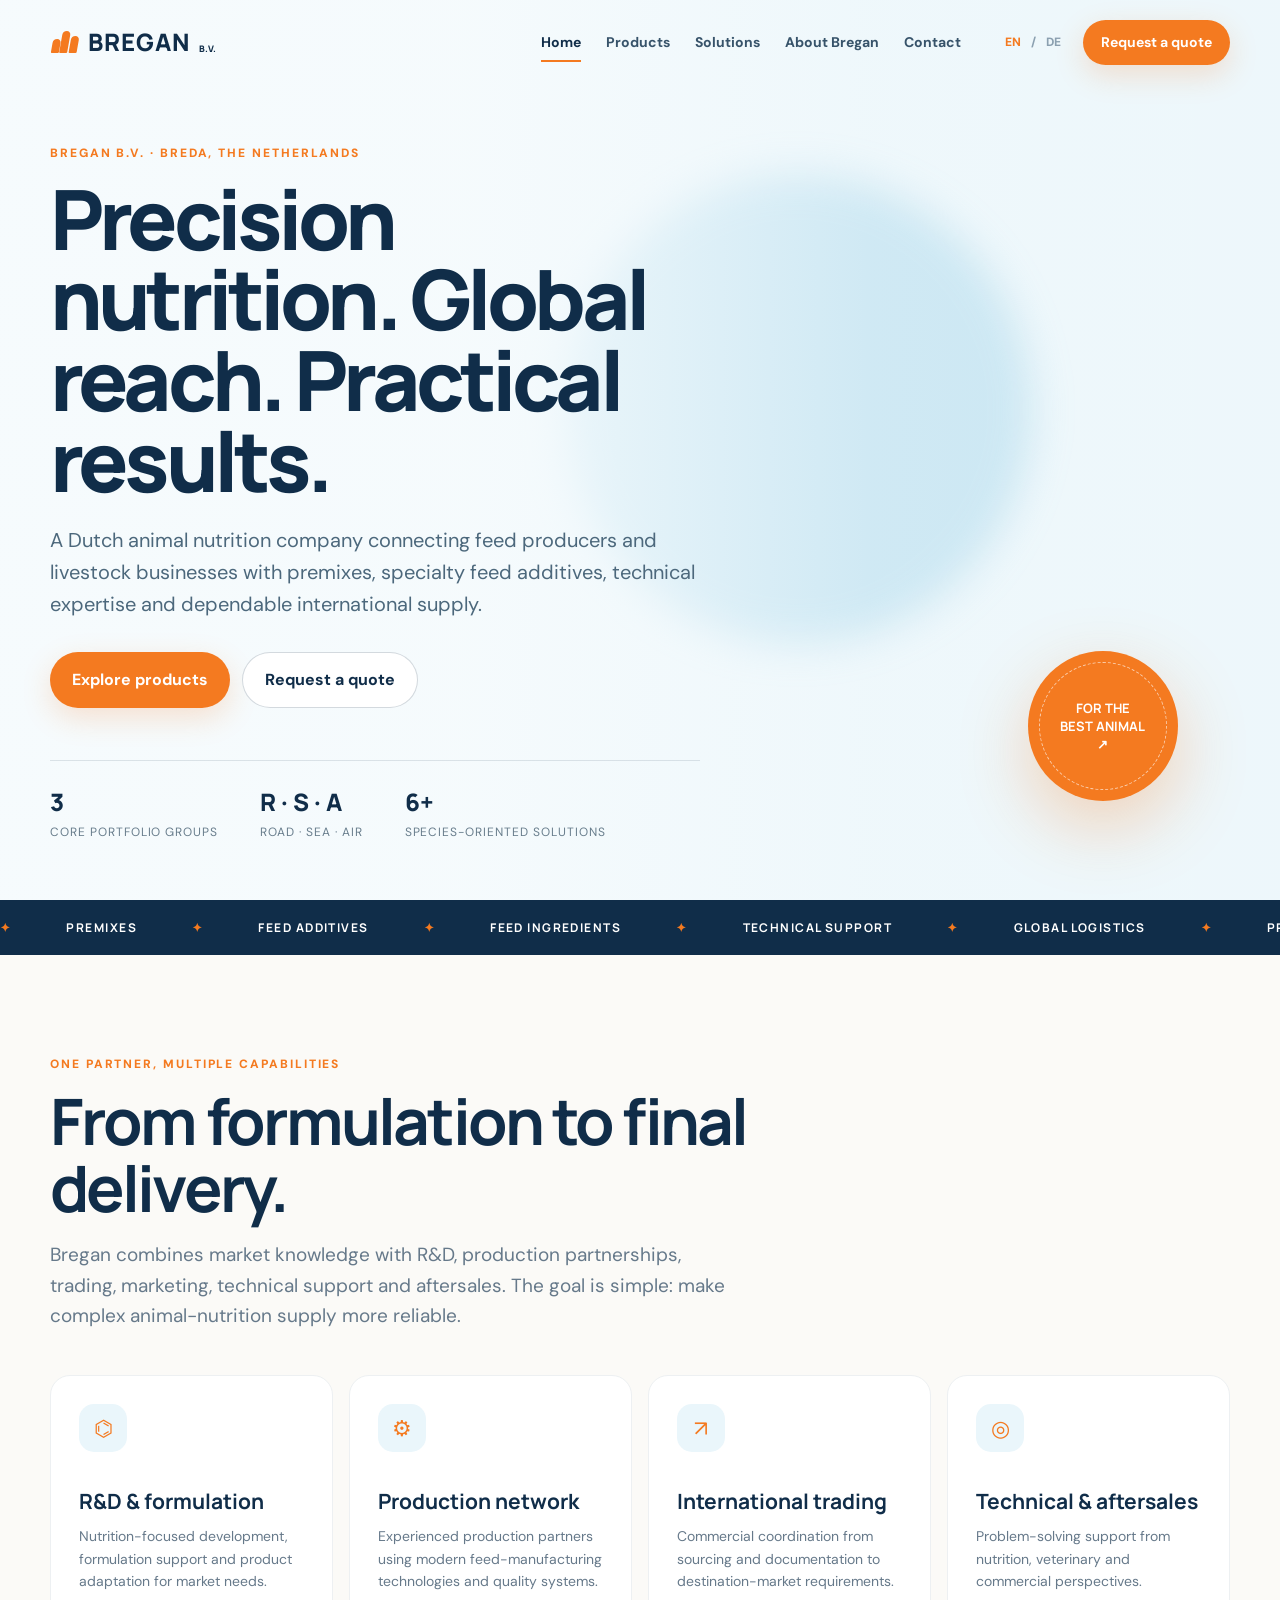
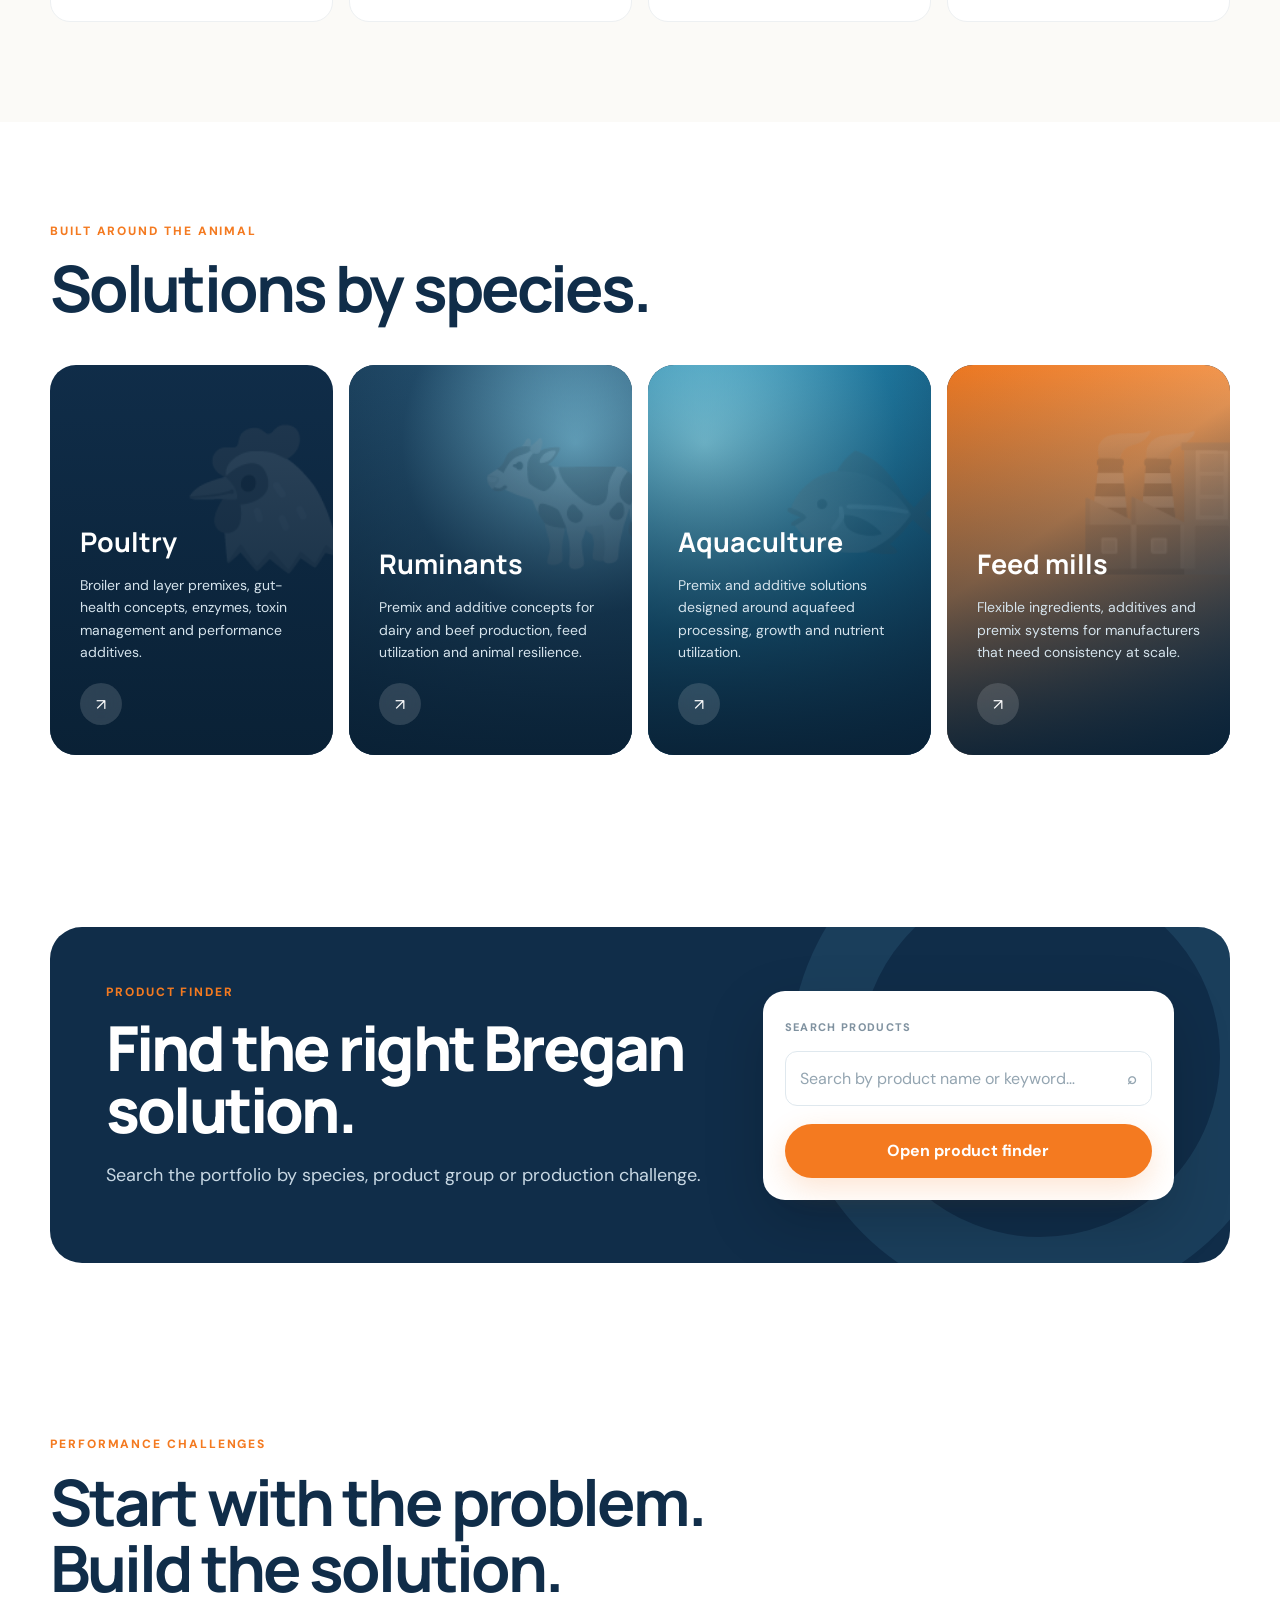
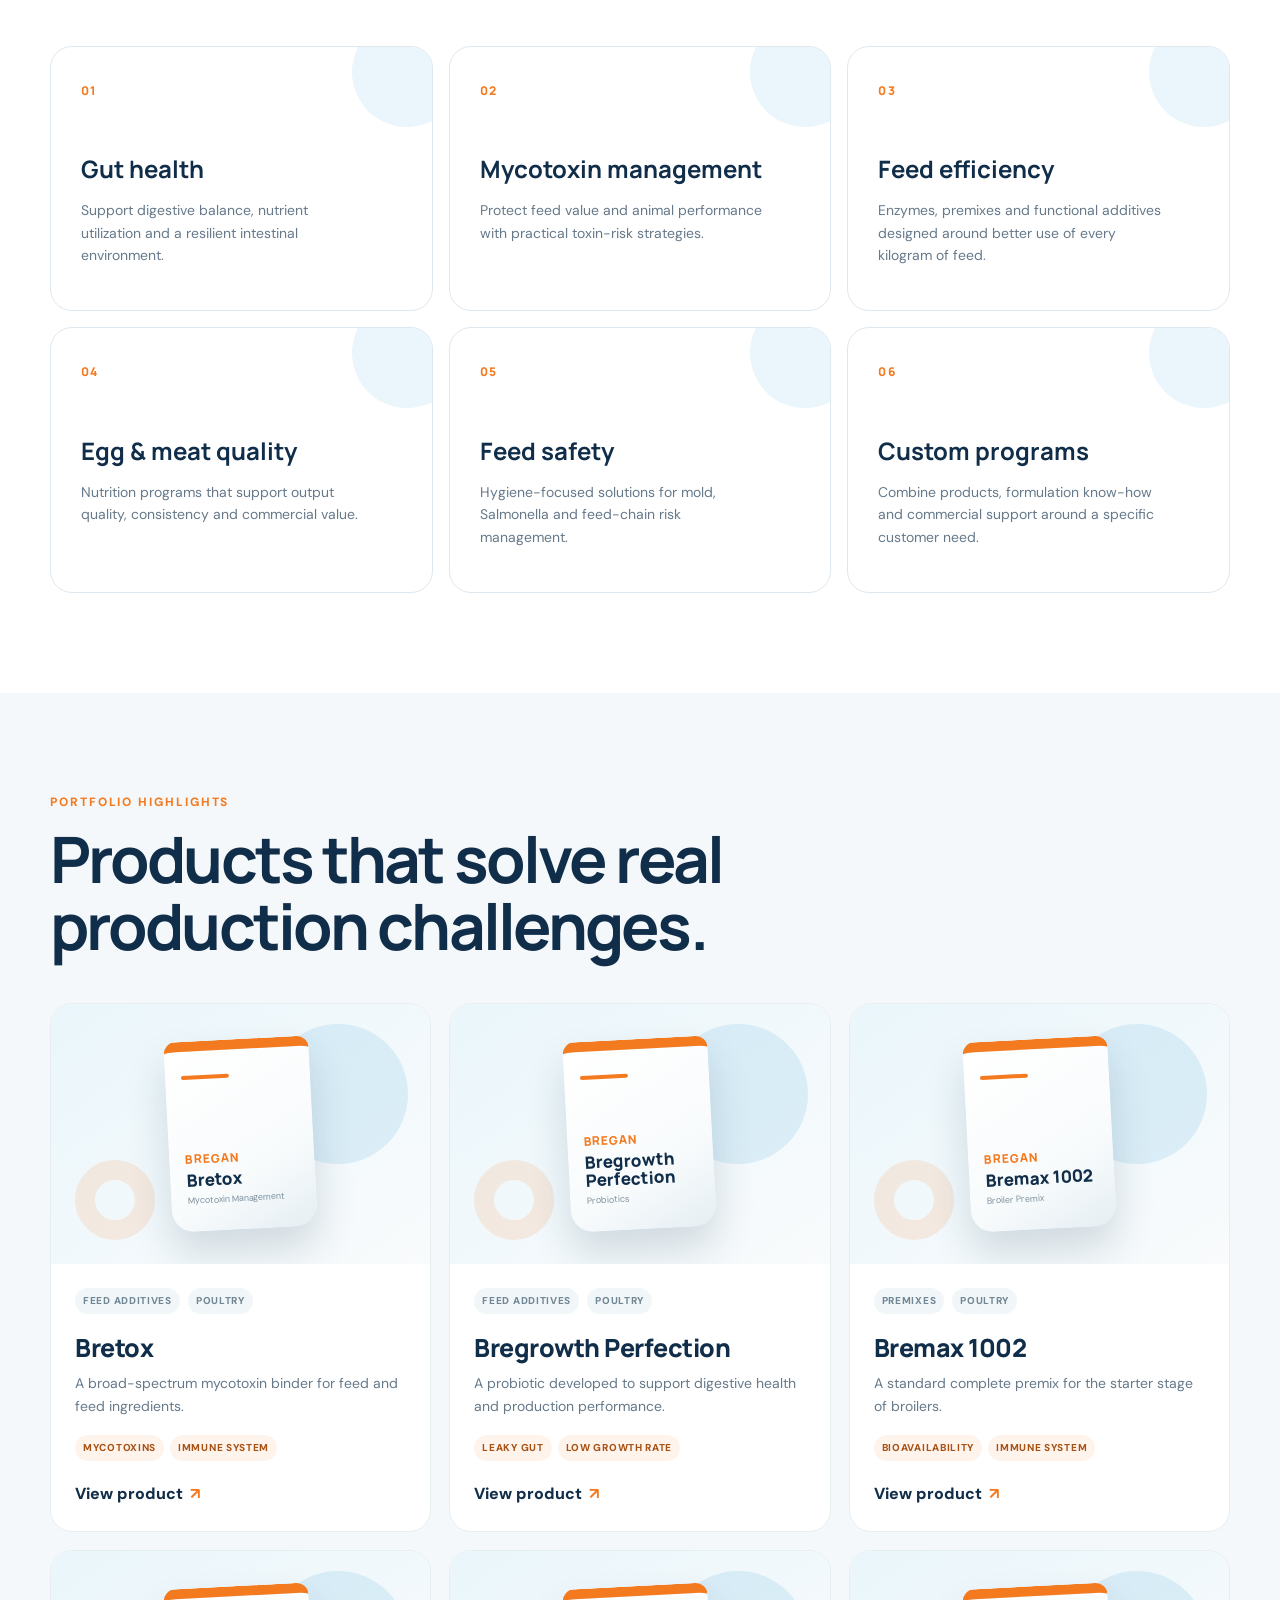
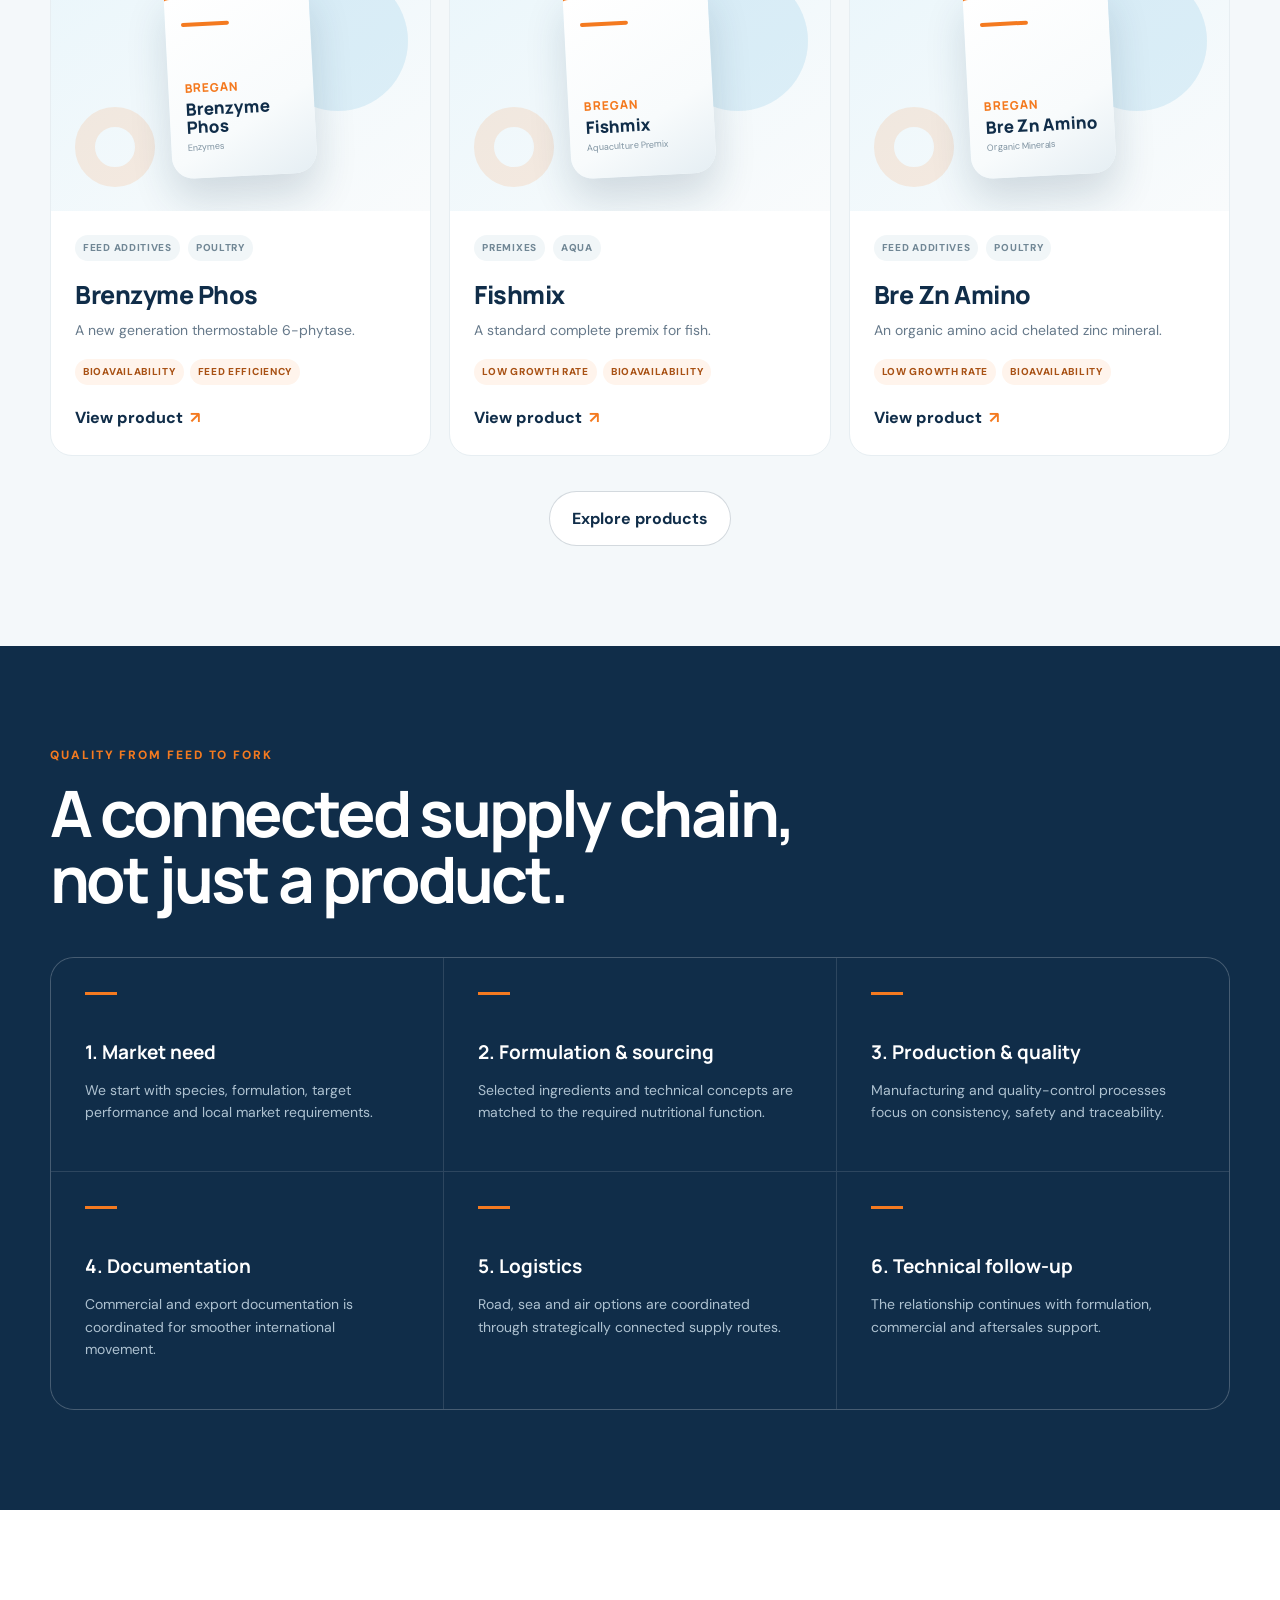
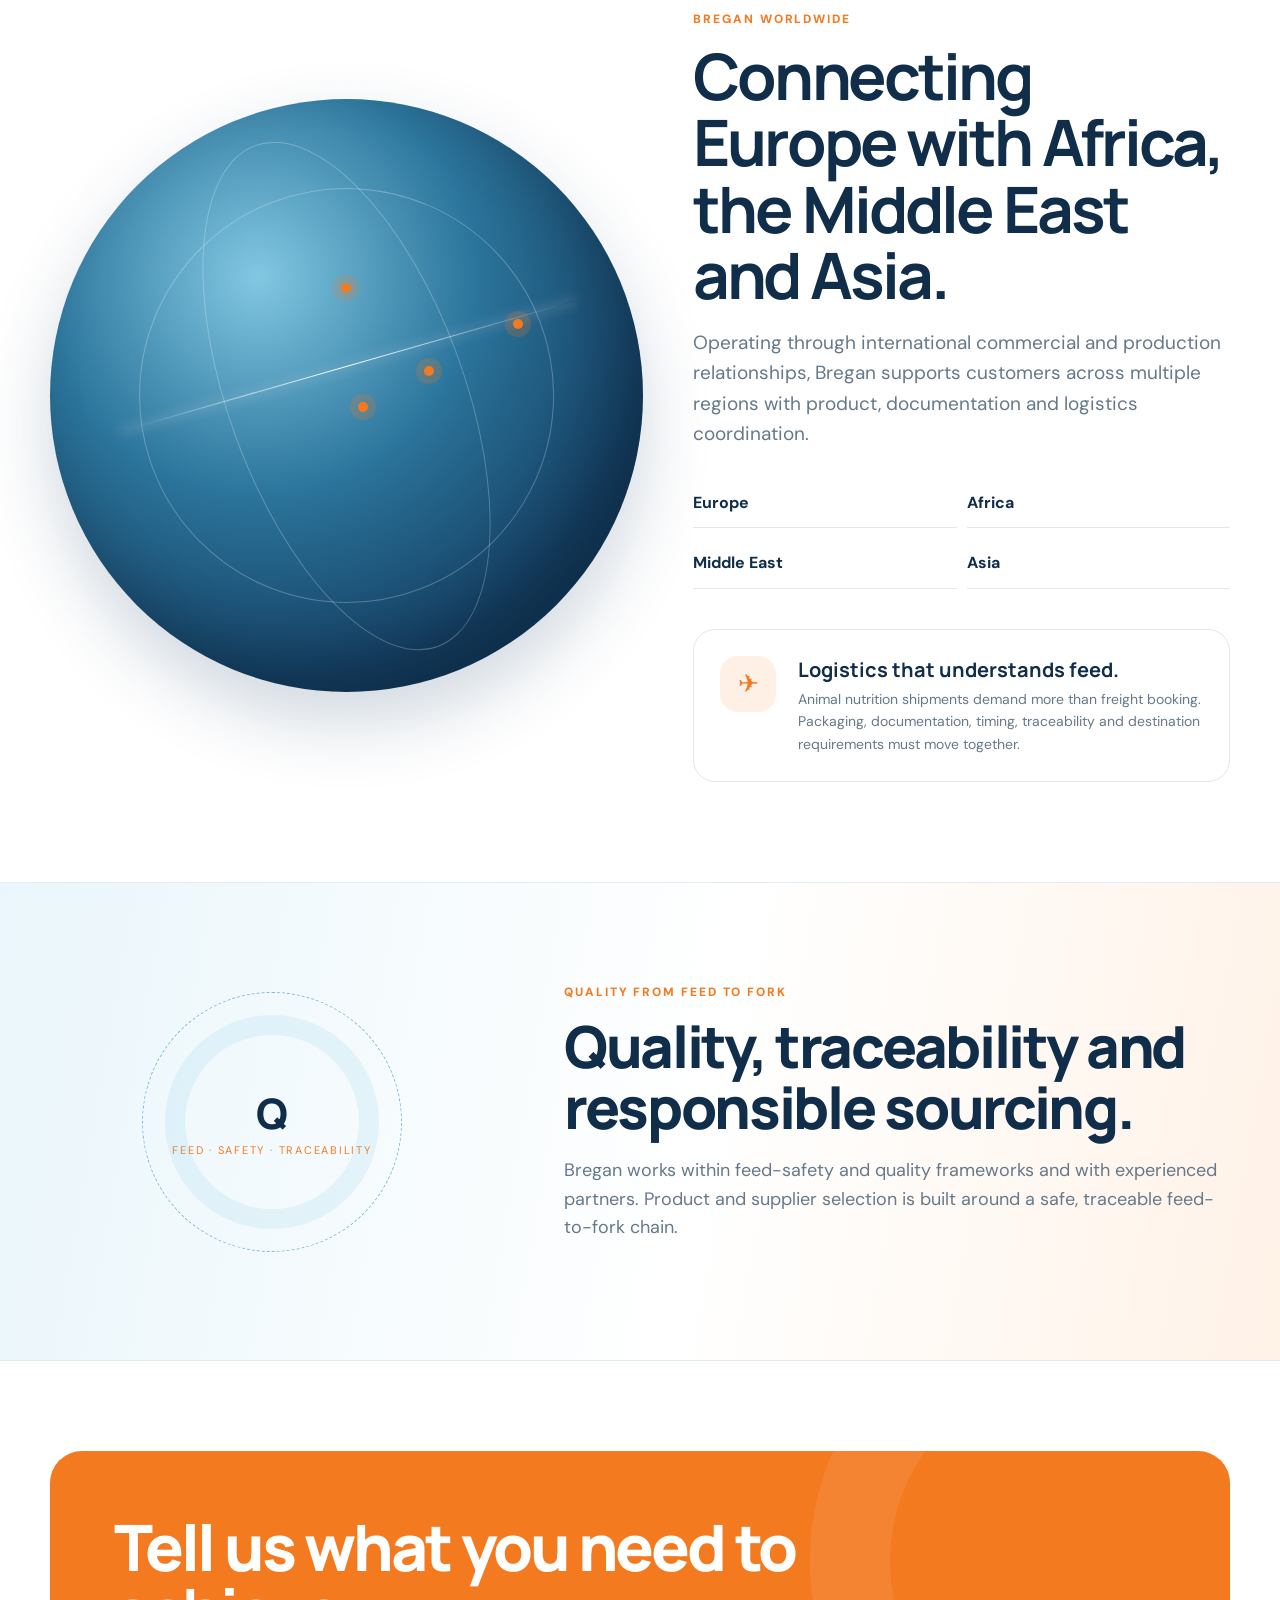
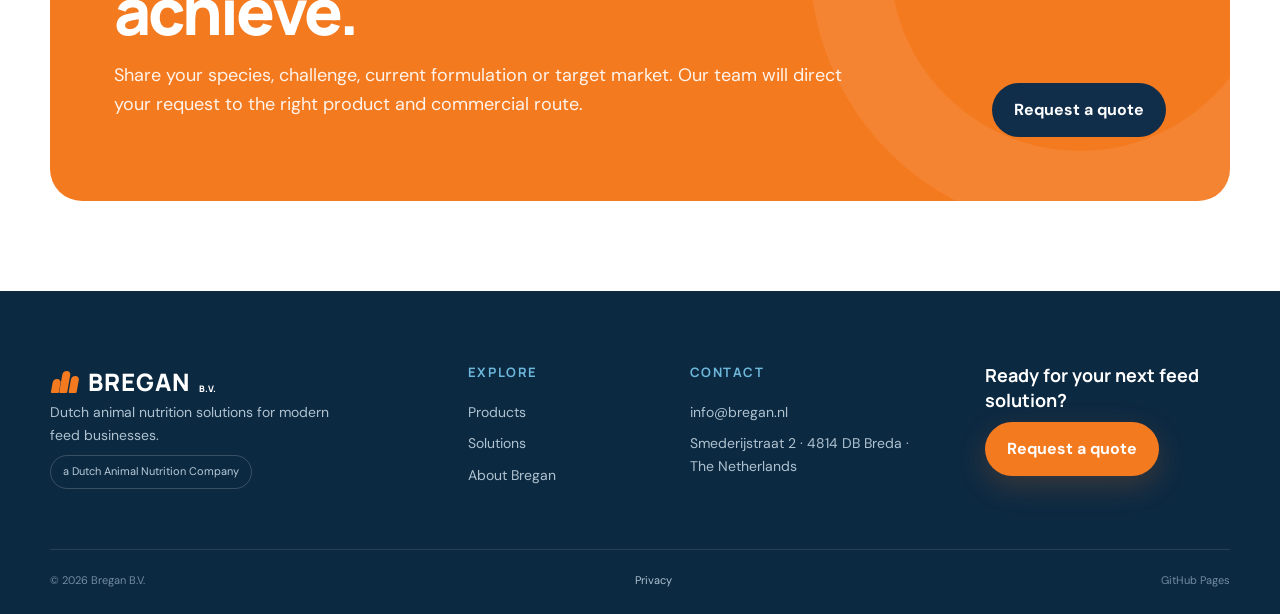
==== index.html @ de94af96 "Add rich Bregan homepage" ====
<!doctype html><html lang="en"><head><meta charset="utf-8"><meta name="viewport" content="width=device-width,initial-scale=1"><meta name="description" content="Bregan B.V. — Dutch animal nutrition company for premixes, feed additives and global feed solutions."><meta name="theme-color" content="#102d49"><title>Bregan B.V. | Dutch Animal Nutrition</title><link rel="stylesheet" href="assets/css/styles.css"></head><body data-page="home"><div id="site-header"></div><main><section class="hero"><div class="hero-bg"></div><div class="container hero-content"><div class="hero-copy reveal in-view"><div class="eyebrow" data-i18n="hero_eyebrow"></div><h1 data-i18n="hero_title"></h1><p data-i18n="hero_body"></p><div class="hero-actions"><a class="btn btn-orange" href="products.html" data-i18n="explore_products"></a><button class="btn btn-ghost" data-open-quote data-i18n="quote"></button></div><div class="hero-stats"><div class="hero-stat"><strong>3</strong><span data-i18n="stat_portfolio"></span></div><div class="hero-stat"><strong>R · S · A</strong><span data-i18n="stat_routes"></span></div><div class="hero-stat"><strong>6+</strong><span data-i18n="stat_species"></span></div></div></div></div><div class="floating-badge">FOR THE<br>BEST ANIMAL<br>↗</div></section><div class="logo-ribbon"><div class="ribbon-track"><span>Premixes</span><span>Feed additives</span><span>Feed ingredients</span><span>Technical support</span><span>Global logistics</span><span>Premixes</span><span>Feed additives</span><span>Feed ingredients</span><span>Technical support</span><span>Global logistics</span></div></div><section class="section expertise"><div class="container"><div class="section-heading reveal"><div class="eyebrow" data-i18n="expertise_kicker"></div><h2 data-i18n="expertise_title"></h2><p data-i18n="expertise_body"></p></div><div class="cap-grid"><article class="cap-card reveal"><div class="cap-icon">⌬</div><h3 data-i18n="cap_rd"></h3><p data-i18n="cap_rd_text"></p></article><article class="cap-card reveal"><div class="cap-icon">⚙</div><h3 data-i18n="cap_prod"></h3><p data-i18n="cap_prod_text"></p></article><article class="cap-card reveal"><div class="cap-icon">↗</div><h3 data-i18n="cap_trade"></h3><p data-i18n="cap_trade_text"></p></article><article class="cap-card reveal"><div class="cap-icon">◎</div><h3 data-i18n="cap_after"></h3><p data-i18n="cap_after_text"></p></article></div></div></section><section class="section"><div class="container"><div class="section-heading reveal"><div class="eyebrow" data-i18n="species_kicker"></div><h2 data-i18n="species_title"></h2></div><div class="species-grid"><a class="species-card poultry reveal" href="products.html?species=Poultry"><span class="species-art">🐔</span><div><h3 data-i18n="poultry"></h3><p data-i18n="poultry_text"></p><span class="arrow-round">↗</span></div></a><a class="species-card ruminant reveal" href="products.html?species=Ruminants"><span class="species-art">🐄</span><div><h3 data-i18n="ruminants"></h3><p data-i18n="ruminants_text"></p><span class="arrow-round">↗</span></div></a><a class="species-card aqua reveal" href="products.html?species=Aqua"><span class="species-art">🐟</span><div><h3 data-i18n="aqua"></h3><p data-i18n="aqua_text"></p><span class="arrow-round">↗</span></div></a><a class="species-card feedmills reveal" href="solutions.html"><span class="species-art">🏭</span><div><h3 data-i18n="feedmills"></h3><p data-i18n="feedmills_text"></p><span class="arrow-round">↗</span></div></a></div></div></section><section class="section-tight"><div class="container"><div class="finder-banner reveal"><div><div class="eyebrow" data-i18n="finder_kicker"></div><h2 data-i18n="finder_title"></h2><p data-i18n="finder_body"></p></div><div class="finder-control"><label data-i18n="search_label"></label><div class="fake-input"><span data-i18n="search_placeholder"></span><b>⌕</b></div><a class="btn btn-orange btn-wide" href="products.html" data-i18n="finder_button"></a></div></div></div></section><section class="section"><div class="container"><div class="section-heading reveal"><div class="eyebrow" data-i18n="solutions_kicker"></div><h2 data-i18n="solutions_title"></h2></div><div class="solution-grid"><article class="solution-card reveal"><span class="num">01</span><h3 data-i18n="sol_gut"></h3><p data-i18n="sol_gut_text"></p></article><article class="solution-card reveal"><span class="num">02</span><h3 data-i18n="sol_toxin"></h3><p data-i18n="sol_toxin_text"></p></article><article class="solution-card reveal"><span class="num">03</span><h3 data-i18n="sol_efficiency"></h3><p data-i18n="sol_efficiency_text"></p></article><article class="solution-card reveal"><span class="num">04</span><h3 data-i18n="sol_quality"></h3><p data-i18n="sol_quality_text"></p></article><article class="solution-card reveal"><span class="num">05</span><h3 data-i18n="sol_safety"></h3><p data-i18n="sol_safety_text"></p></article><article class="solution-card reveal"><span class="num">06</span><h3 data-i18n="sol_custom"></h3><p data-i18n="sol_custom_text"></p></article></div></div></section><section class="section products-section"><div class="container"><div class="section-heading reveal"><div class="eyebrow" data-i18n="featured_kicker"></div><h2 data-i18n="featured_title"></h2></div><div class="product-grid" id="featuredProducts"></div><div style="text-align:center;margin-top:35px"><a class="btn btn-ghost" href="products.html" data-i18n="explore_products"></a></div></div></section><section class="section process"><div class="container"><div class="section-heading reveal"><div class="eyebrow" data-i18n="process_kicker"></div><h2 data-i18n="process_title"></h2></div><div class="process-grid"><article class="process-step reveal"><h3 data-i18n="step1"></h3><p data-i18n="step1_text"></p></article><article class="process-step reveal"><h3 data-i18n="step2"></h3><p data-i18n="step2_text"></p></article><article class="process-step reveal"><h3 data-i18n="step3"></h3><p data-i18n="step3_text"></p></article><article class="process-step reveal"><h3 data-i18n="step4"></h3><p data-i18n="step4_text"></p></article><article class="process-step reveal"><h3 data-i18n="step5"></h3><p data-i18n="step5_text"></p></article><article class="process-step reveal"><h3 data-i18n="step6"></h3><p data-i18n="step6_text"></p></article></div></div></section><section class="section"><div class="container worldwide-grid"><div class="globe reveal"><span class="route"></span><span class="dot eu"></span><span class="dot af"></span><span class="dot me"></span><span class="dot as"></span></div><div class="reveal"><div class="eyebrow" data-i18n="worldwide_kicker"></div><h2 class="display-title" data-i18n="worldwide_title"></h2><p class="lead" data-i18n="worldwide_body"></p><div class="region-list"><div>Europe</div><div>Africa</div><div>Middle East</div><div>Asia</div></div><div class="logistics-card"><div class="logistics-icon">✈</div><div><h3 data-i18n="logistics_title"></h3><p data-i18n="logistics_body"></p></div></div></div></div></section><section class="section quality-band"><div class="container quality-grid"><div class="quality-seal reveal"><strong>Q</strong><span>Feed · Safety · Traceability</span></div><div class="quality-copy reveal"><div class="eyebrow">QUALITY FROM FEED TO FORK</div><h2 data-i18n="quality_title"></h2><p data-i18n="quality_body"></p></div></div></section><section class="cta"><div class="container"><div class="cta-box reveal"><div><h2 data-i18n="cta_title"></h2><p data-i18n="cta_body"></p></div><button class="btn btn-navy" data-open-quote data-i18n="quote"></button></div></div></section></main><div id="site-footer"></div><script src="assets/js/data.js"></script><script src="assets/js/site.js"></script></body></html>
---- assets/css/styles.css ----
@import url('https://fonts.googleapis.com/css2?family=DM+Sans:wght@400;500;600;700&family=Manrope:wght@400;500;600;700;800&display=swap');

:root{--orange:#f47a20;--orange2:#ff9b4a;--navy:#102d49;--navy2:#183f63;--blue:#66b7dc;--ice:#eaf6fb;--ink:#173047;--muted:#66798a;--line:#dfe8ee;--cream:#fbfaf7;--white:#fff;--shadow:0 22px 65px rgba(21,52,75,.13);--radius:24px;--container:1180px}
*{box-sizing:border-box}html{scroll-behavior:smooth}body{margin:0;background:var(--white);color:var(--ink);font-family:'DM Sans',Arial,sans-serif;line-height:1.6;-webkit-font-smoothing:antialiased}body.modal-open,body.menu-open{overflow:hidden}a{color:inherit;text-decoration:none}button,input,select,textarea{font:inherit}button{cursor:pointer}img{max-width:100%;display:block}.container{width:min(var(--container),calc(100% - 48px));margin:auto}.section{padding:100px 0}.section-tight{padding:72px 0}.eyebrow{font-size:12px;letter-spacing:.16em;font-weight:800;text-transform:uppercase;color:var(--orange);margin-bottom:14px}.section-heading{max-width:760px;margin-bottom:44px}.section-heading h2,.display-title{font-family:'Manrope',sans-serif;font-size:clamp(38px,5vw,66px);line-height:1.04;letter-spacing:-.045em;margin:0 0 18px;color:var(--navy)}.section-heading p,.lead{font-size:19px;color:var(--muted);max-width:680px}.btn{border:0;border-radius:999px;padding:14px 22px;font-weight:700;display:inline-flex;align-items:center;justify-content:center;gap:9px;transition:.25s ease}.btn-sm{padding:11px 18px;font-size:14px}.btn-orange{background:var(--orange);color:#fff;box-shadow:0 10px 30px rgba(244,122,32,.2)}.btn-orange:hover{background:#e66c12;transform:translateY(-2px)}.btn-navy{background:var(--navy);color:#fff}.btn-ghost{background:#fff;color:var(--navy);border:1px solid rgba(16,45,73,.18)}.btn-ghost:hover{border-color:var(--orange);color:var(--orange)}.btn-wide{width:100%}.text-link{display:inline-flex;align-items:center;gap:7px;font-weight:800;color:var(--navy);margin-top:auto}.text-link b{color:var(--orange);transition:.2s}.text-link:hover b{transform:translate(3px,-3px)}
.scroll-progress{height:3px;position:fixed;top:0;left:0;z-index:1000;background:var(--orange);width:0}.site-header{height:86px;position:fixed;top:0;left:0;right:0;z-index:900;display:flex;align-items:center;gap:40px;padding:0 max(30px,calc((100vw - var(--container))/2));transition:.25s;border-bottom:1px solid transparent}.site-header.scrolled{height:74px;background:rgba(255,255,255,.94);backdrop-filter:blur(18px);border-color:rgba(15,45,73,.08);box-shadow:0 8px 30px rgba(16,45,73,.05)}.brand{display:flex;align-items:center;gap:8px;min-width:154px;color:var(--navy);font-family:'Manrope';font-weight:800}.brand-word{font-size:24px;letter-spacing:.05em}.brand small{font-size:9px;align-self:flex-start;margin-top:19px}.brand-mark{width:30px;height:26px;position:relative;display:inline-block}.brand-mark span{position:absolute;width:8px;background:var(--orange);border-radius:8px 8px 2px 2px;bottom:2px;transform:skew(-10deg)}.brand-mark span:nth-child(1){height:14px;left:2px}.brand-mark span:nth-child(2){height:22px;left:11px}.brand-mark span:nth-child(3){height:17px;left:20px}.desktop-nav{display:flex;gap:25px;align-items:center;margin-left:auto}.desktop-nav a{font-size:14px;font-weight:700;color:#37536a;position:relative}.desktop-nav a:after{content:'';position:absolute;left:0;right:100%;bottom:-8px;height:2px;background:var(--orange);transition:.2s}.desktop-nav a:hover:after,.desktop-nav a.is-active:after{right:0}.desktop-nav a.is-active{color:var(--navy)}.header-actions{display:flex;align-items:center;gap:18px}.lang-switch{display:flex;gap:6px;align-items:center;font-size:12px;font-weight:800;color:#8ba0b0}.lang-switch button{border:0;background:transparent;padding:4px;color:#8ba0b0;font-weight:800}.lang-switch button.active{color:var(--orange)}.menu-toggle{display:none;width:42px;height:42px;border:0;border-radius:50%;background:var(--navy);position:relative}.menu-toggle span{position:absolute;left:12px;width:18px;height:2px;background:#fff;transition:.25s}.menu-toggle span:first-child{top:16px}.menu-toggle span:last-child{top:23px}.menu-toggle.open span:first-child{top:20px;transform:rotate(45deg)}.menu-toggle.open span:last-child{top:20px;transform:rotate(-45deg)}.mobile-panel{display:none;position:fixed;inset:0;background:var(--navy);z-index:850;padding:120px 28px 40px;opacity:0;pointer-events:none;transition:.25s}.mobile-panel.open{opacity:1;pointer-events:auto}.mobile-panel nav{display:grid;gap:10px}.mobile-panel a{font:700 34px/1.2 'Manrope';color:#fff;padding:10px 0}.mobile-panel .btn{margin-top:22px;font-size:16px}
.hero{min-height:760px;height:100vh;max-height:920px;display:grid;align-items:center;position:relative;overflow:hidden;background:#edf7fb}.hero:after{content:'';position:absolute;inset:0;background:linear-gradient(90deg,rgba(246,251,253,.98) 0%,rgba(246,251,253,.92) 36%,rgba(246,251,253,.18) 68%,rgba(246,251,253,.03) 100%);z-index:1}.hero-bg{position:absolute;inset:0;background-image:url('https://bregan.nl/application/files/9516/2148/0554/nutrition-h-1.jpg');background-size:cover;background-position:center 55%;transform:scale(1.02)}.hero-bg:before{content:'';position:absolute;width:460px;height:460px;border-radius:50%;background:rgba(102,183,220,.28);filter:blur(20px);right:20%;top:20%}.hero-content{position:relative;z-index:2;padding-top:88px}.hero-copy{max-width:670px}.hero h1{font:800 clamp(50px,6.5vw,88px)/.97 'Manrope';letter-spacing:-.058em;color:var(--navy);margin:0 0 24px}.hero p{font-size:20px;max-width:650px;color:#4c687c}.hero-actions{display:flex;gap:12px;flex-wrap:wrap;margin-top:32px}.hero-stats{display:flex;gap:42px;margin-top:52px;border-top:1px solid rgba(16,45,73,.12);padding-top:24px;max-width:650px}.hero-stat strong{font:800 24px 'Manrope';color:var(--navy);display:block}.hero-stat span{font-size:12px;color:#687d8c;text-transform:uppercase;letter-spacing:.08em}.floating-badge{position:absolute;right:8%;bottom:11%;z-index:3;width:150px;height:150px;border-radius:50%;background:var(--orange);color:#fff;display:grid;place-content:center;text-align:center;font:700 13px/1.4 'Manrope';box-shadow:0 25px 70px rgba(244,122,32,.3);animation:float 5s ease-in-out infinite}.floating-badge:before{content:'';position:absolute;inset:11px;border:1px dashed rgba(255,255,255,.6);border-radius:50%}@keyframes float{50%{transform:translateY(-14px) rotate(3deg)}}
.logo-ribbon{background:var(--navy);color:#fff;overflow:hidden}.ribbon-track{display:flex;gap:55px;white-space:nowrap;padding:19px 0;font:700 12px 'Manrope';letter-spacing:.12em;text-transform:uppercase;animation:marquee 24s linear infinite}.ribbon-track span:before{content:'✦';color:var(--orange);margin-right:55px}@keyframes marquee{to{transform:translateX(-50%)}}
.expertise{background:var(--cream)}.cap-grid{display:grid;grid-template-columns:repeat(4,1fr);gap:16px}.cap-card{background:#fff;padding:28px;border:1px solid #edf0f2;border-radius:20px;min-height:245px;transition:.25s}.cap-card:hover{transform:translateY(-6px);box-shadow:var(--shadow);border-color:transparent}.cap-icon{width:48px;height:48px;border-radius:15px;background:var(--ice);display:grid;place-items:center;color:var(--orange);font-size:22px;margin-bottom:35px}.cap-card h3{font:700 21px 'Manrope';margin:0 0 10px;color:var(--navy)}.cap-card p{margin:0;color:var(--muted);font-size:14px}
.species-grid{display:grid;grid-template-columns:repeat(4,1fr);gap:16px}.species-card{min-height:390px;border-radius:26px;padding:30px;position:relative;overflow:hidden;color:#fff;display:flex;flex-direction:column;justify-content:flex-end;background:var(--navy)}.species-card:before{content:'';position:absolute;inset:0;background:var(--bg);background-size:cover;background-position:center;transition:.45s}.species-card:after{content:'';position:absolute;inset:0;background:linear-gradient(180deg,rgba(9,32,52,.03),rgba(9,32,52,.92))}.species-card:hover:before{transform:scale(1.06)}.species-card>div{position:relative;z-index:2}.species-card h3{font:700 27px 'Manrope';margin:0 0 8px}.species-card p{font-size:14px;color:#d5e3ec}.species-card .arrow-round{width:42px;height:42px;border-radius:50%;display:grid;place-items:center;background:rgba(255,255,255,.14);backdrop-filter:blur(8px);margin-top:20px}.species-card.poultry{--bg:linear-gradient(180deg,rgba(16,45,73,.05),rgba(16,45,73,.2)),url('https://bregan.nl/application/files/4416/2148/0555/nutrition-h-2.jpg')}.species-card.ruminant{--bg:radial-gradient(circle at 80% 20%,#75bad5 0,#224c6a 45%,#112f4a 100%)}.species-card.aqua{--bg:radial-gradient(circle at 20% 20%,#84d4e8 0,#1f789f 50%,#0b3859 100%)}.species-card.feedmills{--bg:linear-gradient(145deg,#f47a20,#fca057 40%,#153b5b 100%)}.species-art{position:absolute!important;right:-20px;top:20px;font-size:140px;opacity:.16;filter:grayscale(1)}
.finder-banner{background:var(--navy);border-radius:32px;padding:56px;display:grid;grid-template-columns:1.2fr .8fr;align-items:center;gap:40px;color:#fff;position:relative;overflow:hidden}.finder-banner:after{content:'';position:absolute;width:360px;height:360px;border-radius:50%;border:70px solid rgba(102,183,220,.12);right:-60px;top:-120px}.finder-banner h2{color:#fff;font:800 clamp(38px,5vw,62px)/1 'Manrope';letter-spacing:-.045em;margin:0 0 20px}.finder-banner p{color:#c8d8e4;font-size:18px}.finder-control{position:relative;z-index:2;background:#fff;border-radius:22px;padding:22px;box-shadow:0 22px 60px rgba(0,0,0,.18)}.finder-control label{font-size:11px;text-transform:uppercase;letter-spacing:.12em;color:#8092a0;font-weight:800}.finder-control .fake-input{margin:12px 0 18px;border:1px solid var(--line);border-radius:12px;padding:14px;color:#94a5b1;display:flex;justify-content:space-between}
.solution-grid{display:grid;grid-template-columns:repeat(3,1fr);gap:16px}.solution-card{border:1px solid var(--line);border-radius:22px;padding:30px;position:relative;overflow:hidden;min-height:260px;background:#fff;transition:.25s}.solution-card:hover{border-color:var(--orange);transform:translateY(-4px)}.solution-card:before{content:'';position:absolute;width:110px;height:110px;border-radius:50%;background:var(--ice);right:-30px;top:-30px}.solution-card .num{font:800 12px 'Manrope';color:var(--orange);letter-spacing:.1em}.solution-card h3{font:700 24px 'Manrope';color:var(--navy);margin:50px 0 8px}.solution-card p{font-size:14px;color:var(--muted);max-width:290px}
.products-section{background:#f4f8fa}.product-grid{display:grid;grid-template-columns:repeat(3,1fr);gap:18px}.product-card{background:#fff;border-radius:22px;overflow:hidden;border:1px solid #e7eef2;display:flex;flex-direction:column;min-width:0;transition:.25s}.product-card:hover{transform:translateY(-7px);box-shadow:var(--shadow);border-color:transparent}.product-visual{height:260px;background:linear-gradient(145deg,#eaf6fb,#f9fbfc);display:grid;place-items:center;position:relative;overflow:hidden}.product-visual.has-image img{width:80%;height:80%;object-fit:contain;position:absolute;z-index:3}.product-visual.has-image .bag-mock{opacity:0}.bag-mock{width:145px;height:190px;background:linear-gradient(150deg,#fff 0,#f8fbfc 65%,#e5eef3 100%);border-radius:12px 12px 22px 22px;box-shadow:0 22px 40px rgba(19,53,80,.16);padding:24px 16px;display:flex;flex-direction:column;justify-content:flex-end;position:relative;z-index:2;transform:rotate(-3deg);border-top:10px solid var(--orange)}.bag-mock:before{content:'';height:4px;width:48px;border-radius:4px;background:var(--orange);position:absolute;top:24px;left:16px}.bag-mock span{font:800 12px 'Manrope';letter-spacing:.08em;color:var(--orange)}.bag-mock strong{font:800 17px/1.05 'Manrope';color:var(--navy);margin:4px 0}.bag-mock small{font-size:9px;color:#7e92a0}.orb{position:absolute;border-radius:50%}.orb-a{width:140px;height:140px;background:rgba(102,183,220,.18);right:22px;top:20px}.orb-b{width:80px;height:80px;border:20px solid rgba(244,122,32,.13);left:24px;bottom:24px}.product-card-body{padding:24px;display:flex;flex-direction:column;flex:1}.product-meta{display:flex;gap:8px;flex-wrap:wrap}.product-meta span,.product-tags span{font-size:10px;text-transform:uppercase;letter-spacing:.07em;font-weight:800;color:#718795;background:#f1f6f8;padding:5px 8px;border-radius:999px}.product-card h3{font:800 25px 'Manrope';letter-spacing:-.02em;color:var(--navy);margin:16px 0 7px}.product-card p{color:var(--muted);font-size:14px;margin:0 0 18px}.product-tags{display:flex;gap:6px;flex-wrap:wrap;margin-bottom:20px}.product-tags span{background:#fff4ec;color:#a85114}
.process{background:var(--navy);color:#fff}.process .section-heading h2{color:#fff}.process .section-heading p{color:#b9cbd7}.process-grid{display:grid;grid-template-columns:repeat(3,1fr);gap:1px;background:rgba(255,255,255,.12);border:1px solid rgba(255,255,255,.12);border-radius:24px;overflow:hidden}.process-step{padding:34px;background:var(--navy);min-height:205px}.process-step h3{font:700 19px 'Manrope';margin:0 0 10px}.process-step p{font-size:14px;color:#aec2d1}.process-step:before{content:'';display:block;width:32px;height:3px;background:var(--orange);margin-bottom:44px}
.worldwide-grid{display:grid;grid-template-columns:1.05fr .95fr;gap:50px;align-items:center}.globe{aspect-ratio:1;border-radius:50%;background:radial-gradient(circle at 35% 30%,#82c8e3 0,#2c759c 38%,#143e62 72%,#0d2c48 100%);position:relative;overflow:hidden;box-shadow:inset -30px -30px 60px rgba(0,0,0,.2),0 30px 70px rgba(20,62,98,.2)}.globe:before,.globe:after{content:'';position:absolute;inset:15%;border:1px solid rgba(255,255,255,.25);border-radius:50%;transform:rotate(24deg)}.globe:after{inset:5% 30%;transform:rotate(-20deg)}.globe .route{position:absolute;height:1px;background:linear-gradient(90deg,transparent,#fff,transparent);width:80%;left:10%;top:45%;transform:rotate(-16deg);box-shadow:0 0 12px #fff}.globe .dot{position:absolute;width:10px;height:10px;background:var(--orange);border-radius:50%;box-shadow:0 0 0 8px rgba(244,122,32,.2)}.dot.eu{left:49%;top:31%}.dot.af{left:52%;top:51%}.dot.me{left:63%;top:45%}.dot.as{left:78%;top:37%}.region-list{display:grid;grid-template-columns:repeat(2,1fr);gap:10px;margin-top:28px}.region-list div{padding:12px 0;border-bottom:1px solid var(--line);font-weight:700;color:var(--navy)}.logistics-card{margin-top:40px;border:1px solid var(--line);border-radius:22px;padding:26px;display:grid;grid-template-columns:auto 1fr;gap:22px}.logistics-icon{width:56px;height:56px;border-radius:18px;background:#fff0e5;color:var(--orange);display:grid;place-items:center;font-size:25px}.logistics-card h3{font:700 20px 'Manrope';margin:0 0 5px;color:var(--navy)}.logistics-card p{margin:0;color:var(--muted);font-size:14px}
.quality-band{background:linear-gradient(100deg,#eaf6fb,#fff 55%,#fff2e7);border-block:1px solid #e1edf2}.quality-grid{display:grid;grid-template-columns:.8fr 1.2fr;gap:70px;align-items:center}.quality-seal{width:260px;height:260px;border-radius:50%;border:1px dashed #7eb9d4;display:grid;place-content:center;text-align:center;margin:auto;position:relative}.quality-seal:before{content:'';position:absolute;inset:22px;border-radius:50%;border:20px solid rgba(102,183,220,.13)}.quality-seal strong{font:800 42px 'Manrope';color:var(--navy)}.quality-seal span{font-size:11px;letter-spacing:.16em;text-transform:uppercase;color:var(--orange)}.quality-copy h2{font:800 clamp(36px,5vw,58px)/1.05 'Manrope';letter-spacing:-.04em;color:var(--navy);margin:0 0 18px}.quality-copy p{font-size:18px;color:var(--muted)}
.cta{padding:90px 0}.cta-box{background:var(--orange);border-radius:32px;padding:64px;display:grid;grid-template-columns:1fr auto;gap:40px;align-items:end;color:#fff;position:relative;overflow:hidden}.cta-box:after{content:'';position:absolute;width:380px;height:380px;border:80px solid rgba(255,255,255,.08);border-radius:50%;right:-120px;top:-160px}.cta-box h2{font:800 clamp(42px,5vw,66px)/1 'Manrope';letter-spacing:-.045em;margin:0 0 16px;max-width:800px}.cta-box p{font-size:18px;max-width:740px;color:#fff4eb}.cta-box .btn{position:relative;z-index:2}
.page-hero{padding:170px 0 85px;background:linear-gradient(115deg,#eaf6fb,#fff 64%);position:relative;overflow:hidden}.page-hero:after{content:'';position:absolute;width:460px;height:460px;border:90px solid rgba(244,122,32,.06);border-radius:50%;right:-120px;top:-120px}.page-hero h1{font:800 clamp(52px,7vw,86px)/.98 'Manrope';letter-spacing:-.055em;color:var(--navy);margin:0 0 20px}.page-hero p{font-size:20px;color:var(--muted);max-width:740px}.filter-wrap{padding:36px 0;background:#fff;position:sticky;top:74px;z-index:100;border-bottom:1px solid var(--line)}.filters{display:grid;grid-template-columns:2fr repeat(3,1fr) auto;gap:12px;align-items:end}.filter label{font-size:11px;text-transform:uppercase;letter-spacing:.1em;font-weight:800;color:#7d909d;display:block;margin-bottom:6px}.filter input,.filter select{width:100%;height:48px;border:1px solid var(--line);border-radius:12px;padding:0 14px;background:#fff;color:var(--ink);outline:0}.filter input:focus,.filter select:focus{border-color:var(--blue);box-shadow:0 0 0 3px rgba(102,183,220,.12)}.filters .btn{height:48px}.product-count{font-size:13px;color:var(--muted);margin-bottom:20px}.empty-state{grid-column:1/-1;padding:70px;text-align:center;border:1px dashed var(--line);border-radius:20px;color:var(--muted)}
.product-detail-hero{padding:160px 0 80px;display:grid;grid-template-columns:1.1fr .9fr;gap:70px;align-items:center}.detail-copy h1{font:800 clamp(52px,7vw,82px)/.98 'Manrope';letter-spacing:-.055em;color:var(--navy);margin:12px 0 20px}.detail-copy>p:not(.lead){font-size:17px;color:var(--muted)}.back-link{font-size:13px;font-weight:800;color:#738896;display:inline-block;margin-bottom:42px}.detail-visual .product-visual{height:530px;border-radius:30px}.detail-visual .bag-mock{transform:scale(1.45) rotate(-3deg)}.detail-specs{background:#f5f8fa;padding:42px 0}.specs-grid{display:grid;grid-template-columns:repeat(3,1fr);gap:1px;background:var(--line)}.spec{background:#f5f8fa;padding:22px}.spec span{display:block;font-size:10px;letter-spacing:.1em;text-transform:uppercase;color:#7c909e;font-weight:800}.spec strong{font:700 16px 'Manrope';color:var(--navy)}.two-col-detail{display:grid;grid-template-columns:1fr 1fr;gap:70px;align-items:start}.two-col-detail h2{font:800 42px/1.05 'Manrope';letter-spacing:-.04em;color:var(--navy)}.check-list{list-style:none;padding:0;margin:28px 0}.check-list li{display:flex;gap:13px;padding:13px 0;border-bottom:1px solid var(--line)}.check-list li span{color:var(--orange);font-weight:800}.composition-card{background:var(--navy);color:#fff;border-radius:26px;padding:42px}.composition-card>span{color:var(--orange);font-size:11px;text-transform:uppercase;letter-spacing:.12em;font-weight:800}.composition-card p{font:600 23px/1.45 'Manrope';margin:18px 0 30px}.composition-card small{color:#a9c0d0}
.story-grid{display:grid;grid-template-columns:.9fr 1.1fr;gap:80px;align-items:center}.story-art{min-height:500px;border-radius:30px;background:linear-gradient(155deg,var(--navy),#2d769b 65%,#86cbe3);position:relative;overflow:hidden}.story-art:before{content:'BREGAN';position:absolute;color:rgba(255,255,255,.08);font:800 110px 'Manrope';transform:rotate(-90deg);left:-110px;top:190px}.story-art .factory{position:absolute;right:10%;bottom:12%;font-size:180px;opacity:.22}.story-art .story-label{position:absolute;left:32px;bottom:32px;color:#fff;max-width:260px}.story-art .story-label strong{display:block;font:800 28px 'Manrope'}.story-copy h2{font:800 clamp(40px,5vw,62px)/1 'Manrope';letter-spacing:-.045em;color:var(--navy);margin:0 0 22px}.story-copy p{font-size:17px;color:var(--muted)}.values-grid{display:grid;grid-template-columns:repeat(4,1fr);gap:14px}.value-card{border:1px solid var(--line);border-radius:22px;padding:28px}.value-card b{font-size:30px;color:var(--orange)}.value-card h3{font:700 20px 'Manrope';color:var(--navy);margin:32px 0 9px}.value-card p{font-size:14px;color:var(--muted)}
.contact-layout{display:grid;grid-template-columns:.75fr 1.25fr;gap:70px}.contact-info{position:sticky;top:120px;align-self:start}.contact-info h2{font:800 40px/1.05 'Manrope';letter-spacing:-.04em;color:var(--navy)}.contact-details{margin-top:35px}.contact-details div{padding:18px 0;border-bottom:1px solid var(--line)}.contact-details small{display:block;color:#8da0ad;text-transform:uppercase;letter-spacing:.1em;font-weight:800}.contact-details a,.contact-details strong{font:700 17px 'Manrope';color:var(--navy)}.form-panel{background:#f6f9fa;border-radius:28px;padding:42px}.form-note{font-size:13px;color:#748995;background:#eaf3f7;border-radius:14px;padding:14px 16px;margin-bottom:24px}.form-grid{display:grid;grid-template-columns:1fr 1fr;gap:16px}.inquiry-form label>span{display:block;font-size:12px;font-weight:700;color:#5f7484;margin-bottom:7px}.inquiry-form input,.inquiry-form textarea{width:100%;border:1px solid #dbe6ec;border-radius:12px;background:#fff;padding:13px 14px;outline:0}.inquiry-form input:focus,.inquiry-form textarea:focus{border-color:var(--blue);box-shadow:0 0 0 3px rgba(102,183,220,.12)}.form-full{grid-column:1/-1}.check-row{display:flex!important;gap:10px;align-items:flex-start;margin:18px 0}.check-row input{width:auto!important;margin-top:4px}.check-row span{margin:0!important;font-weight:400!important;font-size:12px!important}.form-error{color:#c23b2a;font-size:12px;min-height:18px}.mail-fallback{position:fixed;z-index:1200;right:24px;bottom:24px;width:min(460px,calc(100% - 48px));background:#fff;border-radius:20px;box-shadow:0 24px 80px rgba(12,34,52,.3);padding:26px;transform:translateY(140%);transition:.3s}.mail-fallback.show{transform:translateY(0)}.mail-fallback h3{font:800 22px 'Manrope';color:var(--navy);margin:0 0 7px}.mail-fallback p{font-size:13px;color:var(--muted)}.mail-fallback textarea{width:100%;height:150px;border:1px solid var(--line);border-radius:10px;padding:10px;font-size:11px;margin:12px 0}.mail-to{font-weight:800;color:var(--orange)}.mail-close{position:absolute;right:13px;top:12px;border:0;background:transparent;font-size:24px;color:#79909f}
.modal{position:fixed;inset:0;z-index:1100;display:grid;place-items:center;opacity:0;pointer-events:none;transition:.25s;padding:20px}.modal.open{opacity:1;pointer-events:auto}.modal-backdrop{position:absolute;inset:0;background:rgba(7,27,43,.68);backdrop-filter:blur(8px)}.modal-card{position:relative;background:#fff;border-radius:28px;padding:42px;width:min(720px,100%);max-height:calc(100vh - 40px);overflow:auto;transform:translateY(18px);transition:.25s}.modal.open .modal-card{transform:none}.modal-card h2{font:800 40px 'Manrope';letter-spacing:-.04em;color:var(--navy);margin:0}.modal-card>p{color:var(--muted)}.modal-close{position:absolute;right:18px;top:16px;width:38px;height:38px;border:0;border-radius:50%;background:#eef4f7;font-size:23px;color:var(--navy)}
.site-footer{background:#0c2942;color:#fff;padding:72px 0 24px}.footer-grid{display:grid;grid-template-columns:1.5fr .7fr 1fr 1fr;gap:50px}.brand-footer{color:#fff}.footer-brand p{color:#adc1cf;max-width:300px}.footer-chip{display:inline-block;border:1px solid rgba(255,255,255,.18);border-radius:999px;padding:7px 12px;color:#b9cbd7;font-size:11px}.site-footer h4{font:700 13px 'Manrope';text-transform:uppercase;letter-spacing:.12em;color:#6eb8db;margin:0 0 20px}.site-footer a,.site-footer p{display:block;color:#afc2cf;font-size:14px;margin:0 0 9px}.site-footer a:hover{color:#fff}.footer-cta p{color:#fff;font:700 18px/1.4 'Manrope'}.footer-bottom{border-top:1px solid rgba(255,255,255,.1);margin-top:54px;padding-top:22px;display:flex;gap:24px;justify-content:space-between;color:#718ca0;font-size:11px}.footer-bottom a{margin:0;font-size:11px}
.reveal{opacity:0;transform:translateY(24px);transition:opacity .65s ease,transform .65s ease}.reveal.in-view{opacity:1;transform:none}.reveal:nth-child(2){transition-delay:.07s}.reveal:nth-child(3){transition-delay:.14s}.reveal:nth-child(4){transition-delay:.21s}
@media(max-width:1020px){.desktop-nav,.desktop-quote{display:none}.menu-toggle,.mobile-panel{display:block}.site-header{padding:0 24px}.header-actions{margin-left:auto}.cap-grid,.species-grid,.values-grid{grid-template-columns:repeat(2,1fr)}.product-grid{grid-template-columns:repeat(2,1fr)}.solution-grid{grid-template-columns:repeat(2,1fr)}.finder-banner,.worldwide-grid,.quality-grid,.story-grid,.contact-layout,.product-detail-hero,.two-col-detail{grid-template-columns:1fr}.process-grid{grid-template-columns:repeat(2,1fr)}.filters{grid-template-columns:1fr 1fr 1fr}.filter:first-child{grid-column:1/-1}.filters .btn{align-self:end}.floating-badge{display:none}.hero-bg{background-position:60% center}.hero:after{background:linear-gradient(90deg,rgba(246,251,253,.98),rgba(246,251,253,.9) 56%,rgba(246,251,253,.3))}.cta-box{grid-template-columns:1fr}.contact-info{position:relative;top:auto}.footer-grid{grid-template-columns:1fr 1fr}.detail-visual{grid-row:1}.detail-visual .product-visual{height:400px}.product-detail-hero{padding-top:130px}.specs-grid{grid-template-columns:repeat(2,1fr)}}
@media(max-width:680px){.container{width:min(100% - 28px,var(--container))}.section{padding:70px 0}.site-header{height:70px;padding:0 14px}.site-header.scrolled{height:66px}.brand-word{font-size:20px}.brand{min-width:130px}.brand-mark{transform:scale(.9)}.lang-switch{gap:3px}.hero{height:auto;min-height:760px}.hero-content{padding-top:110px;padding-bottom:70px}.hero h1{font-size:50px}.hero p{font-size:17px}.hero-stats{gap:18px;display:grid;grid-template-columns:repeat(3,1fr)}.hero-stat strong{font-size:18px}.hero-stat span{font-size:9px}.cap-grid,.species-grid,.solution-grid,.product-grid,.values-grid,.process-grid{grid-template-columns:1fr}.species-card{min-height:340px}.finder-banner{padding:32px 24px}.section-heading h2,.display-title{font-size:42px}.cta-box{padding:38px 26px}.cta-box h2{font-size:42px}.quality-seal{width:220px;height:220px}.filters{grid-template-columns:1fr}.filter:first-child{grid-column:auto}.filter-wrap{position:relative;top:auto;padding:24px 0}.page-hero{padding:125px 0 60px}.page-hero h1{font-size:52px}.form-grid{grid-template-columns:1fr}.form-full{grid-column:auto}.form-panel{padding:26px 18px}.modal-card{padding:34px 20px}.footer-grid{grid-template-columns:1fr}.footer-bottom{flex-direction:column;gap:7px}.specs-grid{grid-template-columns:1fr}.detail-copy h1{font-size:52px}.detail-visual .product-visual{height:330px}.detail-visual .bag-mock{transform:scale(1.2) rotate(-3deg)}.story-art{min-height:390px}.region-list{grid-template-columns:1fr}.ribbon-track{gap:34px}.ribbon-track span:before{margin-right:34px}}
@media(prefers-reduced-motion:reduce){*{scroll-behavior:auto!important;animation:none!important;transition:none!important}.reveal{opacity:1;transform:none}}
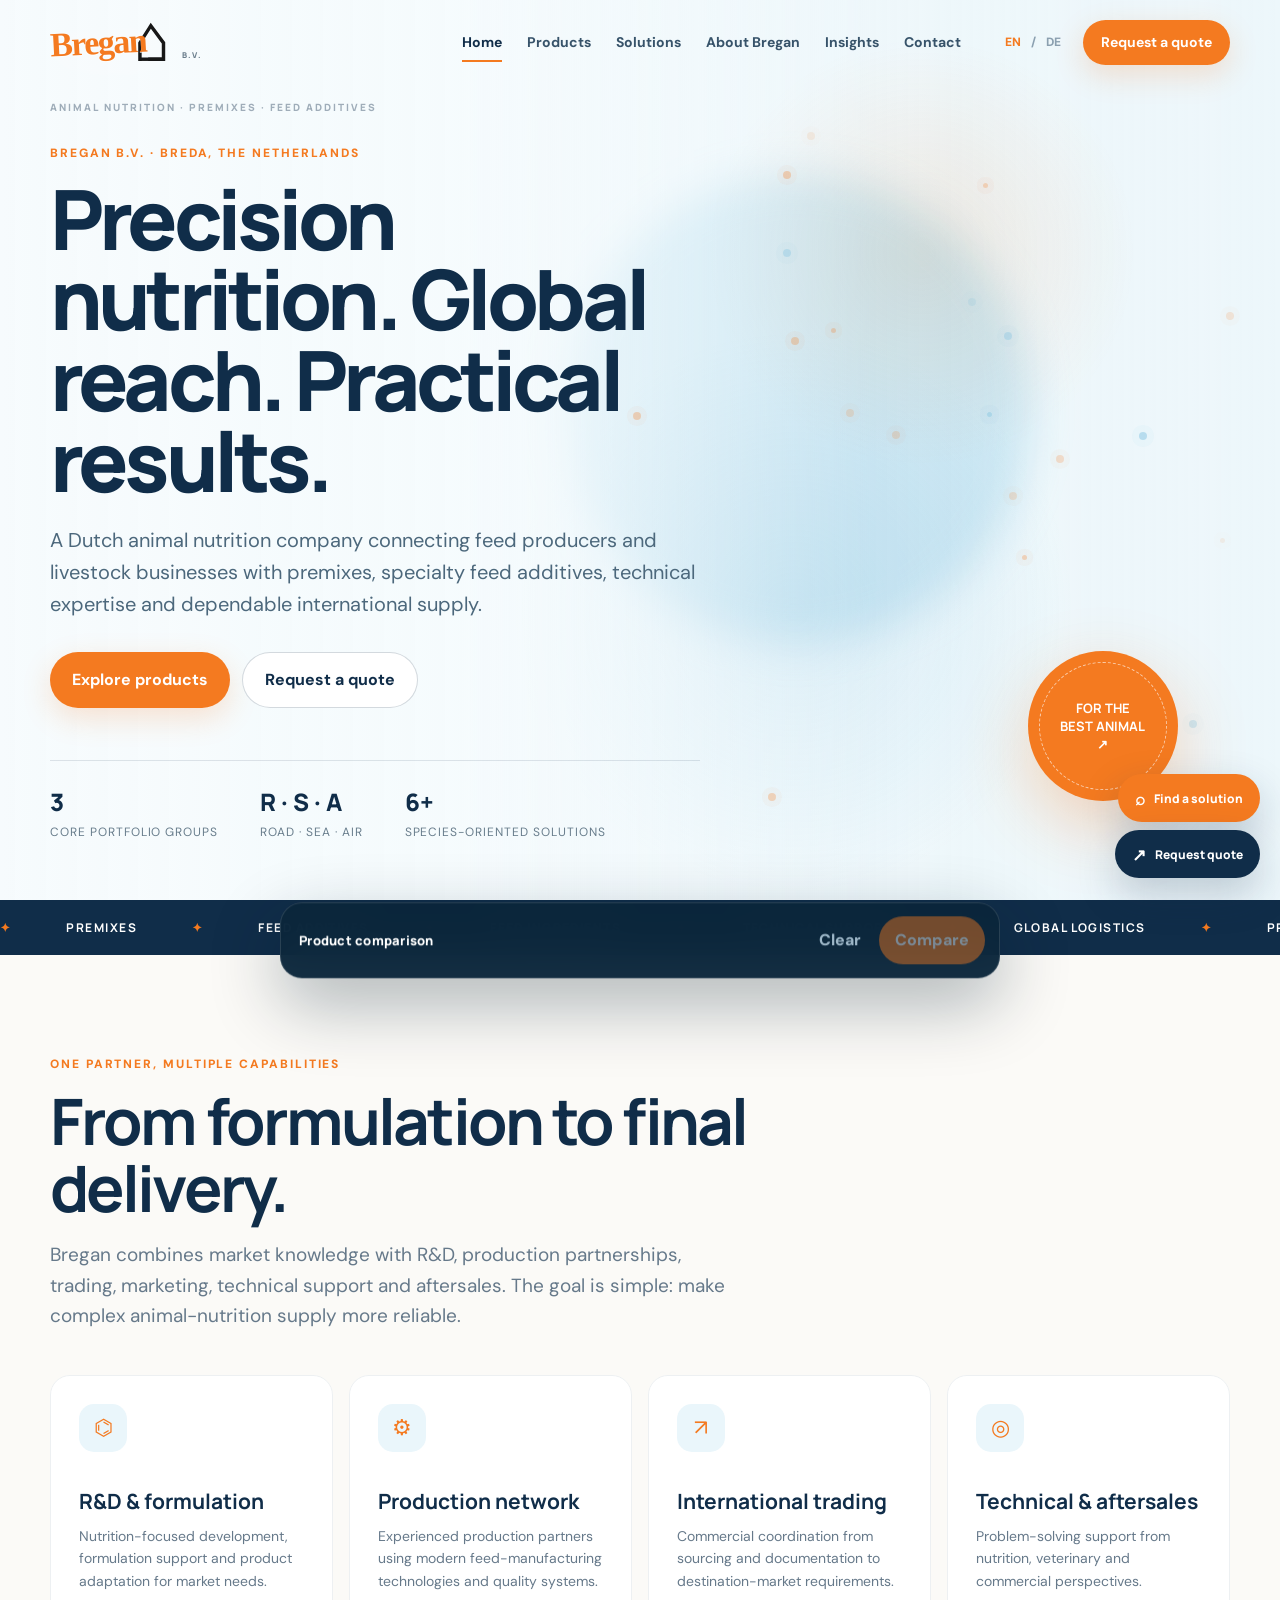
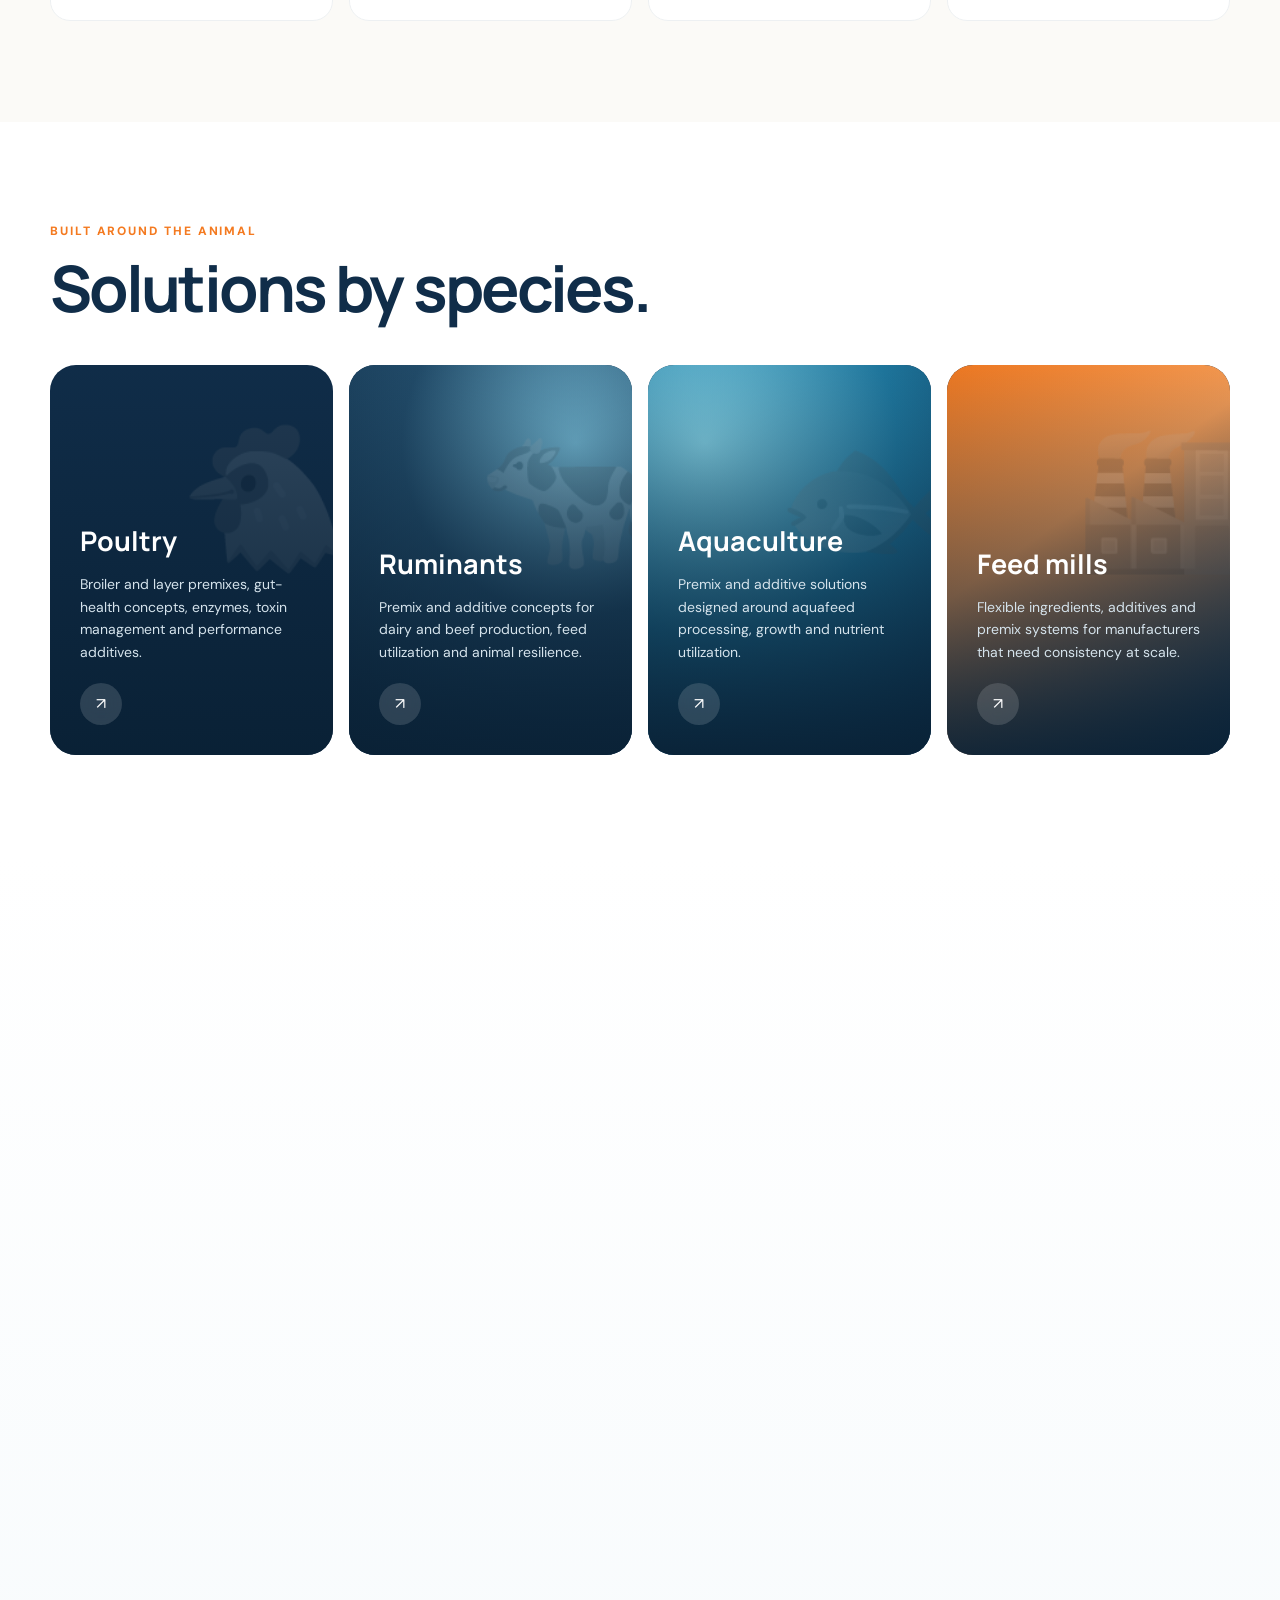
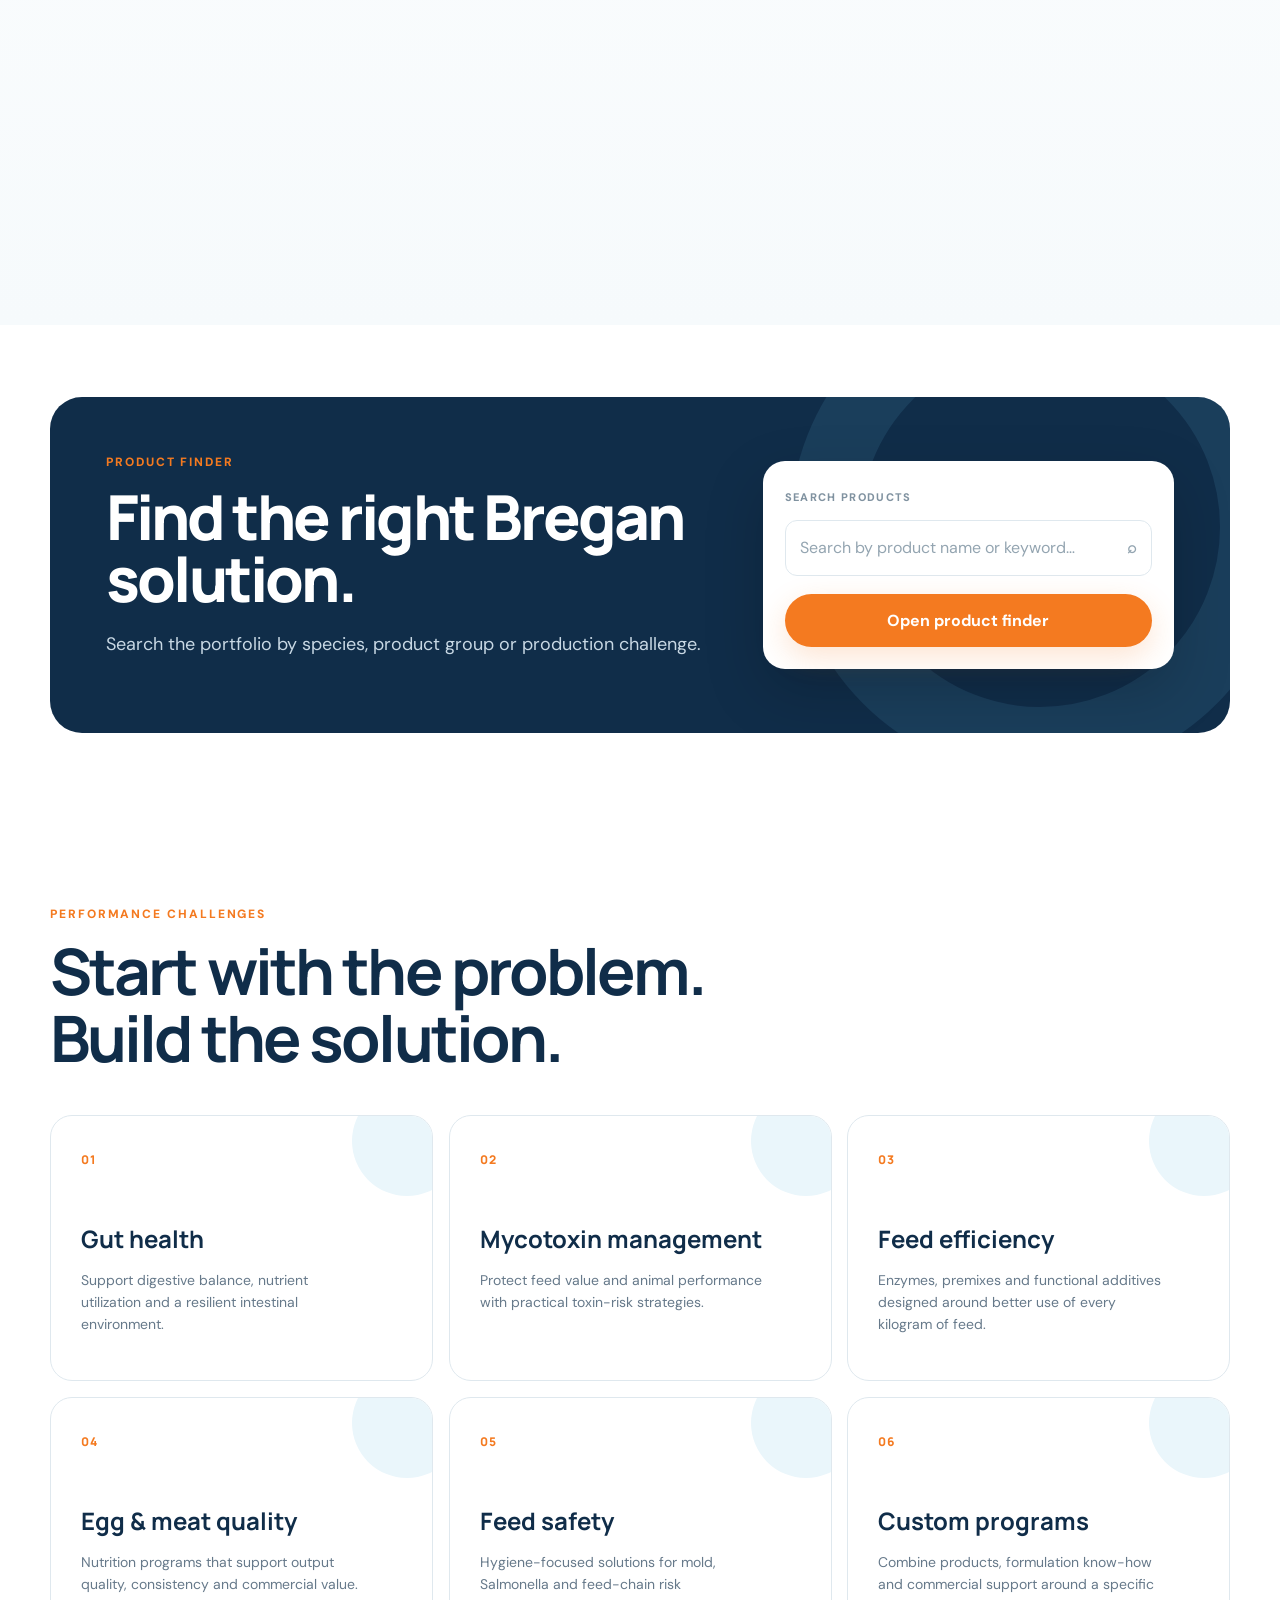
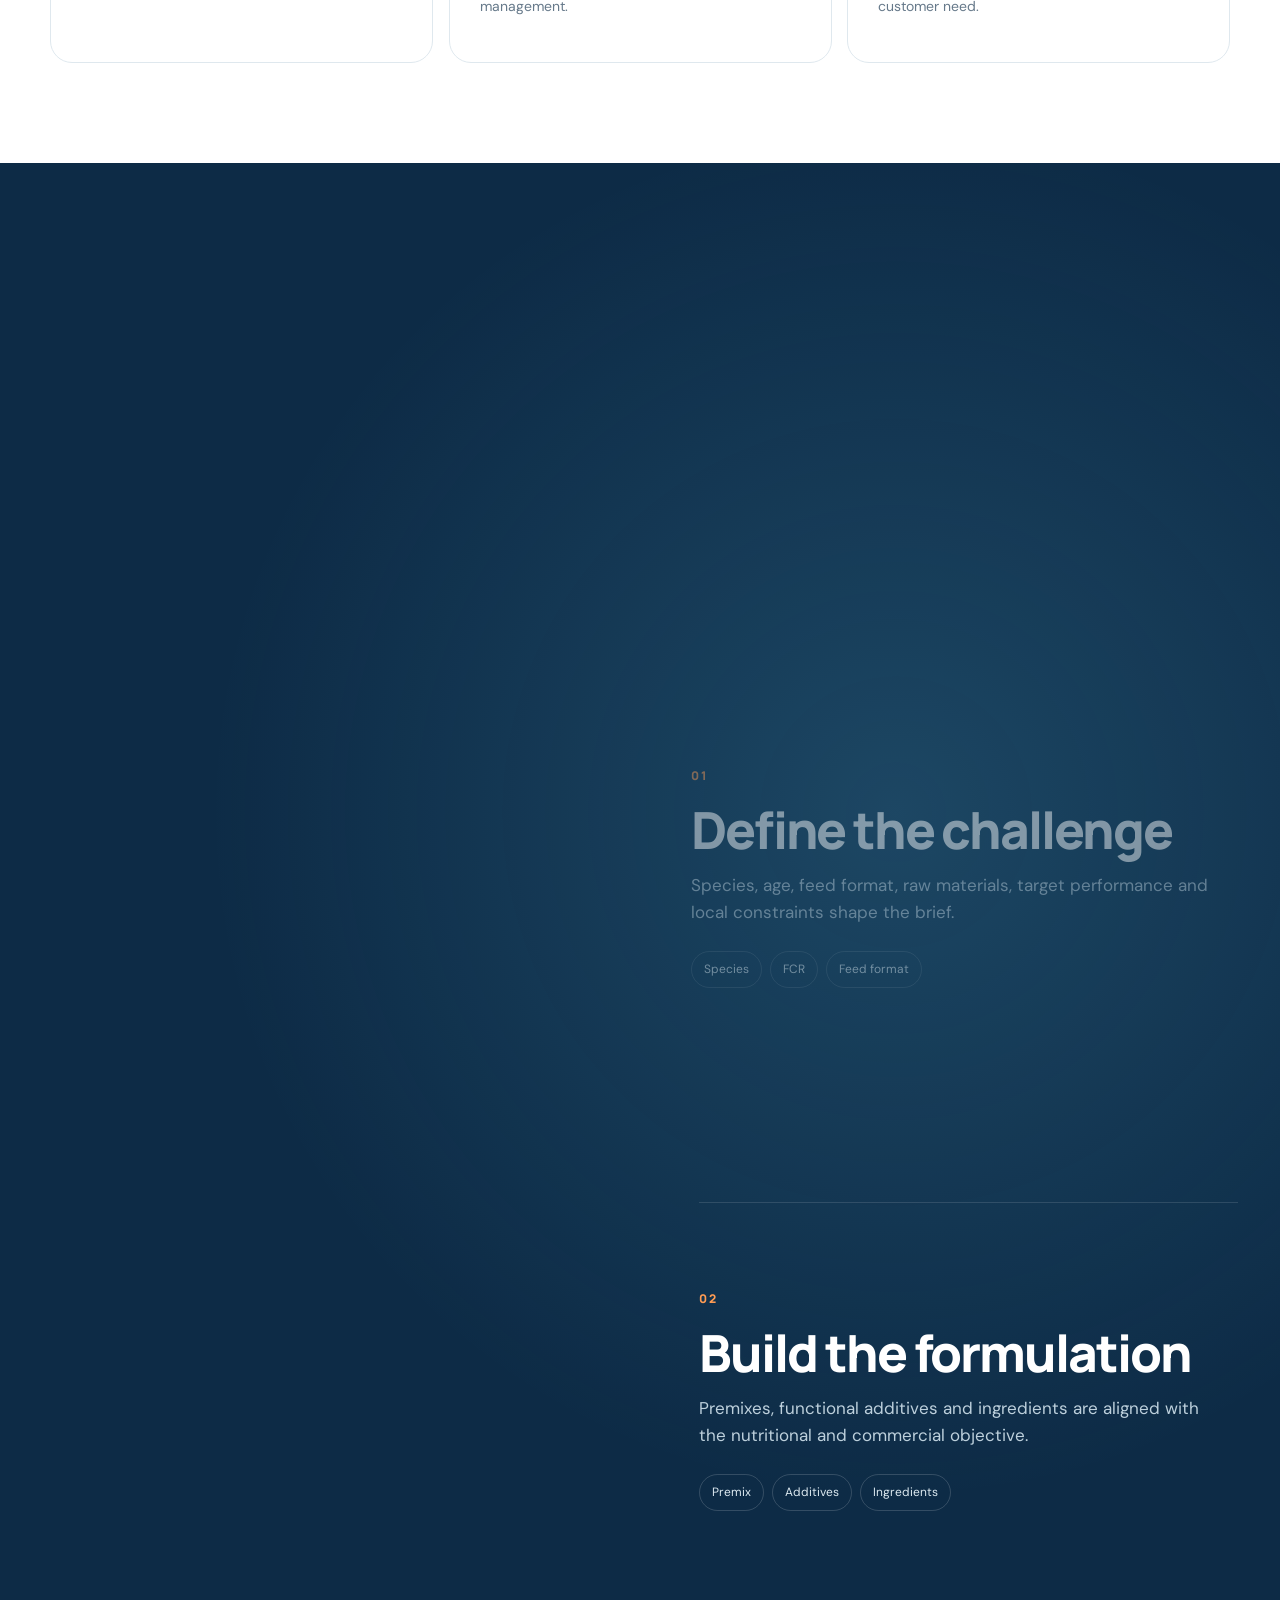
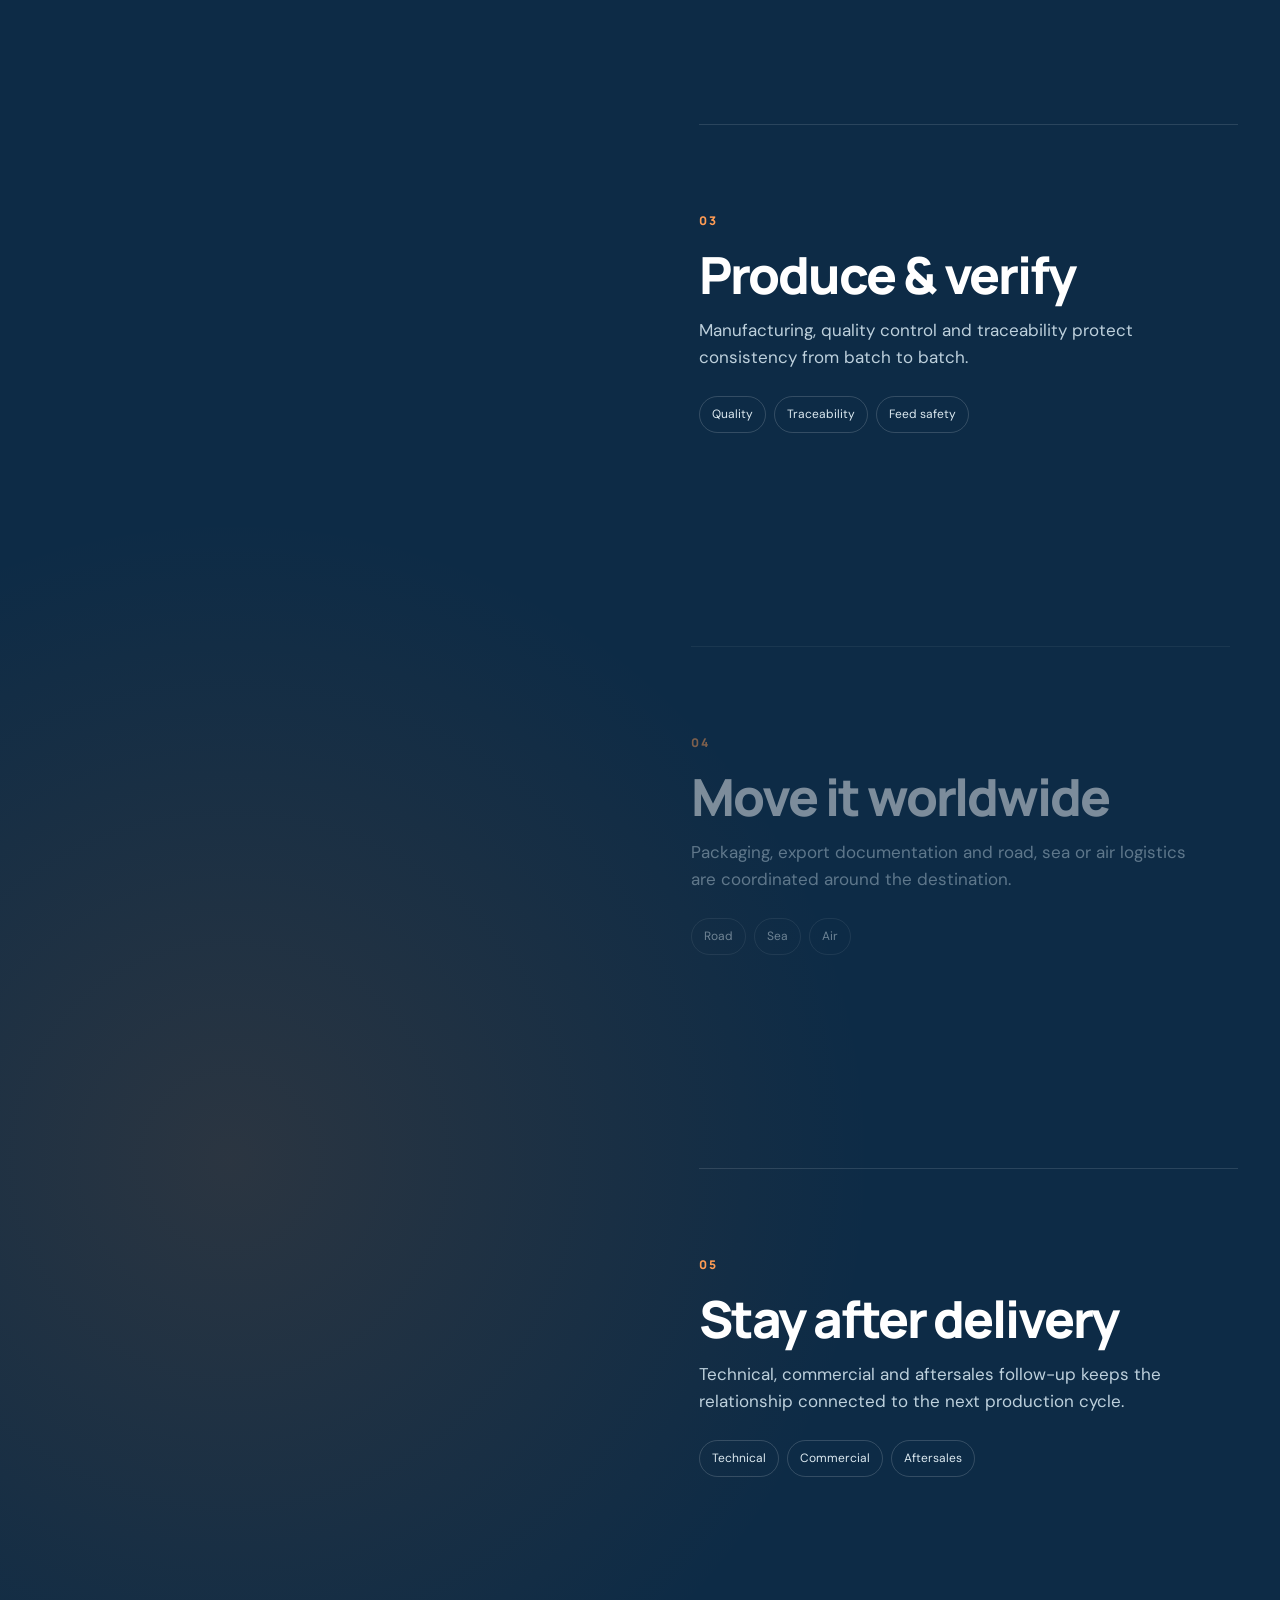
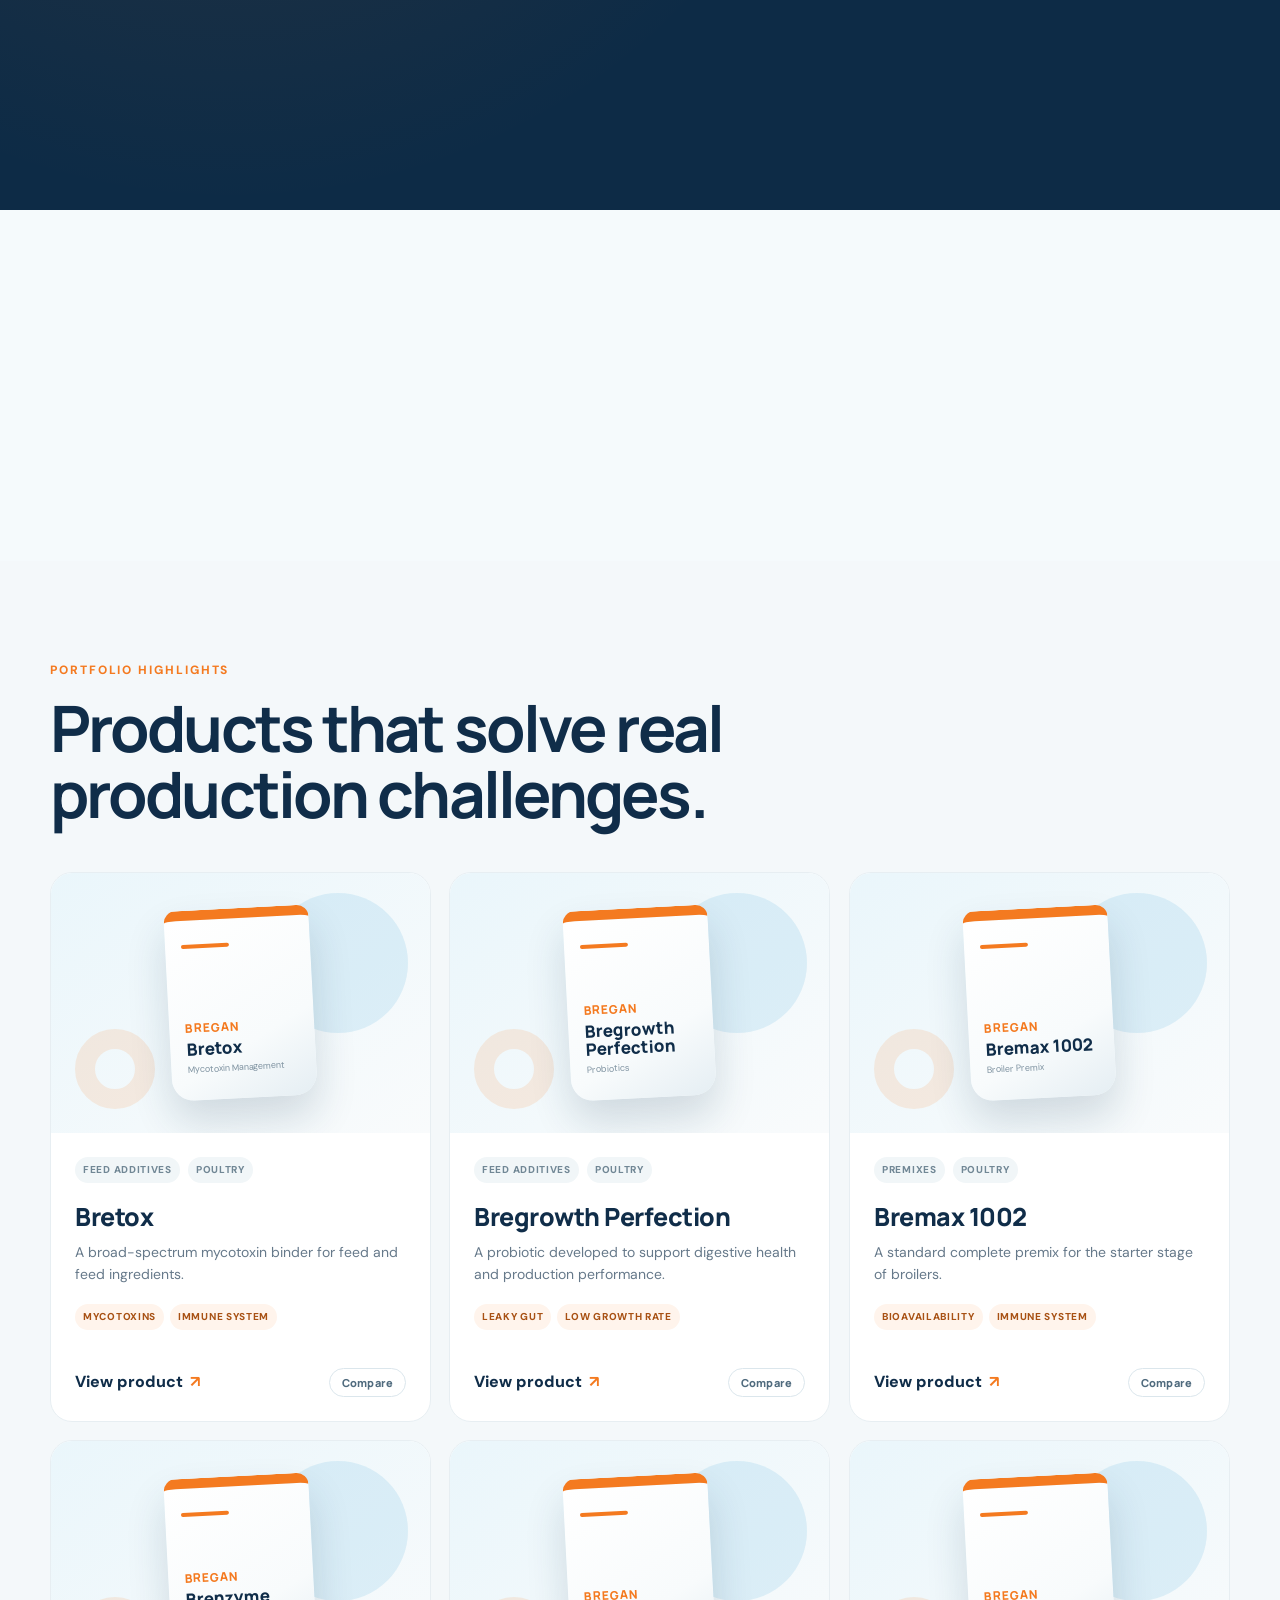
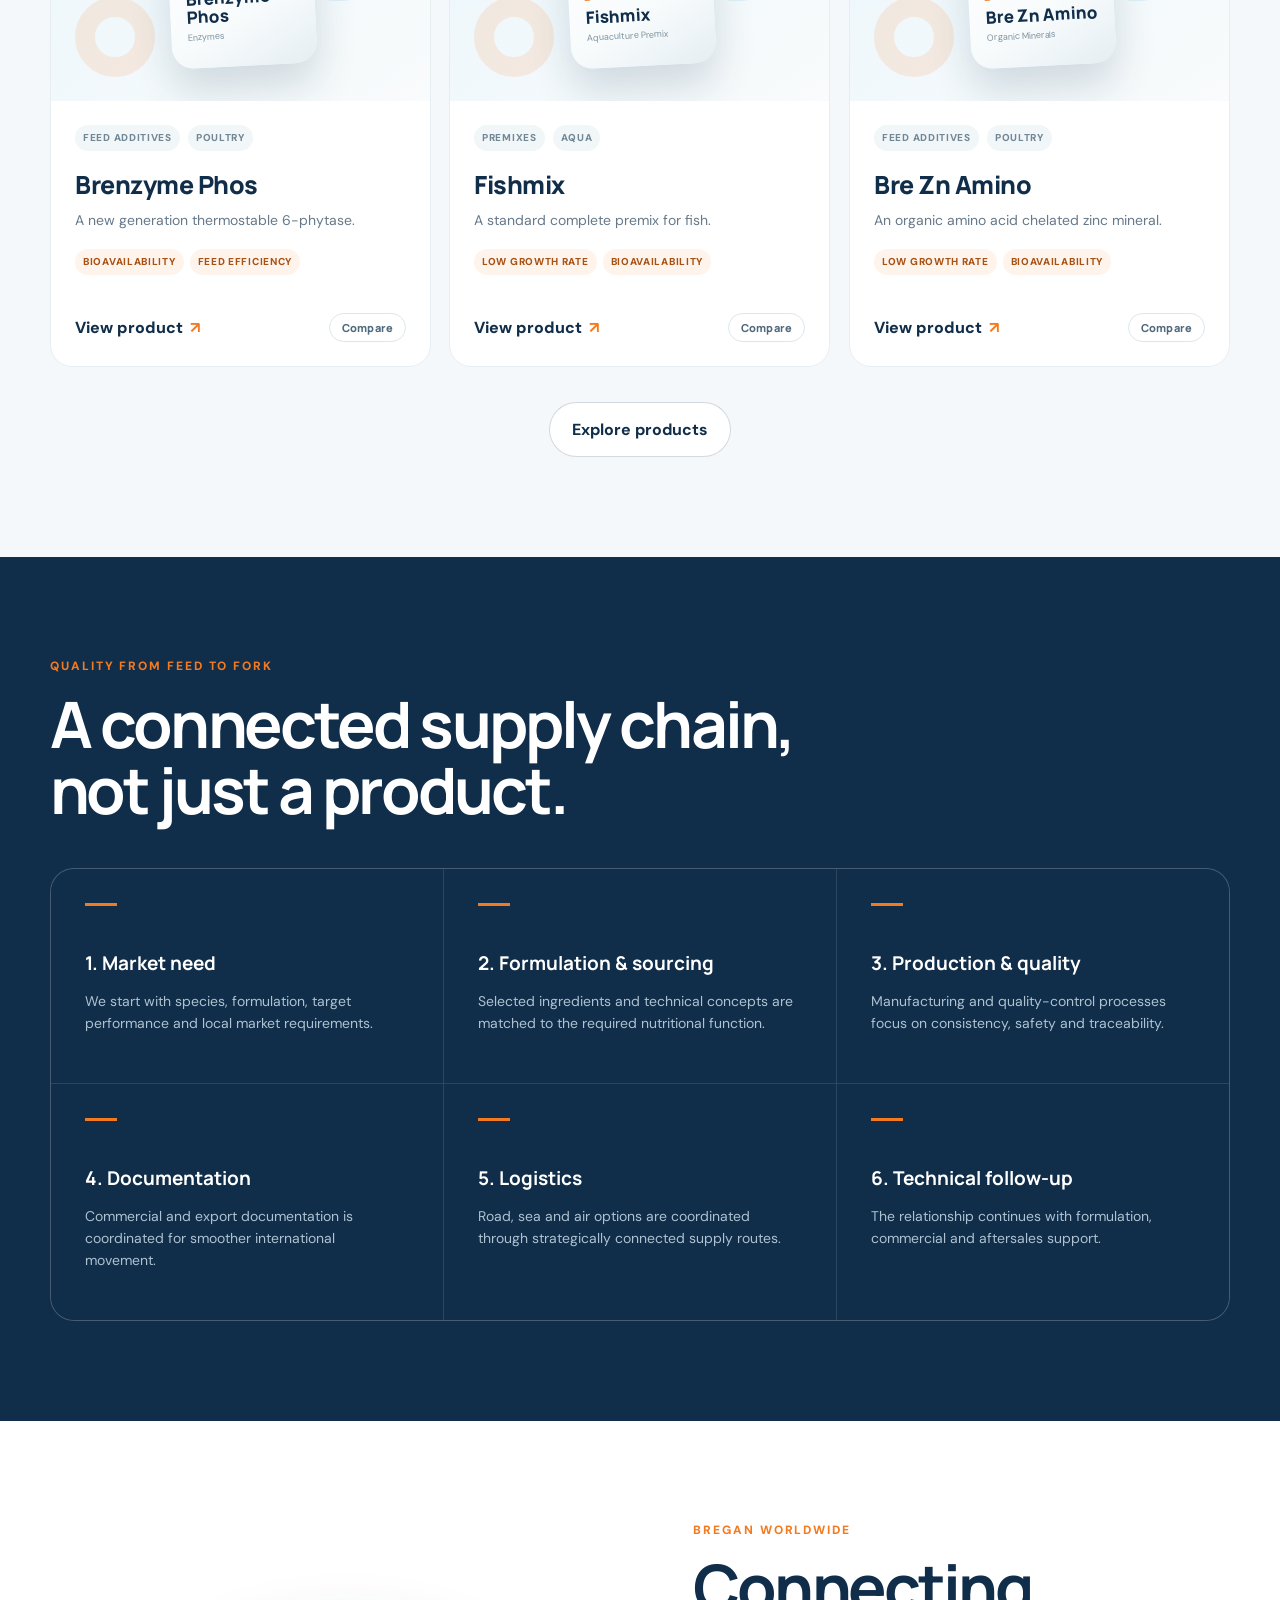
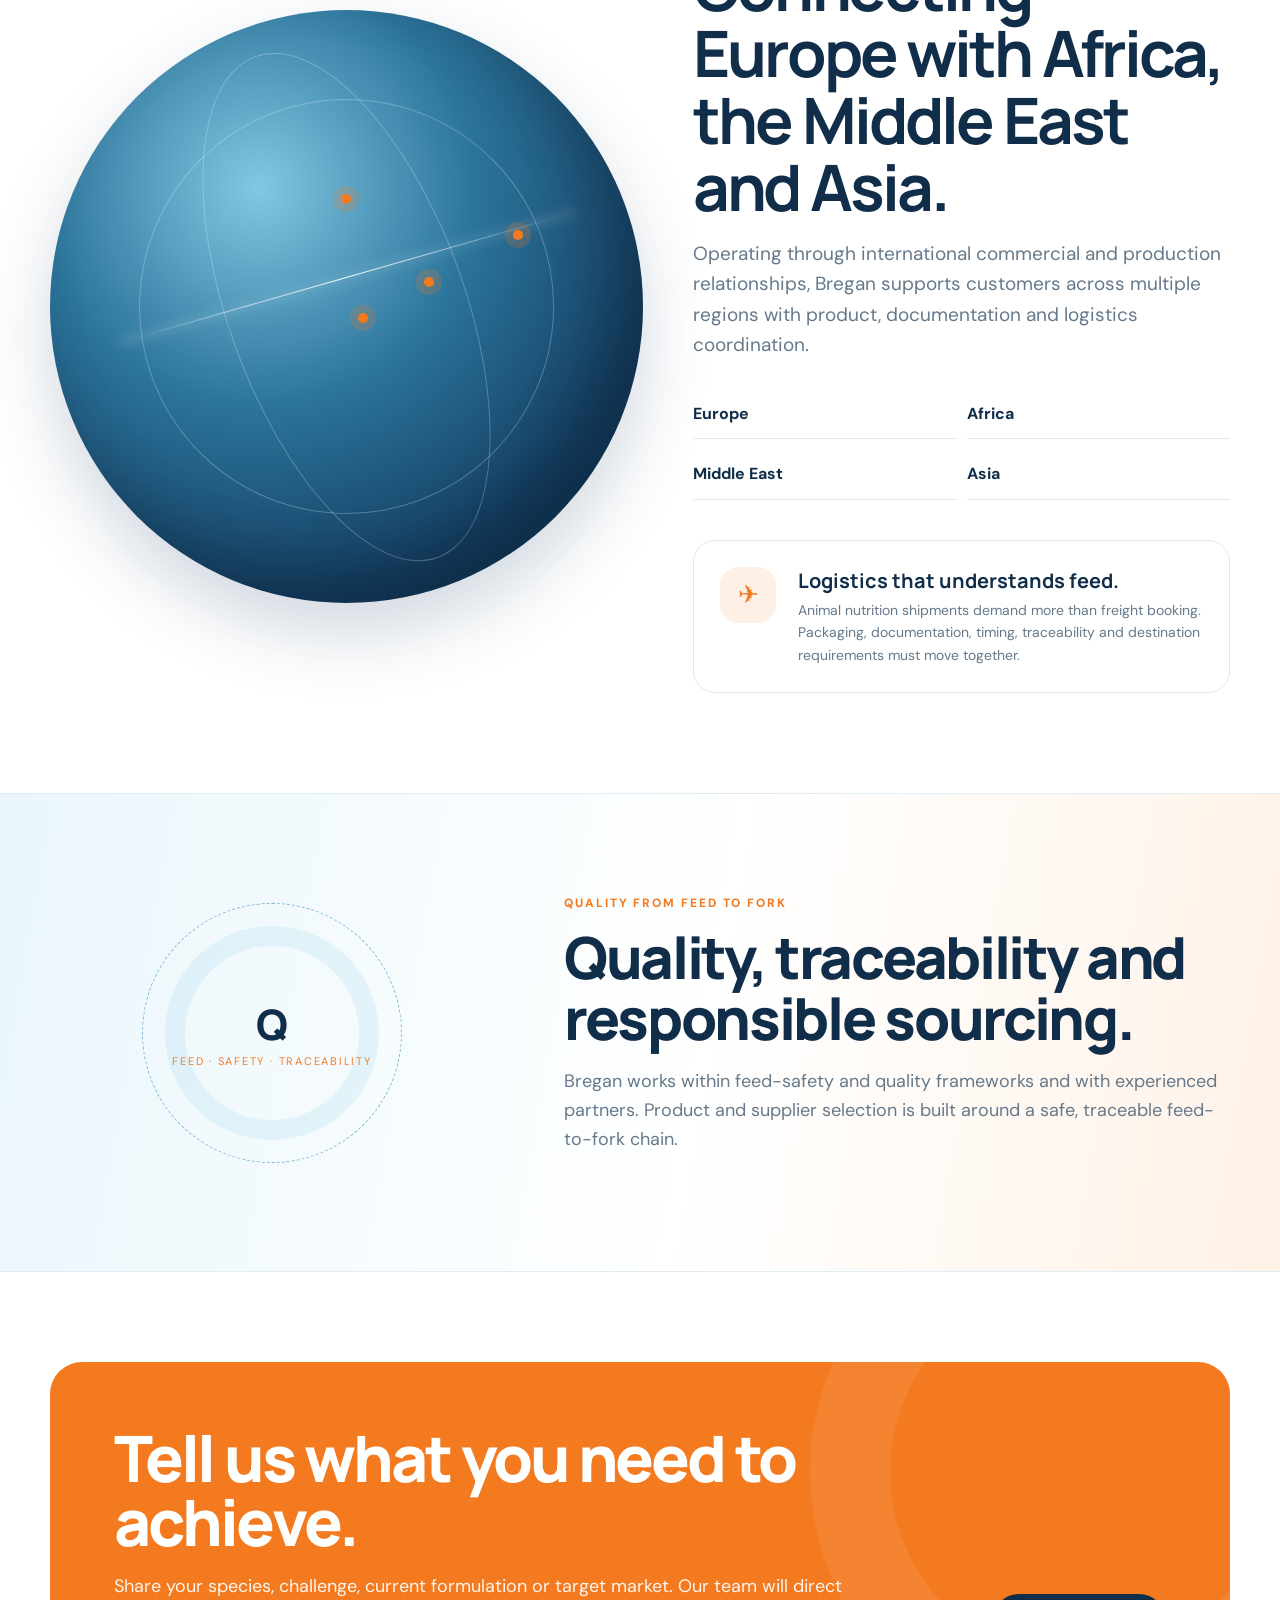
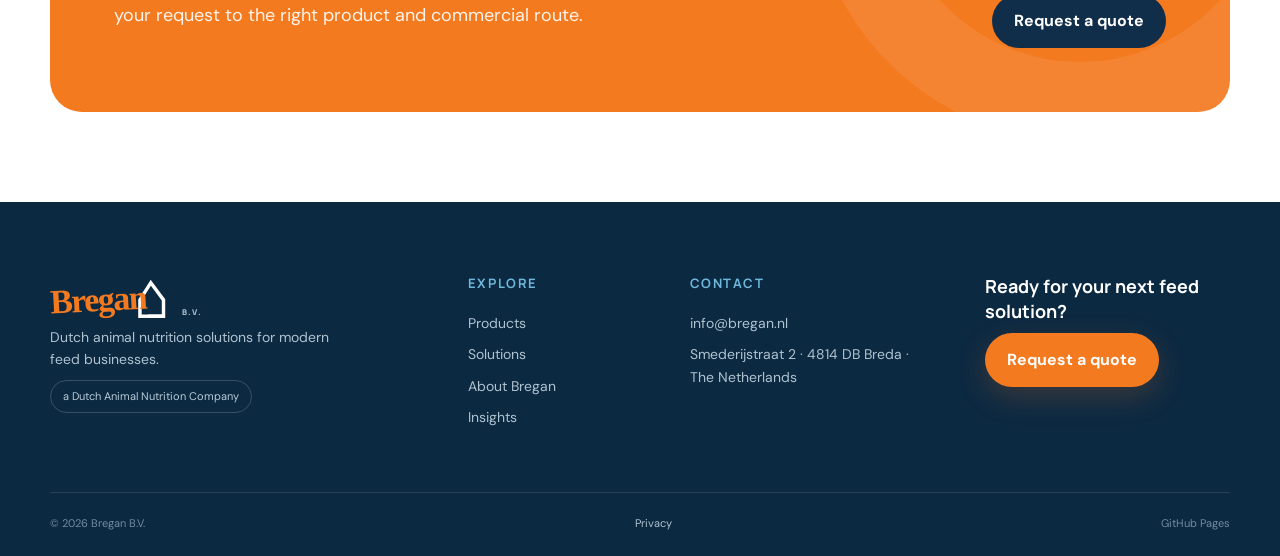
==== commit a4cbcb45: "Add Bregan favicon across site" ====
--- a/index.html
+++ b/index.html
@@ -1 +1 @@
-<!doctype html><html lang="en"><head><meta charset="utf-8"><meta name="viewport" content="width=device-width,initial-scale=1"><meta name="description" content="Bregan B.V. — Dutch animal nutrition company for premixes, feed additives and global feed solutions."><meta name="theme-color" content="#102d49"><title>Bregan B.V. | Dutch Animal Nutrition</title><link rel="stylesheet" href="assets/css/styles.css"></head><body data-page="home"><div id="site-header"></div><main><section class="hero"><div class="hero-bg"></div><div class="container hero-content"><div class="hero-copy reveal in-view"><div class="eyebrow" data-i18n="hero_eyebrow"></div><h1 data-i18n="hero_title"></h1><p data-i18n="hero_body"></p><div class="hero-actions"><a class="btn btn-orange" href="products.html" data-i18n="explore_products"></a><button class="btn btn-ghost" data-open-quote data-i18n="quote"></button></div><div class="hero-stats"><div class="hero-stat"><strong>3</strong><span data-i18n="stat_portfolio"></span></div><div class="hero-stat"><strong>R · S · A</strong><span data-i18n="stat_routes"></span></div><div class="hero-stat"><strong>6+</strong><span data-i18n="stat_species"></span></div></div></div></div><div class="floating-badge">FOR THE<br>BEST ANIMAL<br>↗</div></section><div class="logo-ribbon"><div class="ribbon-track"><span>Premixes</span><span>Feed additives</span><span>Feed ingredients</span><span>Technical support</span><span>Global logistics</span><span>Premixes</span><span>Feed additives</span><span>Feed ingredients</span><span>Technical support</span><span>Global logistics</span></div></div><section class="section expertise"><div class="container"><div class="section-heading reveal"><div class="eyebrow" data-i18n="expertise_kicker"></div><h2 data-i18n="expertise_title"></h2><p data-i18n="expertise_body"></p></div><div class="cap-grid"><article class="cap-card reveal"><div class="cap-icon">⌬</div><h3 data-i18n="cap_rd"></h3><p data-i18n="cap_rd_text"></p></article><article class="cap-card reveal"><div class="cap-icon">⚙</div><h3 data-i18n="cap_prod"></h3><p data-i18n="cap_prod_text"></p></article><article class="cap-card reveal"><div class="cap-icon">↗</div><h3 data-i18n="cap_trade"></h3><p data-i18n="cap_trade_text"></p></article><article class="cap-card reveal"><div class="cap-icon">◎</div><h3 data-i18n="cap_after"></h3><p data-i18n="cap_after_text"></p></article></div></div></section><section class="section"><div class="container"><div class="section-heading reveal"><div class="eyebrow" data-i18n="species_kicker"></div><h2 data-i18n="species_title"></h2></div><div class="species-grid"><a class="species-card poultry reveal" href="products.html?species=Poultry"><span class="species-art">🐔</span><div><h3 data-i18n="poultry"></h3><p data-i18n="poultry_text"></p><span class="arrow-round">↗</span></div></a><a class="species-card ruminant reveal" href="products.html?species=Ruminants"><span class="species-art">🐄</span><div><h3 data-i18n="ruminants"></h3><p data-i18n="ruminants_text"></p><span class="arrow-round">↗</span></div></a><a class="species-card aqua reveal" href="products.html?species=Aqua"><span class="species-art">🐟</span><div><h3 data-i18n="aqua"></h3><p data-i18n="aqua_text"></p><span class="arrow-round">↗</span></div></a><a class="species-card feedmills reveal" href="solutions.html"><span class="species-art">🏭</span><div><h3 data-i18n="feedmills"></h3><p data-i18n="feedmills_text"></p><span class="arrow-round">↗</span></div></a></div></div></section><section class="section-tight"><div class="container"><div class="finder-banner reveal"><div><div class="eyebrow" data-i18n="finder_kicker"></div><h2 data-i18n="finder_title"></h2><p data-i18n="finder_body"></p></div><div class="finder-control"><label data-i18n="search_label"></label><div class="fake-input"><span data-i18n="search_placeholder"></span><b>⌕</b></div><a class="btn btn-orange btn-wide" href="products.html" data-i18n="finder_button"></a></div></div></div></section><section class="section"><div class="container"><div class="section-heading reveal"><div class="eyebrow" data-i18n="solutions_kicker"></div><h2 data-i18n="solutions_title"></h2></div><div class="solution-grid"><article class="solution-card reveal"><span class="num">01</span><h3 data-i18n="sol_gut"></h3><p data-i18n="sol_gut_text"></p></article><article class="solution-card reveal"><span class="num">02</span><h3 data-i18n="sol_toxin"></h3><p data-i18n="sol_toxin_text"></p></article><article class="solution-card reveal"><span class="num">03</span><h3 data-i18n="sol_efficiency"></h3><p data-i18n="sol_efficiency_text"></p></article><article class="solution-card reveal"><span class="num">04</span><h3 data-i18n="sol_quality"></h3><p data-i18n="sol_quality_text"></p></article><article class="solution-card reveal"><span class="num">05</span><h3 data-i18n="sol_safety"></h3><p data-i18n="sol_safety_text"></p></article><article class="solution-card reveal"><span class="num">06</span><h3 data-i18n="sol_custom"></h3><p data-i18n="sol_custom_text"></p></article></div></div></section><section class="section products-section"><div class="container"><div class="section-heading reveal"><div class="eyebrow" data-i18n="featured_kicker"></div><h2 data-i18n="featured_title"></h2></div><div class="product-grid" id="featuredProducts"></div><div style="text-align:center;margin-top:35px"><a class="btn btn-ghost" href="products.html" data-i18n="explore_products"></a></div></div></section><section class="section process"><div class="container"><div class="section-heading reveal"><div class="eyebrow" data-i18n="process_kicker"></div><h2 data-i18n="process_title"></h2></div><div class="process-grid"><article class="process-step reveal"><h3 data-i18n="step1"></h3><p data-i18n="step1_text"></p></article><article class="process-step reveal"><h3 data-i18n="step2"></h3><p data-i18n="step2_text"></p></article><article class="process-step reveal"><h3 data-i18n="step3"></h3><p data-i18n="step3_text"></p></article><article class="process-step reveal"><h3 data-i18n="step4"></h3><p data-i18n="step4_text"></p></article><article class="process-step reveal"><h3 data-i18n="step5"></h3><p data-i18n="step5_text"></p></article><article class="process-step reveal"><h3 data-i18n="step6"></h3><p data-i18n="step6_text"></p></article></div></div></section><section class="section"><div class="container worldwide-grid"><div class="globe reveal"><span class="route"></span><span class="dot eu"></span><span class="dot af"></span><span class="dot me"></span><span class="dot as"></span></div><div class="reveal"><div class="eyebrow" data-i18n="worldwide_kicker"></div><h2 class="display-title" data-i18n="worldwide_title"></h2><p class="lead" data-i18n="worldwide_body"></p><div class="region-list"><div>Europe</div><div>Africa</div><div>Middle East</div><div>Asia</div></div><div class="logistics-card"><div class="logistics-icon">✈</div><div><h3 data-i18n="logistics_title"></h3><p data-i18n="logistics_body"></p></div></div></div></div></section><section class="section quality-band"><div class="container quality-grid"><div class="quality-seal reveal"><strong>Q</strong><span>Feed · Safety · Traceability</span></div><div class="quality-copy reveal"><div class="eyebrow">QUALITY FROM FEED TO FORK</div><h2 data-i18n="quality_title"></h2><p data-i18n="quality_body"></p></div></div></section><section class="cta"><div class="container"><div class="cta-box reveal"><div><h2 data-i18n="cta_title"></h2><p data-i18n="cta_body"></p></div><button class="btn btn-navy" data-open-quote data-i18n="quote"></button></div></div></section></main><div id="site-footer"></div><script src="assets/js/data.js"></script><script src="assets/js/site.js"></script></body></html>+<!doctype html><html lang="en"><head><meta charset="utf-8"><meta name="viewport" content="width=device-width,initial-scale=1"><meta name="description" content="Bregan B.V. — Dutch animal nutrition company for premixes, feed additives and global feed solutions."><meta name="theme-color" content="#102d49"><title>Bregan B.V. | Dutch Animal Nutrition</title><link rel="icon" href="assets/favicon.svg" type="image/svg+xml"><link rel="stylesheet" href="assets/css/styles.css"></head><body data-page="home"><div id="site-header"></div><main><section class="hero"><div class="hero-bg"></div><div class="container hero-content"><div class="hero-copy reveal in-view"><div class="eyebrow" data-i18n="hero_eyebrow"></div><h1 data-i18n="hero_title"></h1><p data-i18n="hero_body"></p><div class="hero-actions"><a class="btn btn-orange" href="products.html" data-i18n="explore_products"></a><button class="btn btn-ghost" data-open-quote data-i18n="quote"></button></div><div class="hero-stats"><div class="hero-stat"><strong>3</strong><span data-i18n="stat_portfolio"></span></div><div class="hero-stat"><strong>R · S · A</strong><span data-i18n="stat_routes"></span></div><div class="hero-stat"><strong>6+</strong><span data-i18n="stat_species"></span></div></div></div></div><div class="floating-badge">FOR THE<br>BEST ANIMAL<br>↗</div></section><div class="logo-ribbon"><div class="ribbon-track"><span>Premixes</span><span>Feed additives</span><span>Feed ingredients</span><span>Technical support</span><span>Global logistics</span><span>Premixes</span><span>Feed additives</span><span>Feed ingredients</span><span>Technical support</span><span>Global logistics</span></div></div><section class="section expertise"><div class="container"><div class="section-heading reveal"><div class="eyebrow" data-i18n="expertise_kicker"></div><h2 data-i18n="expertise_title"></h2><p data-i18n="expertise_body"></p></div><div class="cap-grid"><article class="cap-card reveal"><div class="cap-icon">⌬</div><h3 data-i18n="cap_rd"></h3><p data-i18n="cap_rd_text"></p></article><article class="cap-card reveal"><div class="cap-icon">⚙</div><h3 data-i18n="cap_prod"></h3><p data-i18n="cap_prod_text"></p></article><article class="cap-card reveal"><div class="cap-icon">↗</div><h3 data-i18n="cap_trade"></h3><p data-i18n="cap_trade_text"></p></article><article class="cap-card reveal"><div class="cap-icon">◎</div><h3 data-i18n="cap_after"></h3><p data-i18n="cap_after_text"></p></article></div></div></section><section class="section"><div class="container"><div class="section-heading reveal"><div class="eyebrow" data-i18n="species_kicker"></div><h2 data-i18n="species_title"></h2></div><div class="species-grid"><a class="species-card poultry reveal" href="products.html?species=Poultry"><span class="species-art">🐔</span><div><h3 data-i18n="poultry"></h3><p data-i18n="poultry_text"></p><span class="arrow-round">↗</span></div></a><a class="species-card ruminant reveal" href="products.html?species=Ruminants"><span class="species-art">🐄</span><div><h3 data-i18n="ruminants"></h3><p data-i18n="ruminants_text"></p><span class="arrow-round">↗</span></div></a><a class="species-card aqua reveal" href="products.html?species=Aqua"><span class="species-art">🐟</span><div><h3 data-i18n="aqua"></h3><p data-i18n="aqua_text"></p><span class="arrow-round">↗</span></div></a><a class="species-card feedmills reveal" href="solutions.html"><span class="species-art">🏭</span><div><h3 data-i18n="feedmills"></h3><p data-i18n="feedmills_text"></p><span class="arrow-round">↗</span></div></a></div></div></section><section class="section-tight"><div class="container"><div class="finder-banner reveal"><div><div class="eyebrow" data-i18n="finder_kicker"></div><h2 data-i18n="finder_title"></h2><p data-i18n="finder_body"></p></div><div class="finder-control"><label data-i18n="search_label"></label><div class="fake-input"><span data-i18n="search_placeholder"></span><b>⌕</b></div><a class="btn btn-orange btn-wide" href="products.html" data-i18n="finder_button"></a></div></div></div></section><section class="section"><div class="container"><div class="section-heading reveal"><div class="eyebrow" data-i18n="solutions_kicker"></div><h2 data-i18n="solutions_title"></h2></div><div class="solution-grid"><article class="solution-card reveal"><span class="num">01</span><h3 data-i18n="sol_gut"></h3><p data-i18n="sol_gut_text"></p></article><article class="solution-card reveal"><span class="num">02</span><h3 data-i18n="sol_toxin"></h3><p data-i18n="sol_toxin_text"></p></article><article class="solution-card reveal"><span class="num">03</span><h3 data-i18n="sol_efficiency"></h3><p data-i18n="sol_efficiency_text"></p></article><article class="solution-card reveal"><span class="num">04</span><h3 data-i18n="sol_quality"></h3><p data-i18n="sol_quality_text"></p></article><article class="solution-card reveal"><span class="num">05</span><h3 data-i18n="sol_safety"></h3><p data-i18n="sol_safety_text"></p></article><article class="solution-card reveal"><span class="num">06</span><h3 data-i18n="sol_custom"></h3><p data-i18n="sol_custom_text"></p></article></div></div></section><section class="section products-section"><div class="container"><div class="section-heading reveal"><div class="eyebrow" data-i18n="featured_kicker"></div><h2 data-i18n="featured_title"></h2></div><div class="product-grid" id="featuredProducts"></div><div style="text-align:center;margin-top:35px"><a class="btn btn-ghost" href="products.html" data-i18n="explore_products"></a></div></div></section><section class="section process"><div class="container"><div class="section-heading reveal"><div class="eyebrow" data-i18n="process_kicker"></div><h2 data-i18n="process_title"></h2></div><div class="process-grid"><article class="process-step reveal"><h3 data-i18n="step1"></h3><p data-i18n="step1_text"></p></article><article class="process-step reveal"><h3 data-i18n="step2"></h3><p data-i18n="step2_text"></p></article><article class="process-step reveal"><h3 data-i18n="step3"></h3><p data-i18n="step3_text"></p></article><article class="process-step reveal"><h3 data-i18n="step4"></h3><p data-i18n="step4_text"></p></article><article class="process-step reveal"><h3 data-i18n="step5"></h3><p data-i18n="step5_text"></p></article><article class="process-step reveal"><h3 data-i18n="step6"></h3><p data-i18n="step6_text"></p></article></div></div></section><section class="section"><div class="container worldwide-grid"><div class="globe reveal"><span class="route"></span><span class="dot eu"></span><span class="dot af"></span><span class="dot me"></span><span class="dot as"></span></div><div class="reveal"><div class="eyebrow" data-i18n="worldwide_kicker"></div><h2 class="display-title" data-i18n="worldwide_title"></h2><p class="lead" data-i18n="worldwide_body"></p><div class="region-list"><div>Europe</div><div>Africa</div><div>Middle East</div><div>Asia</div></div><div class="logistics-card"><div class="logistics-icon">✈</div><div><h3 data-i18n="logistics_title"></h3><p data-i18n="logistics_body"></p></div></div></div></div></section><section class="section quality-band"><div class="container quality-grid"><div class="quality-seal reveal"><strong>Q</strong><span>Feed · Safety · Traceability</span></div><div class="quality-copy reveal"><div class="eyebrow">QUALITY FROM FEED TO FORK</div><h2 data-i18n="quality_title"></h2><p data-i18n="quality_body"></p></div></div></section><section class="cta"><div class="container"><div class="cta-box reveal"><div><h2 data-i18n="cta_title"></h2><p data-i18n="cta_body"></p></div><button class="btn btn-navy" data-open-quote data-i18n="quote"></button></div></div></section></main><div id="site-footer"></div><script src="assets/js/data.js"></script><script src="assets/js/site.js"></script></body></html>
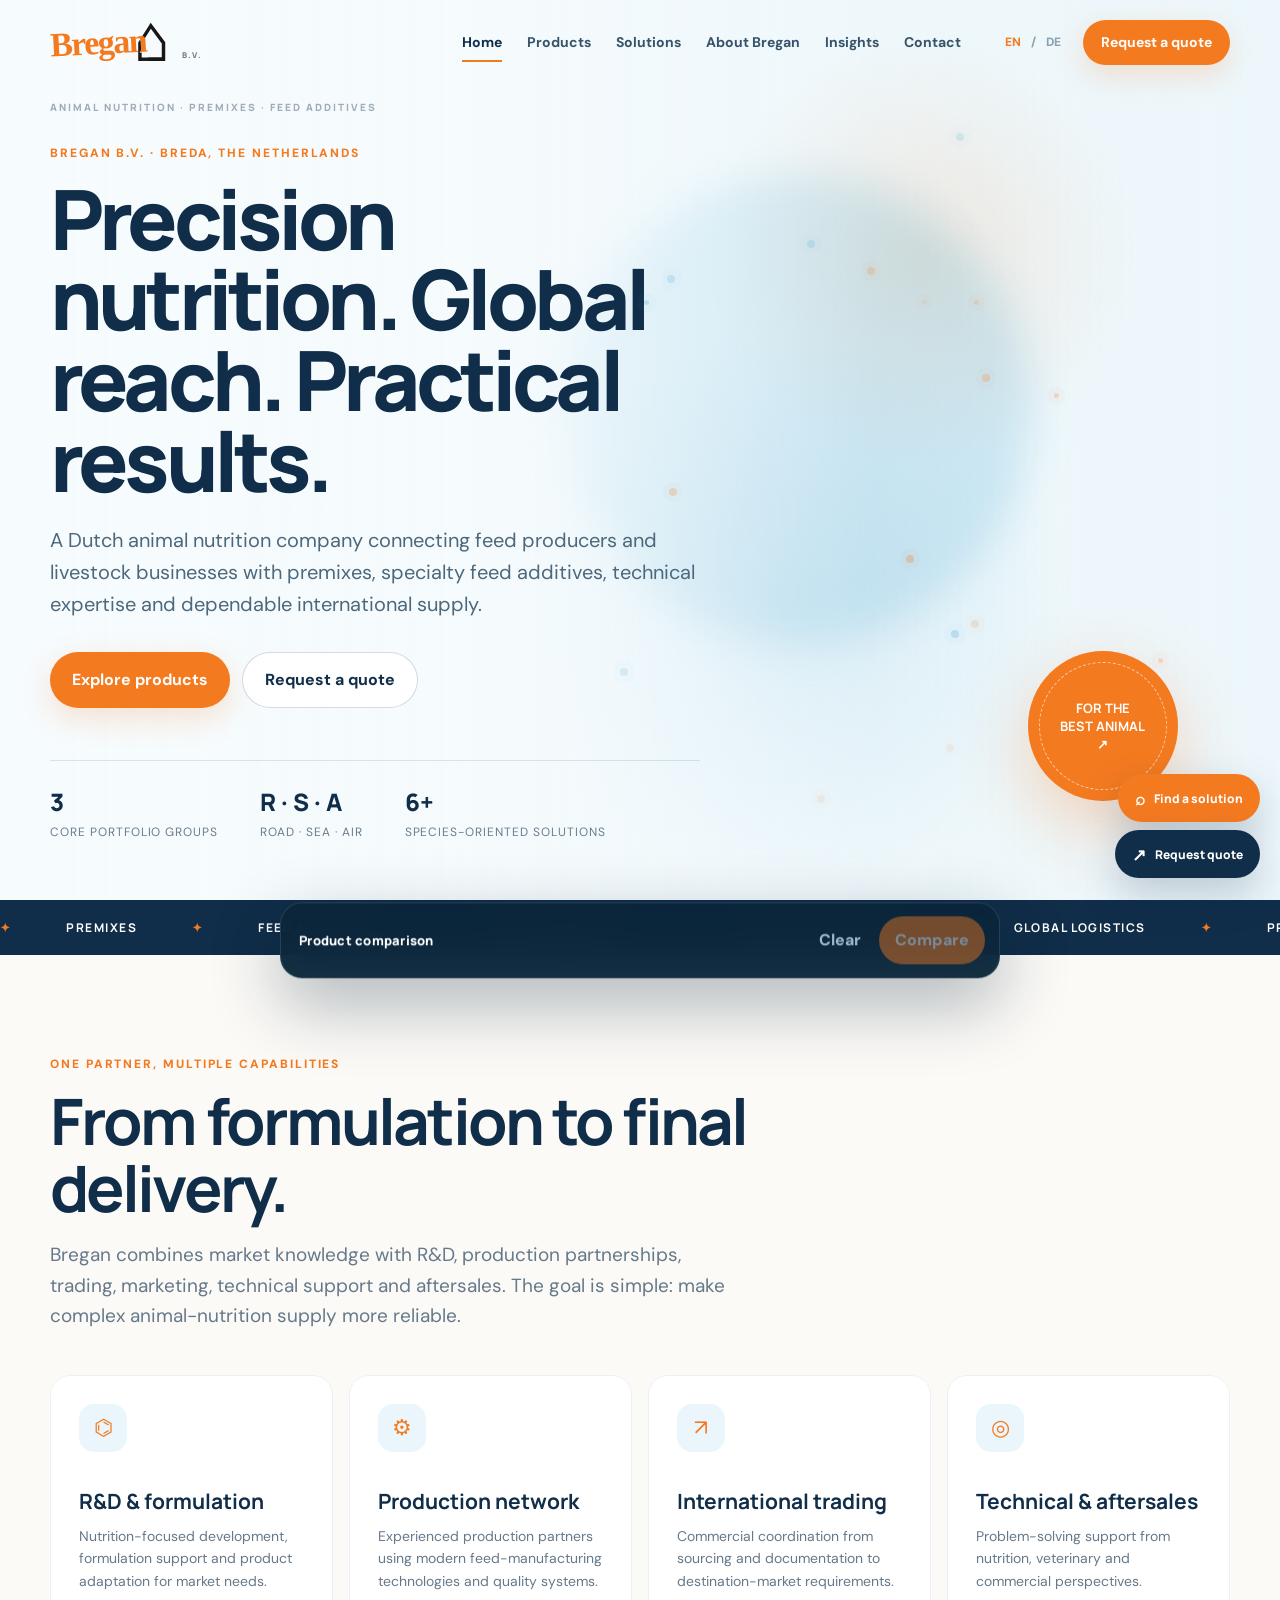
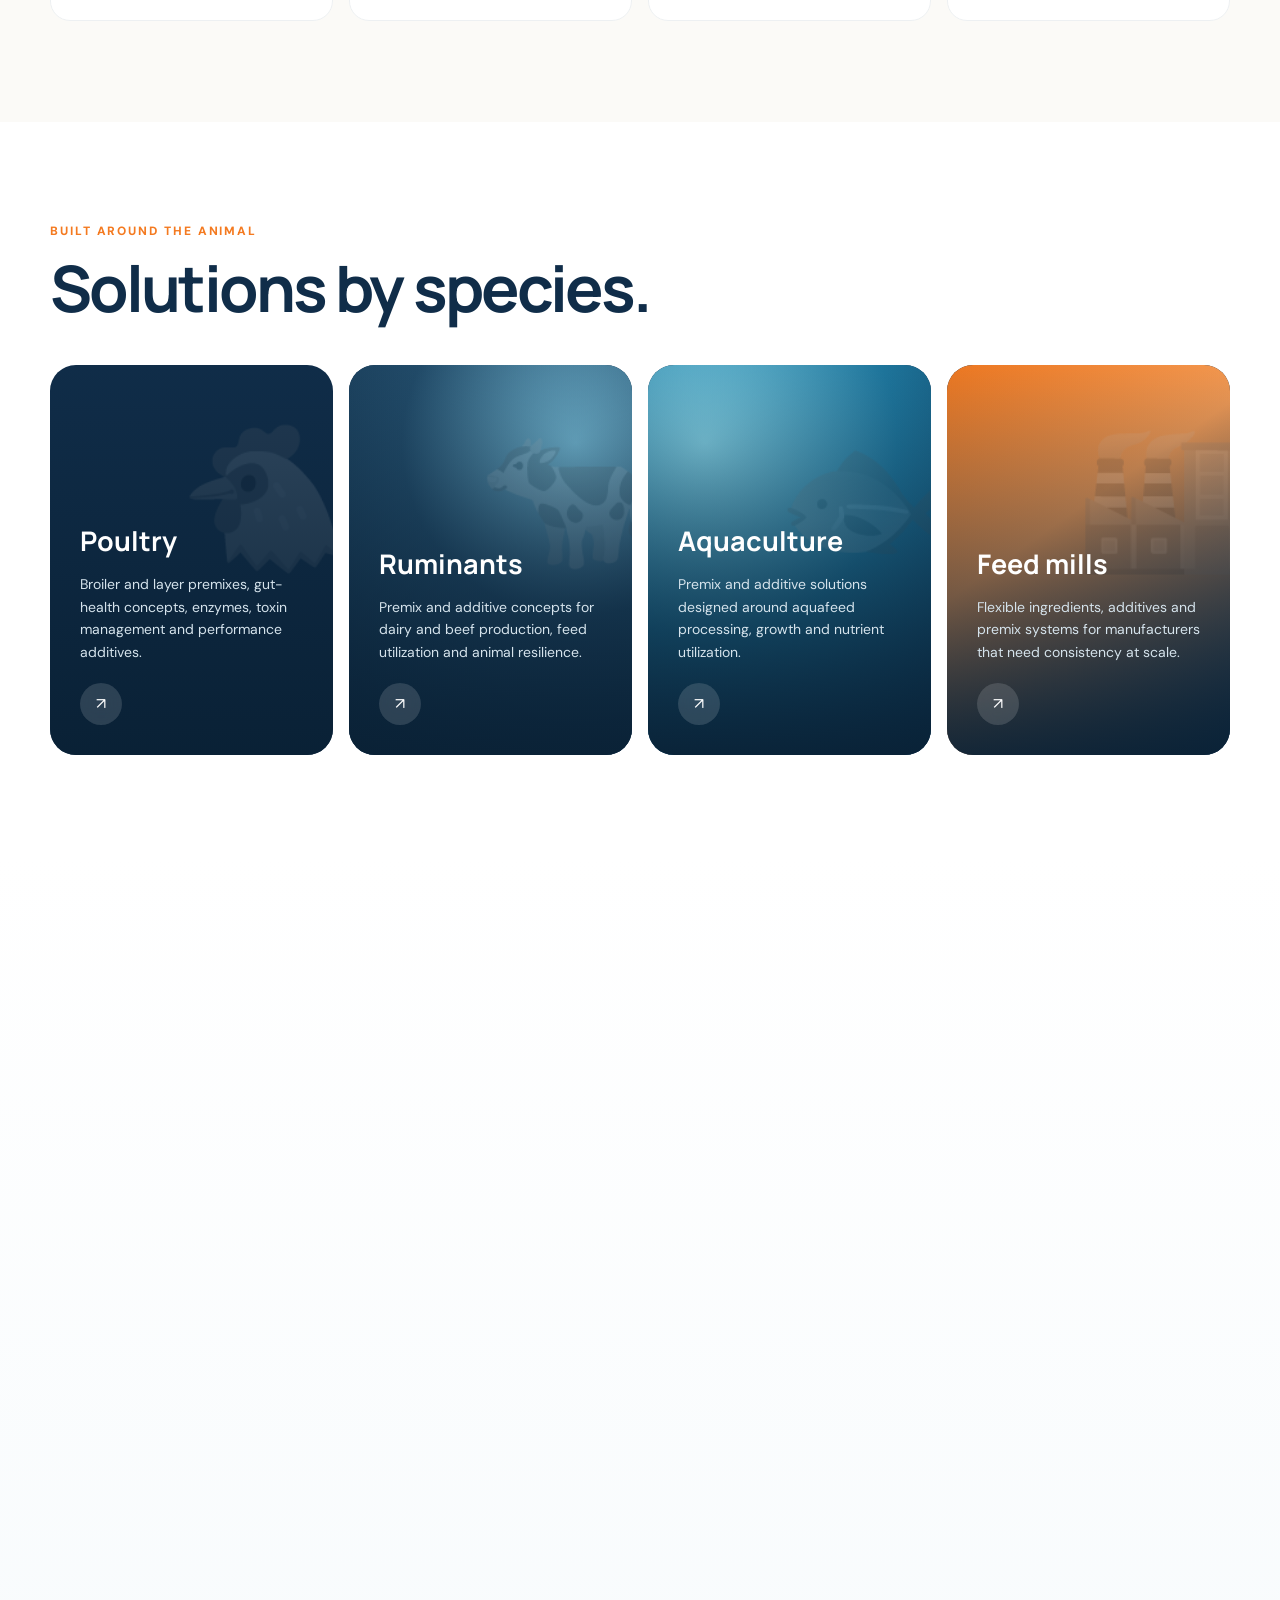
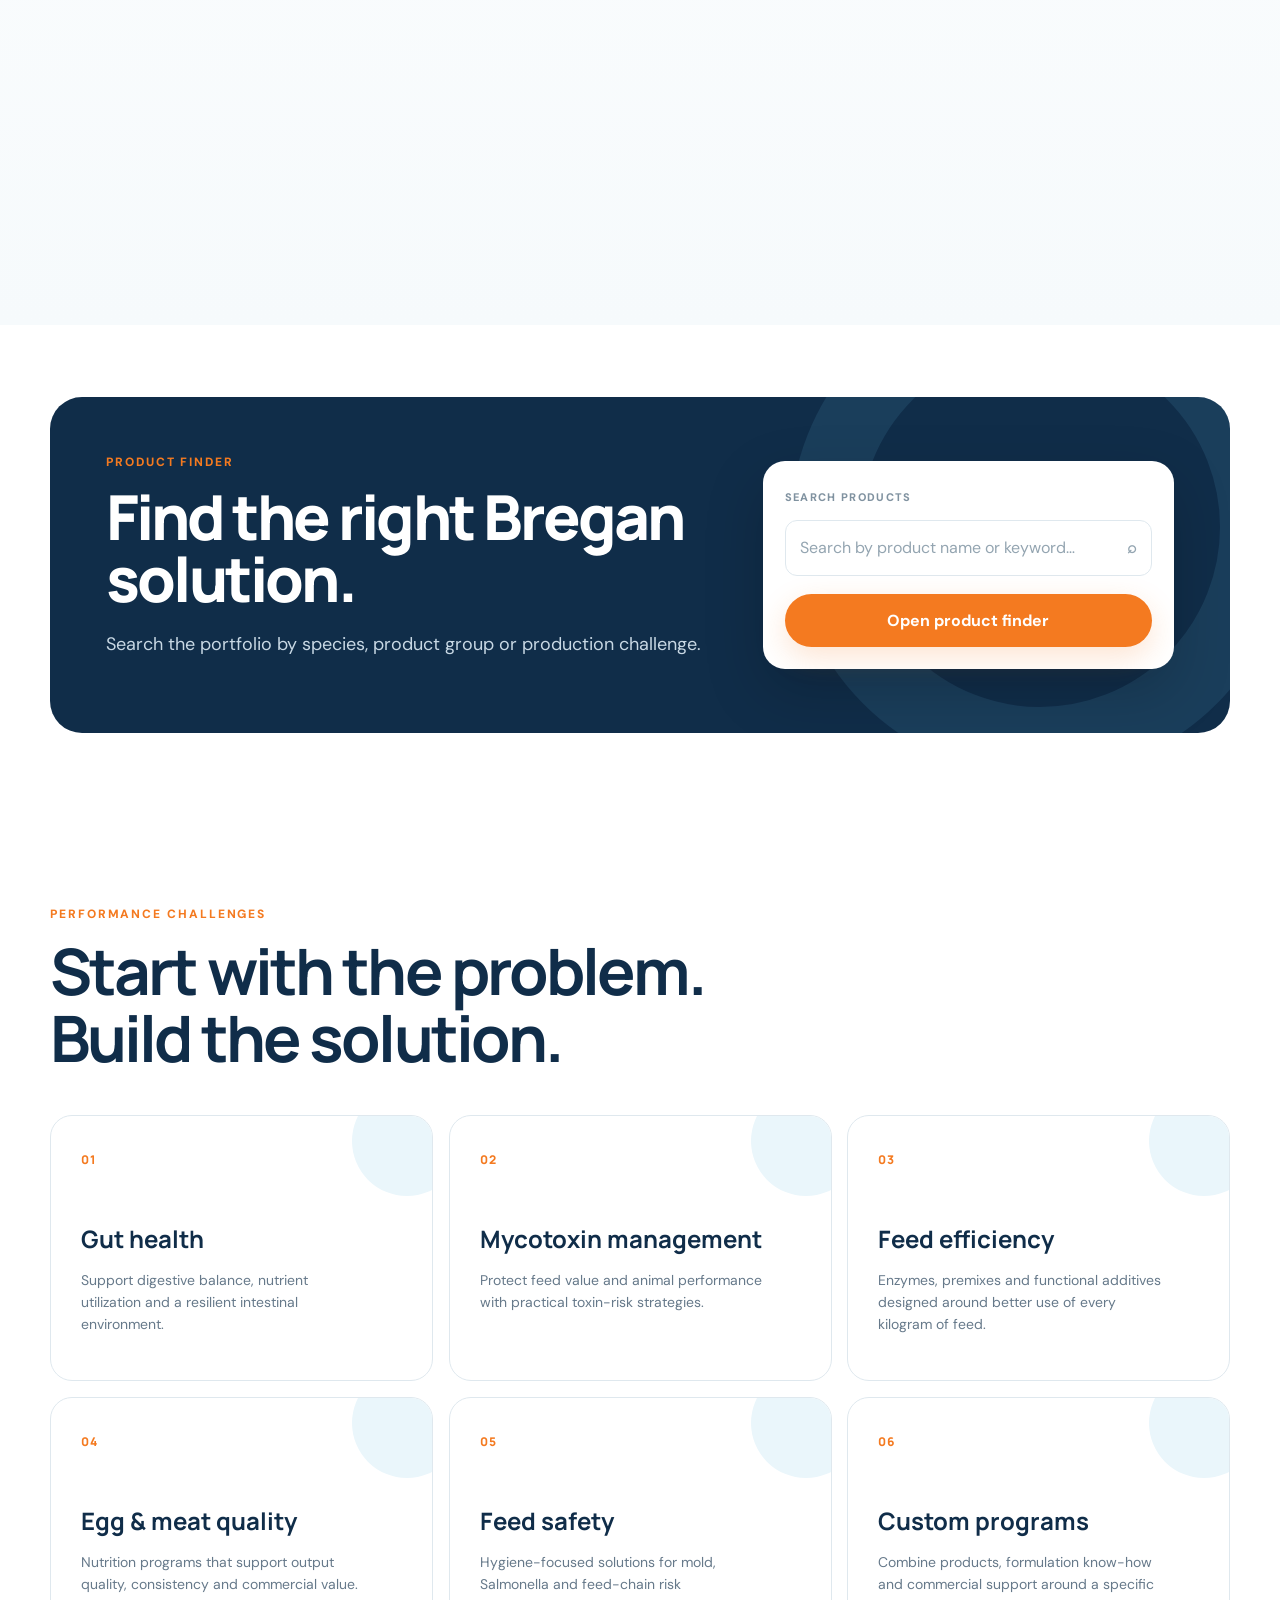
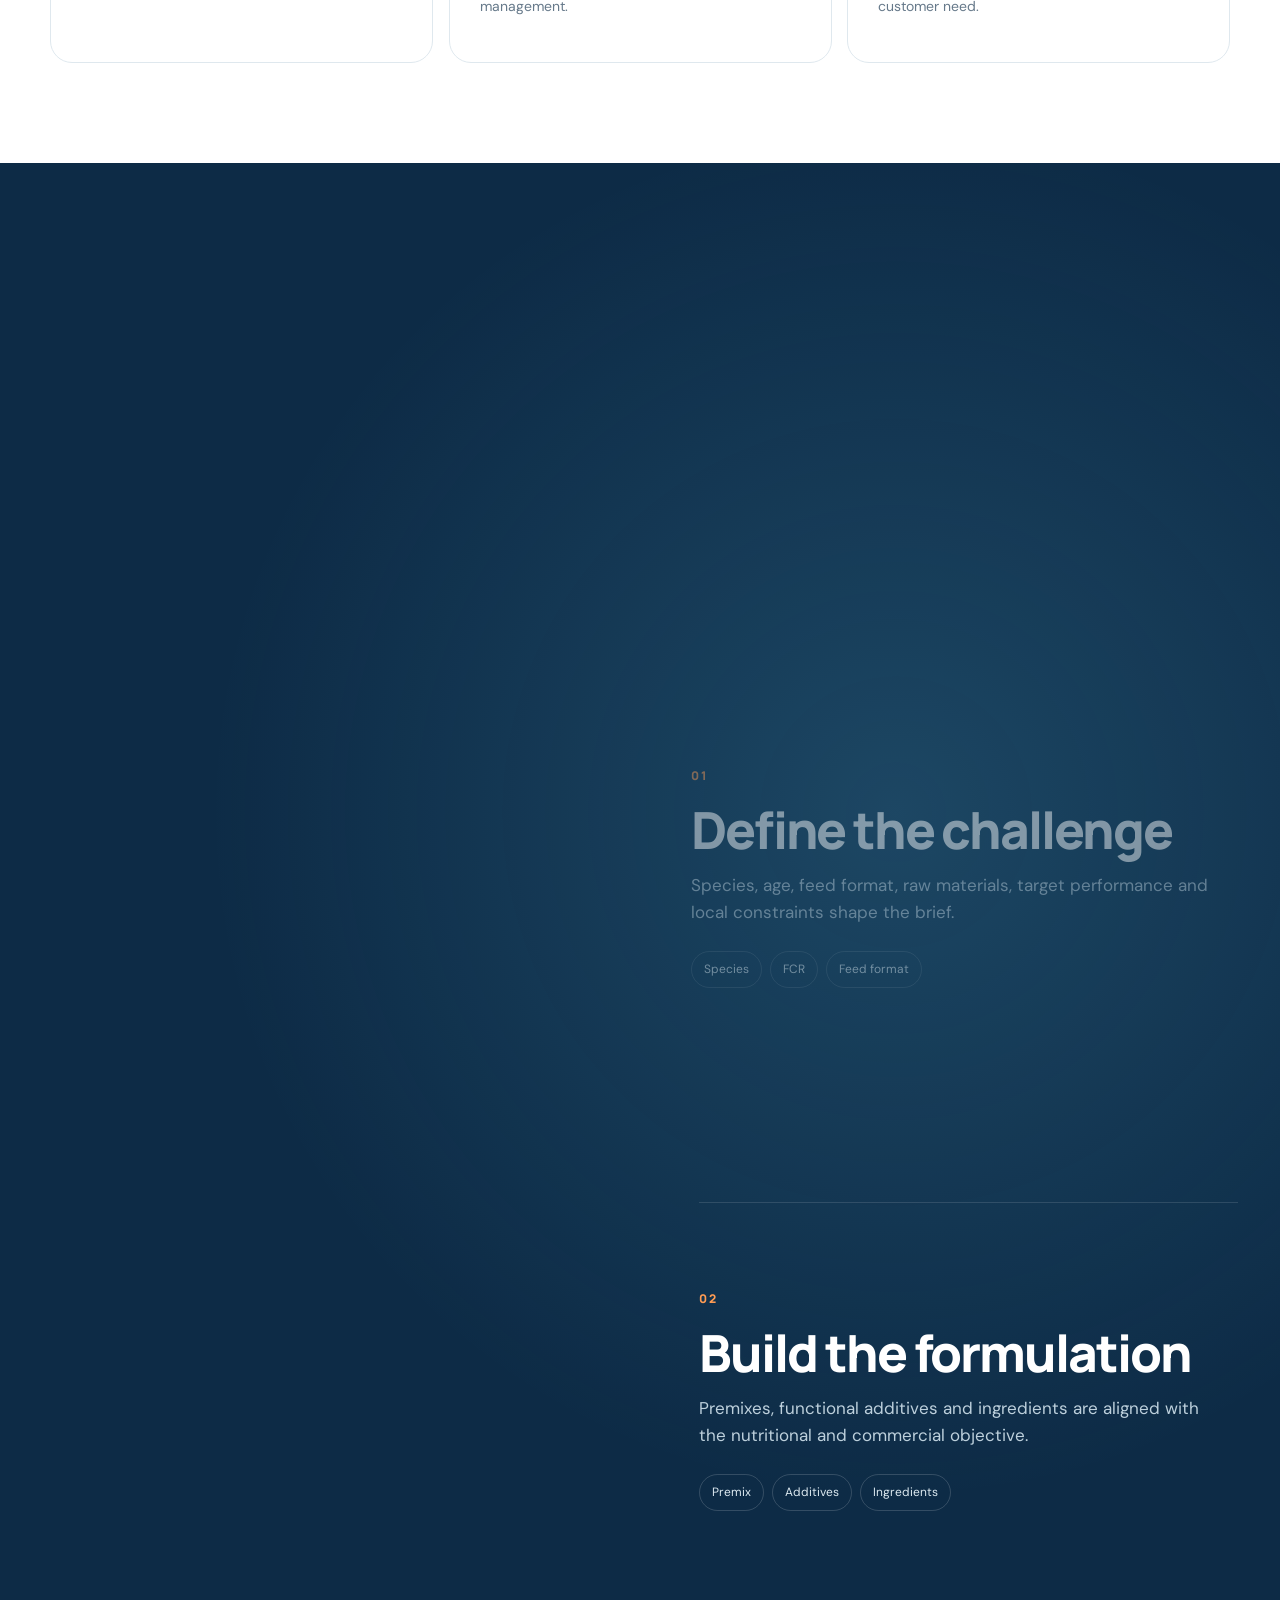
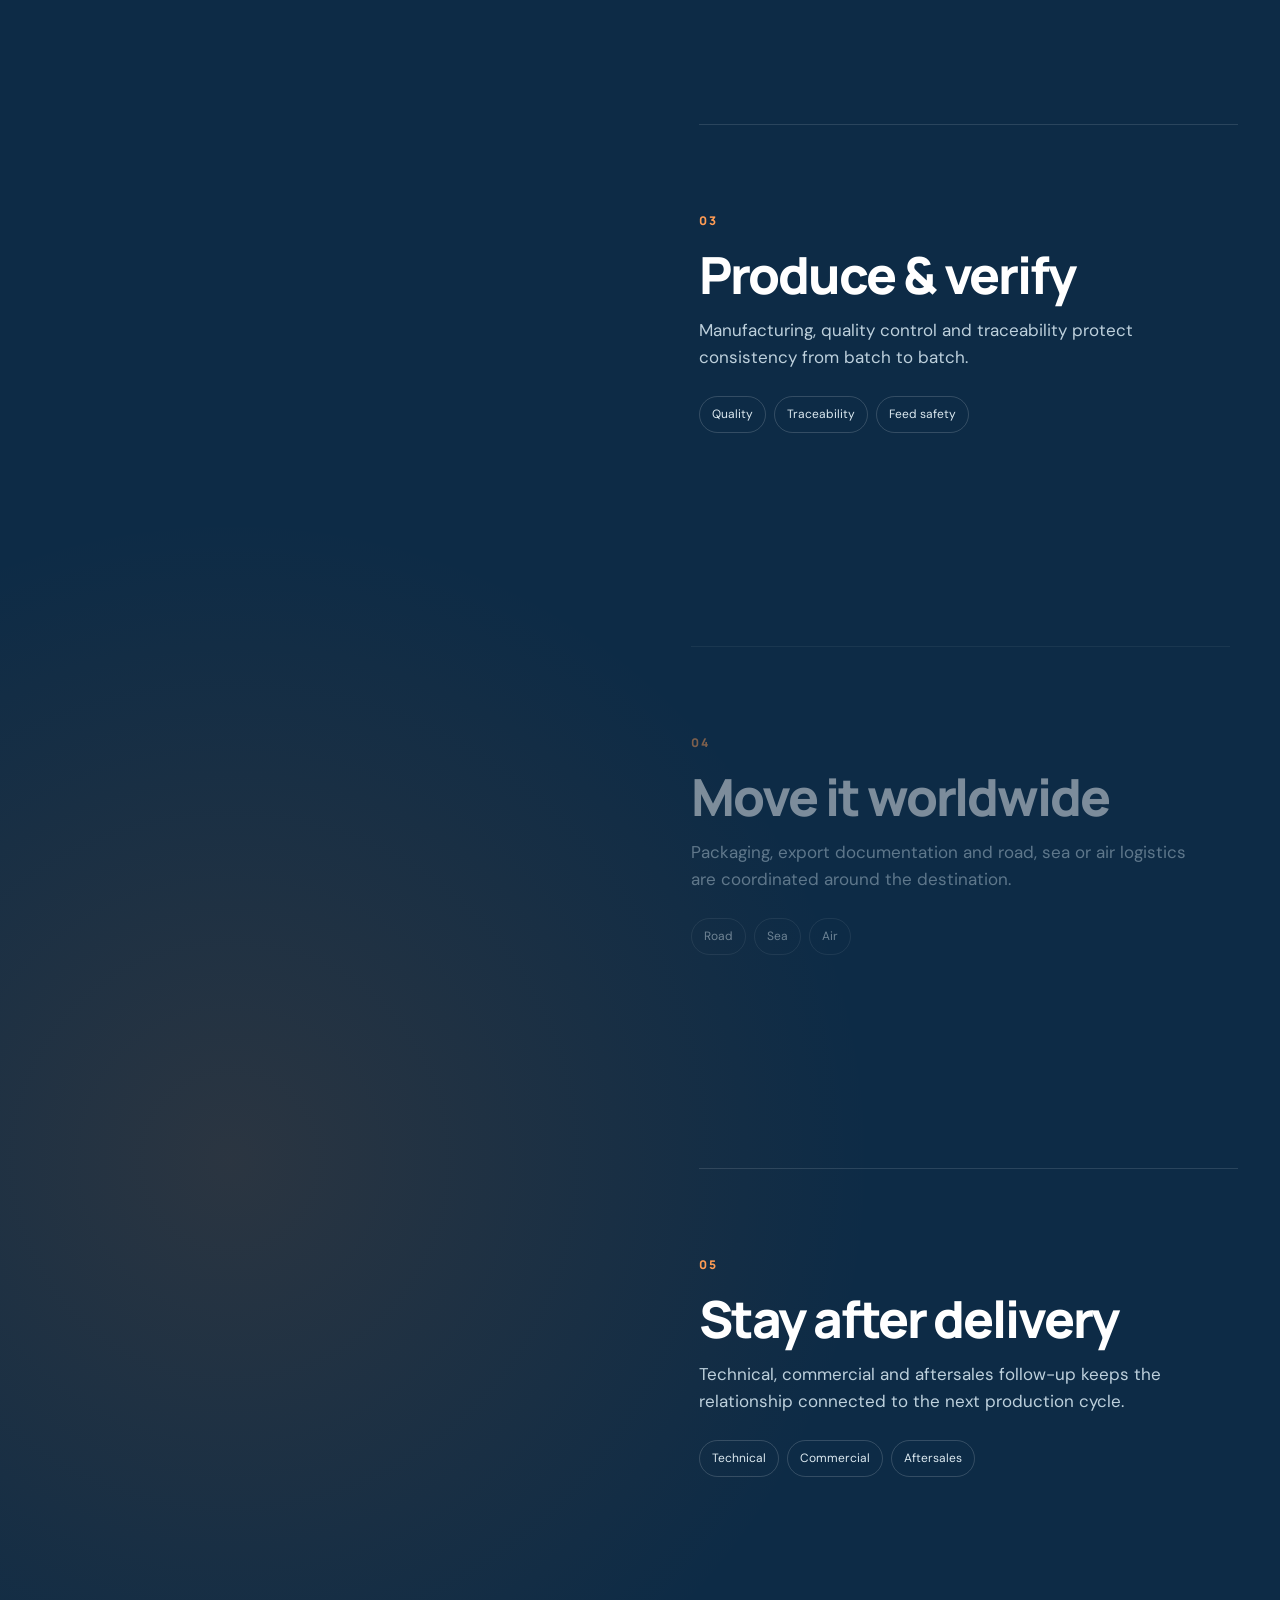
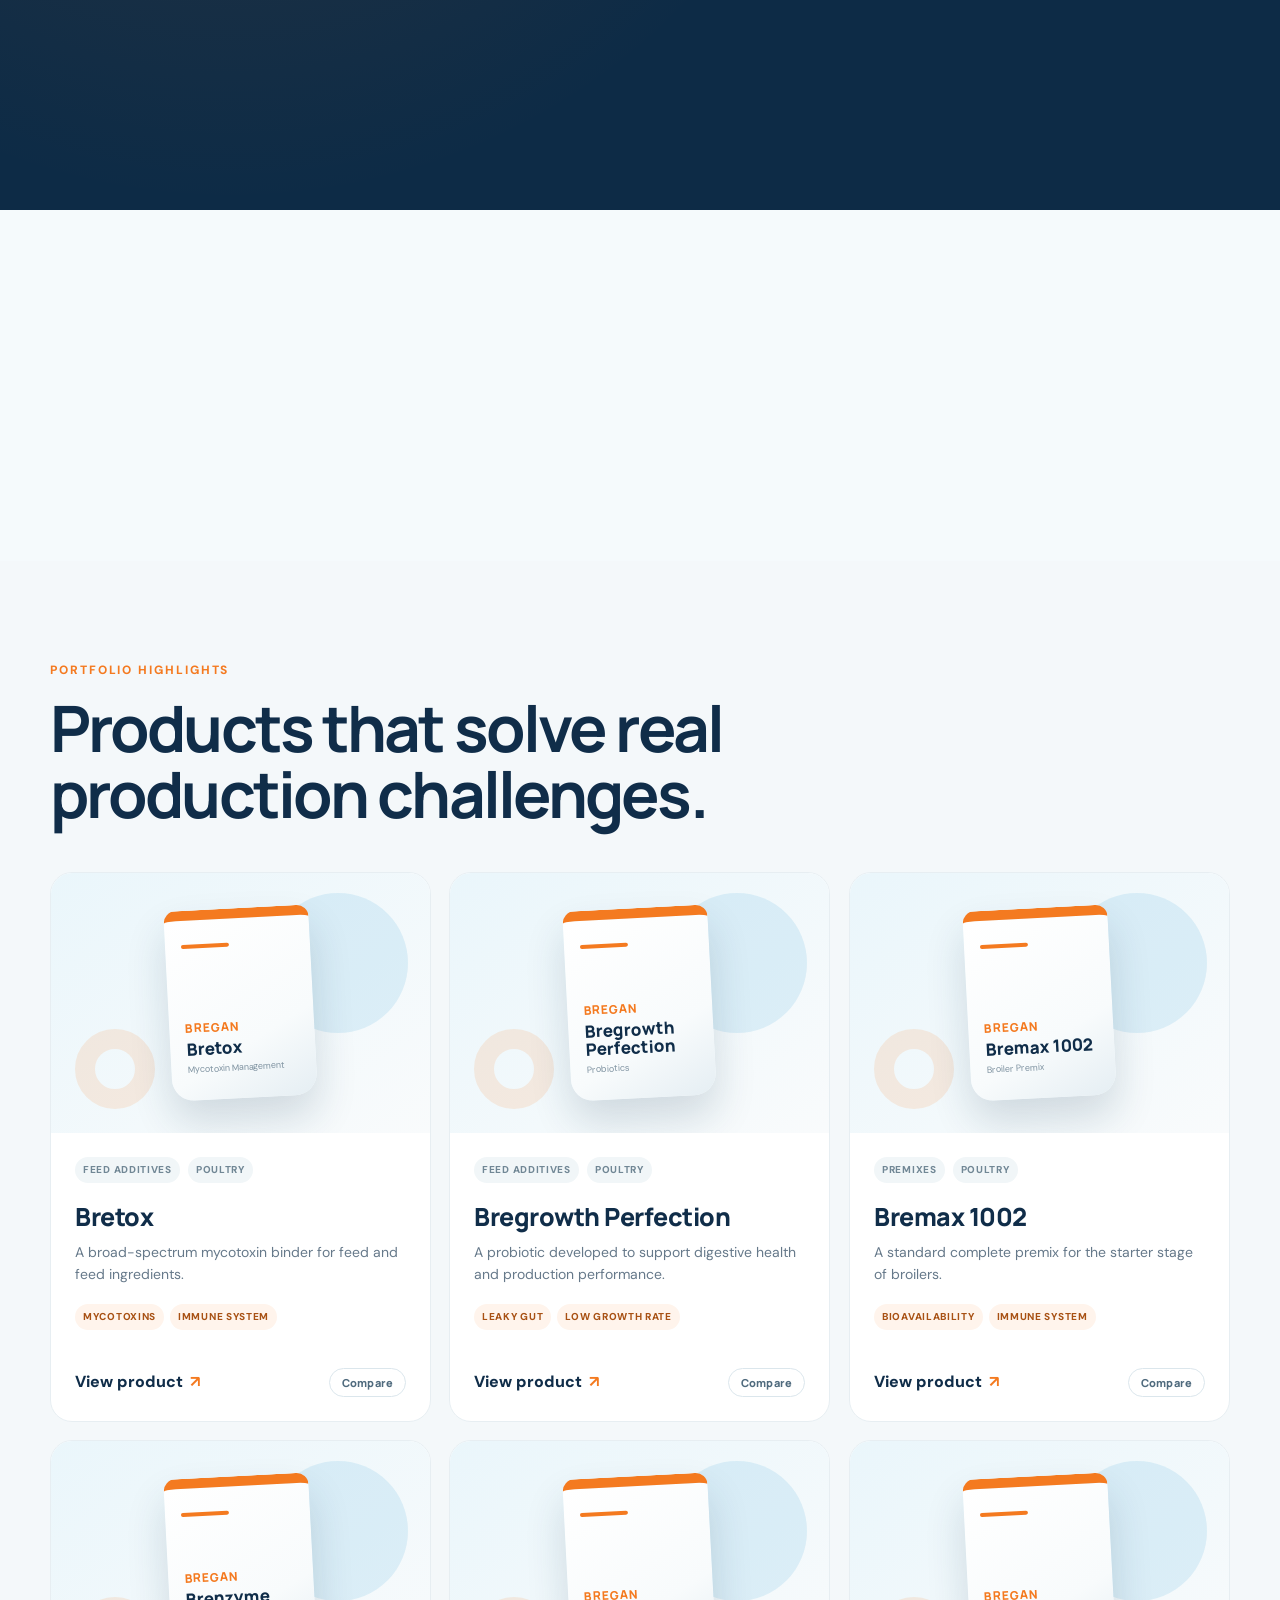
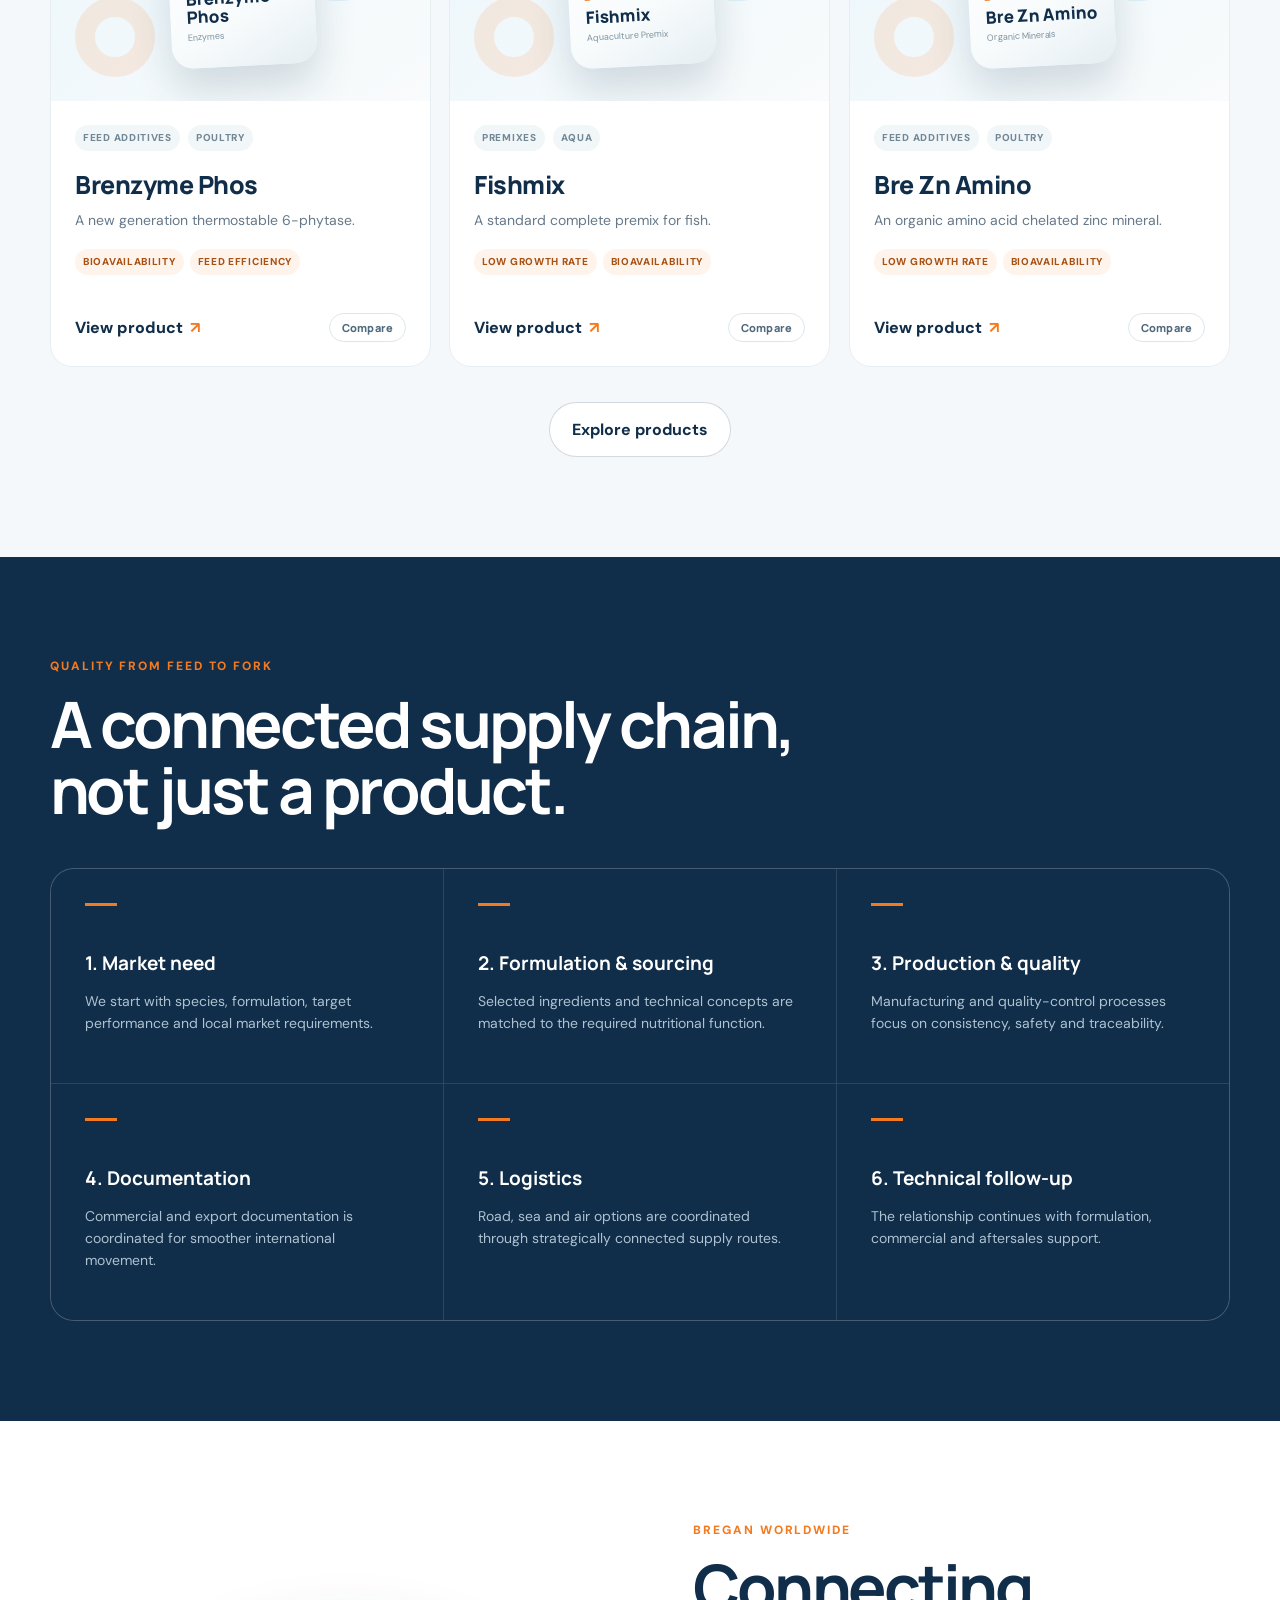
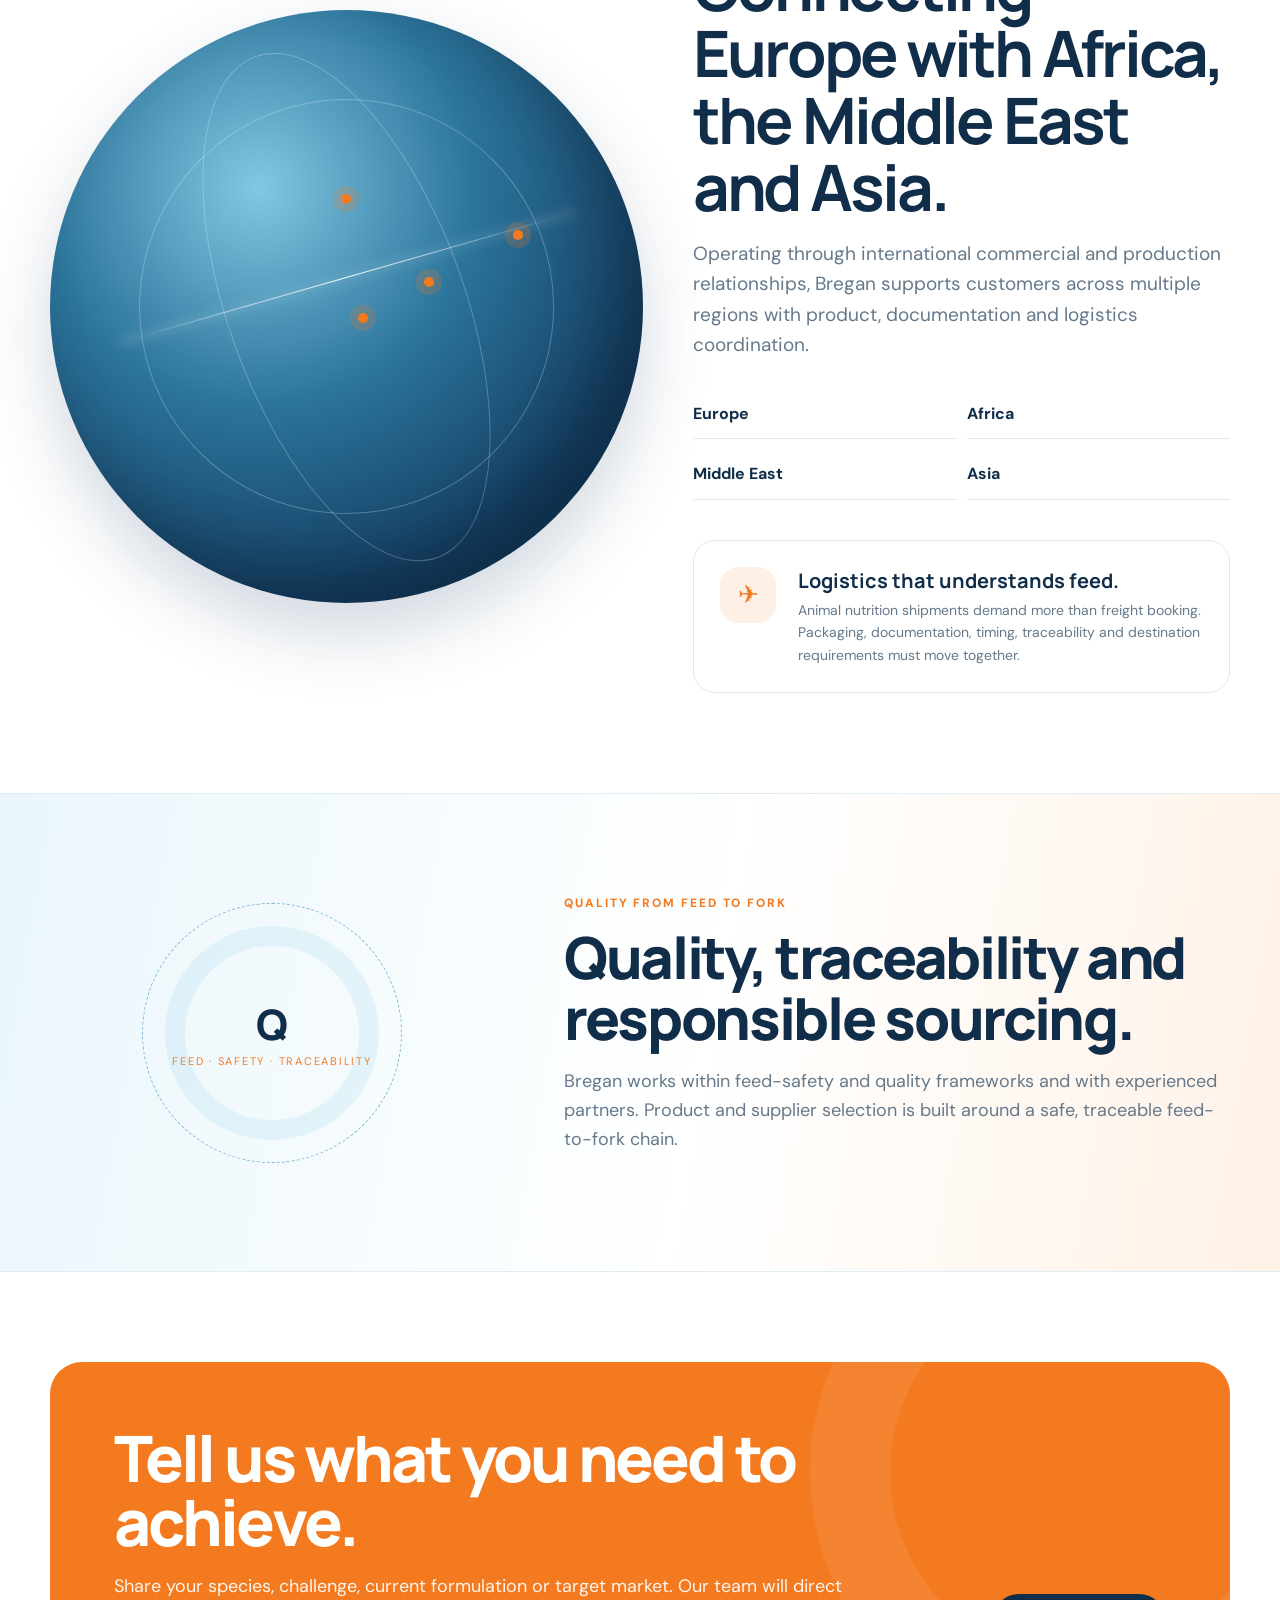
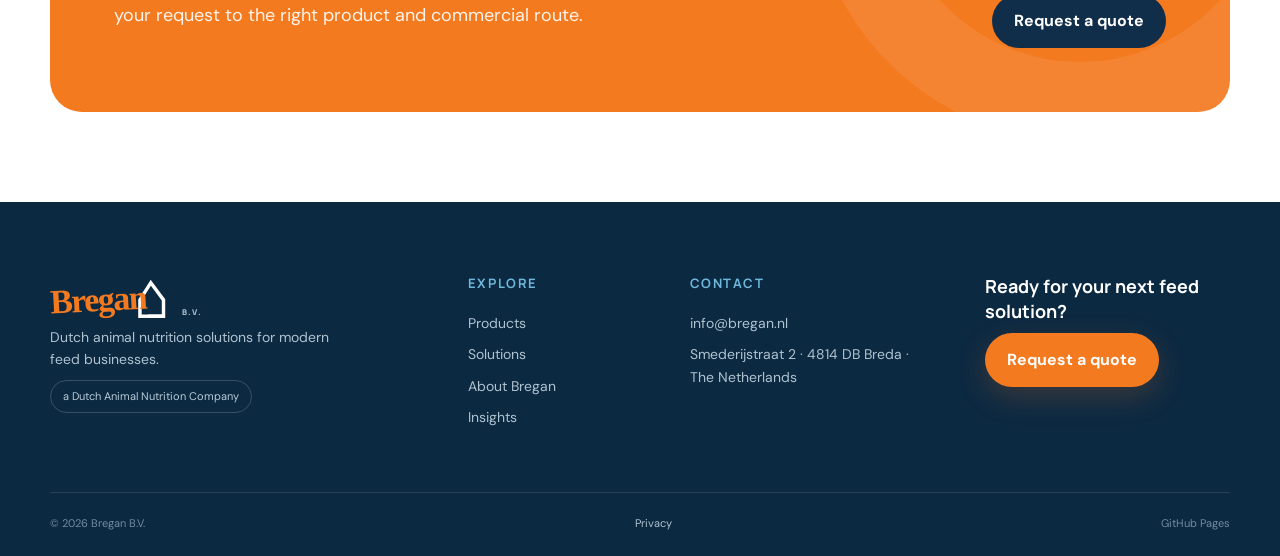
==== commit 282a0382: "Link site manifest" ====
--- a/index.html
+++ b/index.html
@@ -1 +1 @@
-<!doctype html><html lang="en"><head><meta charset="utf-8"><meta name="viewport" content="width=device-width,initial-scale=1"><meta name="description" content="Bregan B.V. — Dutch animal nutrition company for premixes, feed additives and global feed solutions."><meta name="theme-color" content="#102d49"><title>Bregan B.V. | Dutch Animal Nutrition</title><link rel="icon" href="assets/favicon.svg" type="image/svg+xml"><link rel="stylesheet" href="assets/css/styles.css"></head><body data-page="home"><div id="site-header"></div><main><section class="hero"><div class="hero-bg"></div><div class="container hero-content"><div class="hero-copy reveal in-view"><div class="eyebrow" data-i18n="hero_eyebrow"></div><h1 data-i18n="hero_title"></h1><p data-i18n="hero_body"></p><div class="hero-actions"><a class="btn btn-orange" href="products.html" data-i18n="explore_products"></a><button class="btn btn-ghost" data-open-quote data-i18n="quote"></button></div><div class="hero-stats"><div class="hero-stat"><strong>3</strong><span data-i18n="stat_portfolio"></span></div><div class="hero-stat"><strong>R · S · A</strong><span data-i18n="stat_routes"></span></div><div class="hero-stat"><strong>6+</strong><span data-i18n="stat_species"></span></div></div></div></div><div class="floating-badge">FOR THE<br>BEST ANIMAL<br>↗</div></section><div class="logo-ribbon"><div class="ribbon-track"><span>Premixes</span><span>Feed additives</span><span>Feed ingredients</span><span>Technical support</span><span>Global logistics</span><span>Premixes</span><span>Feed additives</span><span>Feed ingredients</span><span>Technical support</span><span>Global logistics</span></div></div><section class="section expertise"><div class="container"><div class="section-heading reveal"><div class="eyebrow" data-i18n="expertise_kicker"></div><h2 data-i18n="expertise_title"></h2><p data-i18n="expertise_body"></p></div><div class="cap-grid"><article class="cap-card reveal"><div class="cap-icon">⌬</div><h3 data-i18n="cap_rd"></h3><p data-i18n="cap_rd_text"></p></article><article class="cap-card reveal"><div class="cap-icon">⚙</div><h3 data-i18n="cap_prod"></h3><p data-i18n="cap_prod_text"></p></article><article class="cap-card reveal"><div class="cap-icon">↗</div><h3 data-i18n="cap_trade"></h3><p data-i18n="cap_trade_text"></p></article><article class="cap-card reveal"><div class="cap-icon">◎</div><h3 data-i18n="cap_after"></h3><p data-i18n="cap_after_text"></p></article></div></div></section><section class="section"><div class="container"><div class="section-heading reveal"><div class="eyebrow" data-i18n="species_kicker"></div><h2 data-i18n="species_title"></h2></div><div class="species-grid"><a class="species-card poultry reveal" href="products.html?species=Poultry"><span class="species-art">🐔</span><div><h3 data-i18n="poultry"></h3><p data-i18n="poultry_text"></p><span class="arrow-round">↗</span></div></a><a class="species-card ruminant reveal" href="products.html?species=Ruminants"><span class="species-art">🐄</span><div><h3 data-i18n="ruminants"></h3><p data-i18n="ruminants_text"></p><span class="arrow-round">↗</span></div></a><a class="species-card aqua reveal" href="products.html?species=Aqua"><span class="species-art">🐟</span><div><h3 data-i18n="aqua"></h3><p data-i18n="aqua_text"></p><span class="arrow-round">↗</span></div></a><a class="species-card feedmills reveal" href="solutions.html"><span class="species-art">🏭</span><div><h3 data-i18n="feedmills"></h3><p data-i18n="feedmills_text"></p><span class="arrow-round">↗</span></div></a></div></div></section><section class="section-tight"><div class="container"><div class="finder-banner reveal"><div><div class="eyebrow" data-i18n="finder_kicker"></div><h2 data-i18n="finder_title"></h2><p data-i18n="finder_body"></p></div><div class="finder-control"><label data-i18n="search_label"></label><div class="fake-input"><span data-i18n="search_placeholder"></span><b>⌕</b></div><a class="btn btn-orange btn-wide" href="products.html" data-i18n="finder_button"></a></div></div></div></section><section class="section"><div class="container"><div class="section-heading reveal"><div class="eyebrow" data-i18n="solutions_kicker"></div><h2 data-i18n="solutions_title"></h2></div><div class="solution-grid"><article class="solution-card reveal"><span class="num">01</span><h3 data-i18n="sol_gut"></h3><p data-i18n="sol_gut_text"></p></article><article class="solution-card reveal"><span class="num">02</span><h3 data-i18n="sol_toxin"></h3><p data-i18n="sol_toxin_text"></p></article><article class="solution-card reveal"><span class="num">03</span><h3 data-i18n="sol_efficiency"></h3><p data-i18n="sol_efficiency_text"></p></article><article class="solution-card reveal"><span class="num">04</span><h3 data-i18n="sol_quality"></h3><p data-i18n="sol_quality_text"></p></article><article class="solution-card reveal"><span class="num">05</span><h3 data-i18n="sol_safety"></h3><p data-i18n="sol_safety_text"></p></article><article class="solution-card reveal"><span class="num">06</span><h3 data-i18n="sol_custom"></h3><p data-i18n="sol_custom_text"></p></article></div></div></section><section class="section products-section"><div class="container"><div class="section-heading reveal"><div class="eyebrow" data-i18n="featured_kicker"></div><h2 data-i18n="featured_title"></h2></div><div class="product-grid" id="featuredProducts"></div><div style="text-align:center;margin-top:35px"><a class="btn btn-ghost" href="products.html" data-i18n="explore_products"></a></div></div></section><section class="section process"><div class="container"><div class="section-heading reveal"><div class="eyebrow" data-i18n="process_kicker"></div><h2 data-i18n="process_title"></h2></div><div class="process-grid"><article class="process-step reveal"><h3 data-i18n="step1"></h3><p data-i18n="step1_text"></p></article><article class="process-step reveal"><h3 data-i18n="step2"></h3><p data-i18n="step2_text"></p></article><article class="process-step reveal"><h3 data-i18n="step3"></h3><p data-i18n="step3_text"></p></article><article class="process-step reveal"><h3 data-i18n="step4"></h3><p data-i18n="step4_text"></p></article><article class="process-step reveal"><h3 data-i18n="step5"></h3><p data-i18n="step5_text"></p></article><article class="process-step reveal"><h3 data-i18n="step6"></h3><p data-i18n="step6_text"></p></article></div></div></section><section class="section"><div class="container worldwide-grid"><div class="globe reveal"><span class="route"></span><span class="dot eu"></span><span class="dot af"></span><span class="dot me"></span><span class="dot as"></span></div><div class="reveal"><div class="eyebrow" data-i18n="worldwide_kicker"></div><h2 class="display-title" data-i18n="worldwide_title"></h2><p class="lead" data-i18n="worldwide_body"></p><div class="region-list"><div>Europe</div><div>Africa</div><div>Middle East</div><div>Asia</div></div><div class="logistics-card"><div class="logistics-icon">✈</div><div><h3 data-i18n="logistics_title"></h3><p data-i18n="logistics_body"></p></div></div></div></div></section><section class="section quality-band"><div class="container quality-grid"><div class="quality-seal reveal"><strong>Q</strong><span>Feed · Safety · Traceability</span></div><div class="quality-copy reveal"><div class="eyebrow">QUALITY FROM FEED TO FORK</div><h2 data-i18n="quality_title"></h2><p data-i18n="quality_body"></p></div></div></section><section class="cta"><div class="container"><div class="cta-box reveal"><div><h2 data-i18n="cta_title"></h2><p data-i18n="cta_body"></p></div><button class="btn btn-navy" data-open-quote data-i18n="quote"></button></div></div></section></main><div id="site-footer"></div><script src="assets/js/data.js"></script><script src="assets/js/site.js"></script></body></html>+<!doctype html><html lang="en"><head><meta charset="utf-8"><meta name="viewport" content="width=device-width,initial-scale=1"><meta name="description" content="Bregan B.V. — Dutch animal nutrition company for premixes, feed additives and global feed solutions."><meta name="theme-color" content="#102d49"><title>Bregan B.V. | Dutch Animal Nutrition</title><link rel="icon" href="assets/favicon.svg" type="image/svg+xml"><link rel="manifest" href="site.webmanifest"><link rel="stylesheet" href="assets/css/styles.css"></head><body data-page="home"><div id="site-header"></div><main><section class="hero"><div class="hero-bg"></div><div class="container hero-content"><div class="hero-copy reveal in-view"><div class="eyebrow" data-i18n="hero_eyebrow"></div><h1 data-i18n="hero_title"></h1><p data-i18n="hero_body"></p><div class="hero-actions"><a class="btn btn-orange" href="products.html" data-i18n="explore_products"></a><button class="btn btn-ghost" data-open-quote data-i18n="quote"></button></div><div class="hero-stats"><div class="hero-stat"><strong>3</strong><span data-i18n="stat_portfolio"></span></div><div class="hero-stat"><strong>R · S · A</strong><span data-i18n="stat_routes"></span></div><div class="hero-stat"><strong>6+</strong><span data-i18n="stat_species"></span></div></div></div></div><div class="floating-badge">FOR THE<br>BEST ANIMAL<br>↗</div></section><div class="logo-ribbon"><div class="ribbon-track"><span>Premixes</span><span>Feed additives</span><span>Feed ingredients</span><span>Technical support</span><span>Global logistics</span><span>Premixes</span><span>Feed additives</span><span>Feed ingredients</span><span>Technical support</span><span>Global logistics</span></div></div><section class="section expertise"><div class="container"><div class="section-heading reveal"><div class="eyebrow" data-i18n="expertise_kicker"></div><h2 data-i18n="expertise_title"></h2><p data-i18n="expertise_body"></p></div><div class="cap-grid"><article class="cap-card reveal"><div class="cap-icon">⌬</div><h3 data-i18n="cap_rd"></h3><p data-i18n="cap_rd_text"></p></article><article class="cap-card reveal"><div class="cap-icon">⚙</div><h3 data-i18n="cap_prod"></h3><p data-i18n="cap_prod_text"></p></article><article class="cap-card reveal"><div class="cap-icon">↗</div><h3 data-i18n="cap_trade"></h3><p data-i18n="cap_trade_text"></p></article><article class="cap-card reveal"><div class="cap-icon">◎</div><h3 data-i18n="cap_after"></h3><p data-i18n="cap_after_text"></p></article></div></div></section><section class="section"><div class="container"><div class="section-heading reveal"><div class="eyebrow" data-i18n="species_kicker"></div><h2 data-i18n="species_title"></h2></div><div class="species-grid"><a class="species-card poultry reveal" href="products.html?species=Poultry"><span class="species-art">🐔</span><div><h3 data-i18n="poultry"></h3><p data-i18n="poultry_text"></p><span class="arrow-round">↗</span></div></a><a class="species-card ruminant reveal" href="products.html?species=Ruminants"><span class="species-art">🐄</span><div><h3 data-i18n="ruminants"></h3><p data-i18n="ruminants_text"></p><span class="arrow-round">↗</span></div></a><a class="species-card aqua reveal" href="products.html?species=Aqua"><span class="species-art">🐟</span><div><h3 data-i18n="aqua"></h3><p data-i18n="aqua_text"></p><span class="arrow-round">↗</span></div></a><a class="species-card feedmills reveal" href="solutions.html"><span class="species-art">🏭</span><div><h3 data-i18n="feedmills"></h3><p data-i18n="feedmills_text"></p><span class="arrow-round">↗</span></div></a></div></div></section><section class="section-tight"><div class="container"><div class="finder-banner reveal"><div><div class="eyebrow" data-i18n="finder_kicker"></div><h2 data-i18n="finder_title"></h2><p data-i18n="finder_body"></p></div><div class="finder-control"><label data-i18n="search_label"></label><div class="fake-input"><span data-i18n="search_placeholder"></span><b>⌕</b></div><a class="btn btn-orange btn-wide" href="products.html" data-i18n="finder_button"></a></div></div></div></section><section class="section"><div class="container"><div class="section-heading reveal"><div class="eyebrow" data-i18n="solutions_kicker"></div><h2 data-i18n="solutions_title"></h2></div><div class="solution-grid"><article class="solution-card reveal"><span class="num">01</span><h3 data-i18n="sol_gut"></h3><p data-i18n="sol_gut_text"></p></article><article class="solution-card reveal"><span class="num">02</span><h3 data-i18n="sol_toxin"></h3><p data-i18n="sol_toxin_text"></p></article><article class="solution-card reveal"><span class="num">03</span><h3 data-i18n="sol_efficiency"></h3><p data-i18n="sol_efficiency_text"></p></article><article class="solution-card reveal"><span class="num">04</span><h3 data-i18n="sol_quality"></h3><p data-i18n="sol_quality_text"></p></article><article class="solution-card reveal"><span class="num">05</span><h3 data-i18n="sol_safety"></h3><p data-i18n="sol_safety_text"></p></article><article class="solution-card reveal"><span class="num">06</span><h3 data-i18n="sol_custom"></h3><p data-i18n="sol_custom_text"></p></article></div></div></section><section class="section products-section"><div class="container"><div class="section-heading reveal"><div class="eyebrow" data-i18n="featured_kicker"></div><h2 data-i18n="featured_title"></h2></div><div class="product-grid" id="featuredProducts"></div><div style="text-align:center;margin-top:35px"><a class="btn btn-ghost" href="products.html" data-i18n="explore_products"></a></div></div></section><section class="section process"><div class="container"><div class="section-heading reveal"><div class="eyebrow" data-i18n="process_kicker"></div><h2 data-i18n="process_title"></h2></div><div class="process-grid"><article class="process-step reveal"><h3 data-i18n="step1"></h3><p data-i18n="step1_text"></p></article><article class="process-step reveal"><h3 data-i18n="step2"></h3><p data-i18n="step2_text"></p></article><article class="process-step reveal"><h3 data-i18n="step3"></h3><p data-i18n="step3_text"></p></article><article class="process-step reveal"><h3 data-i18n="step4"></h3><p data-i18n="step4_text"></p></article><article class="process-step reveal"><h3 data-i18n="step5"></h3><p data-i18n="step5_text"></p></article><article class="process-step reveal"><h3 data-i18n="step6"></h3><p data-i18n="step6_text"></p></article></div></div></section><section class="section"><div class="container worldwide-grid"><div class="globe reveal"><span class="route"></span><span class="dot eu"></span><span class="dot af"></span><span class="dot me"></span><span class="dot as"></span></div><div class="reveal"><div class="eyebrow" data-i18n="worldwide_kicker"></div><h2 class="display-title" data-i18n="worldwide_title"></h2><p class="lead" data-i18n="worldwide_body"></p><div class="region-list"><div>Europe</div><div>Africa</div><div>Middle East</div><div>Asia</div></div><div class="logistics-card"><div class="logistics-icon">✈</div><div><h3 data-i18n="logistics_title"></h3><p data-i18n="logistics_body"></p></div></div></div></div></section><section class="section quality-band"><div class="container quality-grid"><div class="quality-seal reveal"><strong>Q</strong><span>Feed · Safety · Traceability</span></div><div class="quality-copy reveal"><div class="eyebrow">QUALITY FROM FEED TO FORK</div><h2 data-i18n="quality_title"></h2><p data-i18n="quality_body"></p></div></div></section><section class="cta"><div class="container"><div class="cta-box reveal"><div><h2 data-i18n="cta_title"></h2><p data-i18n="cta_body"></p></div><button class="btn btn-navy" data-open-quote data-i18n="quote"></button></div></div></section></main><div id="site-footer"></div><script src="assets/js/data.js"></script><script src="assets/js/site.js"></script></body></html>
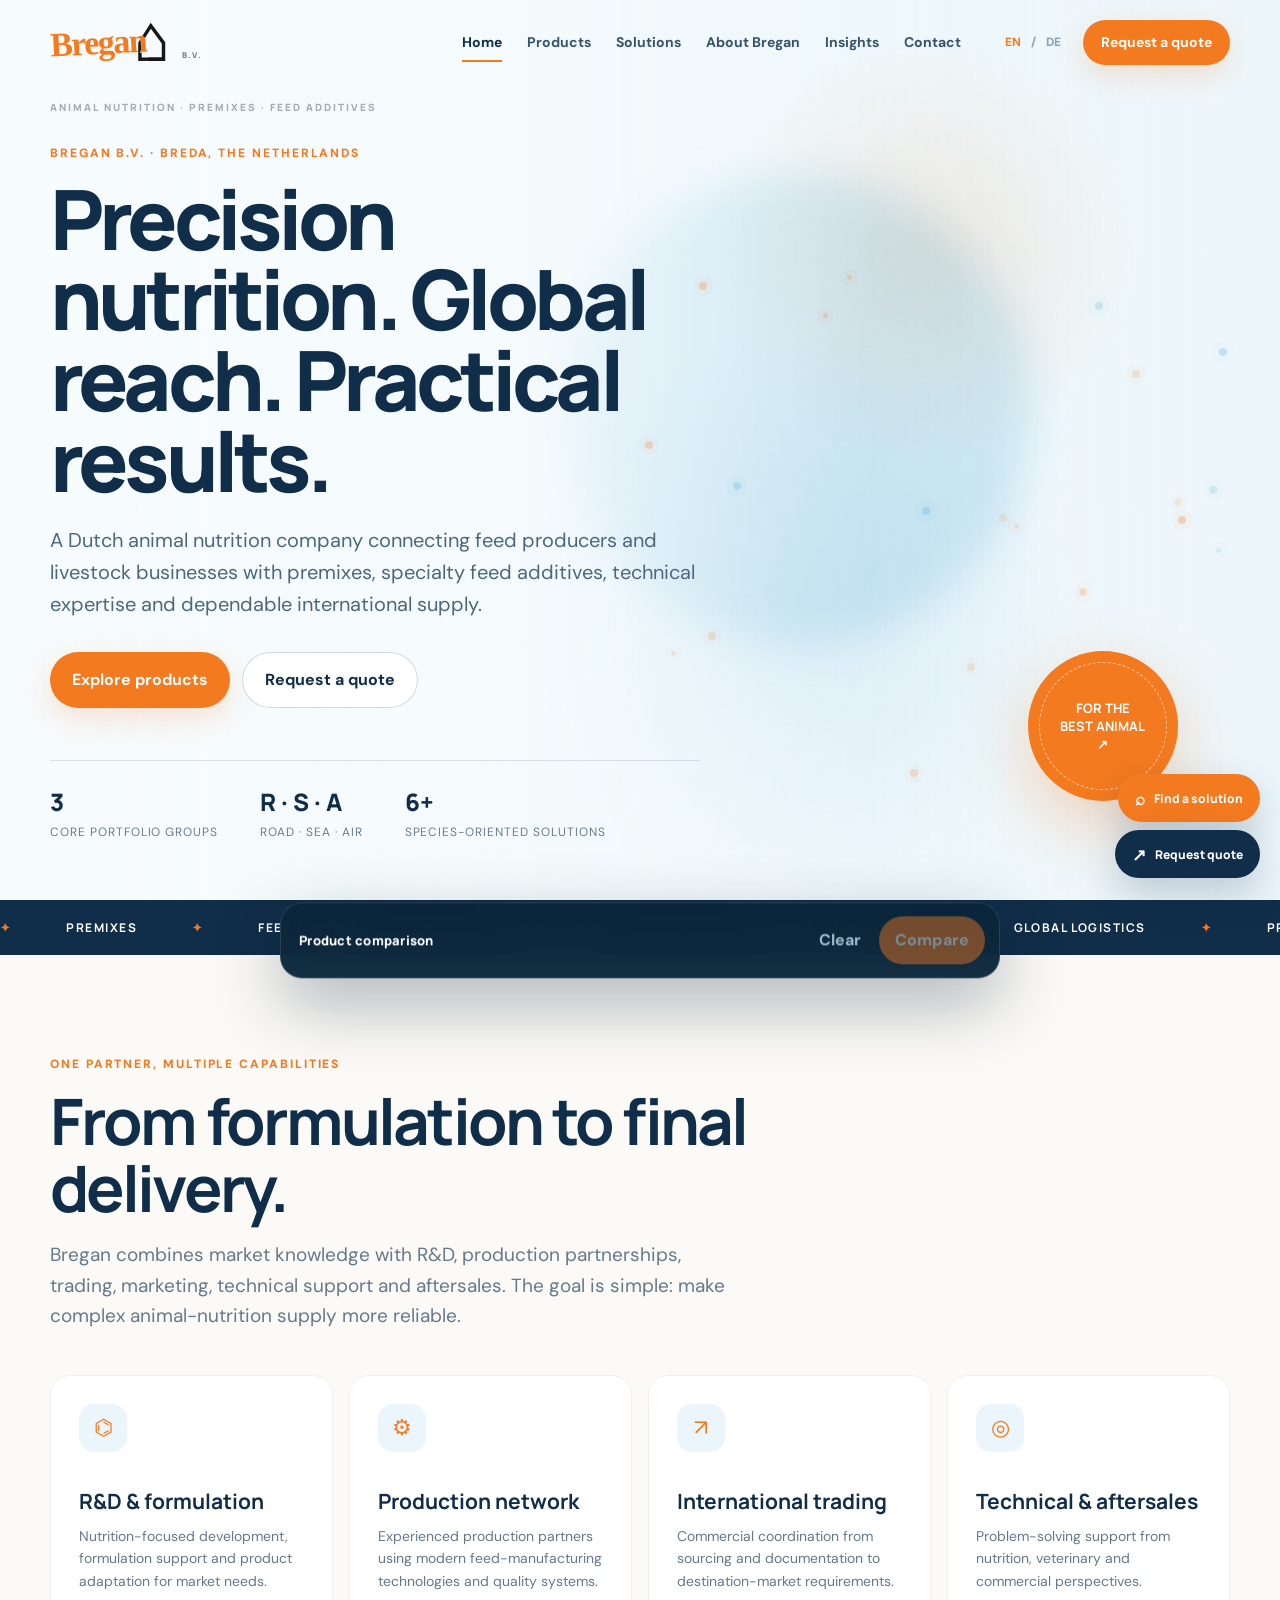
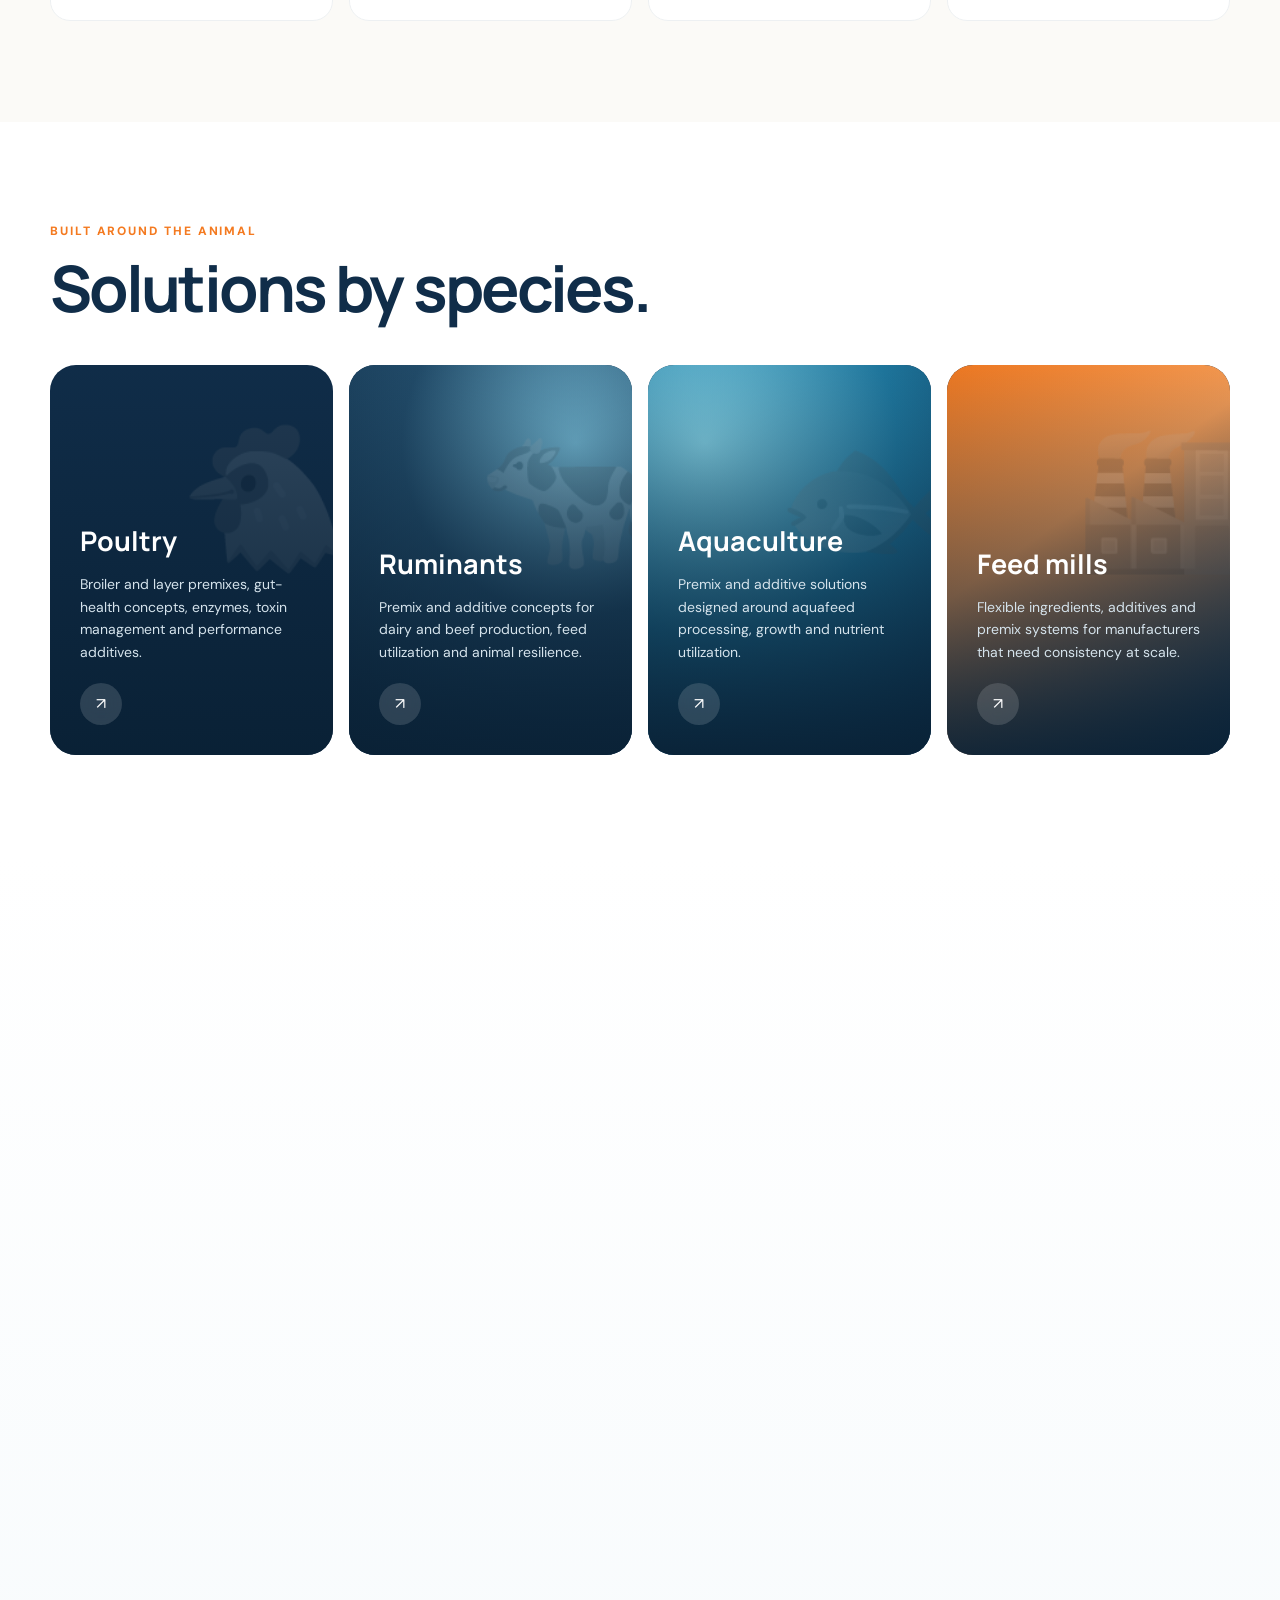
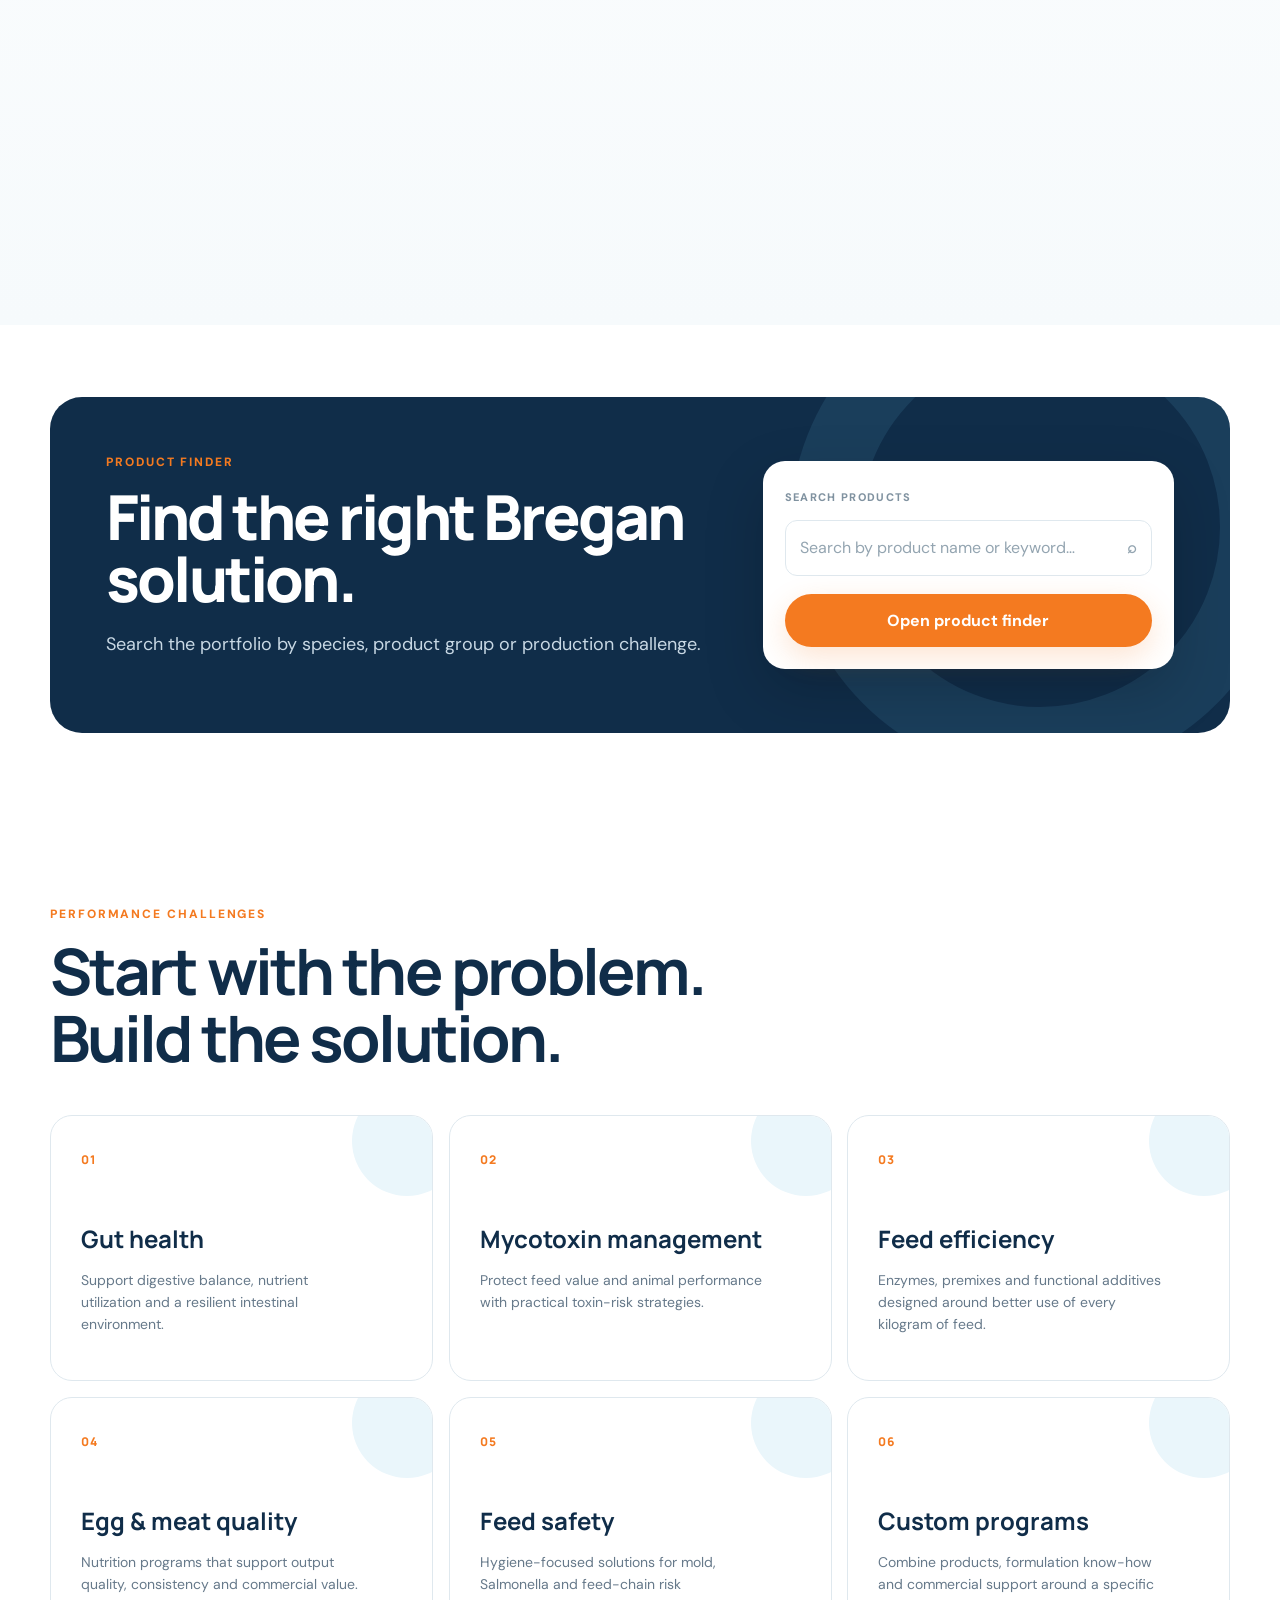
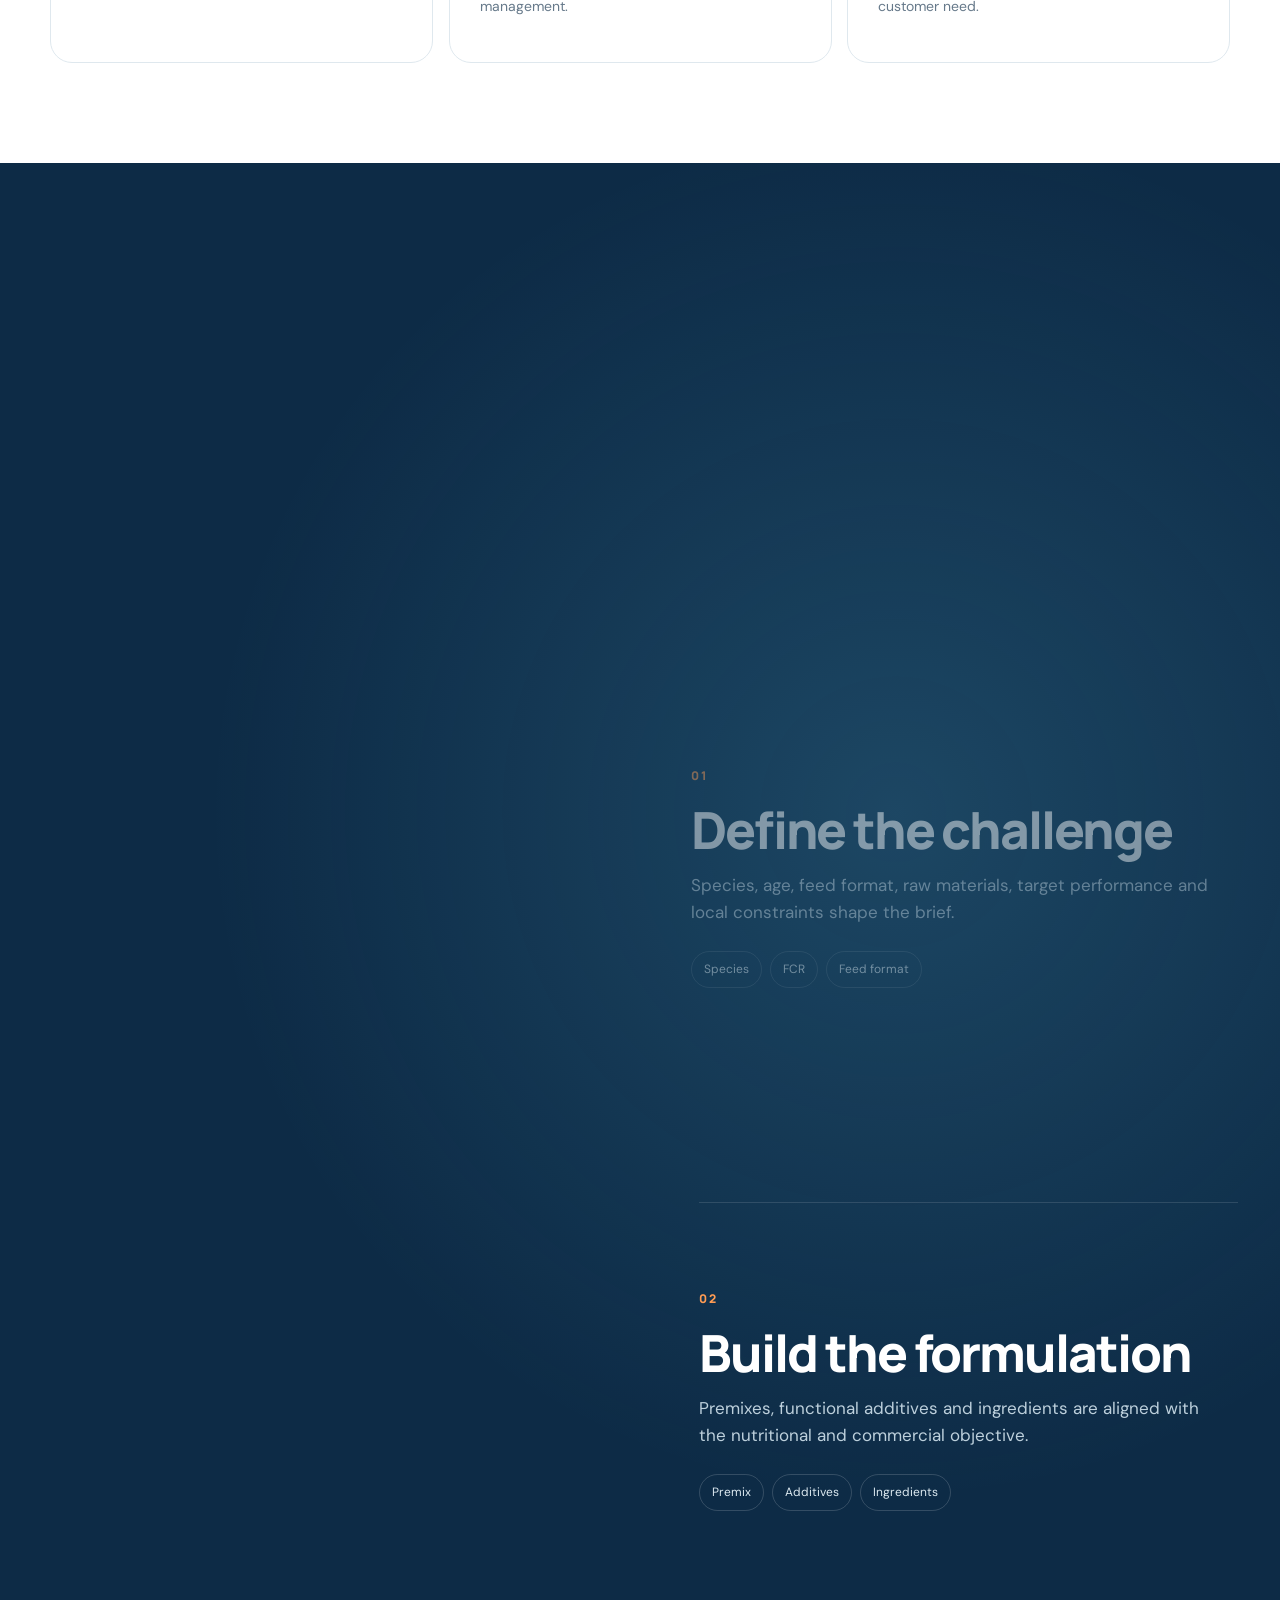
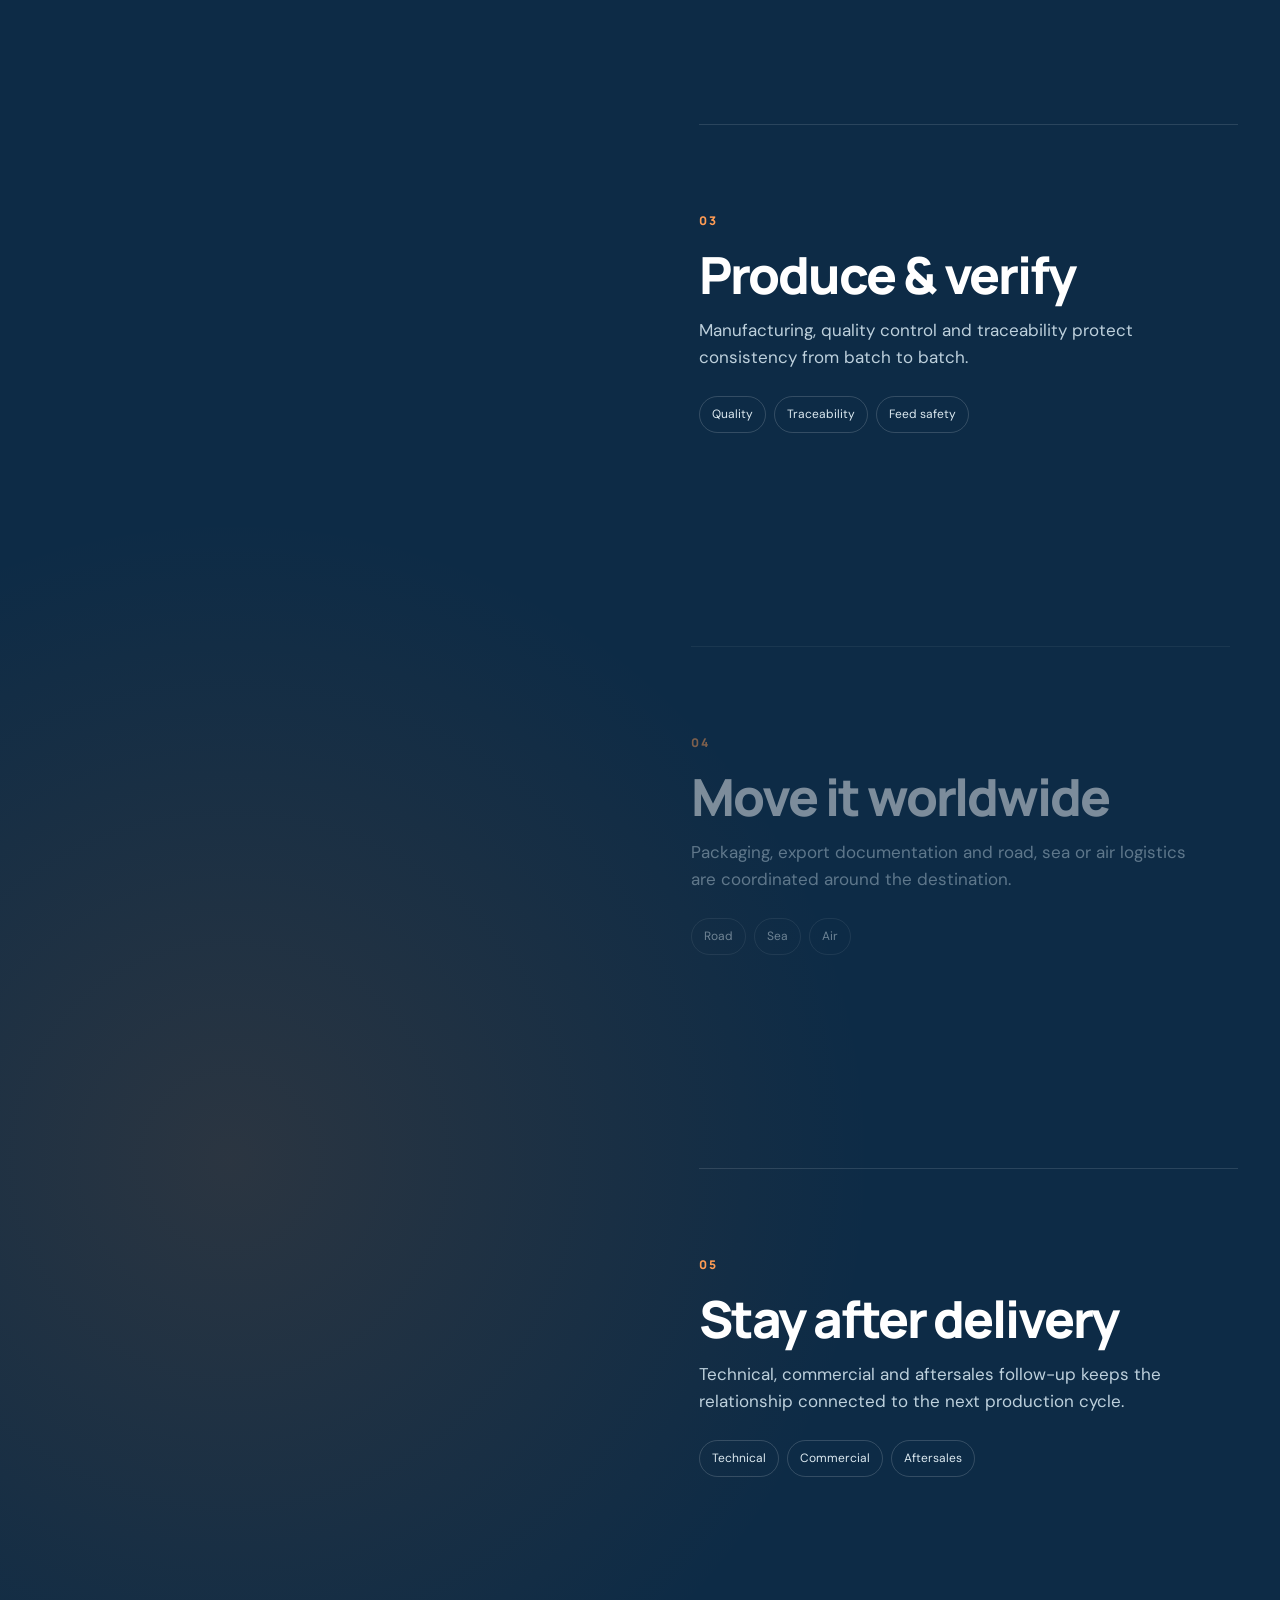
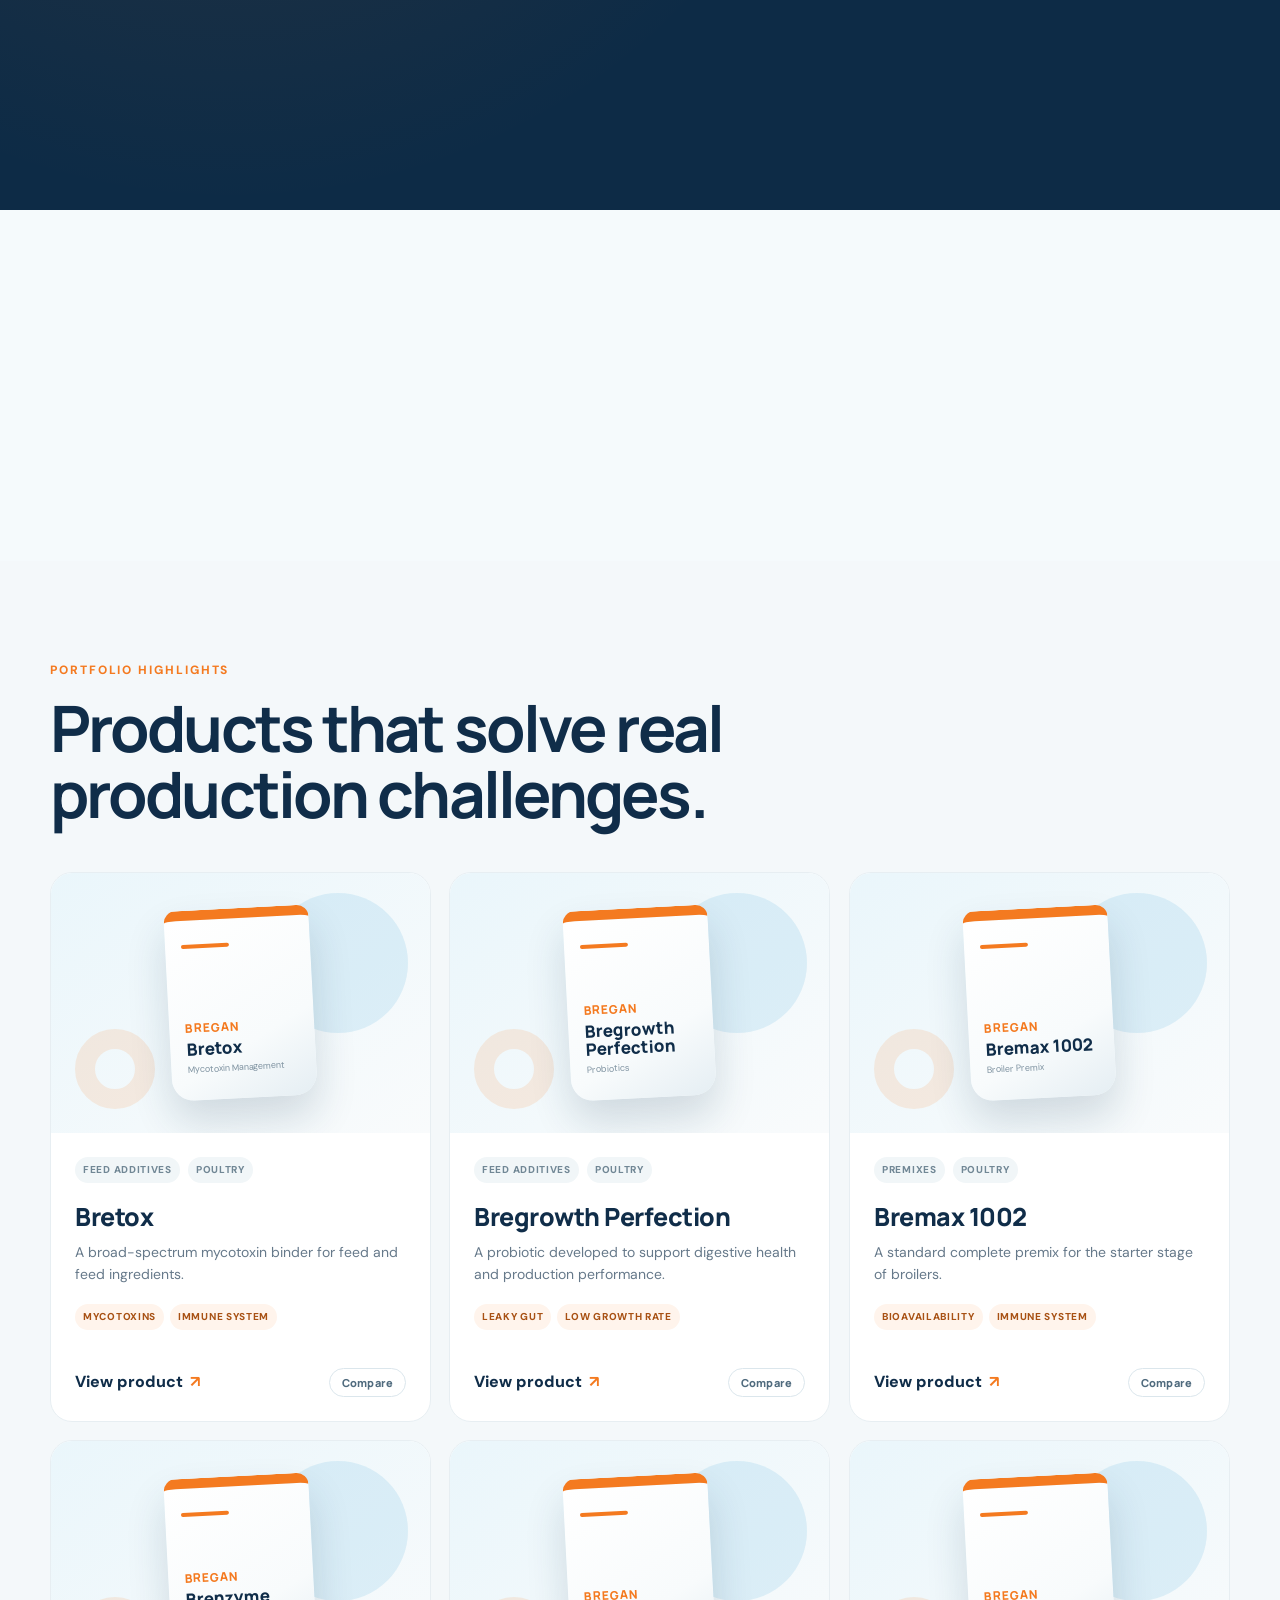
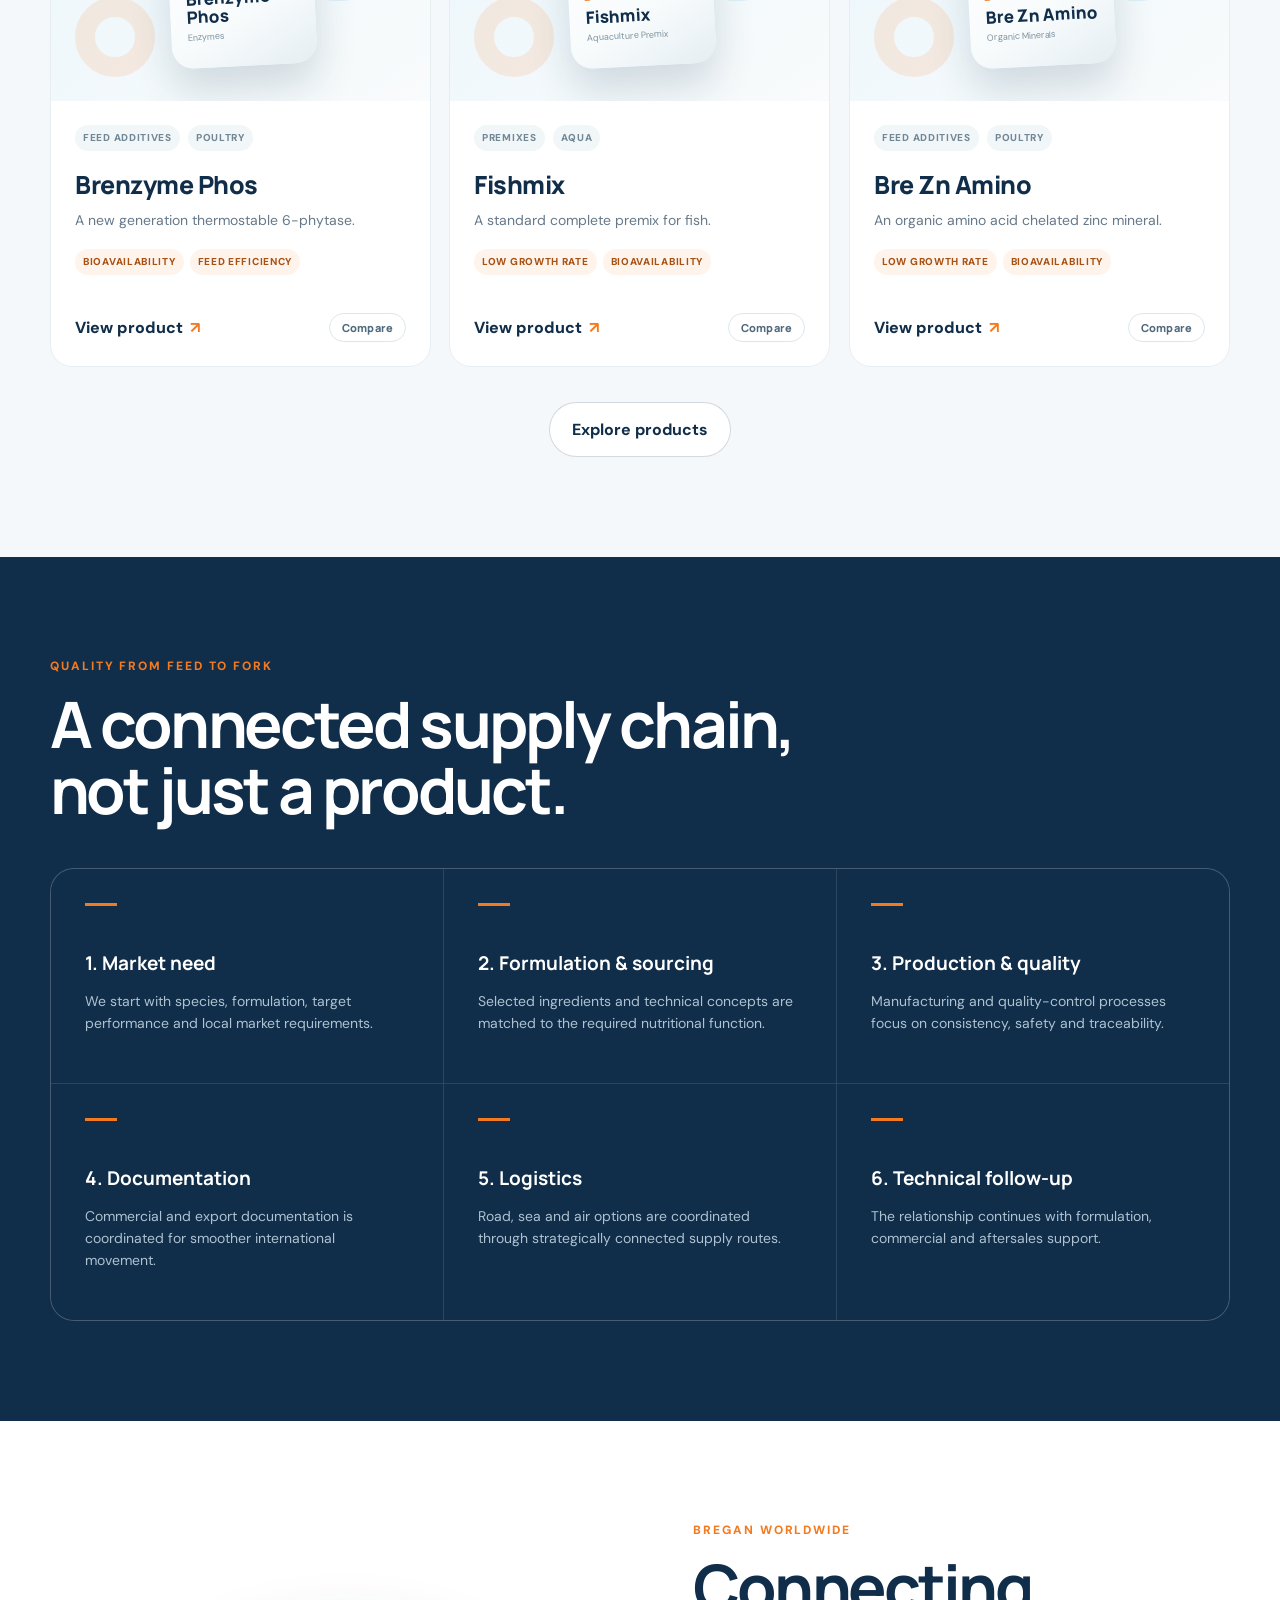
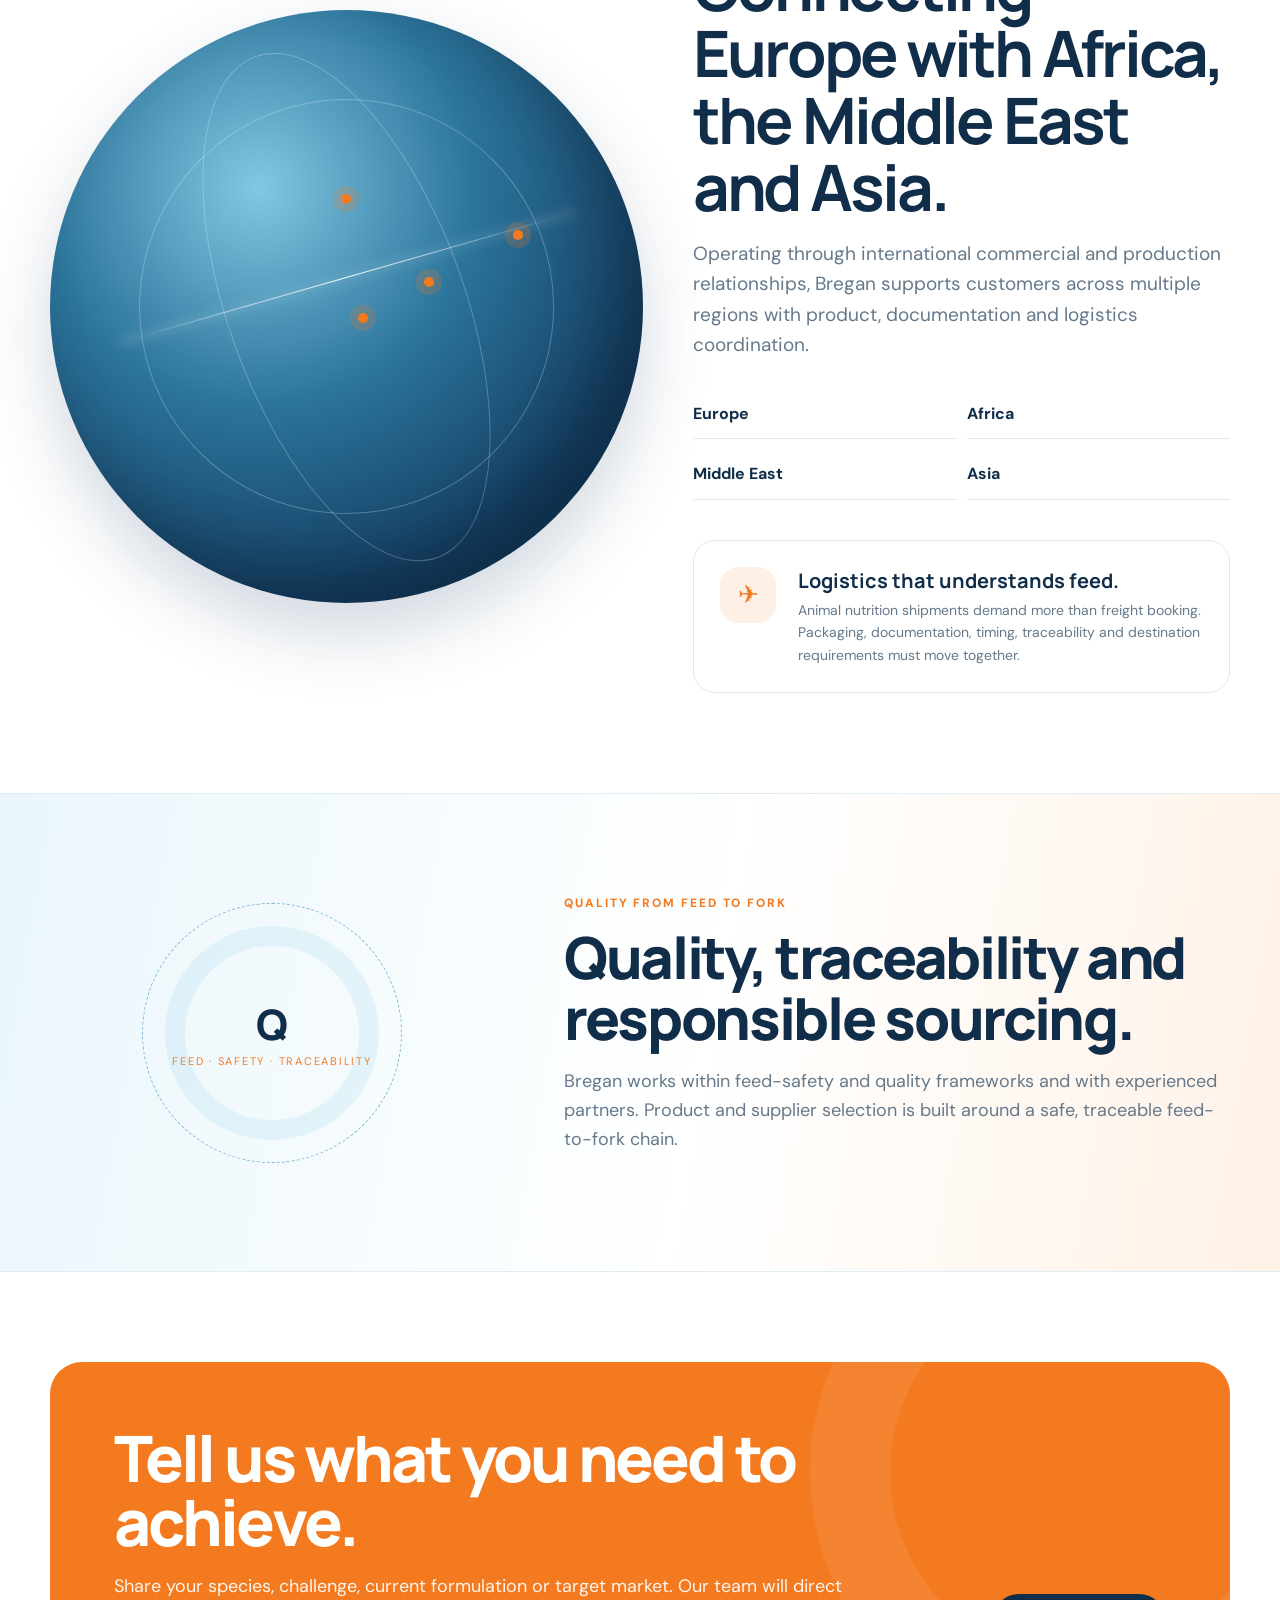
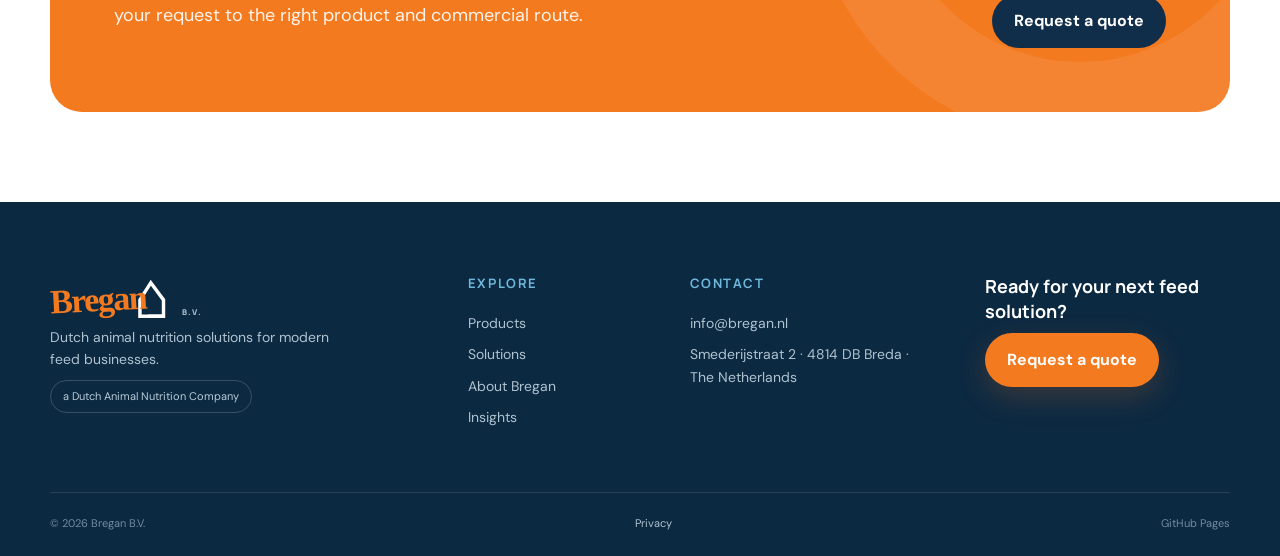
==== commit 21e865e3: "Preload immersive experience styles" ====
--- a/index.html
+++ b/index.html
@@ -1 +1 @@
-<!doctype html><html lang="en"><head><meta charset="utf-8"><meta name="viewport" content="width=device-width,initial-scale=1"><meta name="description" content="Bregan B.V. — Dutch animal nutrition company for premixes, feed additives and global feed solutions."><meta name="theme-color" content="#102d49"><title>Bregan B.V. | Dutch Animal Nutrition</title><link rel="icon" href="assets/favicon.svg" type="image/svg+xml"><link rel="manifest" href="site.webmanifest"><link rel="stylesheet" href="assets/css/styles.css"></head><body data-page="home"><div id="site-header"></div><main><section class="hero"><div class="hero-bg"></div><div class="container hero-content"><div class="hero-copy reveal in-view"><div class="eyebrow" data-i18n="hero_eyebrow"></div><h1 data-i18n="hero_title"></h1><p data-i18n="hero_body"></p><div class="hero-actions"><a class="btn btn-orange" href="products.html" data-i18n="explore_products"></a><button class="btn btn-ghost" data-open-quote data-i18n="quote"></button></div><div class="hero-stats"><div class="hero-stat"><strong>3</strong><span data-i18n="stat_portfolio"></span></div><div class="hero-stat"><strong>R · S · A</strong><span data-i18n="stat_routes"></span></div><div class="hero-stat"><strong>6+</strong><span data-i18n="stat_species"></span></div></div></div></div><div class="floating-badge">FOR THE<br>BEST ANIMAL<br>↗</div></section><div class="logo-ribbon"><div class="ribbon-track"><span>Premixes</span><span>Feed additives</span><span>Feed ingredients</span><span>Technical support</span><span>Global logistics</span><span>Premixes</span><span>Feed additives</span><span>Feed ingredients</span><span>Technical support</span><span>Global logistics</span></div></div><section class="section expertise"><div class="container"><div class="section-heading reveal"><div class="eyebrow" data-i18n="expertise_kicker"></div><h2 data-i18n="expertise_title"></h2><p data-i18n="expertise_body"></p></div><div class="cap-grid"><article class="cap-card reveal"><div class="cap-icon">⌬</div><h3 data-i18n="cap_rd"></h3><p data-i18n="cap_rd_text"></p></article><article class="cap-card reveal"><div class="cap-icon">⚙</div><h3 data-i18n="cap_prod"></h3><p data-i18n="cap_prod_text"></p></article><article class="cap-card reveal"><div class="cap-icon">↗</div><h3 data-i18n="cap_trade"></h3><p data-i18n="cap_trade_text"></p></article><article class="cap-card reveal"><div class="cap-icon">◎</div><h3 data-i18n="cap_after"></h3><p data-i18n="cap_after_text"></p></article></div></div></section><section class="section"><div class="container"><div class="section-heading reveal"><div class="eyebrow" data-i18n="species_kicker"></div><h2 data-i18n="species_title"></h2></div><div class="species-grid"><a class="species-card poultry reveal" href="products.html?species=Poultry"><span class="species-art">🐔</span><div><h3 data-i18n="poultry"></h3><p data-i18n="poultry_text"></p><span class="arrow-round">↗</span></div></a><a class="species-card ruminant reveal" href="products.html?species=Ruminants"><span class="species-art">🐄</span><div><h3 data-i18n="ruminants"></h3><p data-i18n="ruminants_text"></p><span class="arrow-round">↗</span></div></a><a class="species-card aqua reveal" href="products.html?species=Aqua"><span class="species-art">🐟</span><div><h3 data-i18n="aqua"></h3><p data-i18n="aqua_text"></p><span class="arrow-round">↗</span></div></a><a class="species-card feedmills reveal" href="solutions.html"><span class="species-art">🏭</span><div><h3 data-i18n="feedmills"></h3><p data-i18n="feedmills_text"></p><span class="arrow-round">↗</span></div></a></div></div></section><section class="section-tight"><div class="container"><div class="finder-banner reveal"><div><div class="eyebrow" data-i18n="finder_kicker"></div><h2 data-i18n="finder_title"></h2><p data-i18n="finder_body"></p></div><div class="finder-control"><label data-i18n="search_label"></label><div class="fake-input"><span data-i18n="search_placeholder"></span><b>⌕</b></div><a class="btn btn-orange btn-wide" href="products.html" data-i18n="finder_button"></a></div></div></div></section><section class="section"><div class="container"><div class="section-heading reveal"><div class="eyebrow" data-i18n="solutions_kicker"></div><h2 data-i18n="solutions_title"></h2></div><div class="solution-grid"><article class="solution-card reveal"><span class="num">01</span><h3 data-i18n="sol_gut"></h3><p data-i18n="sol_gut_text"></p></article><article class="solution-card reveal"><span class="num">02</span><h3 data-i18n="sol_toxin"></h3><p data-i18n="sol_toxin_text"></p></article><article class="solution-card reveal"><span class="num">03</span><h3 data-i18n="sol_efficiency"></h3><p data-i18n="sol_efficiency_text"></p></article><article class="solution-card reveal"><span class="num">04</span><h3 data-i18n="sol_quality"></h3><p data-i18n="sol_quality_text"></p></article><article class="solution-card reveal"><span class="num">05</span><h3 data-i18n="sol_safety"></h3><p data-i18n="sol_safety_text"></p></article><article class="solution-card reveal"><span class="num">06</span><h3 data-i18n="sol_custom"></h3><p data-i18n="sol_custom_text"></p></article></div></div></section><section class="section products-section"><div class="container"><div class="section-heading reveal"><div class="eyebrow" data-i18n="featured_kicker"></div><h2 data-i18n="featured_title"></h2></div><div class="product-grid" id="featuredProducts"></div><div style="text-align:center;margin-top:35px"><a class="btn btn-ghost" href="products.html" data-i18n="explore_products"></a></div></div></section><section class="section process"><div class="container"><div class="section-heading reveal"><div class="eyebrow" data-i18n="process_kicker"></div><h2 data-i18n="process_title"></h2></div><div class="process-grid"><article class="process-step reveal"><h3 data-i18n="step1"></h3><p data-i18n="step1_text"></p></article><article class="process-step reveal"><h3 data-i18n="step2"></h3><p data-i18n="step2_text"></p></article><article class="process-step reveal"><h3 data-i18n="step3"></h3><p data-i18n="step3_text"></p></article><article class="process-step reveal"><h3 data-i18n="step4"></h3><p data-i18n="step4_text"></p></article><article class="process-step reveal"><h3 data-i18n="step5"></h3><p data-i18n="step5_text"></p></article><article class="process-step reveal"><h3 data-i18n="step6"></h3><p data-i18n="step6_text"></p></article></div></div></section><section class="section"><div class="container worldwide-grid"><div class="globe reveal"><span class="route"></span><span class="dot eu"></span><span class="dot af"></span><span class="dot me"></span><span class="dot as"></span></div><div class="reveal"><div class="eyebrow" data-i18n="worldwide_kicker"></div><h2 class="display-title" data-i18n="worldwide_title"></h2><p class="lead" data-i18n="worldwide_body"></p><div class="region-list"><div>Europe</div><div>Africa</div><div>Middle East</div><div>Asia</div></div><div class="logistics-card"><div class="logistics-icon">✈</div><div><h3 data-i18n="logistics_title"></h3><p data-i18n="logistics_body"></p></div></div></div></div></section><section class="section quality-band"><div class="container quality-grid"><div class="quality-seal reveal"><strong>Q</strong><span>Feed · Safety · Traceability</span></div><div class="quality-copy reveal"><div class="eyebrow">QUALITY FROM FEED TO FORK</div><h2 data-i18n="quality_title"></h2><p data-i18n="quality_body"></p></div></div></section><section class="cta"><div class="container"><div class="cta-box reveal"><div><h2 data-i18n="cta_title"></h2><p data-i18n="cta_body"></p></div><button class="btn btn-navy" data-open-quote data-i18n="quote"></button></div></div></section></main><div id="site-footer"></div><script src="assets/js/data.js"></script><script src="assets/js/site.js"></script></body></html>+<!doctype html><html lang="en"><head><meta charset="utf-8"><meta name="viewport" content="width=device-width,initial-scale=1"><meta name="description" content="Bregan B.V. — Dutch animal nutrition company for premixes, feed additives and global feed solutions."><meta name="theme-color" content="#102d49"><title>Bregan B.V. | Dutch Animal Nutrition</title><link rel="icon" href="assets/favicon.svg" type="image/svg+xml"><link rel="manifest" href="site.webmanifest"><link rel="stylesheet" href="assets/css/styles.css"><link data-experience-css rel="stylesheet" href="assets/css/experience.css"></head><body data-page="home"><div id="site-header"></div><main><section class="hero"><div class="hero-bg"></div><div class="container hero-content"><div class="hero-copy reveal in-view"><div class="eyebrow" data-i18n="hero_eyebrow"></div><h1 data-i18n="hero_title"></h1><p data-i18n="hero_body"></p><div class="hero-actions"><a class="btn btn-orange" href="products.html" data-i18n="explore_products"></a><button class="btn btn-ghost" data-open-quote data-i18n="quote"></button></div><div class="hero-stats"><div class="hero-stat"><strong>3</strong><span data-i18n="stat_portfolio"></span></div><div class="hero-stat"><strong>R · S · A</strong><span data-i18n="stat_routes"></span></div><div class="hero-stat"><strong>6+</strong><span data-i18n="stat_species"></span></div></div></div></div><div class="floating-badge">FOR THE<br>BEST ANIMAL<br>↗</div></section><div class="logo-ribbon"><div class="ribbon-track"><span>Premixes</span><span>Feed additives</span><span>Feed ingredients</span><span>Technical support</span><span>Global logistics</span><span>Premixes</span><span>Feed additives</span><span>Feed ingredients</span><span>Technical support</span><span>Global logistics</span></div></div><section class="section expertise"><div class="container"><div class="section-heading reveal"><div class="eyebrow" data-i18n="expertise_kicker"></div><h2 data-i18n="expertise_title"></h2><p data-i18n="expertise_body"></p></div><div class="cap-grid"><article class="cap-card reveal"><div class="cap-icon">⌬</div><h3 data-i18n="cap_rd"></h3><p data-i18n="cap_rd_text"></p></article><article class="cap-card reveal"><div class="cap-icon">⚙</div><h3 data-i18n="cap_prod"></h3><p data-i18n="cap_prod_text"></p></article><article class="cap-card reveal"><div class="cap-icon">↗</div><h3 data-i18n="cap_trade"></h3><p data-i18n="cap_trade_text"></p></article><article class="cap-card reveal"><div class="cap-icon">◎</div><h3 data-i18n="cap_after"></h3><p data-i18n="cap_after_text"></p></article></div></div></section><section class="section"><div class="container"><div class="section-heading reveal"><div class="eyebrow" data-i18n="species_kicker"></div><h2 data-i18n="species_title"></h2></div><div class="species-grid"><a class="species-card poultry reveal" href="products.html?species=Poultry"><span class="species-art">🐔</span><div><h3 data-i18n="poultry"></h3><p data-i18n="poultry_text"></p><span class="arrow-round">↗</span></div></a><a class="species-card ruminant reveal" href="products.html?species=Ruminants"><span class="species-art">🐄</span><div><h3 data-i18n="ruminants"></h3><p data-i18n="ruminants_text"></p><span class="arrow-round">↗</span></div></a><a class="species-card aqua reveal" href="products.html?species=Aqua"><span class="species-art">🐟</span><div><h3 data-i18n="aqua"></h3><p data-i18n="aqua_text"></p><span class="arrow-round">↗</span></div></a><a class="species-card feedmills reveal" href="solutions.html"><span class="species-art">🏭</span><div><h3 data-i18n="feedmills"></h3><p data-i18n="feedmills_text"></p><span class="arrow-round">↗</span></div></a></div></div></section><section class="section-tight"><div class="container"><div class="finder-banner reveal"><div><div class="eyebrow" data-i18n="finder_kicker"></div><h2 data-i18n="finder_title"></h2><p data-i18n="finder_body"></p></div><div class="finder-control"><label data-i18n="search_label"></label><div class="fake-input"><span data-i18n="search_placeholder"></span><b>⌕</b></div><a class="btn btn-orange btn-wide" href="products.html" data-i18n="finder_button"></a></div></div></div></section><section class="section"><div class="container"><div class="section-heading reveal"><div class="eyebrow" data-i18n="solutions_kicker"></div><h2 data-i18n="solutions_title"></h2></div><div class="solution-grid"><article class="solution-card reveal"><span class="num">01</span><h3 data-i18n="sol_gut"></h3><p data-i18n="sol_gut_text"></p></article><article class="solution-card reveal"><span class="num">02</span><h3 data-i18n="sol_toxin"></h3><p data-i18n="sol_toxin_text"></p></article><article class="solution-card reveal"><span class="num">03</span><h3 data-i18n="sol_efficiency"></h3><p data-i18n="sol_efficiency_text"></p></article><article class="solution-card reveal"><span class="num">04</span><h3 data-i18n="sol_quality"></h3><p data-i18n="sol_quality_text"></p></article><article class="solution-card reveal"><span class="num">05</span><h3 data-i18n="sol_safety"></h3><p data-i18n="sol_safety_text"></p></article><article class="solution-card reveal"><span class="num">06</span><h3 data-i18n="sol_custom"></h3><p data-i18n="sol_custom_text"></p></article></div></div></section><section class="section products-section"><div class="container"><div class="section-heading reveal"><div class="eyebrow" data-i18n="featured_kicker"></div><h2 data-i18n="featured_title"></h2></div><div class="product-grid" id="featuredProducts"></div><div style="text-align:center;margin-top:35px"><a class="btn btn-ghost" href="products.html" data-i18n="explore_products"></a></div></div></section><section class="section process"><div class="container"><div class="section-heading reveal"><div class="eyebrow" data-i18n="process_kicker"></div><h2 data-i18n="process_title"></h2></div><div class="process-grid"><article class="process-step reveal"><h3 data-i18n="step1"></h3><p data-i18n="step1_text"></p></article><article class="process-step reveal"><h3 data-i18n="step2"></h3><p data-i18n="step2_text"></p></article><article class="process-step reveal"><h3 data-i18n="step3"></h3><p data-i18n="step3_text"></p></article><article class="process-step reveal"><h3 data-i18n="step4"></h3><p data-i18n="step4_text"></p></article><article class="process-step reveal"><h3 data-i18n="step5"></h3><p data-i18n="step5_text"></p></article><article class="process-step reveal"><h3 data-i18n="step6"></h3><p data-i18n="step6_text"></p></article></div></div></section><section class="section"><div class="container worldwide-grid"><div class="globe reveal"><span class="route"></span><span class="dot eu"></span><span class="dot af"></span><span class="dot me"></span><span class="dot as"></span></div><div class="reveal"><div class="eyebrow" data-i18n="worldwide_kicker"></div><h2 class="display-title" data-i18n="worldwide_title"></h2><p class="lead" data-i18n="worldwide_body"></p><div class="region-list"><div>Europe</div><div>Africa</div><div>Middle East</div><div>Asia</div></div><div class="logistics-card"><div class="logistics-icon">✈</div><div><h3 data-i18n="logistics_title"></h3><p data-i18n="logistics_body"></p></div></div></div></div></section><section class="section quality-band"><div class="container quality-grid"><div class="quality-seal reveal"><strong>Q</strong><span>Feed · Safety · Traceability</span></div><div class="quality-copy reveal"><div class="eyebrow">QUALITY FROM FEED TO FORK</div><h2 data-i18n="quality_title"></h2><p data-i18n="quality_body"></p></div></div></section><section class="cta"><div class="container"><div class="cta-box reveal"><div><h2 data-i18n="cta_title"></h2><p data-i18n="cta_body"></p></div><button class="btn btn-navy" data-open-quote data-i18n="quote"></button></div></div></section></main><div id="site-footer"></div><script src="assets/js/data.js"></script><script src="assets/js/site.js"></script></body></html>
--- a/assets/css/experience.css
+++ b/assets/css/experience.css
@@ -0,0 +1,393 @@
+
+/* Bregan Experience Layer — progressive enhancements for GitHub Pages */
+:root{
+  --exp-orange:#f47a20;
+  --exp-navy:#0d2b46;
+  --exp-sky:#78c6e5;
+  --exp-ice:#eaf7fb;
+}
+.hero{isolation:isolate}
+.hero-bg{transition:transform .2s ease-out;will-change:transform}
+.hero:before{
+  content:'';position:absolute;inset:0;z-index:1;pointer-events:none;
+  background:
+    radial-gradient(circle at 72% 28%,rgba(244,122,32,.14),transparent 19%),
+    radial-gradient(circle at 62% 68%,rgba(102,183,220,.18),transparent 28%);
+  mix-blend-mode:multiply
+}
+.hero-copy{position:relative}
+.hero-copy:before{
+  content:'ANIMAL NUTRITION · PREMIXES · FEED ADDITIVES';
+  position:absolute;left:0;top:-42px;font:800 10px/1.1 'Manrope',sans-serif;
+  letter-spacing:.2em;color:rgba(16,45,73,.38);white-space:nowrap
+}
+.nutrient-field{position:absolute;inset:0;z-index:2;pointer-events:none;overflow:hidden}
+.nutrient-particle{
+  position:absolute;width:8px;height:8px;border-radius:50%;
+  background:rgba(244,122,32,.48);box-shadow:0 0 0 6px rgba(244,122,32,.06);
+  animation:nutrientFloat var(--dur,12s) ease-in-out infinite;
+  animation-delay:var(--delay,0s);opacity:var(--opacity,.45)
+}
+.nutrient-particle:nth-child(3n){background:rgba(102,183,220,.6);box-shadow:0 0 0 7px rgba(102,183,220,.06)}
+.nutrient-particle:nth-child(4n){width:5px;height:5px}
+@keyframes nutrientFloat{
+  0%,100%{transform:translate3d(0,0,0) scale(.8)}
+  50%{transform:translate3d(var(--drift,25px),-38px,0) scale(1.3)}
+}
+.hero-actions .btn,.species-card,.product-card,.cap-card,.solution-card{will-change:transform}
+.species-card,.product-card{transform-style:preserve-3d}
+.species-card>div,.product-card-body{transform:translateZ(18px)}
+.species-card:after{transition:background .35s ease}
+.species-card:hover:after{background:linear-gradient(180deg,rgba(9,32,52,.02),rgba(9,32,52,.8))}
+.brand-mark{filter:drop-shadow(0 8px 14px rgba(244,122,32,.18))}
+.brand-mark span{transform:skew(-13deg) rotate(1deg);transform-origin:bottom}
+.brand-word{letter-spacing:.085em}
+.site-header:not(.scrolled) .brand{filter:drop-shadow(0 5px 20px rgba(255,255,255,.75))}
+
+.experience-shell{position:relative;overflow:hidden;background:#fff}
+.experience-kicker{
+  display:inline-flex;align-items:center;gap:10px;font:800 11px/1 'Manrope',sans-serif;
+  letter-spacing:.17em;text-transform:uppercase;color:var(--exp-orange)
+}
+.experience-kicker:before{content:'';width:28px;height:2px;background:currentColor}
+.experience-title{
+  font:800 clamp(42px,6vw,78px)/.96 'Manrope',sans-serif;letter-spacing:-.055em;
+  color:var(--exp-navy);margin:15px 0 20px;max-width:900px
+}
+.experience-lead{font-size:19px;color:#657b8d;max-width:710px;margin:0}
+
+.explore-deck{padding:110px 0;background:linear-gradient(180deg,#fff 0,#f6fafc 100%)}
+.explore-head{display:flex;align-items:end;justify-content:space-between;gap:32px;margin-bottom:48px}
+.explore-head p{max-width:460px;color:#6b8190}
+.explore-rail{display:grid;grid-template-columns:1.08fr .96fr .96fr;gap:16px}
+.explore-tile{
+  min-height:520px;border-radius:30px;overflow:hidden;position:relative;padding:32px;
+  display:flex;flex-direction:column;justify-content:flex-end;color:#fff;
+  box-shadow:0 30px 70px rgba(12,44,69,.13);transition:transform .45s cubic-bezier(.2,.8,.2,1)
+}
+.explore-tile:hover{transform:translateY(-10px)}
+.explore-tile:before{
+  content:'';position:absolute;inset:0;background-size:cover;background-position:center;
+  transition:transform .7s cubic-bezier(.2,.8,.2,1),filter .5s ease
+}
+.explore-tile:hover:before{transform:scale(1.07)}
+.explore-tile:after{content:'';position:absolute;inset:0;background:linear-gradient(180deg,transparent 22%,rgba(7,28,44,.92) 100%)}
+.explore-tile:nth-child(1):before{background-image:url('https://bregan.nl/application/files/4416/2148/0555/nutrition-h-2.jpg')}
+.explore-tile:nth-child(2):before{background:
+  radial-gradient(circle at 68% 26%,rgba(255,255,255,.16),transparent 18%),
+  linear-gradient(145deg,#173d5d,#2d7598 48%,#8ecfe7)}
+.explore-tile:nth-child(3):before{background:
+  radial-gradient(circle at 28% 22%,rgba(255,255,255,.18),transparent 18%),
+  linear-gradient(145deg,#0d3757,#167c9d 50%,#66c8dc)}
+.explore-copy{position:relative;z-index:2}
+.explore-index{display:block;font:800 11px/1 'Manrope';letter-spacing:.16em;color:#ffc398;margin-bottom:16px}
+.explore-tile h3{font:800 clamp(28px,3vw,42px)/1 'Manrope';letter-spacing:-.035em;margin:0 0 12px}
+.explore-tile p{margin:0 0 22px;color:#d8e8f1;max-width:380px}
+.explore-icon{
+  position:absolute;right:24px;top:24px;z-index:2;width:90px;height:90px;border-radius:50%;
+  display:grid;place-items:center;font-size:44px;background:rgba(255,255,255,.12);
+  border:1px solid rgba(255,255,255,.18);backdrop-filter:blur(14px)
+}
+.explore-link{display:inline-flex;align-items:center;gap:10px;font-weight:800}
+.explore-link span{width:38px;height:38px;border-radius:50%;display:grid;place-items:center;background:var(--exp-orange)}
+
+.journey-stage{padding:120px 0;background:var(--exp-navy);color:#fff;position:relative;overflow:hidden}
+.journey-stage:before{
+  content:'';position:absolute;inset:0;
+  background:radial-gradient(circle at 70% 20%,rgba(94,190,227,.19),transparent 25%),
+             radial-gradient(circle at 18% 80%,rgba(244,122,32,.13),transparent 23%);
+  pointer-events:none
+}
+.journey-intro{position:relative;z-index:2;margin-bottom:55px}
+.journey-intro .experience-title{color:#fff;max-width:850px}
+.journey-intro .experience-lead{color:#bcd0dd}
+.journey-layout{display:grid;grid-template-columns:1.02fr .98fr;gap:80px;position:relative;z-index:2}
+.journey-visual{
+  position:sticky;top:118px;height:620px;border-radius:34px;overflow:hidden;
+  background:linear-gradient(145deg,#184c70,#0c2b45);box-shadow:0 35px 90px rgba(0,0,0,.28)
+}
+.journey-photo{position:absolute;inset:0;background-image:url('https://bregan.nl/application/files/9516/2148/0554/nutrition-h-1.jpg');background-size:cover;background-position:center;opacity:.38;transform:scale(1.08);transition:transform .7s ease,filter .7s ease}
+.journey-visual:after{content:'';position:absolute;inset:0;background:linear-gradient(180deg,rgba(10,35,56,.1),rgba(10,35,56,.92))}
+.journey-orbit{position:absolute;z-index:2;border:1px solid rgba(255,255,255,.22);border-radius:50%;inset:15%;animation:orbitSpin 22s linear infinite}
+.journey-orbit:before,.journey-orbit:after{content:'';position:absolute;border-radius:50%;background:var(--exp-orange);box-shadow:0 0 0 10px rgba(244,122,32,.08)}
+.journey-orbit:before{width:12px;height:12px;left:4%;top:26%}
+.journey-orbit:after{width:8px;height:8px;right:14%;bottom:10%;background:var(--exp-sky)}
+@keyframes orbitSpin{to{transform:rotate(360deg)}}
+.journey-center{position:absolute;z-index:3;inset:0;display:grid;place-content:center;text-align:center;padding:50px}
+.journey-center small{font:800 11px 'Manrope';letter-spacing:.18em;color:#9cd9ee;text-transform:uppercase}
+.journey-center strong{font:800 clamp(42px,5vw,70px)/.96 'Manrope';letter-spacing:-.05em;margin-top:14px;max-width:420px}
+.journey-step{min-height:58vh;padding:82px 0;border-top:1px solid rgba(255,255,255,.12);opacity:.46;transition:.35s ease}
+.journey-step.is-active{opacity:1;transform:translateX(8px)}
+.journey-step:first-child{border-top:0}
+.journey-step .step-no{font:800 12px 'Manrope';letter-spacing:.16em;color:#ff9c54}
+.journey-step h3{font:800 clamp(33px,4vw,52px)/1 'Manrope';letter-spacing:-.04em;margin:16px 0}
+.journey-step p{color:#bdd0dc;max-width:520px;font-size:17px}
+.journey-tags{display:flex;flex-wrap:wrap;gap:8px;margin-top:24px}
+.journey-tags span{border:1px solid rgba(255,255,255,.16);border-radius:99px;padding:8px 12px;font-size:12px;color:#dce9f0}
+
+.proof-band{padding:88px 0;background:#f5fafc}
+.proof-grid{display:grid;grid-template-columns:repeat(4,1fr);gap:14px}
+.proof-card{border-radius:22px;padding:28px;background:#fff;border:1px solid #e4edf2;min-height:175px;position:relative;overflow:hidden}
+.proof-card:after{content:'';position:absolute;width:100px;height:100px;border-radius:50%;background:rgba(102,183,220,.1);right:-28px;top:-28px}
+.proof-card strong{display:block;font:800 30px 'Manrope';color:var(--exp-navy);margin-bottom:7px}
+.proof-card span{font-size:13px;color:#6c8292}
+.proof-card.orange{background:var(--exp-orange);border-color:var(--exp-orange)}
+.proof-card.orange strong,.proof-card.orange span{color:#fff}
+
+.experience-cursor{position:fixed;left:0;top:0;width:28px;height:28px;border:1px solid rgba(244,122,32,.7);border-radius:50%;z-index:2000;pointer-events:none;transform:translate(-50%,-50%);transition:width .2s,height .2s,background .2s,opacity .2s;opacity:0}
+.experience-cursor.show{opacity:1}.experience-cursor.hot{width:54px;height:54px;background:rgba(244,122,32,.08)}
+.page-glow{position:fixed;width:440px;height:440px;border-radius:50%;background:rgba(102,183,220,.08);filter:blur(50px);pointer-events:none;z-index:-1;right:-200px;top:35vh}
+
+@media(max-width:980px){
+  .explore-head{display:block}.explore-head p{margin-top:18px}
+  .explore-rail{grid-template-columns:1fr 1fr}.explore-tile:first-child{grid-column:1/-1;min-height:460px}
+  .journey-layout{grid-template-columns:1fr;gap:30px}.journey-visual{position:relative;top:auto;height:440px}
+  .journey-step{min-height:auto;padding:54px 0}.proof-grid{grid-template-columns:1fr 1fr}
+}
+@media(max-width:640px){
+  .hero-copy:before{display:none}
+  .nutrient-particle:nth-child(n+11){display:none}
+  .explore-deck,.journey-stage{padding:78px 0}
+  .explore-rail{grid-template-columns:1fr}.explore-tile:first-child{grid-column:auto}.explore-tile{min-height:420px}
+  .explore-icon{width:68px;height:68px;font-size:34px}
+  .journey-visual{height:360px;border-radius:24px}
+  .journey-center{padding:28px}.journey-center strong{font-size:42px}
+  .journey-step.is-active{transform:none}.proof-grid{grid-template-columns:1fr}
+  .experience-cursor{display:none}
+}
+@media(prefers-reduced-motion:reduce){
+  .nutrient-particle,.journey-orbit,.ribbon-track,.floating-badge{animation:none!important}
+  .hero-bg,.explore-tile,.explore-tile:before,.journey-step{transition:none!important}
+}
+
+
+/* Page-specific exploration */
+.page-hero{position:relative;overflow:hidden;isolation:isolate;background:linear-gradient(115deg,#f7fbfd 0%,#eef7fa 55%,#dceff6 100%)}
+.page-hero:before{content:'';position:absolute;inset:-10% -4% -10% 54%;z-index:-2;background-image:url('https://bregan.nl/application/files/9516/2148/0554/nutrition-h-1.jpg');background-size:cover;background-position:center;opacity:.24;filter:saturate(.8) contrast(.9)}
+.page-hero:after{content:'';position:absolute;inset:0;z-index:-1;background:linear-gradient(90deg,#f7fbfd 0%,rgba(247,251,253,.94) 50%,rgba(247,251,253,.3) 100%)}
+.page-hero h1{max-width:800px}
+.page-hero p{max-width:690px}
+
+.quick-portfolio{background:#fff;border-bottom:1px solid #e7eef2}
+.quick-portfolio-inner{padding:24px 0;display:flex;align-items:center;gap:12px;overflow:auto;scrollbar-width:none}
+.quick-portfolio-inner::-webkit-scrollbar{display:none}
+.quick-portfolio .quick-label{font:800 10px 'Manrope';letter-spacing:.14em;text-transform:uppercase;color:#8aa0af;margin-right:8px;white-space:nowrap}
+.quick-pill{border:1px solid #dce8ee;background:#fff;border-radius:999px;padding:10px 16px;color:#38566d;font-weight:800;white-space:nowrap;transition:.2s}
+.quick-pill:hover,.quick-pill.active{border-color:var(--exp-orange);background:#fff6ef;color:#d96612;transform:translateY(-1px)}
+
+.challenge-lab{padding:110px 0;background:#071f33;color:#fff;position:relative;overflow:hidden}
+.challenge-lab:before{content:'';position:absolute;width:560px;height:560px;border-radius:50%;border:110px solid rgba(102,183,220,.06);right:-160px;top:-220px}
+.challenge-lab .experience-title{color:#fff}.challenge-lab .experience-lead{color:#b7ccd9}
+.challenge-grid{display:grid;grid-template-columns:repeat(3,1fr);gap:14px;margin-top:48px;position:relative;z-index:2}
+.challenge-item{min-height:260px;border:1px solid rgba(255,255,255,.13);border-radius:24px;padding:26px;display:flex;flex-direction:column;justify-content:space-between;transition:.3s;background:rgba(255,255,255,.025);backdrop-filter:blur(12px)}
+.challenge-item:hover{transform:translateY(-7px);border-color:rgba(244,122,32,.8);background:rgba(255,255,255,.055)}
+.challenge-item .challenge-symbol{font:800 42px/1 'Manrope';color:#83cde8}
+.challenge-item h3{font:800 25px/1.05 'Manrope';margin:34px 0 9px}
+.challenge-item p{font-size:14px;color:#b6cad6;margin:0 0 20px}
+.challenge-item b{display:inline-flex;width:36px;height:36px;border-radius:50%;align-items:center;justify-content:center;background:var(--exp-orange)}
+
+.world-story{padding:110px 0;background:linear-gradient(180deg,#fff,#f4f9fb)}
+.world-story-grid{display:grid;grid-template-columns:.85fr 1.15fr;gap:60px;align-items:center}
+.world-map-card{height:560px;border-radius:34px;background:#0f3452;position:relative;overflow:hidden;box-shadow:0 35px 90px rgba(12,48,74,.16)}
+.world-map-card:before{content:'';position:absolute;inset:0;background:
+  radial-gradient(circle at 26% 34%,rgba(102,183,220,.28),transparent 9%),
+  radial-gradient(circle at 48% 46%,rgba(244,122,32,.22),transparent 11%),
+  radial-gradient(circle at 74% 54%,rgba(102,183,220,.22),transparent 12%),
+  linear-gradient(145deg,#123b5d,#0a253d)}
+.route-line{position:absolute;height:2px;background:linear-gradient(90deg,rgba(255,255,255,.15),#f47a20,rgba(255,255,255,.15));transform-origin:left center;border-radius:2px;animation:routePulse 3.4s ease-in-out infinite}
+.route-a{width:260px;left:26%;top:38%;transform:rotate(17deg)}
+.route-b{width:310px;left:28%;top:46%;transform:rotate(7deg);animation-delay:.8s}
+.route-c{width:230px;left:30%;top:54%;transform:rotate(-15deg);animation-delay:1.4s}
+@keyframes routePulse{0%,100%{opacity:.26;filter:blur(0)}50%{opacity:1;filter:drop-shadow(0 0 8px rgba(244,122,32,.55))}}
+.map-node{position:absolute;width:14px;height:14px;border-radius:50%;background:#fff;box-shadow:0 0 0 8px rgba(255,255,255,.07);z-index:2}
+.map-node.breda{left:25%;top:37%;background:#f47a20;box-shadow:0 0 0 10px rgba(244,122,32,.12)}
+.map-node.africa{left:50%;top:54%}.map-node.middle{left:61%;top:47%}.map-node.asia{left:78%;top:55%}
+.map-caption{position:absolute;left:28px;bottom:26px;color:#d9e8f0;z-index:2}
+.map-caption small{display:block;color:#8dcfe7;font:800 10px 'Manrope';letter-spacing:.16em;text-transform:uppercase}
+.map-caption strong{font:800 28px 'Manrope'}
+.world-story-copy h2{font:800 clamp(42px,5vw,66px)/1 'Manrope';letter-spacing:-.045em;color:var(--exp-navy);margin:16px 0 20px}
+.world-story-copy p{color:#667d8e;font-size:18px}
+.world-facts{display:grid;grid-template-columns:1fr 1fr;gap:12px;margin-top:28px}
+.world-fact{padding:18px;border-radius:18px;background:#fff;border:1px solid #e4edf2}
+.world-fact strong{display:block;font:800 18px 'Manrope';color:var(--exp-navy)}
+.world-fact span{font-size:13px;color:#718594}
+
+@media(max-width:900px){
+  .challenge-grid{grid-template-columns:1fr 1fr}
+  .world-story-grid{grid-template-columns:1fr}.world-map-card{height:440px}
+}
+@media(max-width:600px){
+  .page-hero:before{inset:0;opacity:.1}.page-hero:after{background:rgba(247,251,253,.92)}
+  .challenge-grid{grid-template-columns:1fr}.challenge-item{min-height:220px}
+  .world-map-card{height:360px}.world-facts{grid-template-columns:1fr}
+}
+
+
+/* Insights, solution navigator and product comparison */
+.product-card-actions{display:flex;align-items:center;justify-content:space-between;gap:12px;margin-top:auto;padding-top:18px}
+.product-card-actions .text-link{margin-top:0}
+.compare-toggle{
+  border:1px solid #dbe6ec;background:#fff;color:#506b7e;border-radius:999px;
+  padding:8px 12px;font:800 11px/1 'Manrope';letter-spacing:.02em;transition:.2s
+}
+.compare-toggle:hover,.compare-toggle.is-selected{background:#fff3e9;border-color:#f47a20;color:#d96713}
+.compare-toggle.is-selected:before{content:'✓ ';font-weight:900}
+
+.compare-tray{
+  position:fixed;left:50%;bottom:20px;z-index:1250;transform:translate(-50%,130%);
+  width:min(720px,calc(100% - 28px));background:rgba(11,38,59,.96);color:#fff;
+  border:1px solid rgba(255,255,255,.12);border-radius:22px;padding:13px 14px 13px 18px;
+  display:flex;align-items:center;gap:14px;box-shadow:0 25px 70px rgba(5,27,43,.32);
+  backdrop-filter:blur(18px);transition:transform .35s cubic-bezier(.2,.8,.2,1)
+}
+.compare-tray.show{transform:translate(-50%,0)}
+.compare-tray-copy{min-width:0;flex:1}
+.compare-tray-copy strong{display:block;font:800 13px 'Manrope';letter-spacing:.02em}
+.compare-tray-copy span{display:block;color:#9eb7c8;font-size:11px;white-space:nowrap;overflow:hidden;text-overflow:ellipsis}
+.compare-tray-actions{display:flex;align-items:center;gap:8px}
+.compare-tray button{border:0}
+.compare-clear{background:transparent;color:#9eb7c8;font-weight:800;padding:10px}
+.compare-open{background:#f47a20;color:#fff;border-radius:999px;padding:11px 16px;font-weight:800}
+.compare-open:disabled{opacity:.45;cursor:not-allowed}
+
+.compare-modal,.navigator-modal{
+  position:fixed;inset:0;z-index:1400;display:grid;place-items:center;padding:24px;
+  opacity:0;pointer-events:none;transition:.25s
+}
+.compare-modal.open,.navigator-modal.open{opacity:1;pointer-events:auto}
+.compare-backdrop,.navigator-backdrop{position:absolute;inset:0;background:rgba(5,23,37,.72);backdrop-filter:blur(10px)}
+.compare-panel,.navigator-panel{
+  position:relative;z-index:2;width:min(1120px,100%);max-height:min(86vh,900px);overflow:auto;
+  background:#fff;border-radius:28px;box-shadow:0 35px 100px rgba(0,0,0,.32);padding:34px
+}
+.compare-close,.navigator-close{
+  position:sticky;float:right;top:0;z-index:4;width:42px;height:42px;border:0;border-radius:50%;
+  background:#edf5f8;color:#153b59;font-size:24px
+}
+.compare-head,.navigator-head{padding-right:50px;margin-bottom:28px}
+.compare-head h2,.navigator-head h2{font:800 clamp(34px,4vw,54px)/1 'Manrope';letter-spacing:-.045em;color:#102d49;margin:8px 0 12px}
+.compare-head p,.navigator-head p{color:#6a8191;margin:0}
+.compare-table-wrap{overflow:auto;border:1px solid #e3edf2;border-radius:20px}
+.compare-table{width:100%;border-collapse:collapse;min-width:760px}
+.compare-table th,.compare-table td{padding:16px 18px;border-bottom:1px solid #e7eef2;border-right:1px solid #edf2f5;vertical-align:top;text-align:left}
+.compare-table th:first-child{width:160px;background:#f6fafc;color:#6d8494;font:800 11px 'Manrope';letter-spacing:.08em;text-transform:uppercase}
+.compare-table th:not(:first-child){font:800 20px 'Manrope';color:#102d49}
+.compare-table td{font-size:13px;color:#536d80}
+.compare-remove{margin-top:10px;border:0;background:#fff3e9;color:#cf6414;border-radius:999px;padding:7px 10px;font:800 10px 'Manrope'}
+
+.floating-tools{
+  position:fixed;right:20px;bottom:22px;z-index:1180;display:grid;gap:8px;justify-items:end;
+  transition:bottom .3s ease
+}
+body.has-compare .floating-tools{bottom:100px}
+.floating-tool{
+  border:0;border-radius:999px;min-height:48px;padding:0 17px;background:#102d49;color:#fff;
+  display:flex;align-items:center;gap:9px;font:800 12px 'Manrope';
+  box-shadow:0 16px 40px rgba(16,45,73,.23);transition:.22s
+}
+.floating-tool:hover{transform:translateY(-3px);background:#163f62}
+.floating-tool.primary{background:#f47a20}
+.floating-tool i{font-style:normal;font-size:17px}
+
+.navigator-form{display:grid;grid-template-columns:1fr 1fr auto;gap:12px;align-items:end;background:#f4f9fb;padding:22px;border-radius:20px}
+.navigator-field label{display:block;font:800 10px 'Manrope';letter-spacing:.1em;text-transform:uppercase;color:#728898;margin-bottom:8px}
+.navigator-field select{width:100%;border:1px solid #dce7ed;border-radius:13px;background:#fff;padding:13px;color:#24465e;outline:none}
+.navigator-field select:focus{border-color:#f47a20}
+.navigator-go{border:0;border-radius:13px;background:#f47a20;color:#fff;padding:14px 20px;font-weight:800}
+.navigator-results{margin-top:26px}
+.navigator-result-grid{display:grid;grid-template-columns:repeat(4,1fr);gap:12px}
+.navigator-result{border:1px solid #e1eaf0;border-radius:18px;padding:18px;display:flex;flex-direction:column;min-height:210px;transition:.2s}
+.navigator-result:hover{border-color:#f47a20;transform:translateY(-3px)}
+.navigator-result small{font:800 10px 'Manrope';letter-spacing:.08em;color:#f47a20;text-transform:uppercase}
+.navigator-result h3{font:800 20px/1.05 'Manrope';color:#102d49;margin:14px 0 9px}
+.navigator-result p{font-size:12px;color:#698091;margin:0 0 16px}
+.navigator-result a{margin-top:auto;font-weight:800;color:#153b59}
+.navigator-empty{padding:28px;text-align:center;border:1px dashed #cad9e1;border-radius:16px;color:#708493}
+
+.detail-utility-actions{display:flex;gap:8px;flex-wrap:wrap;margin-top:12px}
+.detail-utility-actions button{border:1px solid #dce7ed;border-radius:999px;background:#fff;color:#456177;padding:9px 13px;font:800 11px 'Manrope'}
+.detail-utility-actions button:hover{border-color:#f47a20;color:#d46513}
+
+/* Insights page */
+.insights-hero:before{background-image:
+  radial-gradient(circle at 70% 32%,rgba(244,122,32,.23),transparent 14%),
+  radial-gradient(circle at 78% 58%,rgba(102,183,220,.24),transparent 19%),
+  linear-gradient(135deg,#153c5a,#6bbadb)}
+.insight-topic-strip{position:sticky;top:74px;z-index:50;background:rgba(255,255,255,.94);backdrop-filter:blur(14px);border-bottom:1px solid #e6eef2}
+.insight-topic-inner{display:flex;align-items:center;gap:9px;overflow:auto;padding-top:13px;padding-bottom:13px;scrollbar-width:none}
+.insight-topic-inner::-webkit-scrollbar{display:none}
+.insight-topic-inner>span{font:800 10px 'Manrope';letter-spacing:.13em;text-transform:uppercase;color:#93a6b3;margin-right:8px;white-space:nowrap}
+.insight-topic-inner a{white-space:nowrap;border-radius:999px;background:#f1f7fa;padding:8px 12px;font:800 11px 'Manrope';color:#36556c}
+.insight-topic-inner a:hover{background:#fff0e5;color:#d76512}
+
+.insight-grid-section{background:linear-gradient(180deg,#fff,#f6fafc)}
+.insight-grid{display:grid;grid-template-columns:repeat(3,1fr);gap:16px}
+.insight-card{
+  background:#fff;border:1px solid #e3ebf0;border-radius:25px;padding:28px;min-height:360px;
+  position:relative;display:flex;flex-direction:column;overflow:hidden;transition:.28s
+}
+.insight-card:hover{transform:translateY(-7px);box-shadow:0 24px 65px rgba(16,45,73,.1);border-color:transparent}
+.insight-card:before{content:'';position:absolute;width:180px;height:180px;border-radius:50%;right:-90px;top:-90px;background:#eaf7fb}
+.insight-num{font:800 11px 'Manrope';letter-spacing:.16em;color:#f47a20}
+.insight-symbol{
+  width:62px;height:62px;border-radius:18px;background:#102d49;color:#fff;display:grid;place-items:center;
+  font:800 21px 'Manrope';margin:32px 0 24px;position:relative;z-index:2
+}
+.insight-tag{font:800 10px 'Manrope';letter-spacing:.11em;text-transform:uppercase;color:#7b91a0}
+.insight-card h3{font:800 24px/1.08 'Manrope';letter-spacing:-.025em;color:#102d49;margin:9px 0 12px}
+.insight-card p{font-size:14px;color:#687f90;margin:0 0 20px}
+.insight-cta{margin-top:auto;font-weight:800;color:#d96613;font-size:13px}
+.insight-cta:after{content:' ↗'}
+
+.insight-faq{background:#0d2b46;color:#fff}
+.insight-faq .display-title{color:#fff}
+.insight-faq .lead{color:#b7cbd7}
+.insight-faq-grid{display:grid;grid-template-columns:.9fr 1.1fr;gap:70px;align-items:start}
+.faq-stack{display:grid;gap:10px}
+.faq-stack details{border:1px solid rgba(255,255,255,.12);border-radius:18px;padding:0 20px;background:rgba(255,255,255,.025)}
+.faq-stack summary{cursor:pointer;list-style:none;padding:20px 34px 20px 0;font:800 16px 'Manrope';position:relative}
+.faq-stack summary::-webkit-details-marker{display:none}
+.faq-stack summary:after{content:'+';position:absolute;right:0;top:17px;font-size:25px;color:#f47a20;transition:.2s}
+.faq-stack details[open] summary:after{transform:rotate(45deg)}
+.faq-stack details p{color:#b7cbd7;font-size:14px;margin:0;padding:0 0 20px}
+
+@media(max-width:900px){
+  .navigator-result-grid{grid-template-columns:1fr 1fr}
+  .navigator-form{grid-template-columns:1fr 1fr}.navigator-go{grid-column:1/-1}
+  .insight-grid{grid-template-columns:1fr 1fr}.insight-faq-grid{grid-template-columns:1fr;gap:36px}
+}
+@media(max-width:640px){
+  .floating-tools{right:12px;bottom:14px}.floating-tool span{display:none}.floating-tool{width:48px;padding:0;justify-content:center}
+  body.has-compare .floating-tools{bottom:94px}
+  .compare-tray{bottom:10px;padding:11px 12px}.compare-clear{display:none}
+  .compare-panel,.navigator-panel{padding:22px 17px;border-radius:22px}
+  .navigator-form{grid-template-columns:1fr}.navigator-go{grid-column:auto}
+  .navigator-result-grid,.insight-grid{grid-template-columns:1fr}
+  .insight-topic-strip{top:66px}
+}
+@media print{
+  .site-header,.site-footer,.floating-tools,.compare-tray,.detail-utility-actions,.modal,.navigator-modal,.compare-modal{display:none!important}
+  body{background:#fff}.product-detail-hero{padding-top:20px!important}
+}
+
+
+/* Refined Bregan logo treatment */
+.brand{gap:6px;min-width:166px}
+.brand-logo{position:relative;display:inline-flex;align-items:center;min-width:128px;height:52px;color:#171717}
+.brand-logo svg{position:absolute;right:0;top:1px;width:58px;height:48px;z-index:1}
+.brand-script{
+  position:relative;z-index:2;display:block;color:#f47a20;
+  font-family:'Brush Script MT','Segoe Script','URW Chancery L',cursive;
+  font-size:34px;font-weight:700;line-height:1;letter-spacing:-.045em;
+  transform:rotate(-3deg);text-shadow:0 1px 0 rgba(255,255,255,.65)
+}
+.brand>small{position:relative;z-index:3;font:800 8px 'Manrope';letter-spacing:.12em;color:#6a7d8b;align-self:flex-end;margin:0 0 9px -2px}
+.brand-footer{color:#fff}
+.brand-footer .brand-logo{color:#fff}
+.brand-footer .brand-script{color:#f47a20;text-shadow:none}
+.brand-footer>small{color:#acc0ce}
+.site-header.scrolled .brand-script{filter:saturate(1.08)}
+@media(max-width:520px){
+  .brand{min-width:138px}.brand-logo{min-width:110px;height:46px}.brand-logo svg{width:50px;height:43px}
+  .brand-script{font-size:30px}.brand>small{display:none}
+}
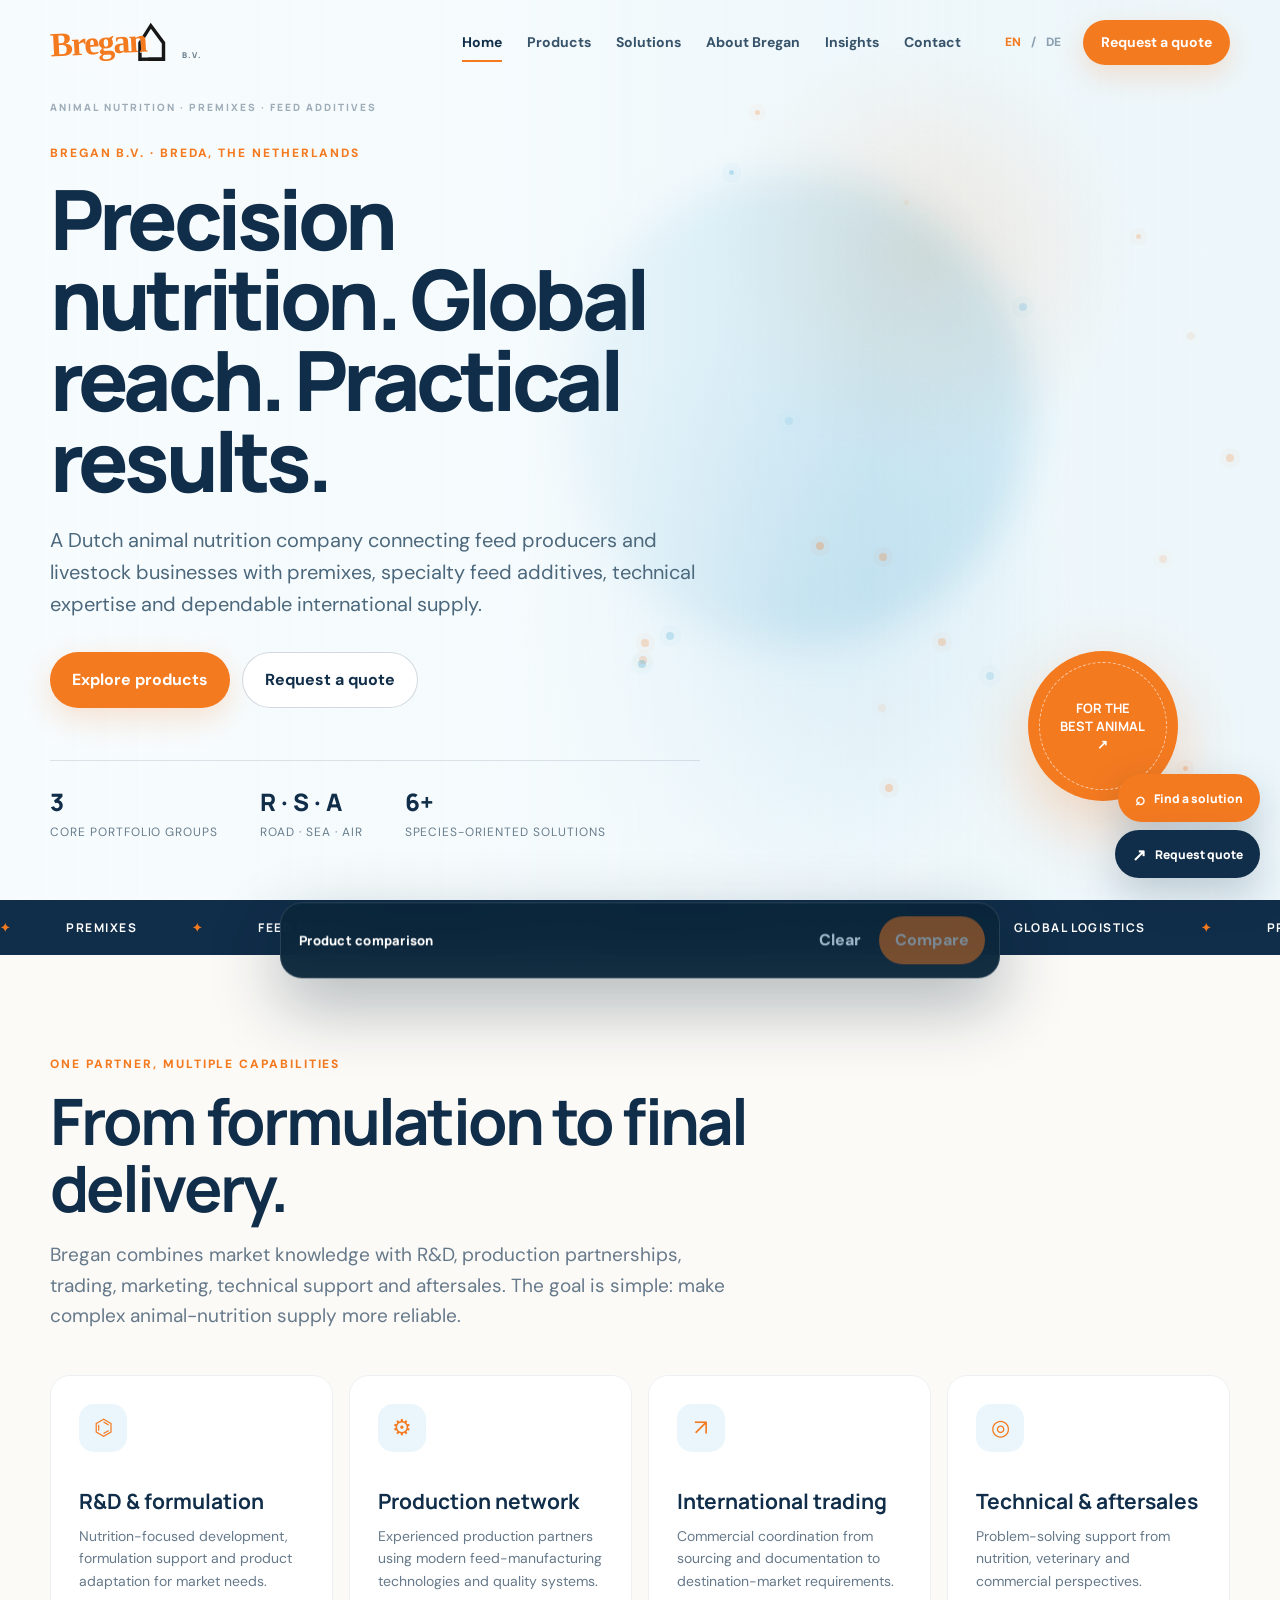
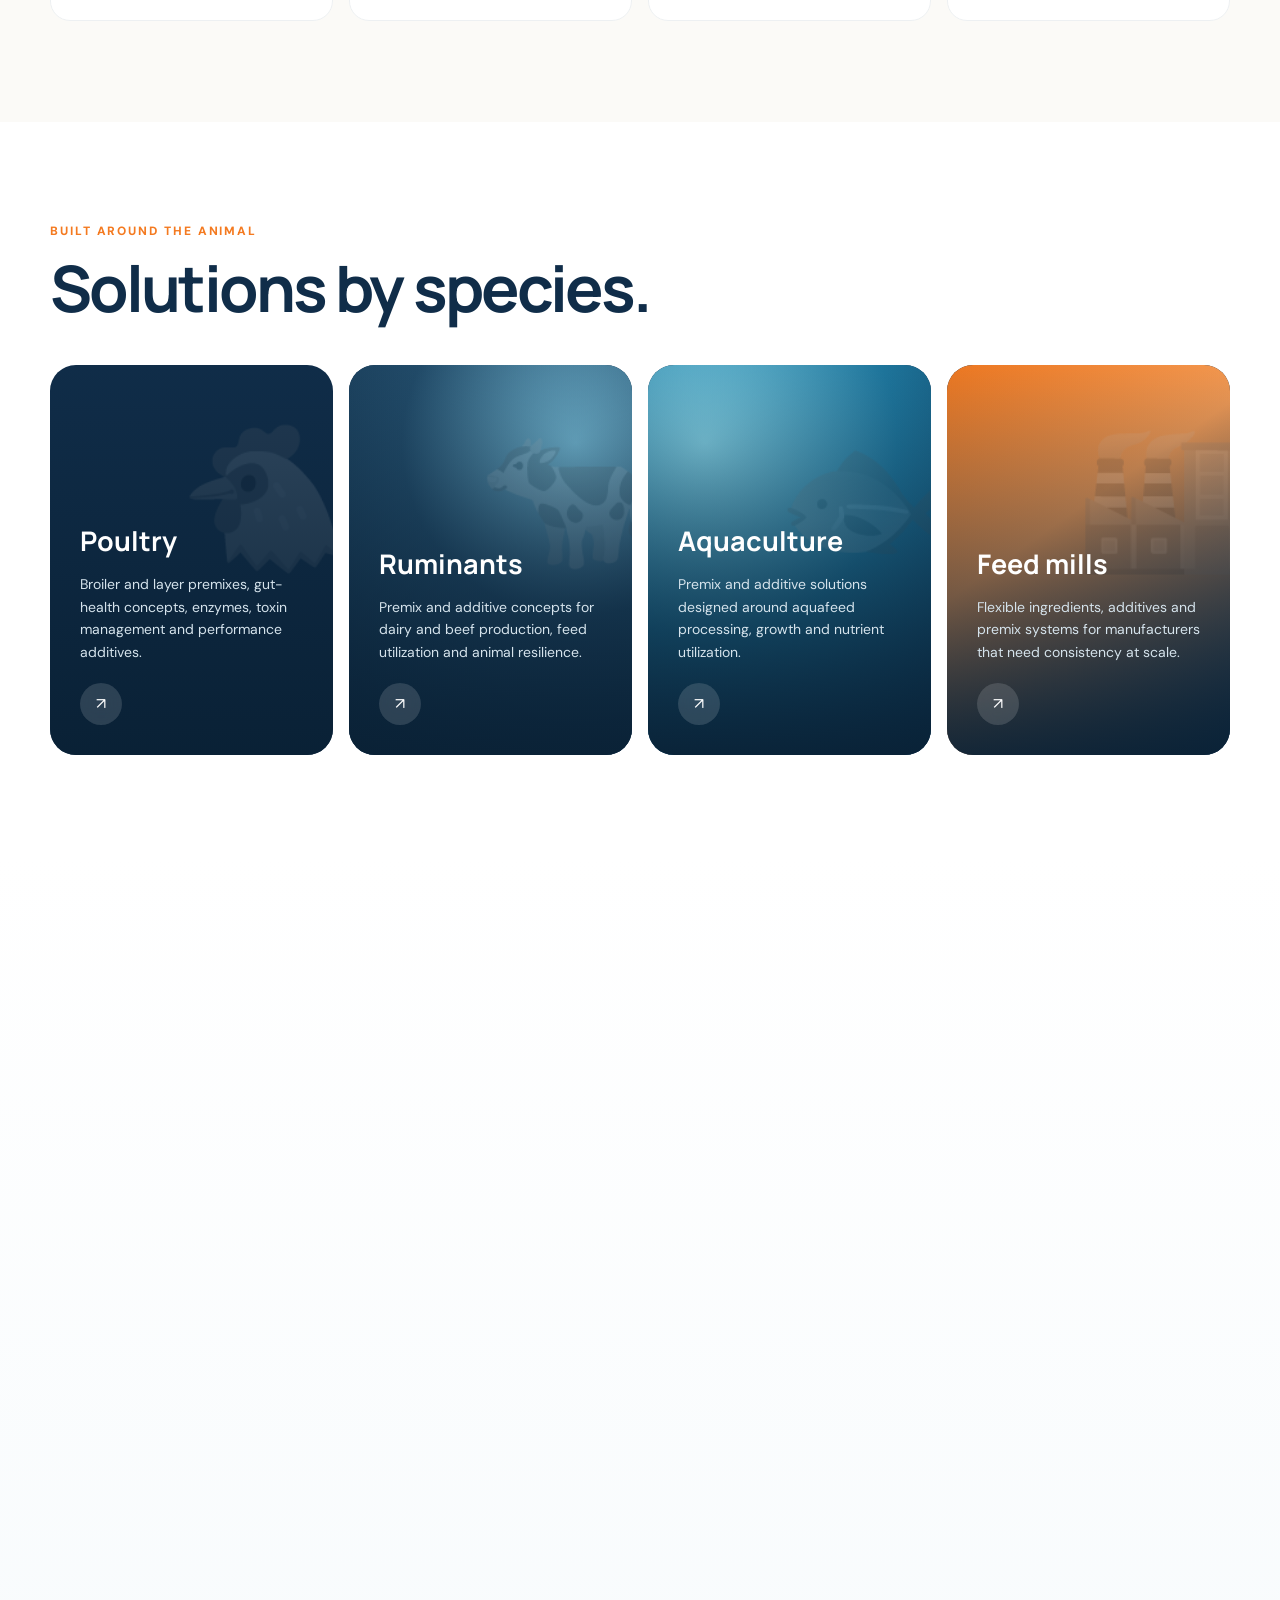
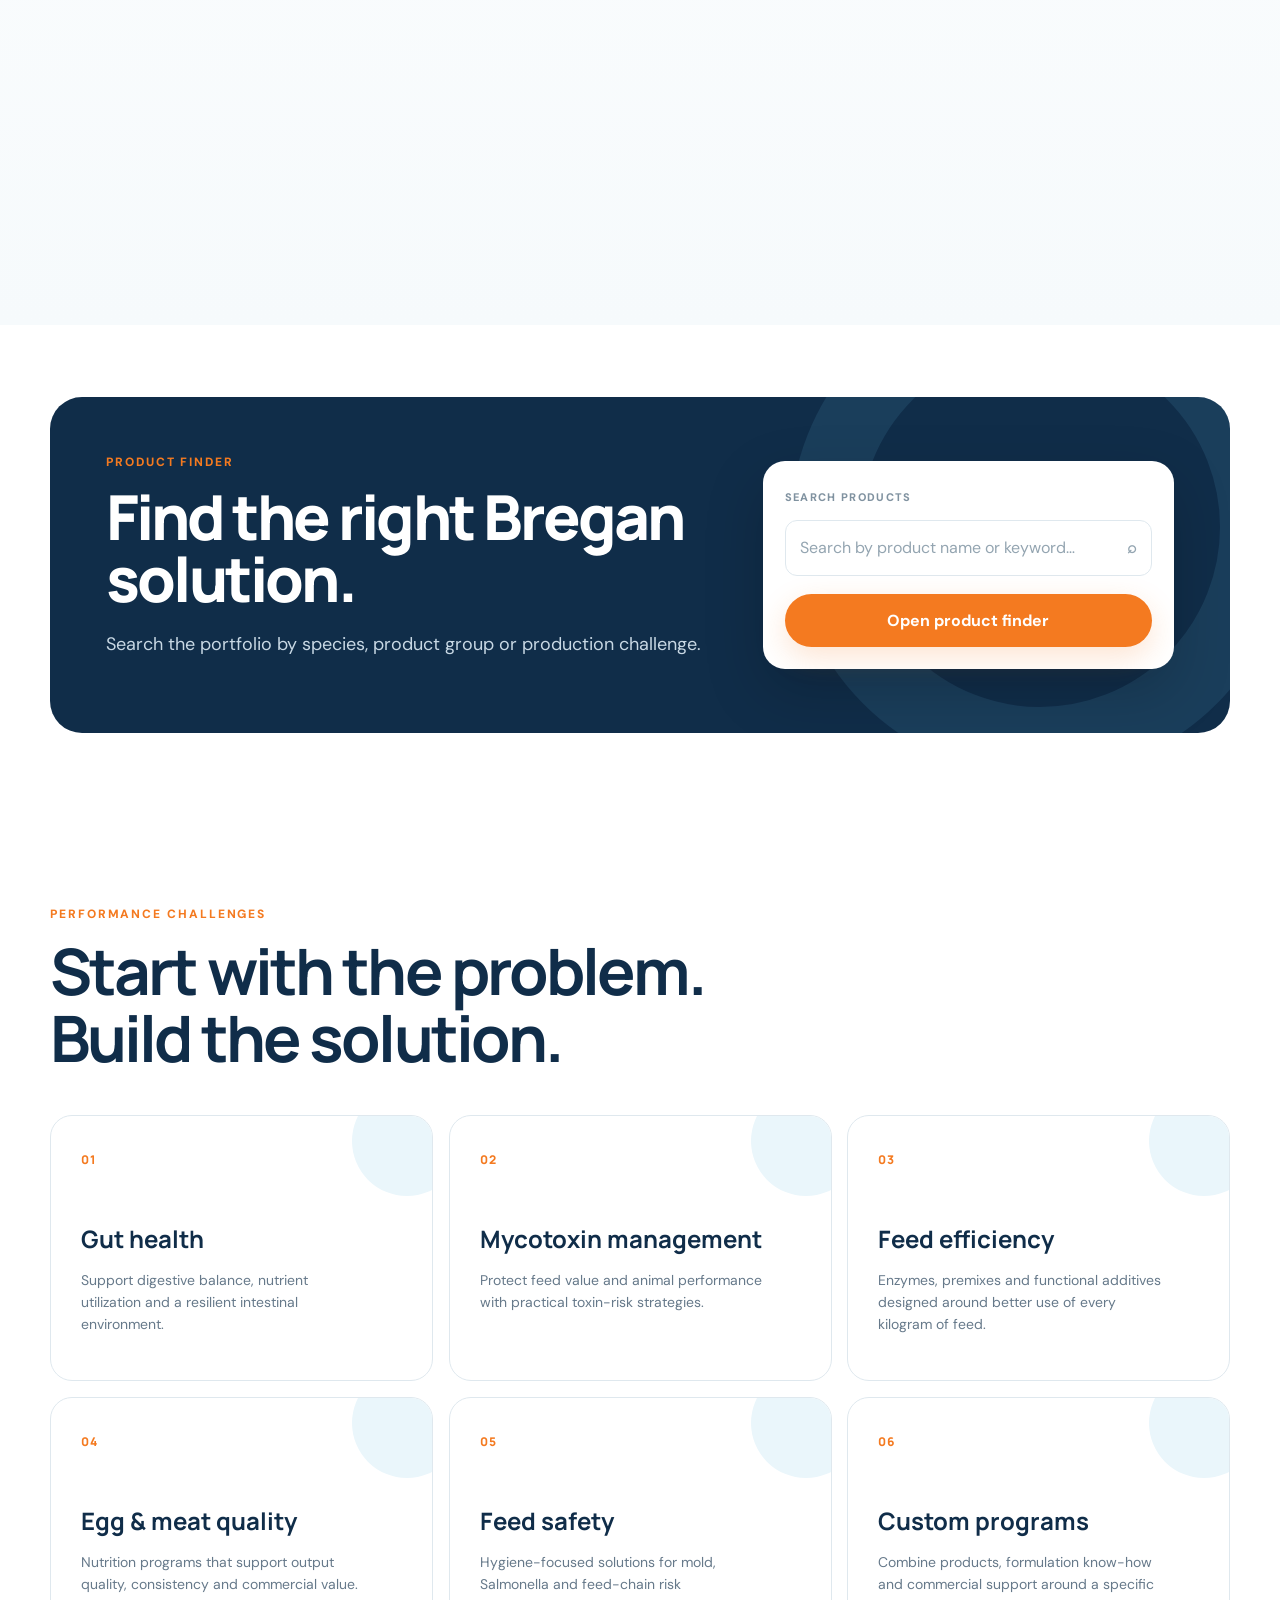
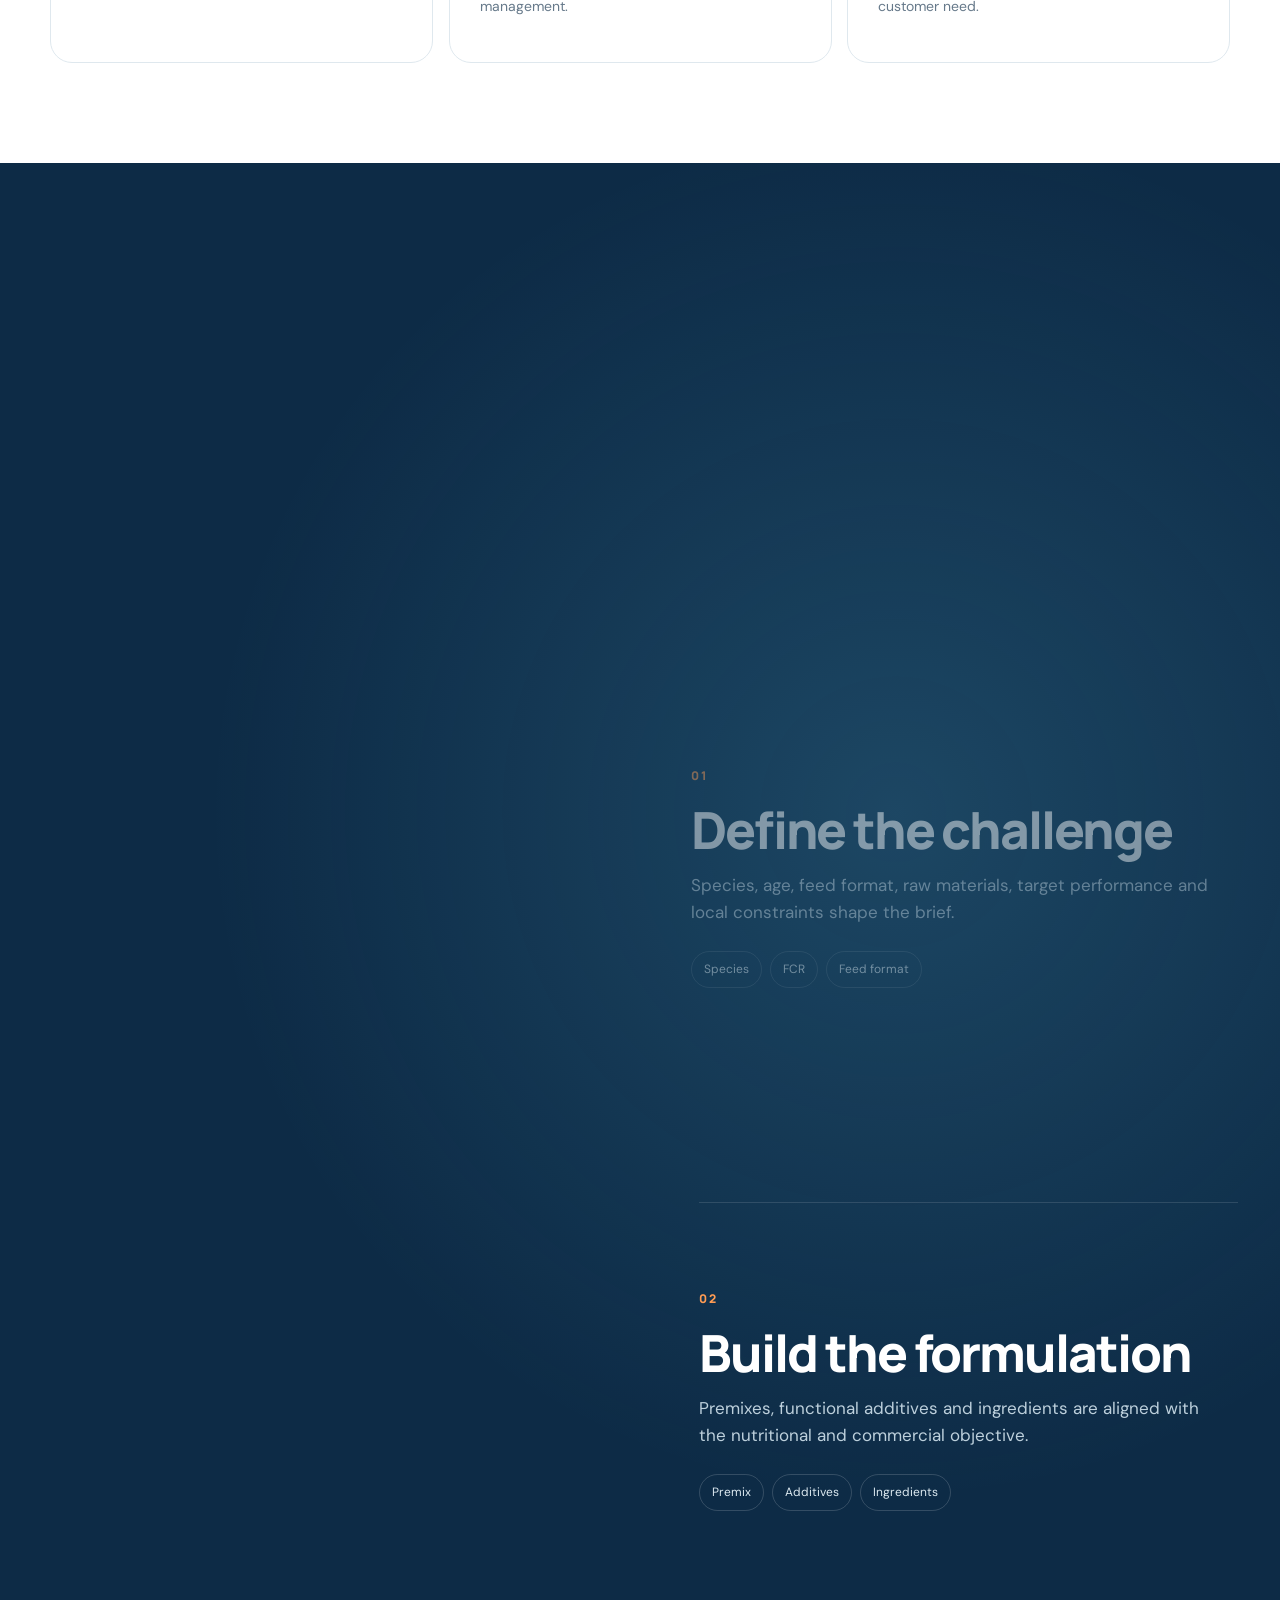
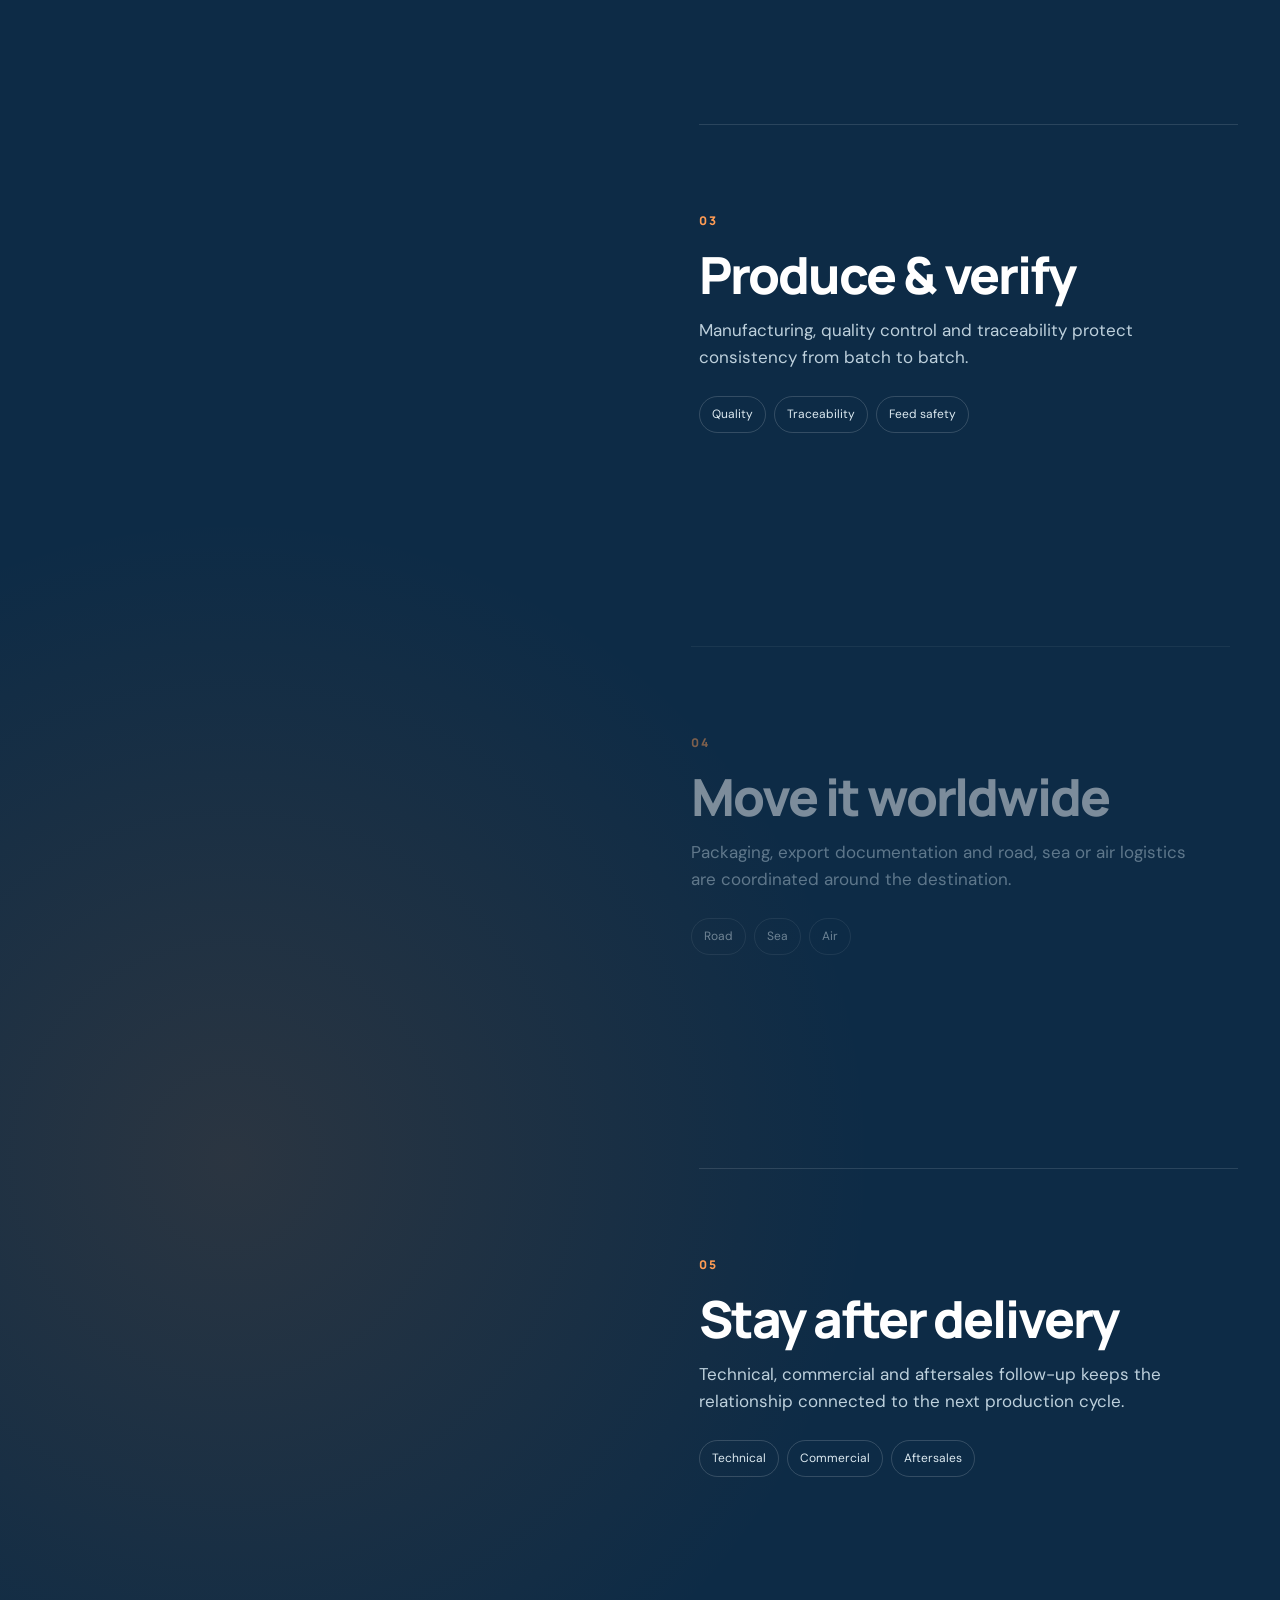
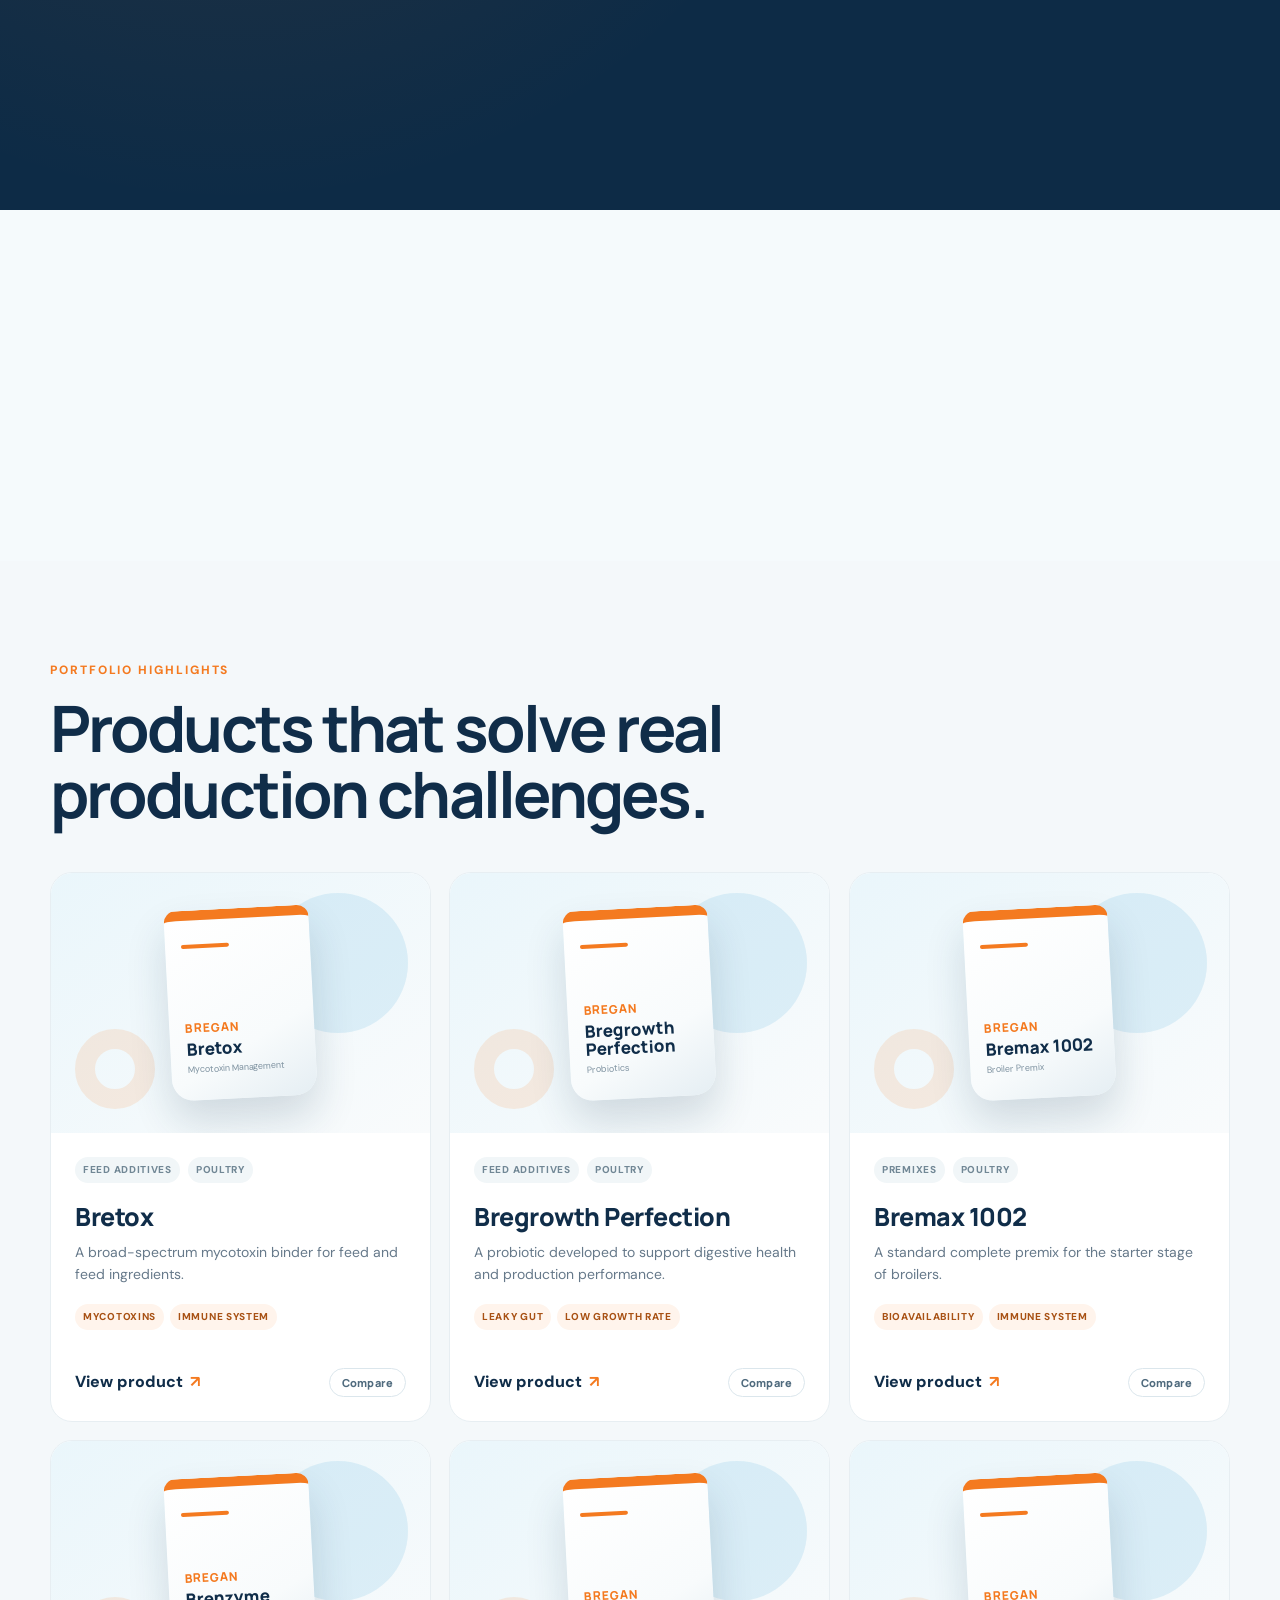
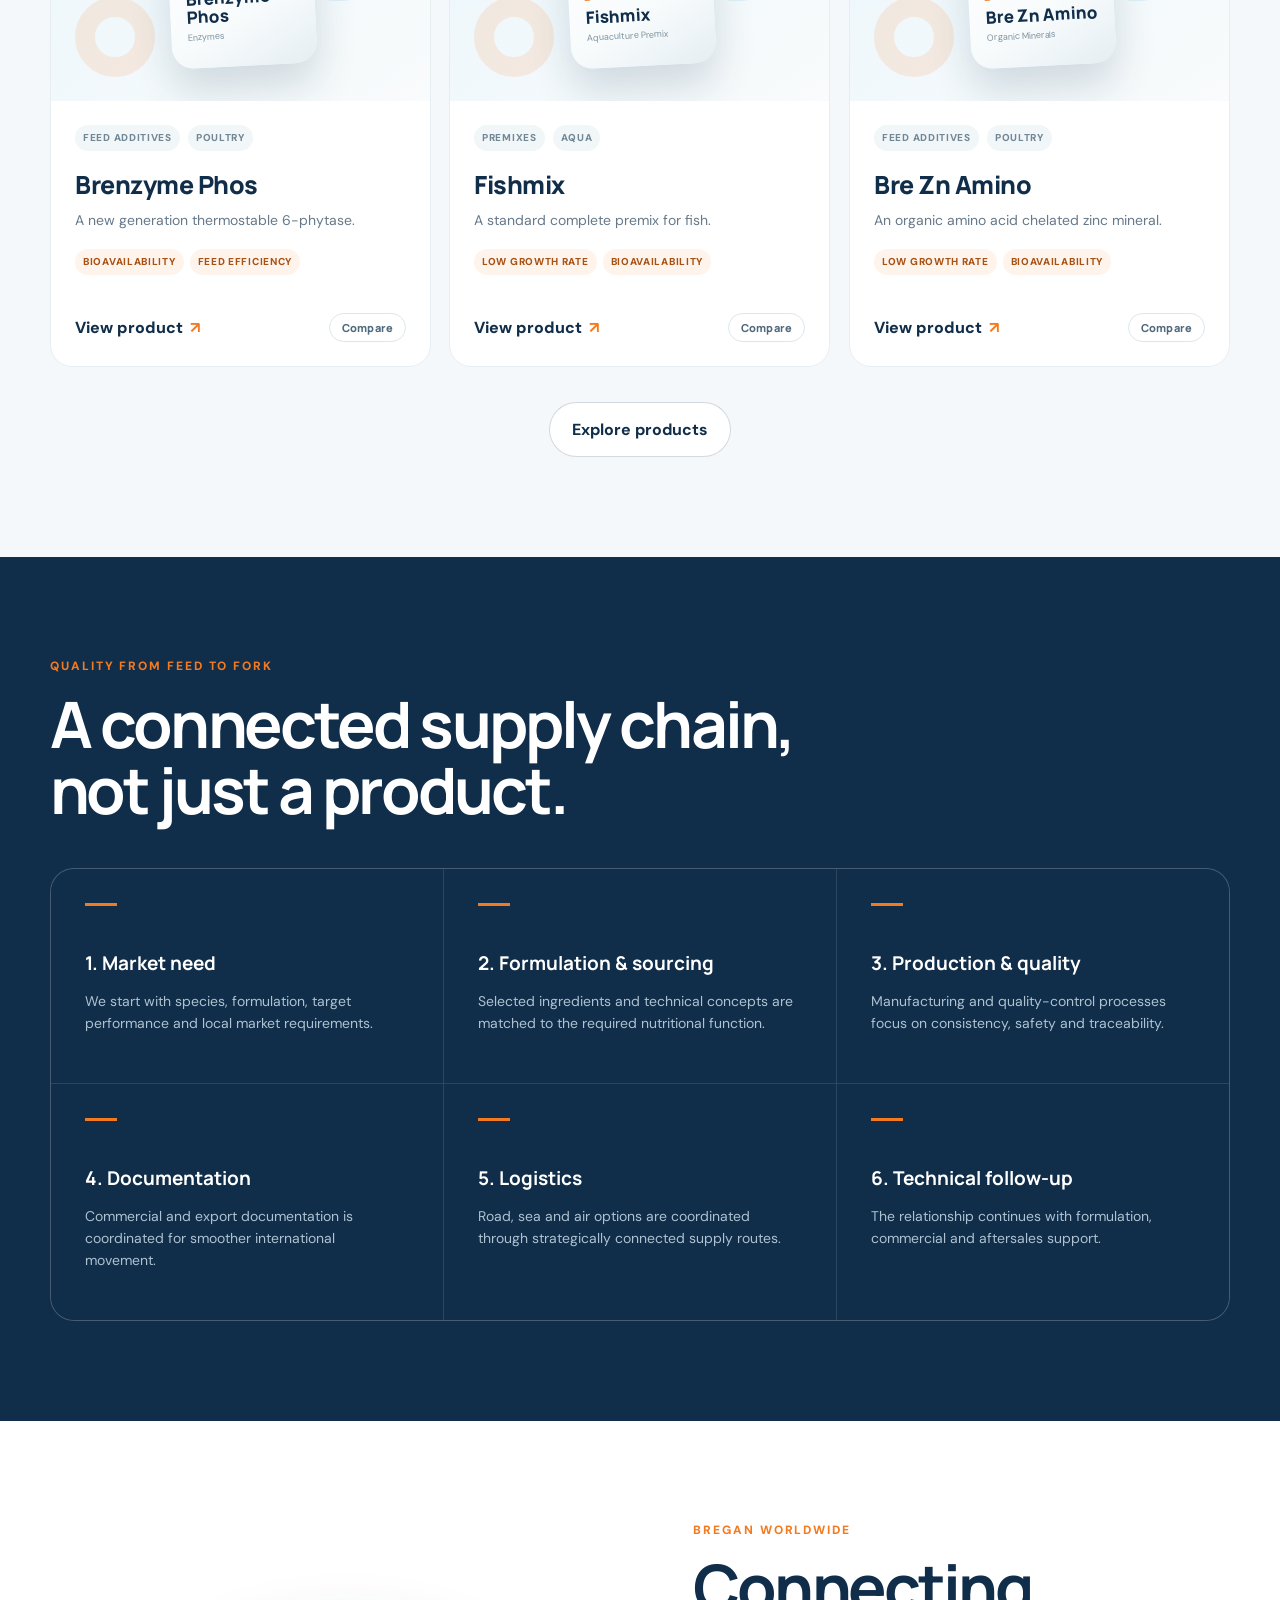
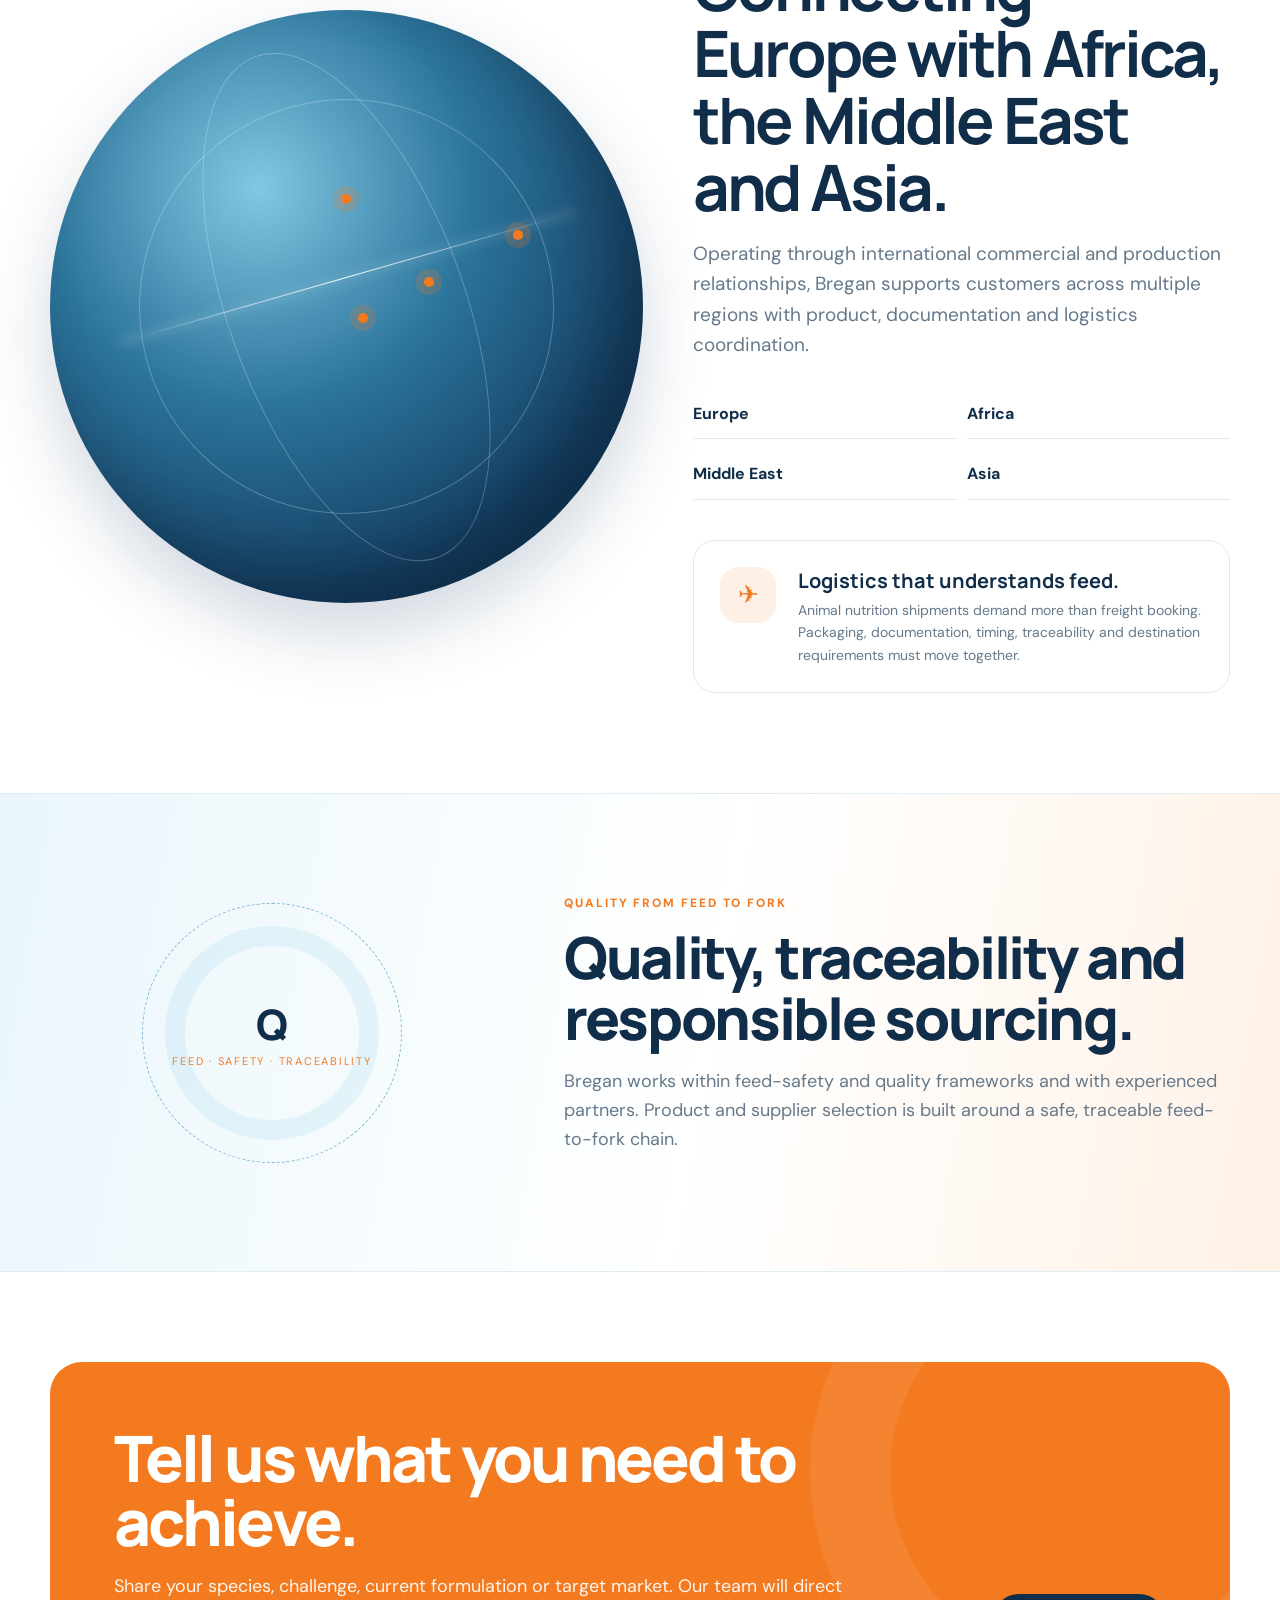
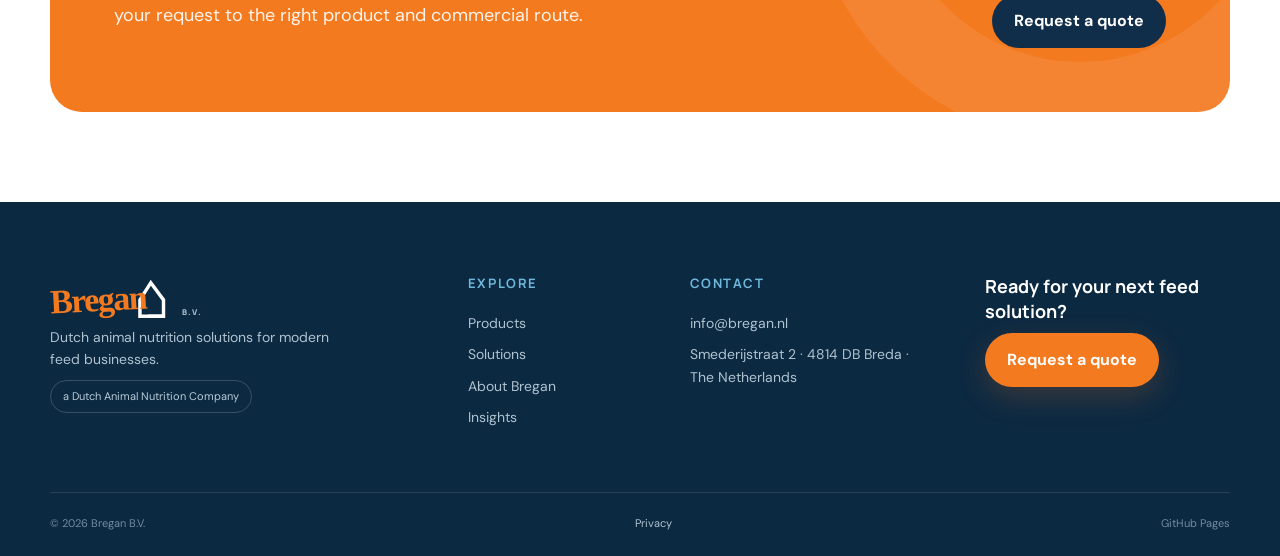
==== commit a0955459: "Route species cards to dedicated experiences" ====
--- a/index.html
+++ b/index.html
@@ -1 +1 @@
-<!doctype html><html lang="en"><head><meta charset="utf-8"><meta name="viewport" content="width=device-width,initial-scale=1"><meta name="description" content="Bregan B.V. — Dutch animal nutrition company for premixes, feed additives and global feed solutions."><meta name="theme-color" content="#102d49"><title>Bregan B.V. | Dutch Animal Nutrition</title><link rel="icon" href="assets/favicon.svg" type="image/svg+xml"><link rel="manifest" href="site.webmanifest"><link rel="stylesheet" href="assets/css/styles.css"><link data-experience-css rel="stylesheet" href="assets/css/experience.css"></head><body data-page="home"><div id="site-header"></div><main><section class="hero"><div class="hero-bg"></div><div class="container hero-content"><div class="hero-copy reveal in-view"><div class="eyebrow" data-i18n="hero_eyebrow"></div><h1 data-i18n="hero_title"></h1><p data-i18n="hero_body"></p><div class="hero-actions"><a class="btn btn-orange" href="products.html" data-i18n="explore_products"></a><button class="btn btn-ghost" data-open-quote data-i18n="quote"></button></div><div class="hero-stats"><div class="hero-stat"><strong>3</strong><span data-i18n="stat_portfolio"></span></div><div class="hero-stat"><strong>R · S · A</strong><span data-i18n="stat_routes"></span></div><div class="hero-stat"><strong>6+</strong><span data-i18n="stat_species"></span></div></div></div></div><div class="floating-badge">FOR THE<br>BEST ANIMAL<br>↗</div></section><div class="logo-ribbon"><div class="ribbon-track"><span>Premixes</span><span>Feed additives</span><span>Feed ingredients</span><span>Technical support</span><span>Global logistics</span><span>Premixes</span><span>Feed additives</span><span>Feed ingredients</span><span>Technical support</span><span>Global logistics</span></div></div><section class="section expertise"><div class="container"><div class="section-heading reveal"><div class="eyebrow" data-i18n="expertise_kicker"></div><h2 data-i18n="expertise_title"></h2><p data-i18n="expertise_body"></p></div><div class="cap-grid"><article class="cap-card reveal"><div class="cap-icon">⌬</div><h3 data-i18n="cap_rd"></h3><p data-i18n="cap_rd_text"></p></article><article class="cap-card reveal"><div class="cap-icon">⚙</div><h3 data-i18n="cap_prod"></h3><p data-i18n="cap_prod_text"></p></article><article class="cap-card reveal"><div class="cap-icon">↗</div><h3 data-i18n="cap_trade"></h3><p data-i18n="cap_trade_text"></p></article><article class="cap-card reveal"><div class="cap-icon">◎</div><h3 data-i18n="cap_after"></h3><p data-i18n="cap_after_text"></p></article></div></div></section><section class="section"><div class="container"><div class="section-heading reveal"><div class="eyebrow" data-i18n="species_kicker"></div><h2 data-i18n="species_title"></h2></div><div class="species-grid"><a class="species-card poultry reveal" href="products.html?species=Poultry"><span class="species-art">🐔</span><div><h3 data-i18n="poultry"></h3><p data-i18n="poultry_text"></p><span class="arrow-round">↗</span></div></a><a class="species-card ruminant reveal" href="products.html?species=Ruminants"><span class="species-art">🐄</span><div><h3 data-i18n="ruminants"></h3><p data-i18n="ruminants_text"></p><span class="arrow-round">↗</span></div></a><a class="species-card aqua reveal" href="products.html?species=Aqua"><span class="species-art">🐟</span><div><h3 data-i18n="aqua"></h3><p data-i18n="aqua_text"></p><span class="arrow-round">↗</span></div></a><a class="species-card feedmills reveal" href="solutions.html"><span class="species-art">🏭</span><div><h3 data-i18n="feedmills"></h3><p data-i18n="feedmills_text"></p><span class="arrow-round">↗</span></div></a></div></div></section><section class="section-tight"><div class="container"><div class="finder-banner reveal"><div><div class="eyebrow" data-i18n="finder_kicker"></div><h2 data-i18n="finder_title"></h2><p data-i18n="finder_body"></p></div><div class="finder-control"><label data-i18n="search_label"></label><div class="fake-input"><span data-i18n="search_placeholder"></span><b>⌕</b></div><a class="btn btn-orange btn-wide" href="products.html" data-i18n="finder_button"></a></div></div></div></section><section class="section"><div class="container"><div class="section-heading reveal"><div class="eyebrow" data-i18n="solutions_kicker"></div><h2 data-i18n="solutions_title"></h2></div><div class="solution-grid"><article class="solution-card reveal"><span class="num">01</span><h3 data-i18n="sol_gut"></h3><p data-i18n="sol_gut_text"></p></article><article class="solution-card reveal"><span class="num">02</span><h3 data-i18n="sol_toxin"></h3><p data-i18n="sol_toxin_text"></p></article><article class="solution-card reveal"><span class="num">03</span><h3 data-i18n="sol_efficiency"></h3><p data-i18n="sol_efficiency_text"></p></article><article class="solution-card reveal"><span class="num">04</span><h3 data-i18n="sol_quality"></h3><p data-i18n="sol_quality_text"></p></article><article class="solution-card reveal"><span class="num">05</span><h3 data-i18n="sol_safety"></h3><p data-i18n="sol_safety_text"></p></article><article class="solution-card reveal"><span class="num">06</span><h3 data-i18n="sol_custom"></h3><p data-i18n="sol_custom_text"></p></article></div></div></section><section class="section products-section"><div class="container"><div class="section-heading reveal"><div class="eyebrow" data-i18n="featured_kicker"></div><h2 data-i18n="featured_title"></h2></div><div class="product-grid" id="featuredProducts"></div><div style="text-align:center;margin-top:35px"><a class="btn btn-ghost" href="products.html" data-i18n="explore_products"></a></div></div></section><section class="section process"><div class="container"><div class="section-heading reveal"><div class="eyebrow" data-i18n="process_kicker"></div><h2 data-i18n="process_title"></h2></div><div class="process-grid"><article class="process-step reveal"><h3 data-i18n="step1"></h3><p data-i18n="step1_text"></p></article><article class="process-step reveal"><h3 data-i18n="step2"></h3><p data-i18n="step2_text"></p></article><article class="process-step reveal"><h3 data-i18n="step3"></h3><p data-i18n="step3_text"></p></article><article class="process-step reveal"><h3 data-i18n="step4"></h3><p data-i18n="step4_text"></p></article><article class="process-step reveal"><h3 data-i18n="step5"></h3><p data-i18n="step5_text"></p></article><article class="process-step reveal"><h3 data-i18n="step6"></h3><p data-i18n="step6_text"></p></article></div></div></section><section class="section"><div class="container worldwide-grid"><div class="globe reveal"><span class="route"></span><span class="dot eu"></span><span class="dot af"></span><span class="dot me"></span><span class="dot as"></span></div><div class="reveal"><div class="eyebrow" data-i18n="worldwide_kicker"></div><h2 class="display-title" data-i18n="worldwide_title"></h2><p class="lead" data-i18n="worldwide_body"></p><div class="region-list"><div>Europe</div><div>Africa</div><div>Middle East</div><div>Asia</div></div><div class="logistics-card"><div class="logistics-icon">✈</div><div><h3 data-i18n="logistics_title"></h3><p data-i18n="logistics_body"></p></div></div></div></div></section><section class="section quality-band"><div class="container quality-grid"><div class="quality-seal reveal"><strong>Q</strong><span>Feed · Safety · Traceability</span></div><div class="quality-copy reveal"><div class="eyebrow">QUALITY FROM FEED TO FORK</div><h2 data-i18n="quality_title"></h2><p data-i18n="quality_body"></p></div></div></section><section class="cta"><div class="container"><div class="cta-box reveal"><div><h2 data-i18n="cta_title"></h2><p data-i18n="cta_body"></p></div><button class="btn btn-navy" data-open-quote data-i18n="quote"></button></div></div></section></main><div id="site-footer"></div><script src="assets/js/data.js"></script><script src="assets/js/site.js"></script></body></html>+<!doctype html><html lang="en"><head><meta charset="utf-8"><meta name="viewport" content="width=device-width,initial-scale=1"><meta name="description" content="Bregan B.V. — Dutch animal nutrition company for premixes, feed additives and global feed solutions."><meta name="theme-color" content="#102d49"><title>Bregan B.V. | Dutch Animal Nutrition</title><link rel="icon" href="assets/favicon.svg" type="image/svg+xml"><link rel="manifest" href="site.webmanifest"><link rel="stylesheet" href="assets/css/styles.css"><link data-experience-css rel="stylesheet" href="assets/css/experience.css"></head><body data-page="home"><div id="site-header"></div><main><section class="hero"><div class="hero-bg"></div><div class="container hero-content"><div class="hero-copy reveal in-view"><div class="eyebrow" data-i18n="hero_eyebrow"></div><h1 data-i18n="hero_title"></h1><p data-i18n="hero_body"></p><div class="hero-actions"><a class="btn btn-orange" href="products.html" data-i18n="explore_products"></a><button class="btn btn-ghost" data-open-quote data-i18n="quote"></button></div><div class="hero-stats"><div class="hero-stat"><strong>3</strong><span data-i18n="stat_portfolio"></span></div><div class="hero-stat"><strong>R · S · A</strong><span data-i18n="stat_routes"></span></div><div class="hero-stat"><strong>6+</strong><span data-i18n="stat_species"></span></div></div></div></div><div class="floating-badge">FOR THE<br>BEST ANIMAL<br>↗</div></section><div class="logo-ribbon"><div class="ribbon-track"><span>Premixes</span><span>Feed additives</span><span>Feed ingredients</span><span>Technical support</span><span>Global logistics</span><span>Premixes</span><span>Feed additives</span><span>Feed ingredients</span><span>Technical support</span><span>Global logistics</span></div></div><section class="section expertise"><div class="container"><div class="section-heading reveal"><div class="eyebrow" data-i18n="expertise_kicker"></div><h2 data-i18n="expertise_title"></h2><p data-i18n="expertise_body"></p></div><div class="cap-grid"><article class="cap-card reveal"><div class="cap-icon">⌬</div><h3 data-i18n="cap_rd"></h3><p data-i18n="cap_rd_text"></p></article><article class="cap-card reveal"><div class="cap-icon">⚙</div><h3 data-i18n="cap_prod"></h3><p data-i18n="cap_prod_text"></p></article><article class="cap-card reveal"><div class="cap-icon">↗</div><h3 data-i18n="cap_trade"></h3><p data-i18n="cap_trade_text"></p></article><article class="cap-card reveal"><div class="cap-icon">◎</div><h3 data-i18n="cap_after"></h3><p data-i18n="cap_after_text"></p></article></div></div></section><section class="section"><div class="container"><div class="section-heading reveal"><div class="eyebrow" data-i18n="species_kicker"></div><h2 data-i18n="species_title"></h2></div><div class="species-grid"><a class="species-card poultry reveal" href="poultry.html"><span class="species-art">🐔</span><div><h3 data-i18n="poultry"></h3><p data-i18n="poultry_text"></p><span class="arrow-round">↗</span></div></a><a class="species-card ruminant reveal" href="ruminants.html"><span class="species-art">🐄</span><div><h3 data-i18n="ruminants"></h3><p data-i18n="ruminants_text"></p><span class="arrow-round">↗</span></div></a><a class="species-card aqua reveal" href="aquaculture.html"><span class="species-art">🐟</span><div><h3 data-i18n="aqua"></h3><p data-i18n="aqua_text"></p><span class="arrow-round">↗</span></div></a><a class="species-card feedmills reveal" href="solutions.html"><span class="species-art">🏭</span><div><h3 data-i18n="feedmills"></h3><p data-i18n="feedmills_text"></p><span class="arrow-round">↗</span></div></a></div></div></section><section class="section-tight"><div class="container"><div class="finder-banner reveal"><div><div class="eyebrow" data-i18n="finder_kicker"></div><h2 data-i18n="finder_title"></h2><p data-i18n="finder_body"></p></div><div class="finder-control"><label data-i18n="search_label"></label><div class="fake-input"><span data-i18n="search_placeholder"></span><b>⌕</b></div><a class="btn btn-orange btn-wide" href="products.html" data-i18n="finder_button"></a></div></div></div></section><section class="section"><div class="container"><div class="section-heading reveal"><div class="eyebrow" data-i18n="solutions_kicker"></div><h2 data-i18n="solutions_title"></h2></div><div class="solution-grid"><article class="solution-card reveal"><span class="num">01</span><h3 data-i18n="sol_gut"></h3><p data-i18n="sol_gut_text"></p></article><article class="solution-card reveal"><span class="num">02</span><h3 data-i18n="sol_toxin"></h3><p data-i18n="sol_toxin_text"></p></article><article class="solution-card reveal"><span class="num">03</span><h3 data-i18n="sol_efficiency"></h3><p data-i18n="sol_efficiency_text"></p></article><article class="solution-card reveal"><span class="num">04</span><h3 data-i18n="sol_quality"></h3><p data-i18n="sol_quality_text"></p></article><article class="solution-card reveal"><span class="num">05</span><h3 data-i18n="sol_safety"></h3><p data-i18n="sol_safety_text"></p></article><article class="solution-card reveal"><span class="num">06</span><h3 data-i18n="sol_custom"></h3><p data-i18n="sol_custom_text"></p></article></div></div></section><section class="section products-section"><div class="container"><div class="section-heading reveal"><div class="eyebrow" data-i18n="featured_kicker"></div><h2 data-i18n="featured_title"></h2></div><div class="product-grid" id="featuredProducts"></div><div style="text-align:center;margin-top:35px"><a class="btn btn-ghost" href="products.html" data-i18n="explore_products"></a></div></div></section><section class="section process"><div class="container"><div class="section-heading reveal"><div class="eyebrow" data-i18n="process_kicker"></div><h2 data-i18n="process_title"></h2></div><div class="process-grid"><article class="process-step reveal"><h3 data-i18n="step1"></h3><p data-i18n="step1_text"></p></article><article class="process-step reveal"><h3 data-i18n="step2"></h3><p data-i18n="step2_text"></p></article><article class="process-step reveal"><h3 data-i18n="step3"></h3><p data-i18n="step3_text"></p></article><article class="process-step reveal"><h3 data-i18n="step4"></h3><p data-i18n="step4_text"></p></article><article class="process-step reveal"><h3 data-i18n="step5"></h3><p data-i18n="step5_text"></p></article><article class="process-step reveal"><h3 data-i18n="step6"></h3><p data-i18n="step6_text"></p></article></div></div></section><section class="section"><div class="container worldwide-grid"><div class="globe reveal"><span class="route"></span><span class="dot eu"></span><span class="dot af"></span><span class="dot me"></span><span class="dot as"></span></div><div class="reveal"><div class="eyebrow" data-i18n="worldwide_kicker"></div><h2 class="display-title" data-i18n="worldwide_title"></h2><p class="lead" data-i18n="worldwide_body"></p><div class="region-list"><div>Europe</div><div>Africa</div><div>Middle East</div><div>Asia</div></div><div class="logistics-card"><div class="logistics-icon">✈</div><div><h3 data-i18n="logistics_title"></h3><p data-i18n="logistics_body"></p></div></div></div></div></section><section class="section quality-band"><div class="container quality-grid"><div class="quality-seal reveal"><strong>Q</strong><span>Feed · Safety · Traceability</span></div><div class="quality-copy reveal"><div class="eyebrow">QUALITY FROM FEED TO FORK</div><h2 data-i18n="quality_title"></h2><p data-i18n="quality_body"></p></div></div></section><section class="cta"><div class="container"><div class="cta-box reveal"><div><h2 data-i18n="cta_title"></h2><p data-i18n="cta_body"></p></div><button class="btn btn-navy" data-open-quote data-i18n="quote"></button></div></div></section></main><div id="site-footer"></div><script src="assets/js/data.js"></script><script src="assets/js/site.js"></script></body></html>
--- a/assets/css/experience.css
+++ b/assets/css/experience.css
@@ -391,3 +391,95 @@
   .brand{min-width:138px}.brand-logo{min-width:110px;height:46px}.brand-logo svg{width:50px;height:43px}
   .brand-script{font-size:30px}.brand>small{display:none}
 }
+
+
+/* Species immersive pages */
+.species-hero{min-height:760px;position:relative;overflow:hidden;display:grid;align-items:center;background:#f4f9fb;isolation:isolate}
+.species-hero:before{content:'';position:absolute;inset:0;z-index:-2;background:linear-gradient(100deg,#f8fbfc 0%,#f4f9fb 50%,#dfeff5 100%)}
+.species-hero:after{content:'';position:absolute;inset:0;z-index:-1;background:
+  radial-gradient(circle at 78% 30%,rgba(244,122,32,.18),transparent 18%),
+  radial-gradient(circle at 72% 66%,rgba(102,183,220,.2),transparent 26%)}
+.species-hero-grid{position:relative;z-index:2;padding-top:92px}
+.species-hero-copy{max-width:690px}
+.species-hero h1{font:800 clamp(52px,7vw,92px)/.94 'Manrope';letter-spacing:-.06em;color:#102d49;margin:0 0 25px}
+.species-hero-copy>p{font-size:20px;color:#546f81;max-width:660px}
+.species-hero-art{position:absolute;right:5%;bottom:-6%;width:min(47vw,650px);height:min(70vh,650px);display:grid;place-items:center;pointer-events:none}
+.species-hero-art:before,.species-hero-art:after{content:'';position:absolute;border-radius:50%}
+.species-hero-art:before{width:78%;height:78%;border:1px solid rgba(16,45,73,.12);animation:speciesOrbit 20s linear infinite}
+.species-hero-art:after{width:56%;height:56%;border:1px dashed rgba(244,122,32,.28);animation:speciesOrbit 14s linear infinite reverse}
+.species-hero-art>span{font-size:clamp(190px,26vw,390px);filter:drop-shadow(0 38px 50px rgba(16,45,73,.13));transform:translateY(10px)}
+.species-hero.ruminant:after{background:
+  radial-gradient(circle at 77% 32%,rgba(92,157,118,.18),transparent 20%),
+  radial-gradient(circle at 70% 68%,rgba(102,183,220,.17),transparent 25%)}
+.species-hero.aqua:before{background:linear-gradient(110deg,#f7fbfd 0%,#ecf9fc 48%,#bee9f3 100%)}
+.species-hero.aqua:after{background:
+  radial-gradient(circle at 76% 30%,rgba(24,150,188,.18),transparent 18%),
+  radial-gradient(circle at 70% 70%,rgba(28,109,159,.16),transparent 27%)}
+@keyframes speciesOrbit{to{transform:rotate(360deg)}}
+.species-hero-meta{display:flex;gap:36px;margin-top:48px;padding-top:22px;border-top:1px solid rgba(16,45,73,.12);max-width:500px}
+.species-hero-meta strong{display:block;font:800 28px 'Manrope';color:#102d49}
+.species-hero-meta span{display:block;font-size:11px;text-transform:uppercase;letter-spacing:.08em;color:#758a99}
+
+.species-challenges{background:#fff}
+.species-challenge-grid{display:grid;grid-template-columns:repeat(3,1fr);gap:14px}
+.species-challenge-card{min-height:230px;border:1px solid #e2ebf0;border-radius:23px;padding:25px;position:relative;overflow:hidden;transition:.28s;background:#fff}
+.species-challenge-card:before{content:'';position:absolute;width:125px;height:125px;border-radius:50%;right:-44px;top:-42px;background:#eef8fb;transition:.3s}
+.species-challenge-card:hover{transform:translateY(-6px);border-color:#f47a20;box-shadow:0 24px 58px rgba(16,45,73,.09)}
+.species-challenge-card:hover:before{transform:scale(1.25);background:#fff0e5}
+.species-challenge-card>span{font:800 11px 'Manrope';letter-spacing:.12em;color:#f47a20}
+.species-challenge-card h3{font:800 24px/1.05 'Manrope';color:#102d49;margin:52px 0 8px;max-width:260px}
+.species-challenge-card p{font-size:13px;color:#718696}
+.species-challenge-card b{position:absolute;right:22px;bottom:22px;width:38px;height:38px;border-radius:50%;display:grid;place-items:center;background:#102d49;color:#fff}
+
+.species-stages{padding:110px 0;background:#0e2d48;color:#fff;position:relative;overflow:hidden}
+.species-stages:before{content:'';position:absolute;inset:0;background:
+  radial-gradient(circle at 78% 15%,rgba(102,183,220,.16),transparent 22%),
+  radial-gradient(circle at 15% 80%,rgba(244,122,32,.12),transparent 20%)}
+.species-stage-intro{position:relative;z-index:2;max-width:780px;margin-bottom:48px}
+.species-stage-intro h2{font:800 clamp(42px,5vw,68px)/.98 'Manrope';letter-spacing:-.05em;margin:12px 0;color:#fff}
+.species-stage-grid{position:relative;z-index:2;display:grid;grid-template-columns:repeat(3,1fr);gap:14px}
+.species-stage{min-height:300px;border:1px solid rgba(255,255,255,.13);border-radius:25px;padding:28px;background:rgba(255,255,255,.025);backdrop-filter:blur(10px);transition:.3s}
+.species-stage:hover{background:rgba(255,255,255,.055);transform:translateY(-6px)}
+.stage-index{font:800 11px 'Manrope';letter-spacing:.13em;color:#ff9b54}
+.species-stage h3{font:800 27px/1.05 'Manrope';margin:72px 0 12px}
+.species-stage p{color:#bdd0dc;font-size:14px}
+
+.species-products{background:#f5fafc}
+.species-product-grid{display:grid;grid-template-columns:repeat(4,1fr);gap:14px}
+.species-product{border-radius:22px;background:#fff;border:1px solid #e3ebf0;overflow:hidden;display:flex;flex-direction:column;transition:.28s;min-height:390px}
+.species-product:hover{transform:translateY(-7px);box-shadow:0 25px 65px rgba(16,45,73,.11);border-color:transparent}
+.species-product-visual{height:185px;background:linear-gradient(145deg,#eaf6fb,#fbfcfd);display:grid;place-items:center;position:relative;overflow:hidden}
+.species-product-visual:after{content:'';position:absolute;width:130px;height:130px;border-radius:50%;background:rgba(102,183,220,.12);right:-28px;top:-30px}
+.mini-bag{width:103px;height:132px;border-radius:8px 8px 15px 15px;background:linear-gradient(150deg,#fff,#edf4f7);box-shadow:0 16px 30px rgba(16,45,73,.13);border-top:7px solid #f47a20;padding:13px 9px;display:flex;flex-direction:column;justify-content:flex-end;transform:rotate(-3deg);position:relative;z-index:2}
+.mini-bag small{font:800 8px 'Manrope';color:#f47a20;letter-spacing:.08em}
+.mini-bag strong{font:800 12px/1.05 'Manrope';color:#102d49;margin:4px 0}
+.mini-bag span{font-size:7px;color:#778b99}
+.species-product-copy{padding:20px;display:flex;flex-direction:column;flex:1}
+.species-product-copy>small{font:800 9px 'Manrope';letter-spacing:.1em;text-transform:uppercase;color:#f47a20}
+.species-product-copy h3{font:800 20px/1.05 'Manrope';color:#102d49;margin:9px 0}
+.species-product-copy p{font-size:12px;color:#6a8090;margin:0 0 18px}
+.species-product-copy b{margin-top:auto;color:#153b59;font-size:12px}
+.species-all-cta{text-align:center;margin-top:36px}
+
+.species-final{padding:0 0 105px;background:#f5fafc}
+.species-final-box{border-radius:30px;background:#f47a20;color:#fff;padding:50px;display:flex;align-items:center;justify-content:space-between;gap:35px;overflow:hidden;position:relative}
+.species-final-box:after{content:'';position:absolute;width:310px;height:310px;border-radius:50%;border:70px solid rgba(255,255,255,.1);right:-70px;top:-120px}
+.species-final-box>div,.species-final-box>button{position:relative;z-index:2}
+.species-final-box .eyebrow{color:#fff0e3}
+.species-final-box h2{font:800 clamp(32px,4vw,50px)/1 'Manrope';letter-spacing:-.045em;margin:8px 0 12px;max-width:720px}
+.species-final-box p{max-width:700px;color:#fff2e8;margin:0}
+
+@media(max-width:1000px){
+  .species-hero-art{opacity:.22;right:-10%;width:70vw}
+  .species-challenge-grid{grid-template-columns:1fr 1fr}
+  .species-stage-grid{grid-template-columns:1fr}
+  .species-stage{min-height:220px}.species-stage h3{margin-top:45px}
+  .species-product-grid{grid-template-columns:1fr 1fr}
+}
+@media(max-width:640px){
+  .species-hero{min-height:700px}.species-hero-art{width:100vw;right:-28%;bottom:-2%;opacity:.16}
+  .species-hero-art>span{font-size:260px}.species-hero-meta{gap:24px}
+  .species-challenge-grid,.species-product-grid{grid-template-columns:1fr}
+  .species-final-box{padding:34px 26px;display:block}.species-final-box .btn{margin-top:22px}
+}
+@media(prefers-reduced-motion:reduce){.species-hero-art:before,.species-hero-art:after{animation:none}}
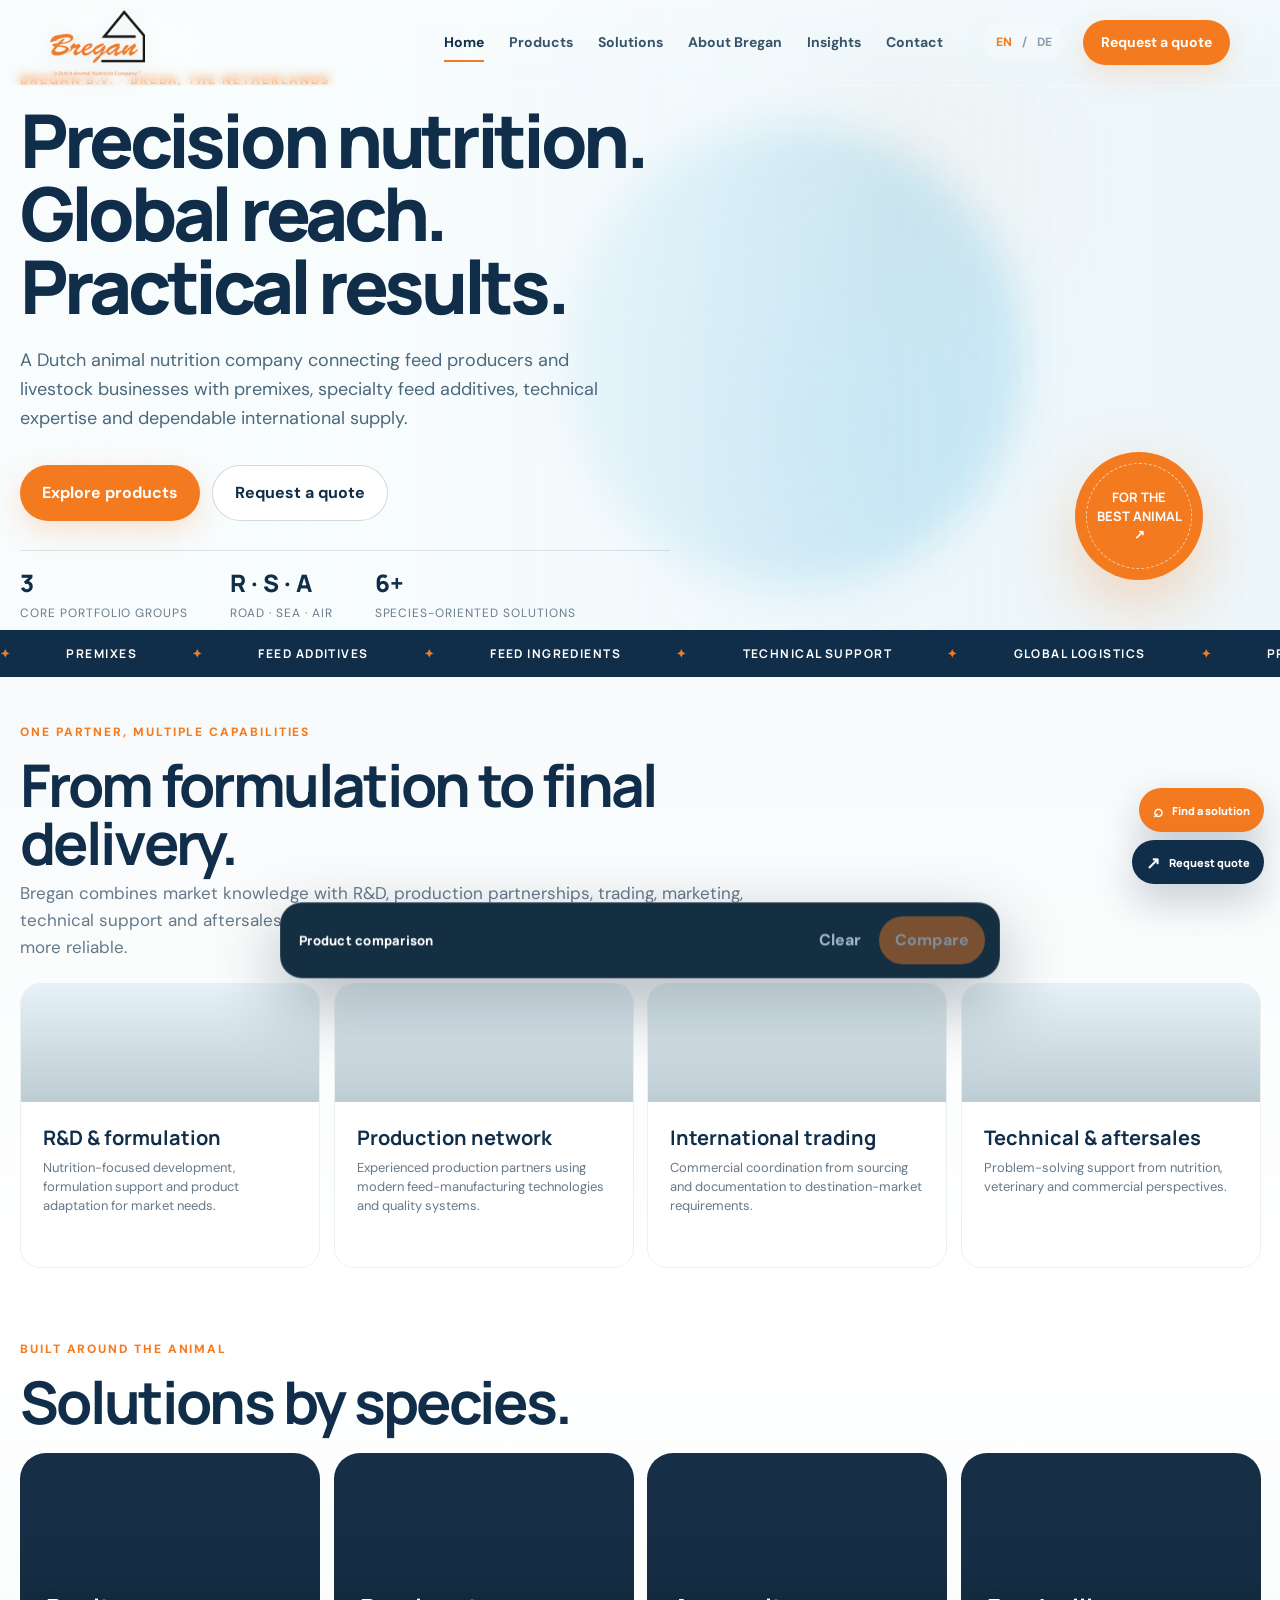
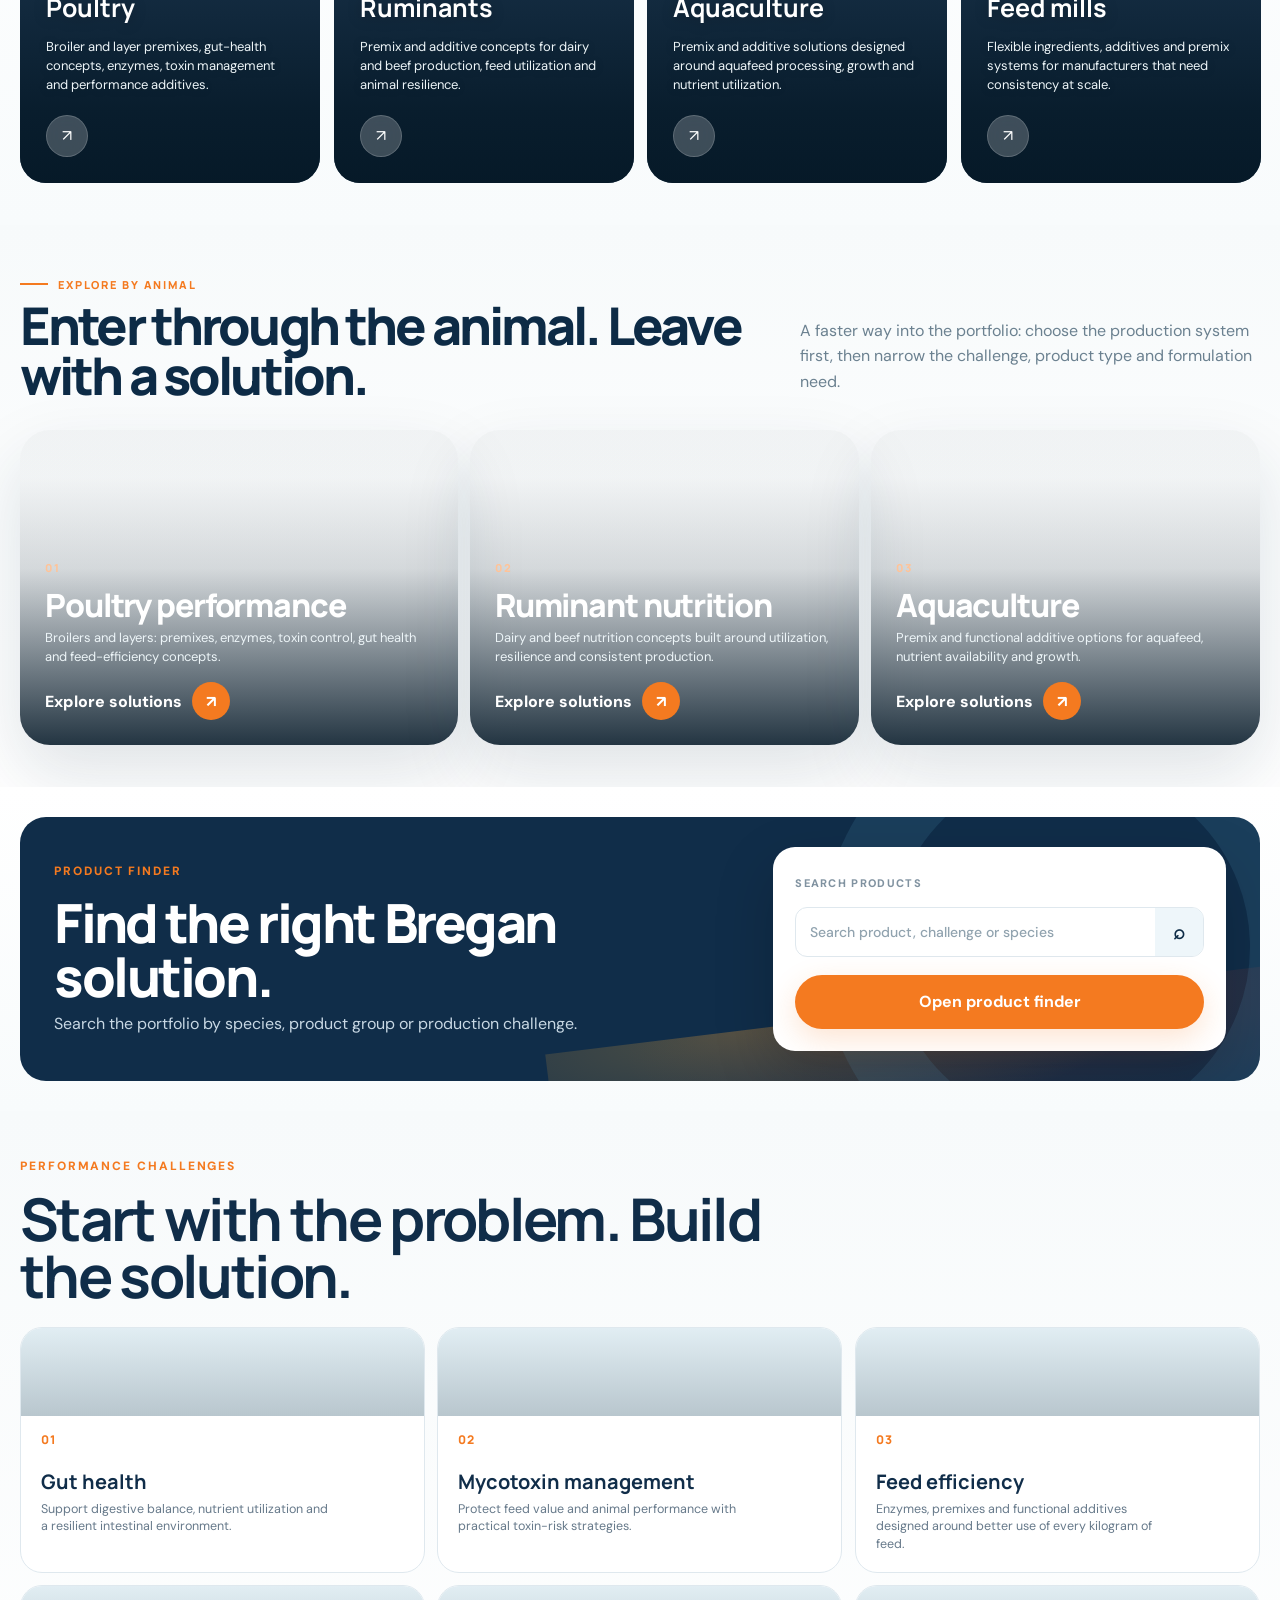
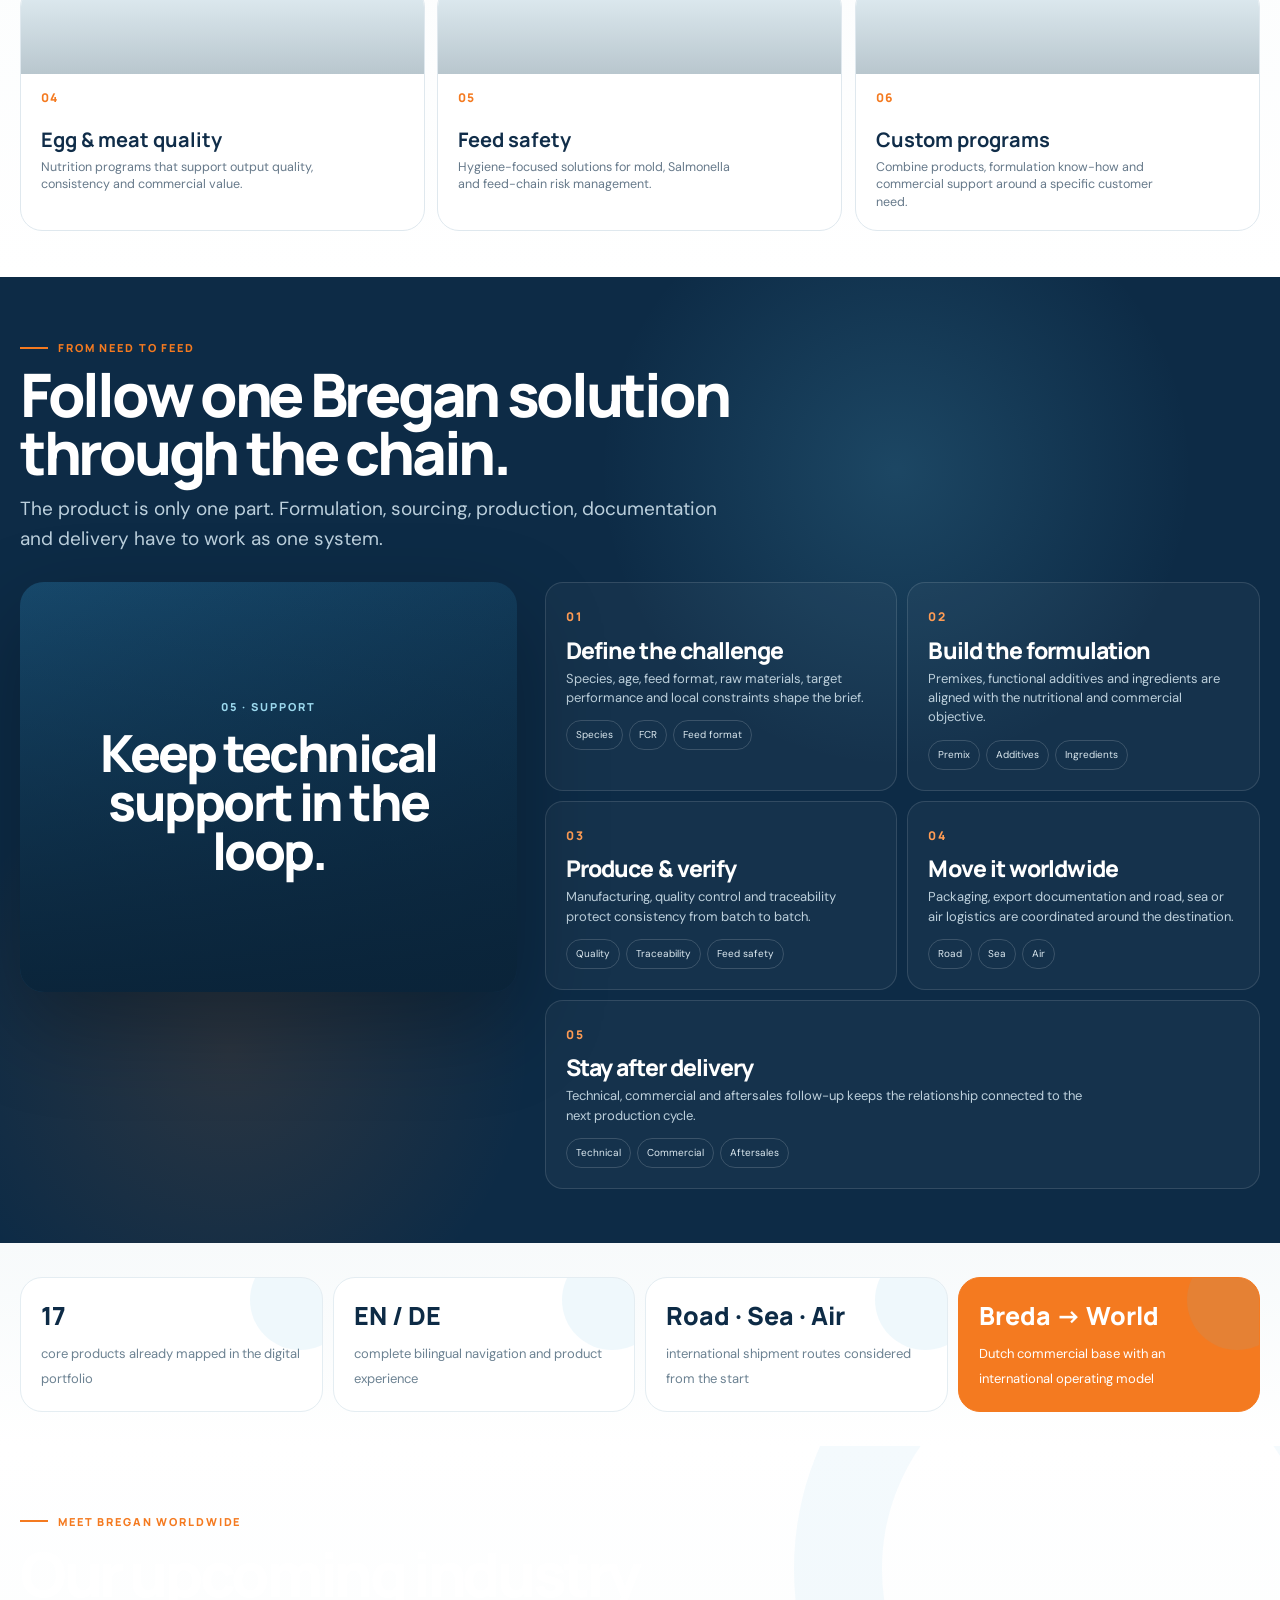
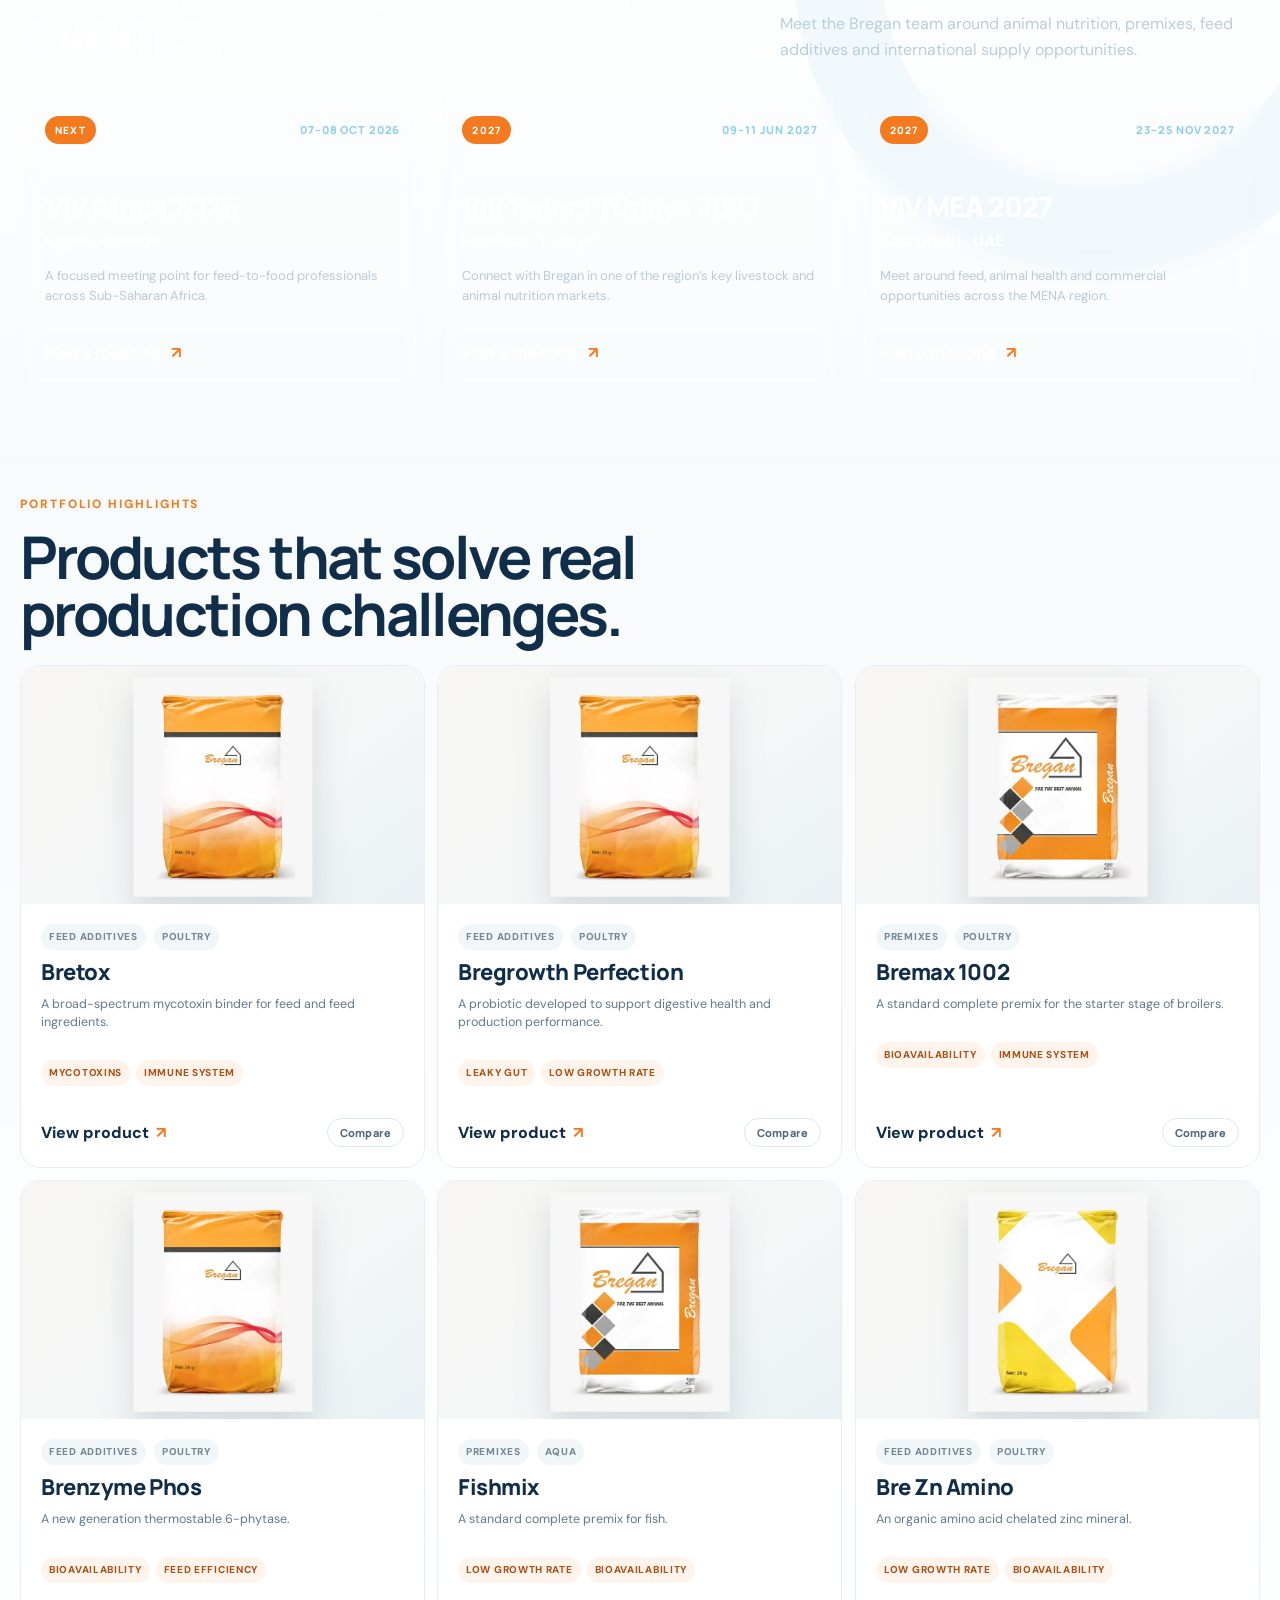
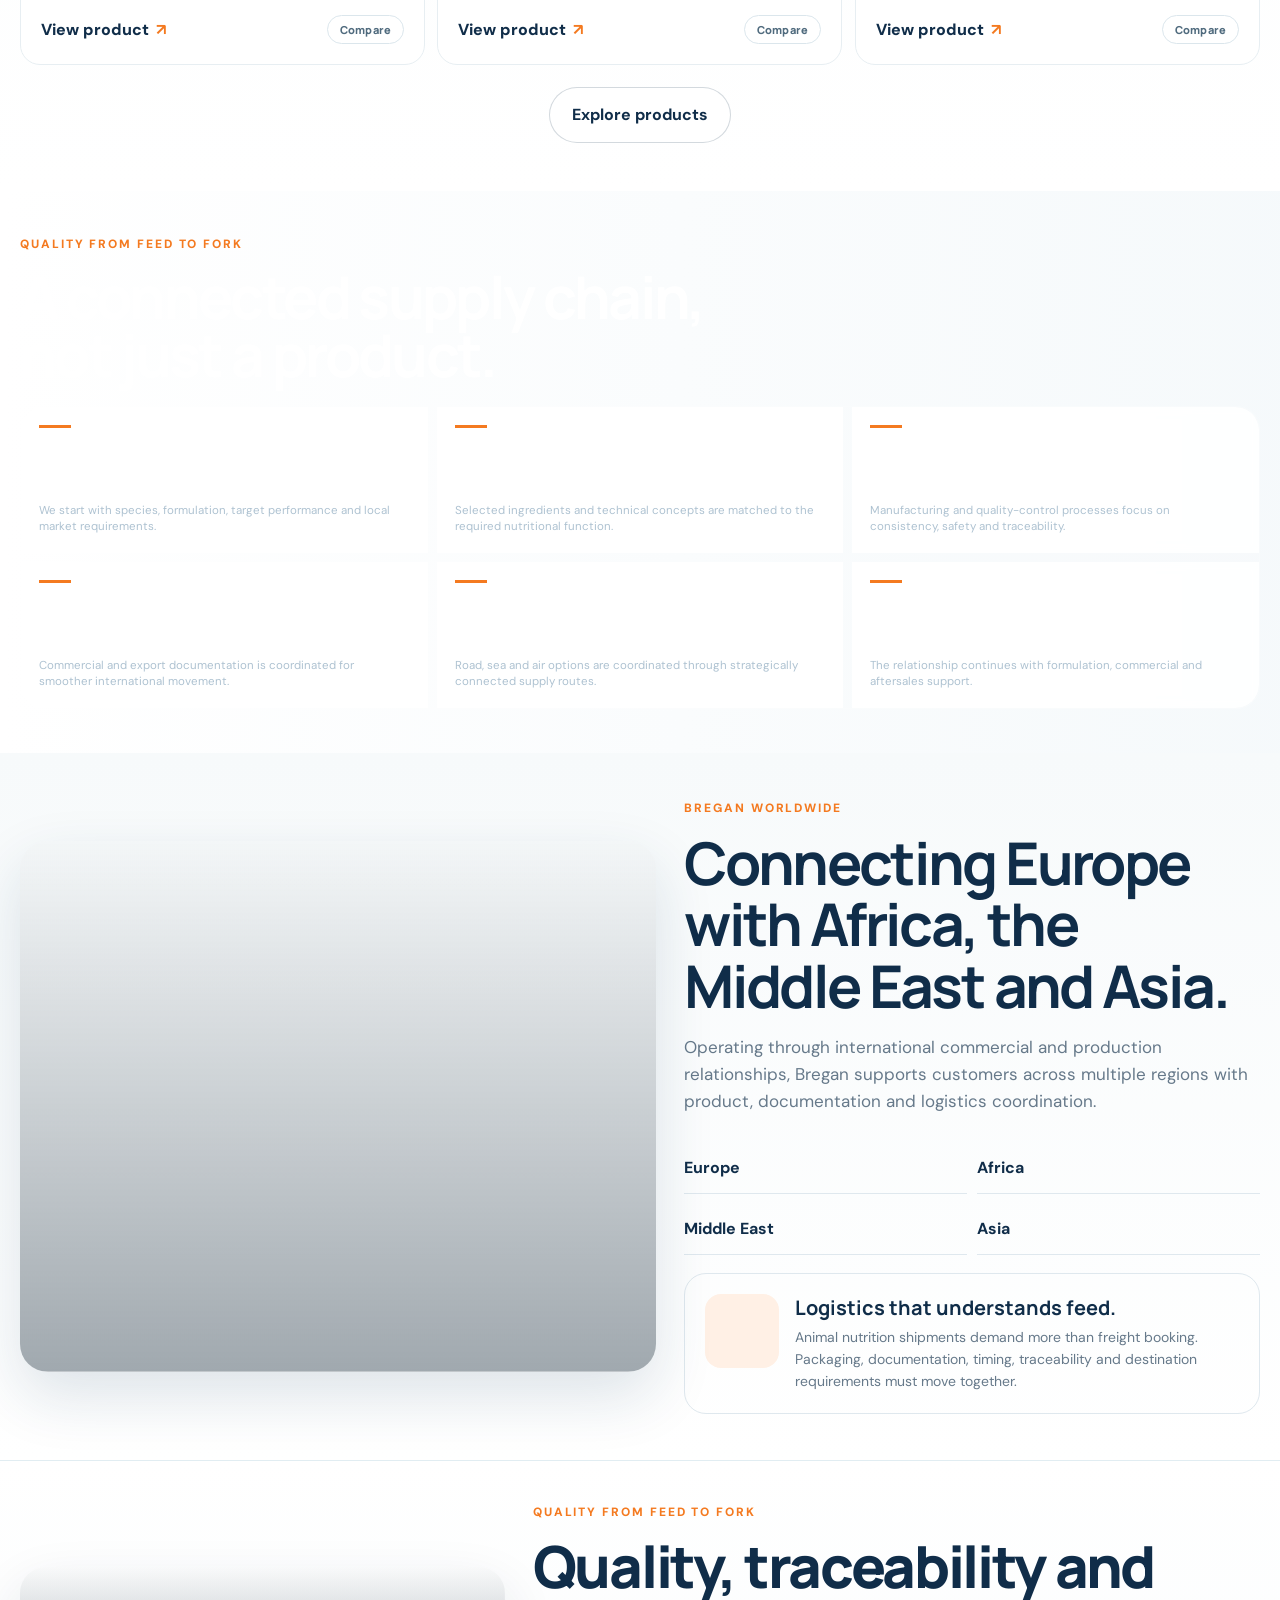
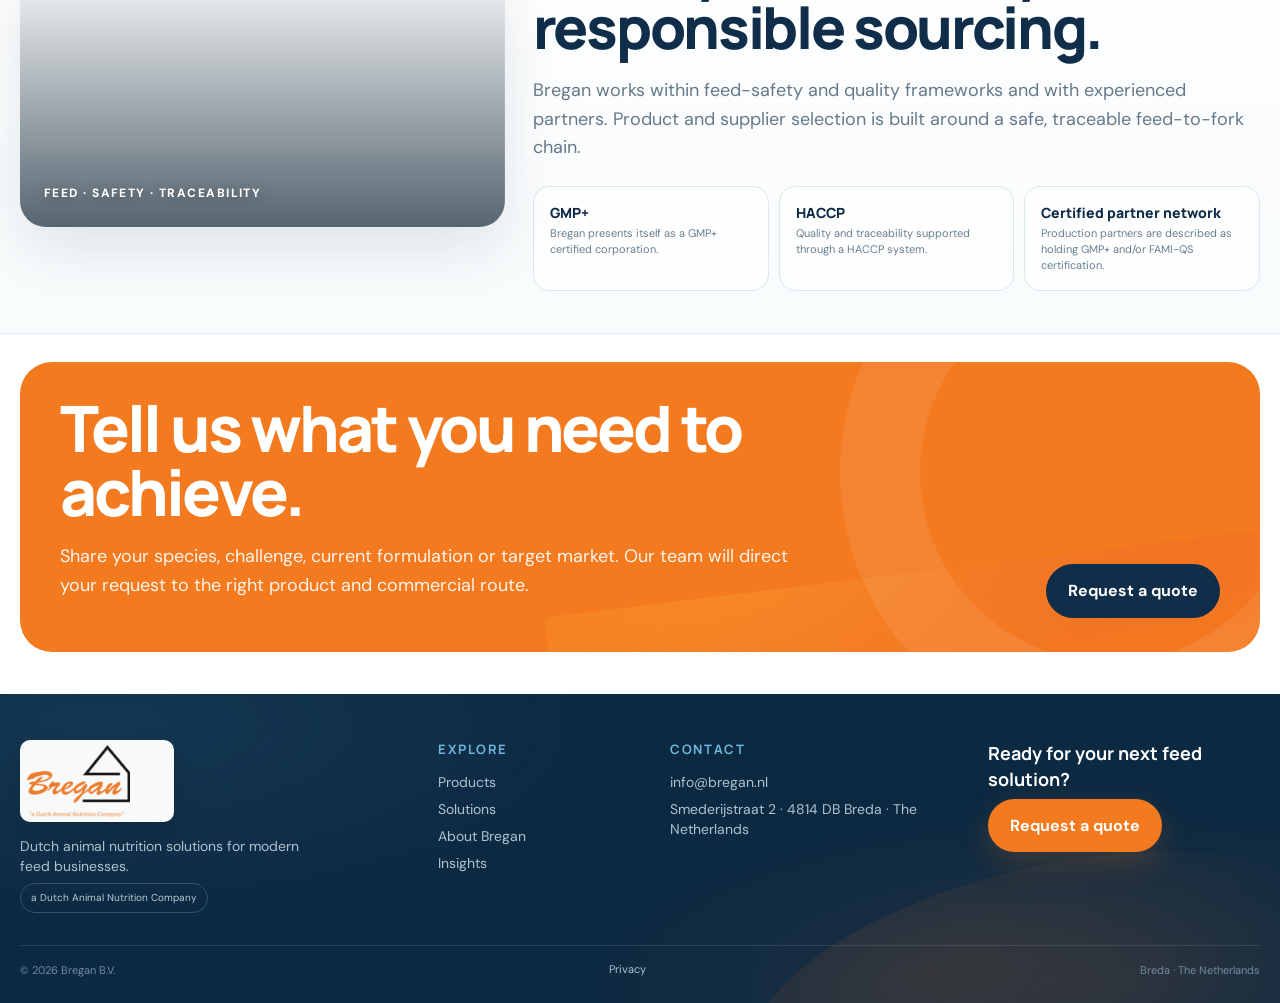
==== commit 3eefb3db: "Add static social metadata and resource hints" ====
--- a/index.html
+++ b/index.html
@@ -1 +1 @@
-<!doctype html><html lang="en"><head><meta charset="utf-8"><meta name="viewport" content="width=device-width,initial-scale=1"><meta name="description" content="Bregan B.V. — Dutch animal nutrition company for premixes, feed additives and global feed solutions."><meta name="theme-color" content="#102d49"><title>Bregan B.V. | Dutch Animal Nutrition</title><link rel="icon" href="assets/favicon.svg" type="image/svg+xml"><link rel="manifest" href="site.webmanifest"><link rel="stylesheet" href="assets/css/styles.css"><link data-experience-css rel="stylesheet" href="assets/css/experience.css"></head><body data-page="home"><div id="site-header"></div><main><section class="hero"><div class="hero-bg"></div><div class="container hero-content"><div class="hero-copy reveal in-view"><div class="eyebrow" data-i18n="hero_eyebrow"></div><h1 data-i18n="hero_title"></h1><p data-i18n="hero_body"></p><div class="hero-actions"><a class="btn btn-orange" href="products.html" data-i18n="explore_products"></a><button class="btn btn-ghost" data-open-quote data-i18n="quote"></button></div><div class="hero-stats"><div class="hero-stat"><strong>3</strong><span data-i18n="stat_portfolio"></span></div><div class="hero-stat"><strong>R · S · A</strong><span data-i18n="stat_routes"></span></div><div class="hero-stat"><strong>6+</strong><span data-i18n="stat_species"></span></div></div></div></div><div class="floating-badge">FOR THE<br>BEST ANIMAL<br>↗</div></section><div class="logo-ribbon"><div class="ribbon-track"><span>Premixes</span><span>Feed additives</span><span>Feed ingredients</span><span>Technical support</span><span>Global logistics</span><span>Premixes</span><span>Feed additives</span><span>Feed ingredients</span><span>Technical support</span><span>Global logistics</span></div></div><section class="section expertise"><div class="container"><div class="section-heading reveal"><div class="eyebrow" data-i18n="expertise_kicker"></div><h2 data-i18n="expertise_title"></h2><p data-i18n="expertise_body"></p></div><div class="cap-grid"><article class="cap-card reveal"><div class="cap-icon">⌬</div><h3 data-i18n="cap_rd"></h3><p data-i18n="cap_rd_text"></p></article><article class="cap-card reveal"><div class="cap-icon">⚙</div><h3 data-i18n="cap_prod"></h3><p data-i18n="cap_prod_text"></p></article><article class="cap-card reveal"><div class="cap-icon">↗</div><h3 data-i18n="cap_trade"></h3><p data-i18n="cap_trade_text"></p></article><article class="cap-card reveal"><div class="cap-icon">◎</div><h3 data-i18n="cap_after"></h3><p data-i18n="cap_after_text"></p></article></div></div></section><section class="section"><div class="container"><div class="section-heading reveal"><div class="eyebrow" data-i18n="species_kicker"></div><h2 data-i18n="species_title"></h2></div><div class="species-grid"><a class="species-card poultry reveal" href="poultry.html"><span class="species-art">🐔</span><div><h3 data-i18n="poultry"></h3><p data-i18n="poultry_text"></p><span class="arrow-round">↗</span></div></a><a class="species-card ruminant reveal" href="ruminants.html"><span class="species-art">🐄</span><div><h3 data-i18n="ruminants"></h3><p data-i18n="ruminants_text"></p><span class="arrow-round">↗</span></div></a><a class="species-card aqua reveal" href="aquaculture.html"><span class="species-art">🐟</span><div><h3 data-i18n="aqua"></h3><p data-i18n="aqua_text"></p><span class="arrow-round">↗</span></div></a><a class="species-card feedmills reveal" href="solutions.html"><span class="species-art">🏭</span><div><h3 data-i18n="feedmills"></h3><p data-i18n="feedmills_text"></p><span class="arrow-round">↗</span></div></a></div></div></section><section class="section-tight"><div class="container"><div class="finder-banner reveal"><div><div class="eyebrow" data-i18n="finder_kicker"></div><h2 data-i18n="finder_title"></h2><p data-i18n="finder_body"></p></div><div class="finder-control"><label data-i18n="search_label"></label><div class="fake-input"><span data-i18n="search_placeholder"></span><b>⌕</b></div><a class="btn btn-orange btn-wide" href="products.html" data-i18n="finder_button"></a></div></div></div></section><section class="section"><div class="container"><div class="section-heading reveal"><div class="eyebrow" data-i18n="solutions_kicker"></div><h2 data-i18n="solutions_title"></h2></div><div class="solution-grid"><article class="solution-card reveal"><span class="num">01</span><h3 data-i18n="sol_gut"></h3><p data-i18n="sol_gut_text"></p></article><article class="solution-card reveal"><span class="num">02</span><h3 data-i18n="sol_toxin"></h3><p data-i18n="sol_toxin_text"></p></article><article class="solution-card reveal"><span class="num">03</span><h3 data-i18n="sol_efficiency"></h3><p data-i18n="sol_efficiency_text"></p></article><article class="solution-card reveal"><span class="num">04</span><h3 data-i18n="sol_quality"></h3><p data-i18n="sol_quality_text"></p></article><article class="solution-card reveal"><span class="num">05</span><h3 data-i18n="sol_safety"></h3><p data-i18n="sol_safety_text"></p></article><article class="solution-card reveal"><span class="num">06</span><h3 data-i18n="sol_custom"></h3><p data-i18n="sol_custom_text"></p></article></div></div></section><section class="section products-section"><div class="container"><div class="section-heading reveal"><div class="eyebrow" data-i18n="featured_kicker"></div><h2 data-i18n="featured_title"></h2></div><div class="product-grid" id="featuredProducts"></div><div style="text-align:center;margin-top:35px"><a class="btn btn-ghost" href="products.html" data-i18n="explore_products"></a></div></div></section><section class="section process"><div class="container"><div class="section-heading reveal"><div class="eyebrow" data-i18n="process_kicker"></div><h2 data-i18n="process_title"></h2></div><div class="process-grid"><article class="process-step reveal"><h3 data-i18n="step1"></h3><p data-i18n="step1_text"></p></article><article class="process-step reveal"><h3 data-i18n="step2"></h3><p data-i18n="step2_text"></p></article><article class="process-step reveal"><h3 data-i18n="step3"></h3><p data-i18n="step3_text"></p></article><article class="process-step reveal"><h3 data-i18n="step4"></h3><p data-i18n="step4_text"></p></article><article class="process-step reveal"><h3 data-i18n="step5"></h3><p data-i18n="step5_text"></p></article><article class="process-step reveal"><h3 data-i18n="step6"></h3><p data-i18n="step6_text"></p></article></div></div></section><section class="section"><div class="container worldwide-grid"><div class="globe reveal"><span class="route"></span><span class="dot eu"></span><span class="dot af"></span><span class="dot me"></span><span class="dot as"></span></div><div class="reveal"><div class="eyebrow" data-i18n="worldwide_kicker"></div><h2 class="display-title" data-i18n="worldwide_title"></h2><p class="lead" data-i18n="worldwide_body"></p><div class="region-list"><div>Europe</div><div>Africa</div><div>Middle East</div><div>Asia</div></div><div class="logistics-card"><div class="logistics-icon">✈</div><div><h3 data-i18n="logistics_title"></h3><p data-i18n="logistics_body"></p></div></div></div></div></section><section class="section quality-band"><div class="container quality-grid"><div class="quality-seal reveal"><strong>Q</strong><span>Feed · Safety · Traceability</span></div><div class="quality-copy reveal"><div class="eyebrow">QUALITY FROM FEED TO FORK</div><h2 data-i18n="quality_title"></h2><p data-i18n="quality_body"></p></div></div></section><section class="cta"><div class="container"><div class="cta-box reveal"><div><h2 data-i18n="cta_title"></h2><p data-i18n="cta_body"></p></div><button class="btn btn-navy" data-open-quote data-i18n="quote"></button></div></div></section></main><div id="site-footer"></div><script src="assets/js/data.js"></script><script src="assets/js/site.js"></script></body></html>+<!doctype html><html lang="en"><head><meta charset="utf-8"><meta name="viewport" content="width=device-width,initial-scale=1"><meta name="description" content="Bregan B.V. — Dutch animal nutrition company for premixes, feed additives and global feed solutions."><meta property="og:title" content="Bregan B.V. | Dutch Animal Nutrition"><meta property="og:description" content="Bregan B.V. is a Dutch animal nutrition company for premixes, feed additives and international feed solutions."><meta property="og:type" content="website"><meta property="og:image" content="https://idris6155.github.io/Bregan.nl/assets/images/bregan-logo.webp?v=4"><meta property="og:site_name" content="Bregan B.V."><meta name="twitter:card" content="summary_large_image"><meta name="twitter:title" content="Bregan B.V. | Dutch Animal Nutrition"><meta name="twitter:description" content="Bregan B.V. is a Dutch animal nutrition company for premixes, feed additives and international feed solutions."><meta name="twitter:image" content="https://idris6155.github.io/Bregan.nl/assets/images/bregan-logo.webp?v=4"><link rel="preconnect" href="https://fonts.googleapis.com"><link rel="preconnect" href="https://fonts.gstatic.com" crossorigin><meta name="theme-color" content="#102d49"><title>Bregan B.V. | Dutch Animal Nutrition</title><link rel="preload" as="image" href="https://bregan.nl/application/files/9516/2148/0554/nutrition-h-1.jpg"><link rel="icon" href="assets/favicon.svg" type="image/svg+xml"><link rel="manifest" href="site.webmanifest"><link rel="stylesheet" href="assets/css/styles.css"><link data-experience-css rel="stylesheet" href="assets/css/experience.css"></head><body data-page="home"><div id="site-header"></div><main><section class="hero"><div class="hero-bg"></div><div class="container hero-content"><div class="hero-copy reveal in-view"><div class="eyebrow" data-i18n="hero_eyebrow"></div><h1 data-i18n="hero_title"></h1><p data-i18n="hero_body"></p><div class="hero-actions"><a class="btn btn-orange" href="products.html" data-i18n="explore_products"></a><button class="btn btn-ghost" data-open-quote data-i18n="quote"></button></div><div class="hero-stats"><div class="hero-stat"><strong>3</strong><span data-i18n="stat_portfolio"></span></div><div class="hero-stat"><strong>R · S · A</strong><span data-i18n="stat_routes"></span></div><div class="hero-stat"><strong>6+</strong><span data-i18n="stat_species"></span></div></div></div></div><div class="floating-badge">FOR THE<br>BEST ANIMAL<br>↗</div></section><div class="logo-ribbon"><div class="ribbon-track"><span>Premixes</span><span>Feed additives</span><span>Feed ingredients</span><span>Technical support</span><span>Global logistics</span><span>Premixes</span><span>Feed additives</span><span>Feed ingredients</span><span>Technical support</span><span>Global logistics</span></div></div><section class="section expertise"><div class="container"><div class="section-heading reveal"><div class="eyebrow" data-i18n="expertise_kicker"></div><h2 data-i18n="expertise_title"></h2><p data-i18n="expertise_body"></p></div><div class="cap-grid"><article class="cap-card reveal"><div class="cap-icon">⌬</div><h3 data-i18n="cap_rd"></h3><p data-i18n="cap_rd_text"></p></article><article class="cap-card reveal"><div class="cap-icon">⚙</div><h3 data-i18n="cap_prod"></h3><p data-i18n="cap_prod_text"></p></article><article class="cap-card reveal"><div class="cap-icon">↗</div><h3 data-i18n="cap_trade"></h3><p data-i18n="cap_trade_text"></p></article><article class="cap-card reveal"><div class="cap-icon">◎</div><h3 data-i18n="cap_after"></h3><p data-i18n="cap_after_text"></p></article></div></div></section><section class="section"><div class="container"><div class="section-heading reveal"><div class="eyebrow" data-i18n="species_kicker"></div><h2 data-i18n="species_title"></h2></div><div class="species-grid"><a class="species-card poultry reveal" href="poultry.html"><span class="species-art">🐔</span><div><h3 data-i18n="poultry"></h3><p data-i18n="poultry_text"></p><span class="arrow-round">↗</span></div></a><a class="species-card ruminant reveal" href="ruminants.html"><span class="species-art">🐄</span><div><h3 data-i18n="ruminants"></h3><p data-i18n="ruminants_text"></p><span class="arrow-round">↗</span></div></a><a class="species-card aqua reveal" href="aquaculture.html"><span class="species-art">🐟</span><div><h3 data-i18n="aqua"></h3><p data-i18n="aqua_text"></p><span class="arrow-round">↗</span></div></a><a class="species-card feedmills reveal" href="solutions.html"><span class="species-art">🏭</span><div><h3 data-i18n="feedmills"></h3><p data-i18n="feedmills_text"></p><span class="arrow-round">↗</span></div></a></div></div></section><section class="section-tight"><div class="container"><div class="finder-banner reveal"><div><div class="eyebrow" data-i18n="finder_kicker"></div><h2 data-i18n="finder_title"></h2><p data-i18n="finder_body"></p></div><div class="finder-control"><label data-i18n="search_label"></label><div class="fake-input"><span data-i18n="search_placeholder"></span><b>⌕</b></div><a class="btn btn-orange btn-wide" href="products.html" data-i18n="finder_button"></a></div></div></div></section><section class="section"><div class="container"><div class="section-heading reveal"><div class="eyebrow" data-i18n="solutions_kicker"></div><h2 data-i18n="solutions_title"></h2></div><div class="solution-grid"><article class="solution-card reveal"><span class="num">01</span><h3 data-i18n="sol_gut"></h3><p data-i18n="sol_gut_text"></p></article><article class="solution-card reveal"><span class="num">02</span><h3 data-i18n="sol_toxin"></h3><p data-i18n="sol_toxin_text"></p></article><article class="solution-card reveal"><span class="num">03</span><h3 data-i18n="sol_efficiency"></h3><p data-i18n="sol_efficiency_text"></p></article><article class="solution-card reveal"><span class="num">04</span><h3 data-i18n="sol_quality"></h3><p data-i18n="sol_quality_text"></p></article><article class="solution-card reveal"><span class="num">05</span><h3 data-i18n="sol_safety"></h3><p data-i18n="sol_safety_text"></p></article><article class="solution-card reveal"><span class="num">06</span><h3 data-i18n="sol_custom"></h3><p data-i18n="sol_custom_text"></p></article></div></div></section><section class="section products-section"><div class="container"><div class="section-heading reveal"><div class="eyebrow" data-i18n="featured_kicker"></div><h2 data-i18n="featured_title"></h2></div><div class="product-grid" id="featuredProducts"></div><div style="text-align:center;margin-top:35px"><a class="btn btn-ghost" href="products.html" data-i18n="explore_products"></a></div></div></section><section class="section process"><div class="container"><div class="section-heading reveal"><div class="eyebrow" data-i18n="process_kicker"></div><h2 data-i18n="process_title"></h2></div><div class="process-grid"><article class="process-step reveal"><h3 data-i18n="step1"></h3><p data-i18n="step1_text"></p></article><article class="process-step reveal"><h3 data-i18n="step2"></h3><p data-i18n="step2_text"></p></article><article class="process-step reveal"><h3 data-i18n="step3"></h3><p data-i18n="step3_text"></p></article><article class="process-step reveal"><h3 data-i18n="step4"></h3><p data-i18n="step4_text"></p></article><article class="process-step reveal"><h3 data-i18n="step5"></h3><p data-i18n="step5_text"></p></article><article class="process-step reveal"><h3 data-i18n="step6"></h3><p data-i18n="step6_text"></p></article></div></div></section><section class="section"><div class="container worldwide-grid"><div class="globe reveal"><span class="route"></span><span class="dot eu"></span><span class="dot af"></span><span class="dot me"></span><span class="dot as"></span></div><div class="reveal"><div class="eyebrow" data-i18n="worldwide_kicker"></div><h2 class="display-title" data-i18n="worldwide_title"></h2><p class="lead" data-i18n="worldwide_body"></p><div class="region-list"><div>Europe</div><div>Africa</div><div>Middle East</div><div>Asia</div></div><div class="logistics-card"><div class="logistics-icon">✈</div><div><h3 data-i18n="logistics_title"></h3><p data-i18n="logistics_body"></p></div></div></div></div></section><section class="section quality-band"><div class="container quality-grid"><div class="quality-seal reveal"><strong>Q</strong><span>Feed · Safety · Traceability</span></div><div class="quality-copy reveal"><div class="eyebrow">QUALITY FROM FEED TO FORK</div><h2 data-i18n="quality_title"></h2><p data-i18n="quality_body"></p></div></div></section><section class="cta"><div class="container"><div class="cta-box reveal"><div><h2 data-i18n="cta_title"></h2><p data-i18n="cta_body"></p></div><button class="btn btn-navy" data-open-quote data-i18n="quote"></button></div></div></section></main><div id="site-footer"></div><script src="assets/js/data.js"></script><script src="assets/js/site.js"></script></body></html>
--- a/assets/css/experience.css
+++ b/assets/css/experience.css
@@ -483,3 +483,1263 @@
   .species-final-box{padding:34px 26px;display:block}.species-final-box .btn{margin-top:22px}
 }
 @media(prefers-reduced-motion:reduce){.species-hero-art:before,.species-hero-art:after{animation:none}}
+
+
+/* Product showroom detail */
+.detail-visual-stage{position:relative;min-height:520px;border-radius:32px;background:
+  radial-gradient(circle at 68% 25%,rgba(244,122,32,.16),transparent 17%),
+  radial-gradient(circle at 35% 72%,rgba(102,183,220,.2),transparent 24%),
+  linear-gradient(145deg,#eef8fb,#fdfdfc);display:grid;place-items:center;overflow:hidden;border:1px solid #e3edf2}
+.detail-visual-stage .product-visual{width:100%;height:100%;min-height:520px;background:transparent}
+.detail-visual-stage:before{content:'';position:absolute;width:310px;height:310px;border-radius:50%;border:1px solid rgba(16,45,73,.09);animation:orbitSpin 22s linear infinite}
+.detail-visual-stage:after{content:'';position:absolute;width:210px;height:210px;border-radius:50%;border:1px dashed rgba(244,122,32,.22);animation:orbitSpin 15s linear infinite reverse}
+.detail-visual-stage .product-visual{position:relative;z-index:2}
+.detail-float-chip{position:absolute;z-index:4;border:1px solid rgba(16,45,73,.1);background:rgba(255,255,255,.86);backdrop-filter:blur(12px);border-radius:999px;padding:9px 13px;font:800 10px 'Manrope';letter-spacing:.03em;color:#36556d;box-shadow:0 12px 30px rgba(16,45,73,.08)}
+.detail-float-chip.chip-a{left:22px;top:24px}.detail-float-chip.chip-b{right:22px;top:74px}.detail-float-chip.chip-c{left:40px;bottom:28px}
+.detail-species-links{display:flex;flex-wrap:wrap;gap:8px;margin-top:22px}
+.detail-species-links a,.detail-species-links span{border-radius:999px;background:#eef7fa;padding:8px 11px;font:800 10px 'Manrope';color:#35556c}
+.detail-species-links a:hover{background:#fff0e5;color:#d96512}
+.product-story-section{background:#fff}
+.product-story-grid{display:grid;grid-template-columns:1fr 1fr;gap:70px;align-items:start}
+.product-story-grid h2{font:800 clamp(38px,5vw,62px)/.98 'Manrope';letter-spacing:-.05em;color:#102d49;margin:10px 0 26px}
+.application-map{padding:95px 0;background:#0d2b46;color:#fff;position:relative;overflow:hidden}
+.application-map:before{content:'';position:absolute;width:440px;height:440px;border-radius:50%;border:90px solid rgba(102,183,220,.06);right:-110px;top:-170px}
+.application-map .section-heading{position:relative;z-index:2}.application-map .section-heading h2{color:#fff}.application-map .section-heading p{color:#b8ccd8}
+.application-tags{position:relative;z-index:2;display:flex;flex-wrap:wrap;gap:10px}
+.application-tags a{border:1px solid rgba(255,255,255,.15);border-radius:999px;padding:11px 15px;color:#e4eff5;font-weight:800;font-size:13px;background:rgba(255,255,255,.03);transition:.2s}
+.application-tags a:hover{border-color:#f47a20;background:rgba(244,122,32,.1);transform:translateY(-2px)}
+.document-callout{padding:82px 0;background:#f4f9fb}
+.document-callout-box{border-radius:28px;background:#fff;border:1px solid #e3ebf0;padding:44px 48px;display:flex;align-items:center;justify-content:space-between;gap:35px;box-shadow:0 22px 65px rgba(16,45,73,.07)}
+.document-callout-box h2{font:800 clamp(32px,4vw,48px)/1 'Manrope';letter-spacing:-.04em;color:#102d49;margin:8px 0 12px;max-width:780px}
+.document-callout-box p{max-width:760px;color:#687f90;margin:0}
+.related-products{background:#fff}
+.related-product-grid{display:grid;grid-template-columns:repeat(3,1fr);gap:16px}
+.related-product-card{border:1px solid #e3ebf0;border-radius:24px;overflow:hidden;background:#fff;transition:.28s}
+.related-product-card:hover{transform:translateY(-7px);border-color:transparent;box-shadow:0 24px 65px rgba(16,45,73,.1)}
+.related-product-card .product-visual{height:220px}
+.related-product-card>div:last-child{padding:22px}
+.related-product-card small{font:800 9px 'Manrope';letter-spacing:.1em;text-transform:uppercase;color:#f47a20}
+.related-product-card h3{font:800 23px/1.05 'Manrope';color:#102d49;margin:8px 0 10px}
+.related-product-card p{font-size:13px;color:#6a8191;margin:0 0 18px}
+.related-product-card b{font-size:12px;color:#153b59}
+@media(max-width:900px){
+  .product-story-grid{grid-template-columns:1fr;gap:36px}
+  .related-product-grid{grid-template-columns:1fr 1fr}
+  .document-callout-box{align-items:flex-start;flex-direction:column}
+}
+@media(max-width:640px){
+  .detail-visual-stage,.detail-visual-stage .product-visual{min-height:390px}
+  .detail-float-chip.chip-b{top:58px}
+  .document-callout-box{padding:30px 24px}
+  .related-product-grid{grid-template-columns:1fr}
+}
+
+
+/* Expanded inquiry form */
+.inquiry-form select{width:100%;border:1px solid #dbe6ec;border-radius:12px;background:#fff;padding:13px 14px;outline:0;color:#294a62;appearance:none;background-image:linear-gradient(45deg,transparent 50%,#7890a0 50%),linear-gradient(135deg,#7890a0 50%,transparent 50%);background-position:calc(100% - 18px) 19px,calc(100% - 13px) 19px;background-size:5px 5px,5px 5px;background-repeat:no-repeat}
+.inquiry-form select:focus{border-color:#66b7dc;box-shadow:0 0 0 3px rgba(102,183,220,.12)}
+.form-context-note{grid-column:1/-1;margin-top:14px;padding:12px 14px;border-radius:12px;background:#eef7fa;color:#668091;font-size:11px;line-height:1.5;border:1px solid #dfeaf0}
+
+
+/* Dense premium visual pass — less empty space, clearer imagery, Bregan wave language */
+.container{width:min(1320px,calc(100% - 40px))}
+.section{padding:76px 0}
+.section-tight{padding:50px 0}
+.section-heading{margin-bottom:32px}
+.section-heading h2,.display-title{font-size:clamp(36px,4.6vw,60px)}
+.section-heading p,.lead{font-size:17px}
+.hero{min-height:680px;height:88vh;max-height:820px}
+.hero-content{padding-top:72px}
+.hero-stats{margin-top:38px;padding-top:18px}
+.logo-ribbon .ribbon-track{padding:15px 0}
+.expertise{padding-top:70px;padding-bottom:70px}
+.cap-grid{gap:13px}
+.cap-card{padding:24px;min-height:205px;border-radius:18px}
+.cap-icon{margin-bottom:24px}
+.cap-card h3{font-size:20px}
+.cap-card p{font-size:13px;line-height:1.55}
+
+.species-grid{gap:14px}
+.species-card{min-height:345px;padding:26px}
+.species-card:after{background:linear-gradient(180deg,rgba(9,32,52,.02) 0%,rgba(9,32,52,.22) 40%,rgba(9,32,52,.86) 100%)}
+.species-card.poultry:before{filter:saturate(1.08) contrast(1.06);background-position:center 42%}
+.species-card:hover:before{transform:scale(1.035)}
+.species-card h3{font-size:25px}
+.species-card p{font-size:13px;line-height:1.48}
+.species-art{font-size:118px;opacity:.24;filter:none!important}
+.species-card.ruminant .species-art,.species-card.aqua .species-art,.species-card.feedmills .species-art{opacity:.3}
+.species-card.ruminant{--bg:linear-gradient(145deg,#143b59 0%,#2d6b86 48%,#b7d9d0 100%)}
+.species-card.aqua{--bg:linear-gradient(145deg,#0d496b 0%,#1b83aa 48%,#91dcea 100%)}
+.species-card.feedmills{--bg:linear-gradient(145deg,#f47a20 0%,#f7a247 42%,#21394d 100%)}
+
+.finder-banner{padding:44px;border-radius:26px}
+.finder-banner h2{font-size:clamp(34px,4.3vw,54px)}
+.finder-banner p{font-size:16px}
+.solution-grid{gap:13px}
+.solution-card{min-height:205px;padding:24px}
+.solution-card h3{margin:36px 0 8px;font-size:22px}
+
+.products-section{padding-top:72px;padding-bottom:76px}
+.product-grid{gap:14px}
+.product-card{border-radius:20px}
+.product-visual{height:225px}
+.product-card-body{padding:22px!important}
+.product-card-body h3{font-size:23px!important}
+.product-card-body p{font-size:13px!important}
+.product-tags{margin-top:14px!important}
+.product-card-actions{padding-top:14px}
+
+.product-visual.branded-bag-visual{
+  background:
+    radial-gradient(circle at 82% 18%,rgba(102,183,220,.2),transparent 25%),
+    linear-gradient(145deg,#eef8fb,#f9fcfd 64%,#edf6f9)
+}
+.brand-bag-art{
+  width:auto!important;height:88%!important;max-width:68%!important;object-fit:contain!important;
+  position:absolute;z-index:3;filter:drop-shadow(0 18px 20px rgba(16,45,73,.16));
+  transform:translateY(4px) rotate(-1deg);transition:transform .35s ease
+}
+.product-card:hover .brand-bag-art{transform:translateY(-2px) rotate(0deg) scale(1.025)}
+.product-bag-label{
+  position:absolute;left:18px;bottom:17px;z-index:5;background:rgba(255,255,255,.88);
+  backdrop-filter:blur(12px);border:1px solid rgba(16,45,73,.08);border-radius:13px;
+  padding:10px 12px;max-width:56%;box-shadow:0 12px 25px rgba(16,45,73,.07)
+}
+.product-bag-label span{display:block;font:800 8px 'Manrope';letter-spacing:.11em;color:#f47a20}
+.product-bag-label strong{display:block;font:800 12px/1.08 'Manrope';color:#102d49;margin:3px 0}
+.product-bag-label small{display:block;font-size:8px;color:#708798}
+.official-product-image{width:82%!important;height:84%!important;object-fit:contain!important;filter:drop-shadow(0 18px 24px rgba(16,45,73,.14))}
+.product-wave-accent{position:absolute;inset:auto -8% -32% 16%;height:55%;background:
+  radial-gradient(90% 110% at 35% 0%,rgba(244,122,32,.22),transparent 55%),
+  radial-gradient(90% 110% at 70% 18%,rgba(224,71,51,.12),transparent 58%);
+  transform:rotate(-6deg);pointer-events:none}
+
+.process{padding-top:72px;padding-bottom:72px}
+.process-grid{gap:12px}
+.process-step{padding:23px!important;min-height:190px!important}
+.worldwide-grid{gap:48px!important}
+.quality-band{padding-top:70px;padding-bottom:70px}
+.cta{padding-top:55px!important;padding-bottom:70px!important}
+.cta-box{padding:44px 48px!important}
+
+.explore-deck{padding:78px 0}
+.explore-head{margin-bottom:32px}
+.explore-rail{gap:14px}
+.explore-tile{min-height:430px;padding:28px}
+.explore-tile:first-child{min-height:430px}
+.journey-stage{padding:88px 0}
+.journey-intro{margin-bottom:40px}
+.journey-layout{gap:55px}
+.journey-visual{height:540px}
+.journey-step{min-height:46vh;padding:64px 0}
+.proof-band{padding:62px 0}
+
+.page-hero{padding:118px 0 55px}
+.filter-wrap{padding-top:18px;padding-bottom:18px}
+.quick-portfolio-inner{padding-top:16px;padding-bottom:16px}
+
+.species-hero{min-height:650px}
+.species-hero-grid{padding-top:72px}
+.species-hero h1{font-size:clamp(48px,6vw,78px)}
+.species-hero-copy>p{font-size:18px}
+.species-hero-meta{margin-top:34px;padding-top:18px}
+.species-challenges{padding-top:66px;padding-bottom:66px}
+.species-challenge-grid{grid-template-columns:repeat(auto-fit,minmax(215px,1fr));gap:12px}
+.species-challenge-card{min-height:185px;padding:22px}
+.species-challenge-card h3{margin:32px 0 7px;font-size:21px}
+.species-challenge-card p{margin:0;font-size:12px}
+.species-stages{padding:80px 0}
+.species-stage-intro{margin-bottom:34px}
+.species-stage-grid{gap:12px}
+.species-stage{min-height:235px;padding:24px}
+.species-stage h3{margin:50px 0 10px;font-size:25px}
+.species-products{padding-top:72px;padding-bottom:72px}
+.species-product-grid{gap:12px}
+.species-product{min-height:350px}
+.species-product-visual{height:170px}
+.species-bag-art{position:absolute;height:88%;width:auto;max-width:68%;object-fit:contain;filter:drop-shadow(0 14px 18px rgba(16,45,73,.14));transform:translateY(3px)}
+.species-product-name{position:absolute;left:14px;bottom:12px;z-index:3;background:rgba(255,255,255,.9);border:1px solid rgba(16,45,73,.08);border-radius:10px;padding:7px 9px;font:800 10px 'Manrope';color:#102d49;max-width:58%}
+.species-product-copy{padding:17px}
+.species-product-copy h3{font-size:19px}
+.species-product-copy p{font-size:11.5px;line-height:1.45}
+.species-final{padding-bottom:72px}
+.species-final-box{padding:40px 44px}
+
+/* Bregan Dalgalı motif across key surfaces */
+.finder-banner:before,.cta-box:before,.species-final-box:before,.document-callout-box:before{
+  content:'';position:absolute;pointer-events:none;right:-5%;bottom:-38%;width:62%;height:66%;
+  background:
+    radial-gradient(100% 120% at 25% 0%,rgba(255,177,56,.26),transparent 58%),
+    radial-gradient(100% 120% at 68% 10%,rgba(229,74,47,.16),transparent 58%);
+  transform:rotate(-7deg)
+}
+.finder-banner,.cta-box,.species-final-box,.document-callout-box{position:relative;overflow:hidden}
+.finder-banner>* ,.cta-box>* ,.species-final-box>* ,.document-callout-box>*{position:relative;z-index:2}
+
+/* Make floating actions compact and fully visible */
+.floating-tools{right:16px;bottom:16px}
+.floating-tool{min-height:44px;padding:0 14px;font-size:11px}
+body.has-compare .floating-tools{bottom:92px}
+
+@media(max-width:980px){
+  .container{width:min(100% - 30px,1320px)}
+  .section{padding:64px 0}
+  .species-card{min-height:320px}
+  .explore-tile{min-height:390px}
+  .journey-visual{height:440px}
+}
+@media(max-width:640px){
+  .container{width:calc(100% - 24px)}
+  .section{padding:52px 0}
+  .section-tight{padding:38px 0}
+  .hero{min-height:640px;height:auto;padding:80px 0 40px}
+  .hero-content{padding-top:30px}
+  .cap-card{min-height:auto}
+  .species-card{min-height:300px}
+  .finder-banner{padding:30px 22px}
+  .explore-deck,.journey-stage{padding:62px 0}
+  .species-challenges,.species-products{padding-top:54px;padding-bottom:54px}
+  .species-challenge-grid{grid-template-columns:1fr 1fr}
+  .species-challenge-card{min-height:165px;padding:18px}
+  .species-challenge-card h3{font-size:18px;margin-top:28px}
+  .species-product-grid{grid-template-columns:1fr 1fr}
+  .species-product{min-height:330px}
+  .species-product-visual{height:155px}
+  .species-product-copy{padding:14px}
+  .species-product-copy h3{font-size:17px}
+  .species-product-copy p{display:-webkit-box;-webkit-line-clamp:3;-webkit-box-orient:vertical;overflow:hidden}
+  .product-visual{height:205px}
+  .brand-bag-art{height:84%!important;max-width:75%!important}
+  .product-bag-label{left:12px;bottom:11px;max-width:62%}
+  .floating-tools{right:10px;bottom:10px}
+}
+@media(max-width:420px){
+  .species-challenge-grid,.species-product-grid{grid-template-columns:1fr}
+}
+
+
+/* FINAL REALISTIC VISUAL PASS — exact brand, real photography, tighter home rhythm */
+.brand{min-width:190px;gap:0}
+.brand-logo-image{
+  display:block;width:176px;height:66px;object-fit:contain;object-position:left center;
+  background:#fff;border-radius:10px;padding:3px 5px;
+}
+.site-header:not(.scrolled) .brand-logo-image{box-shadow:0 6px 24px rgba(16,45,73,.06)}
+.site-header.scrolled .brand-logo-image{width:162px;height:58px}
+.brand-logo-image-footer{width:190px;height:92px;padding:6px 8px;background:#fff}
+.brand-logo,.brand-script,.brand-mark,.brand-word{display:none!important}
+
+/* Remove decorative/gimmick overlays so photography leads */
+.nutrient-field,.experience-cursor,.species-art,.journey-orbit{display:none!important}
+.hero-bg{filter:saturate(1.08) contrast(1.05);transform:none!important}
+.hero:after{
+  background:linear-gradient(90deg,rgba(248,252,253,.97) 0%,rgba(248,252,253,.92) 31%,rgba(248,252,253,.58) 48%,rgba(248,252,253,.12) 70%,rgba(248,252,253,.02) 100%)!important
+}
+.hero:before{opacity:.28}
+.hero{min-height:610px;height:min(70vh,700px);max-height:700px}
+.hero-content{padding-top:66px}
+.hero-copy{max-width:650px}
+.hero h1{font-size:clamp(48px,5.8vw,78px);line-height:.98}
+.hero p{font-size:18px;max-width:620px}
+.hero-stats{margin-top:30px;padding-top:15px}
+.floating-badge{width:128px;height:128px;right:6%;bottom:8%;animation:none}
+
+/* Home: remove excessive vertical emptiness while preserving breathing room */
+body[data-page="home"] .section{padding:54px 0}
+body[data-page="home"] .section-tight{padding:38px 0}
+body[data-page="home"] .expertise{padding:50px 0 48px}
+body[data-page="home"] .expertise + .section{padding-top:46px;padding-bottom:54px}
+body[data-page="home"] .products-section{padding:56px 0}
+body[data-page="home"] .process{padding:56px 0}
+body[data-page="home"] .quality-band{padding:54px 0}
+body[data-page="home"] .cta{padding:40px 0 56px!important}
+body[data-page="home"] .section-heading{margin-bottom:26px}
+body[data-page="home"] .section-heading h2{margin-bottom:12px}
+
+/* Capabilities: photography instead of icon tiles */
+.cap-grid{gap:14px}
+.cap-card{
+  min-height:285px;padding:0 22px 22px;overflow:hidden;border-radius:20px;
+  display:flex;flex-direction:column;background:#fff
+}
+.cap-icon{
+  width:calc(100% + 44px);height:118px;min-height:118px;margin:0 -22px 22px;border-radius:0;
+  background-size:cover!important;background-position:center!important;font-size:0!important;
+  position:relative
+}
+.cap-icon:after{content:'';position:absolute;inset:0;background:linear-gradient(180deg,rgba(10,33,50,.02),rgba(10,33,50,.20))}
+.cap-card:nth-child(1) .cap-icon{background-image:url('https://images.unsplash.com/photo-1748182447909-dfd52d869cd1?auto=format&fit=crop&fm=jpg&q=80&w=1200')!important}
+.cap-card:nth-child(2) .cap-icon{background-image:url('https://images.unsplash.com/photo-1764875471704-95de704ee3a2?auto=format&fit=crop&fm=jpg&q=80&w=1200')!important}
+.cap-card:nth-child(3) .cap-icon{background-image:url('https://images.unsplash.com/photo-1768677859674-42c517273db8?auto=format&fit=crop&fm=jpg&q=80&w=1200')!important}
+.cap-card:nth-child(4) .cap-icon{background-image:url('https://images.unsplash.com/photo-1762330468412-a62bb89c6d87?auto=format&fit=crop&fm=jpg&q=80&w=1200')!important}
+.cap-card h3{font-size:20px;margin-bottom:7px}
+.cap-card p{font-size:13px;line-height:1.48}
+
+/* Species cards: 100% real photography */
+.species-grid{gap:14px}
+.species-card{min-height:330px;padding:26px;background:#173047}
+.species-card:before{
+  filter:saturate(1.06) contrast(1.06);transform:none!important;
+  background-size:cover!important;background-repeat:no-repeat!important
+}
+.species-card:after{
+  background:linear-gradient(180deg,rgba(5,24,38,.03) 0%,rgba(5,24,38,.10) 35%,rgba(5,24,38,.78) 78%,rgba(5,24,38,.94) 100%)!important
+}
+.species-card.poultry{--bg:url('https://images.unsplash.com/photo-1767805233432-b11cd39b60a8?auto=format&fit=crop&fm=jpg&q=84&w=1500')}
+.species-card.ruminant{--bg:url('https://images.unsplash.com/photo-1651490542582-62be64100161?auto=format&fit=crop&fm=jpg&q=84&w=1500')}
+.species-card.aqua{--bg:url('https://images.unsplash.com/photo-1758535012952-67e5f5f133e7?auto=format&fit=crop&fm=jpg&q=84&w=1500')}
+.species-card.feedmills{--bg:url('https://images.unsplash.com/photo-1764875471704-95de704ee3a2?auto=format&fit=crop&fm=jpg&q=84&w=1500')}
+.species-card.poultry:before{background-position:center 52%!important}
+.species-card.ruminant:before{background-position:center 45%!important}
+.species-card.aqua:before{background-position:center 55%!important}
+.species-card.feedmills:before{background-position:center 50%!important}
+.species-card h3{font-size:25px;text-shadow:0 2px 14px rgba(0,0,0,.25)}
+.species-card p{color:#edf5f8;font-size:13px;line-height:1.46;text-shadow:0 1px 10px rgba(0,0,0,.22)}
+.species-card .arrow-round{background:rgba(255,255,255,.22);border:1px solid rgba(255,255,255,.18)}
+
+/* Real uploaded bag photography — no fake label overlay, no rotation */
+.product-visual{
+  height:238px;background:linear-gradient(145deg,#f5f7f5,#eef3f4);
+  overflow:hidden
+}
+.product-visual.branded-bag-visual{background:linear-gradient(145deg,#f7f6f2 0%,#f5f7f7 56%,#e9f1f4 100%)}
+.brand-bag-photo{
+  position:absolute;z-index:3;width:auto;height:92%;max-width:78%;object-fit:contain;
+  left:50%;top:50%;transform:translate(-50%,-49%);
+  filter:drop-shadow(0 15px 18px rgba(16,45,73,.14));
+  transition:transform .25s ease
+}
+.product-card:hover .brand-bag-photo{transform:translate(-50%,-51%) scale(1.025)}
+.product-bag-label,.product-wave-accent,.orb{display:none!important}
+.product-card{min-height:0}
+.product-card-body{padding:20px!important}
+.product-card-body h3{font-size:22px!important;margin:7px 0 8px!important}
+.product-card-body p{font-size:12.5px!important;line-height:1.45!important}
+.product-tags{margin-top:11px!important}
+.product-card-actions{padding-top:12px}
+
+/* Product detail: product photo is the hero, remove orbit/mockup styling */
+.detail-visual-stage{min-height:465px;background:linear-gradient(145deg,#f7f5f0,#eef4f5)}
+.detail-visual-stage:before,.detail-visual-stage:after{display:none!important}
+.detail-visual-stage .product-visual{min-height:465px;background:transparent}
+.detail-visual-stage .brand-bag-photo{height:90%;max-width:76%}
+.detail-float-chip{background:rgba(255,255,255,.94);box-shadow:0 8px 24px rgba(16,45,73,.07)}
+
+/* Dedicated species pages: real hero photography instead of emoji/orbits */
+.species-hero{min-height:590px;background:#102d49}
+.species-hero:before,.species-hero:after{display:none}
+.species-hero-photo{position:absolute;inset:0;background-size:cover;background-position:center;z-index:0}
+.species-hero-photo:after{content:'';position:absolute;inset:0;background:linear-gradient(90deg,rgba(8,31,49,.90) 0%,rgba(8,31,49,.76) 42%,rgba(8,31,49,.20) 70%,rgba(8,31,49,.04) 100%)}
+.species-hero.poultry .species-hero-photo{background-image:url('https://images.unsplash.com/photo-1767805233432-b11cd39b60a8?auto=format&fit=crop&fm=jpg&q=85&w=2200')}
+.species-hero.ruminant .species-hero-photo{background-image:url('https://images.unsplash.com/photo-1651490542582-62be64100161?auto=format&fit=crop&fm=jpg&q=85&w=2200')}
+.species-hero.aqua .species-hero-photo{background-image:url('https://images.unsplash.com/photo-1758535012952-67e5f5f133e7?auto=format&fit=crop&fm=jpg&q=85&w=2200')}
+.species-hero-grid{padding-top:74px;position:relative;z-index:2}
+.species-hero h1{color:#fff;font-size:clamp(46px,5.6vw,72px)}
+.species-hero-copy>p{color:#e4edf2;font-size:18px}
+.species-hero-meta{border-color:rgba(255,255,255,.24)}
+.species-hero-meta strong{color:#fff}.species-hero-meta span{color:#c7d7e0}
+.species-hero .btn-ghost{background:rgba(255,255,255,.94)}
+.species-hero-art{display:none!important}
+
+/* Species products: real bag photos, denser cards */
+.species-product-grid{grid-template-columns:repeat(4,1fr);gap:12px}
+.species-product{min-height:335px}
+.species-product-visual{height:180px;background:linear-gradient(145deg,#f7f6f2,#edf3f4)}
+.species-bag-art{height:93%;width:auto;max-width:80%;object-fit:contain;filter:drop-shadow(0 13px 17px rgba(16,45,73,.14));transform:none}
+.species-product-name{display:none}
+.species-product-copy{padding:16px}
+.species-product-copy h3{font-size:18px;margin:7px 0}
+.species-product-copy p{font-size:11.5px;line-height:1.42}
+
+/* Five mapped challenges should fill the row, not leave a giant empty slot */
+.species-challenge-grid{grid-template-columns:repeat(5,minmax(0,1fr));gap:11px}
+.species-challenge-card{min-height:170px;padding:19px}
+.species-challenge-card h3{font-size:19px;margin:27px 0 6px}
+.species-challenge-card p{font-size:11px}
+.species-challenge-card b{width:34px;height:34px;right:16px;bottom:16px}
+
+/* Other large blocks compacted */
+.explore-deck{padding:62px 0}
+.explore-tile{min-height:390px}
+.journey-stage{padding:70px 0}
+.journey-visual{height:490px}
+.journey-step{min-height:38vh;padding:48px 0}
+.proof-band{padding:48px 0}
+.finder-banner{padding:38px}
+.solution-card{min-height:190px;padding:22px}
+.process-step{min-height:175px!important}
+.document-callout{padding:58px 0}
+.related-products.section{padding:58px 0}
+
+/* Responsive */
+@media(max-width:1100px){
+  .species-challenge-grid{grid-template-columns:repeat(3,1fr)}
+  .species-product-grid{grid-template-columns:repeat(2,1fr)}
+}
+@media(max-width:900px){
+  .brand{min-width:156px}.brand-logo-image{width:150px;height:58px}
+  .hero{height:auto;min-height:620px}
+  .cap-grid{grid-template-columns:1fr 1fr}
+  .cap-card{min-height:260px}
+}
+@media(max-width:640px){
+  .site-header{height:70px}.site-header.scrolled{height:66px}
+  .brand{min-width:126px}.brand-logo-image,.site-header.scrolled .brand-logo-image{width:122px;height:48px;padding:2px 3px}
+  .hero{min-height:590px;padding:72px 0 30px}
+  .floating-badge{display:none}
+  body[data-page="home"] .section{padding:42px 0}
+  body[data-page="home"] .section-tight{padding:30px 0}
+  .cap-grid{grid-template-columns:1fr}.cap-card{min-height:245px}
+  .species-card{min-height:285px}
+  .species-grid{grid-template-columns:1fr}
+  .product-grid{grid-template-columns:1fr}
+  .product-visual{height:225px}
+  .species-challenge-grid{grid-template-columns:1fr 1fr}
+  .species-product-grid{grid-template-columns:1fr 1fr}
+  .species-hero{min-height:560px}
+}
+@media(max-width:430px){
+  .species-challenge-grid,.species-product-grid{grid-template-columns:1fr}
+}
+
+
+/* Second realism pass: photo-led exploration cards */
+.explore-tile:nth-child(1):before{
+  background-image:url('https://images.unsplash.com/photo-1767805233432-b11cd39b60a8?auto=format&fit=crop&fm=jpg&q=84&w=1600')!important
+}
+.explore-tile:nth-child(2):before{
+  background-image:url('https://images.unsplash.com/photo-1651490542582-62be64100161?auto=format&fit=crop&fm=jpg&q=84&w=1600')!important;
+  background-position:center 45%!important
+}
+.explore-tile:nth-child(3):before{
+  background-image:url('https://images.unsplash.com/photo-1758535012952-67e5f5f133e7?auto=format&fit=crop&fm=jpg&q=84&w=1600')!important;
+  background-position:center 55%!important
+}
+.explore-tile:after{background:linear-gradient(180deg,rgba(5,25,40,.04) 15%,rgba(5,25,40,.16) 44%,rgba(5,25,40,.88) 100%)}
+.explore-icon{display:none!important}
+.explore-tile{padding:25px;min-height:370px}
+.explore-copy p{color:#edf5f8;font-size:13px;line-height:1.46}
+
+/* Keep hover subtle and photographic, not game-like */
+.cap-card:hover,.product-card:hover,.species-card:hover,.explore-tile:hover,.solution-card:hover,.species-product:hover{
+  transform:translateY(-3px)!important
+}
+.species-card:hover:before,.explore-tile:hover:before{transform:scale(1.018)!important}
+
+/* Remove abstract image substitutes in visual surfaces */
+.page-glow{display:none!important}
+.journey-photo{opacity:.54;filter:saturate(1.05) contrast(1.04)}
+
+
+/* Third realism pass: company, logistics, quality and solution cards */
+.hero-copy:before{display:none!important}
+
+.solution-grid{gap:12px}
+.solution-card{
+  min-height:245px;padding:108px 22px 20px;background:#fff
+}
+.solution-card:before{
+  content:'';position:absolute;left:0;right:0;top:0;width:100%;height:88px;border-radius:0;
+  background-size:cover!important;background-position:center!important;opacity:1
+}
+.solution-card:after{
+  content:'';position:absolute;left:0;right:0;top:0;height:88px;
+  background:linear-gradient(180deg,rgba(8,29,45,.04),rgba(8,29,45,.22));pointer-events:none
+}
+.solution-card:nth-child(1):before{background-image:url('https://images.unsplash.com/photo-1767805233432-b11cd39b60a8?auto=format&fit=crop&fm=jpg&q=78&w=900')}
+.solution-card:nth-child(2):before{background-image:url('https://images.unsplash.com/photo-1764875471704-95de704ee3a2?auto=format&fit=crop&fm=jpg&q=78&w=900')}
+.solution-card:nth-child(3):before{background-image:url('https://images.unsplash.com/photo-1767805233432-b11cd39b60a8?auto=format&fit=crop&fm=jpg&q=78&w=900')}
+.solution-card:nth-child(4):before{background-image:url('https://images.unsplash.com/photo-1651490542582-62be64100161?auto=format&fit=crop&fm=jpg&q=78&w=900')}
+.solution-card:nth-child(5):before{background-image:url('https://images.unsplash.com/photo-1764875471704-95de704ee3a2?auto=format&fit=crop&fm=jpg&q=78&w=900')}
+.solution-card:nth-child(6):before{background-image:url('https://images.unsplash.com/photo-1748182447909-dfd52d869cd1?auto=format&fit=crop&fm=jpg&q=78&w=900')}
+.solution-card .num{position:relative;z-index:2}
+.solution-card h3{margin:20px 0 7px;font-size:21px;position:relative;z-index:2}
+.solution-card p{font-size:12.5px;line-height:1.46;position:relative;z-index:2}
+
+.story-art{
+  min-height:430px!important;
+  background-image:linear-gradient(180deg,rgba(7,28,43,.05),rgba(7,28,43,.74)),url('https://images.unsplash.com/photo-1764875471704-95de704ee3a2?auto=format&fit=crop&fm=jpg&q=84&w=1700')!important;
+  background-size:cover!important;background-position:center!important;
+  border-radius:26px!important
+}
+.story-art:before,.story-art .factory{display:none!important}
+.story-art .story-label{left:26px!important;bottom:24px!important;text-shadow:0 2px 14px rgba(0,0,0,.28)}
+
+.globe{
+  aspect-ratio:1.2!important;border-radius:28px!important;
+  background-image:linear-gradient(180deg,rgba(8,29,45,.02),rgba(8,29,45,.38)),url('https://images.unsplash.com/photo-1768677859674-42c517273db8?auto=format&fit=crop&fm=jpg&q=84&w=1700')!important;
+  background-size:cover!important;background-position:center!important;
+  box-shadow:0 24px 60px rgba(20,62,98,.14)!important
+}
+.globe:before,.globe:after,.globe .route,.globe .dot{display:none!important}
+.logistics-icon{
+  width:74px;height:74px;border-radius:16px;font-size:0!important;
+  background-image:url('https://images.unsplash.com/photo-1768677859674-42c517273db8?auto=format&fit=crop&fm=jpg&q=76&w=500')!important;
+  background-size:cover!important;background-position:center!important
+}
+
+.quality-seal{
+  width:100%!important;height:300px!important;border-radius:26px!important;border:0!important;
+  display:flex!important;align-items:flex-end!important;justify-content:flex-start!important;
+  padding:24px!important;overflow:hidden!important;
+  background-image:linear-gradient(180deg,rgba(8,29,45,.02),rgba(8,29,45,.68)),url('https://images.unsplash.com/photo-1748182447909-dfd52d869cd1?auto=format&fit=crop&fm=jpg&q=82&w=1200')!important;
+  background-size:cover!important;background-position:center!important;
+  box-shadow:0 22px 55px rgba(16,45,73,.11)
+}
+.quality-seal:before{display:none!important}
+.quality-seal strong{display:none!important}
+.quality-seal span{
+  color:#fff!important;font-size:12px!important;font-weight:800!important;letter-spacing:.12em!important;
+  text-shadow:0 2px 12px rgba(0,0,0,.35)
+}
+
+.worldwide-grid{gap:42px!important}
+.logistics-card{margin-top:26px;padding:20px;gap:16px}
+
+
+/* Catalog density refinement */
+body[data-page="products"] #productGrid{
+  grid-template-columns:repeat(4,minmax(0,1fr));
+  gap:14px;
+}
+body[data-page="products"] .products-section{
+  padding:48px 0 64px;
+}
+body[data-page="products"] .filter-wrap{
+  padding:14px 0;
+}
+body[data-page="products"] .product-card-body{
+  min-height:220px;
+}
+body[data-page="products"] .product-card-body p{
+  display:-webkit-box;
+  -webkit-line-clamp:3;
+  -webkit-box-orient:vertical;
+  overflow:hidden;
+}
+@media(max-width:1200px){
+  body[data-page="products"] #productGrid{grid-template-columns:repeat(3,minmax(0,1fr))}
+}
+@media(max-width:850px){
+  body[data-page="products"] #productGrid{grid-template-columns:repeat(2,minmax(0,1fr))}
+}
+@media(max-width:560px){
+  body[data-page="products"] #productGrid{grid-template-columns:1fr}
+  body[data-page="products"] .products-section{padding:36px 0 48px}
+}
+
+
+/* Photographic hero refinement */
+.hero-bg{
+  background-image:url('https://images.unsplash.com/photo-1767805233432-b11cd39b60a8?auto=format&fit=crop&fm=jpg&q=88&w=2200')!important;
+  background-size:cover!important;
+  background-position:center 48%!important;
+}
+.page-hero{
+  min-height:330px;
+  display:flex;
+  align-items:flex-end;
+  padding:108px 0 48px!important;
+  background:#eef5f7!important;
+}
+.page-hero:before{
+  content:''!important;
+  position:absolute!important;
+  inset:0 0 0 54%!important;
+  background-image:url('https://images.unsplash.com/photo-1764875471704-95de704ee3a2?auto=format&fit=crop&fm=jpg&q=82&w=1500')!important;
+  background-size:cover!important;
+  background-position:center!important;
+  opacity:.32!important;
+  z-index:0!important;
+}
+.page-hero:after{
+  content:''!important;
+  position:absolute!important;
+  inset:0!important;
+  background:linear-gradient(90deg,#f7fbfc 0%,rgba(247,251,252,.95) 47%,rgba(247,251,252,.52) 73%,rgba(247,251,252,.18) 100%)!important;
+  z-index:1!important;
+}
+.page-hero>.container{position:relative;z-index:2}
+.page-hero h1{font-size:clamp(42px,5vw,64px)!important;margin-bottom:12px!important}
+.page-hero p{font-size:17px!important;margin-bottom:0!important;max-width:670px!important}
+@media(max-width:640px){
+  .page-hero{min-height:285px;padding:90px 0 38px!important}
+  .page-hero:before{inset:0!important;opacity:.13!important}
+  .page-hero:after{background:rgba(247,251,252,.9)!important}
+}
+
+
+/* HEADER BRAND INTEGRATION — transparent logo blended into hero */
+.site-header:not(.scrolled){
+  background:linear-gradient(180deg,rgba(255,255,255,.30) 0%,rgba(255,255,255,.12) 58%,rgba(255,255,255,.03) 100%)!important;
+  border-bottom:1px solid rgba(255,255,255,.16)!important;
+  box-shadow:none!important;
+  backdrop-filter:blur(5px) saturate(1.08);
+  -webkit-backdrop-filter:blur(5px) saturate(1.08);
+}
+.brand{
+  position:relative;
+  min-width:210px!important;
+  height:72px;
+  display:flex!important;
+  align-items:center!important;
+  justify-content:flex-start!important;
+  overflow:visible!important;
+  isolation:isolate;
+  filter:none!important;
+}
+.brand::before{
+  content:'';
+  position:absolute;
+  z-index:-1;
+  left:-26px;
+  top:5px;
+  width:245px;
+  height:68px;
+  border-radius:50%;
+  background:radial-gradient(ellipse at 42% 50%,rgba(255,255,255,.78) 0%,rgba(255,255,255,.50) 38%,rgba(255,255,255,.18) 64%,rgba(255,255,255,0) 78%);
+  filter:blur(10px);
+  opacity:.78;
+  pointer-events:none;
+}
+.brand-logo-image{
+  display:block!important;
+  width:188px!important;
+  height:auto!important;
+  max-height:66px!important;
+  object-fit:contain!important;
+  object-position:left center!important;
+  background:transparent!important;
+  border:0!important;
+  border-radius:0!important;
+  padding:0!important;
+  box-shadow:none!important;
+  mix-blend-mode:normal;
+  filter:drop-shadow(0 3px 10px rgba(16,45,73,.10));
+}
+.site-header.scrolled .brand{
+  height:64px;
+}
+.site-header.scrolled .brand::before{
+  opacity:0;
+}
+.site-header.scrolled .brand-logo-image{
+  width:172px!important;
+  max-height:58px!important;
+}
+.brand-logo-image-footer{
+  width:190px!important;
+  max-height:none!important;
+  background:#fff!important;
+  border-radius:12px!important;
+  padding:7px 9px!important;
+  filter:none!important;
+}
+
+/* Keep navigation visually tied to the hero image */
+.site-header:not(.scrolled) .desktop-nav a{
+  text-shadow:0 1px 8px rgba(255,255,255,.30);
+}
+.site-header:not(.scrolled) .header-actions{
+  position:relative;
+}
+.site-header:not(.scrolled) .lang-switch{
+  background:rgba(255,255,255,.18);
+  border-radius:999px;
+  padding:5px 9px;
+  backdrop-filter:blur(8px);
+}
+.site-header:not(.scrolled) .desktop-quote{
+  box-shadow:0 10px 30px rgba(244,122,32,.18);
+}
+
+@media(max-width:900px){
+  .brand{min-width:165px!important;height:64px}
+  .brand::before{left:-20px;top:4px;width:195px;height:60px}
+  .brand-logo-image{width:154px!important;max-height:56px!important}
+  .site-header.scrolled .brand-logo-image{width:146px!important;max-height:52px!important}
+}
+@media(max-width:640px){
+  .brand{min-width:145px!important;height:58px}
+  .brand::before{left:-17px;top:3px;width:170px;height:54px;opacity:.68}
+  .brand-logo-image,.site-header.scrolled .brand-logo-image{width:138px!important;max-height:50px!important}
+}
+
+
+/* HOME MID-PAGE DENSITY PASS — remove empty stretches, keep premium breathing room */
+body[data-page="home"] main>section{
+  scroll-margin-top:78px;
+}
+body[data-page="home"] .section{
+  padding-top:46px!important;
+  padding-bottom:46px!important;
+}
+body[data-page="home"] .section-tight{
+  padding-top:30px!important;
+  padding-bottom:30px!important;
+}
+body[data-page="home"] .section-heading{
+  margin-bottom:22px!important;
+}
+body[data-page="home"] .section-heading h2{
+  margin-top:6px!important;
+  margin-bottom:8px!important;
+  line-height:.98!important;
+}
+body[data-page="home"] .section-heading p{
+  margin-top:0!important;
+  max-width:760px!important;
+}
+
+/* Distinguish adjacent sections so white space never feels empty */
+body[data-page="home"] main>section:nth-of-type(odd):not(.hero):not(.journey-stage):not(.cta){
+  background:linear-gradient(180deg,#ffffff 0%,#f8fbfc 100%);
+}
+body[data-page="home"] main>section:nth-of-type(even):not(.hero):not(.journey-stage):not(.cta){
+  background:linear-gradient(180deg,#f7fafb 0%,#ffffff 100%);
+}
+
+/* Species block closer to preceding content */
+body[data-page="home"] .expertise{
+  padding-bottom:38px!important;
+}
+body[data-page="home"] .expertise + .section{
+  padding-top:34px!important;
+  padding-bottom:42px!important;
+}
+body[data-page="home"] .species-grid{
+  margin-top:0!important;
+}
+
+/* Finder as a compact bridge, not another tall section */
+body[data-page="home"] .section-tight .finder-banner{
+  padding:30px 34px!important;
+  min-height:0!important;
+}
+body[data-page="home"] .finder-banner h2{
+  margin:6px 0 8px!important;
+}
+body[data-page="home"] .finder-banner p{
+  margin:0!important;
+}
+
+/* Challenge cards: full, compact, photo-led */
+body[data-page="home"] .solution-grid{
+  grid-template-columns:repeat(3,minmax(0,1fr))!important;
+  gap:12px!important;
+}
+body[data-page="home"] .solution-card{
+  min-height:214px!important;
+  padding:98px 20px 18px!important;
+}
+body[data-page="home"] .solution-card h3{
+  margin:16px 0 6px!important;
+  font-size:20px!important;
+}
+body[data-page="home"] .solution-card p{
+  margin:0!important;
+  line-height:1.42!important;
+}
+
+/* The biggest source of blank middle-page space: compact journey */
+body[data-page="home"] .journey-stage{
+  padding:54px 0!important;
+}
+body[data-page="home"] .journey-intro{
+  margin-bottom:28px!important;
+}
+body[data-page="home"] .journey-intro .experience-title{
+  margin:10px 0 12px!important;
+  font-size:clamp(38px,4.8vw,60px)!important;
+}
+body[data-page="home"] .journey-layout{
+  grid-template-columns:.82fr 1.18fr!important;
+  gap:28px!important;
+  align-items:start!important;
+}
+body[data-page="home"] .journey-visual{
+  height:410px!important;
+  top:92px!important;
+  border-radius:24px!important;
+}
+body[data-page="home"] .journey-center{
+  padding:28px!important;
+}
+body[data-page="home"] .journey-center strong{
+  font-size:clamp(34px,4vw,52px)!important;
+}
+body[data-page="home"] .journey-steps{
+  display:grid!important;
+  grid-template-columns:1fr 1fr!important;
+  gap:10px!important;
+}
+body[data-page="home"] .journey-step{
+  min-height:0!important;
+  height:auto!important;
+  padding:20px!important;
+  border:1px solid rgba(255,255,255,.12)!important;
+  border-radius:18px!important;
+  background:rgba(255,255,255,.035)!important;
+  opacity:1!important;
+  transform:none!important;
+}
+body[data-page="home"] .journey-step:last-child{
+  grid-column:1/-1!important;
+}
+body[data-page="home"] .journey-step h3{
+  margin:10px 0 7px!important;
+  font-size:23px!important;
+}
+body[data-page="home"] .journey-step p{
+  margin:0!important;
+  font-size:13px!important;
+  line-height:1.48!important;
+}
+body[data-page="home"] .journey-tags{
+  margin-top:13px!important;
+  gap:6px!important;
+}
+body[data-page="home"] .journey-tags span{
+  padding:6px 9px!important;
+  font-size:10px!important;
+}
+
+/* Proof bar attaches directly to journey */
+body[data-page="home"] .proof-band{
+  padding:34px 0!important;
+}
+body[data-page="home"] .proof-grid{
+  gap:10px!important;
+}
+body[data-page="home"] .proof-card{
+  min-height:128px!important;
+  padding:20px!important;
+}
+body[data-page="home"] .proof-card strong{
+  font-size:25px!important;
+}
+
+/* Product section: no large void above/below */
+body[data-page="home"] .products-section{
+  padding:46px 0 48px!important;
+}
+body[data-page="home"] .products-section .product-grid{
+  gap:12px!important;
+}
+body[data-page="home"] #featuredProducts{
+  margin-top:0!important;
+}
+body[data-page="home"] .products-section .container>div[style*="margin-top"]{
+  margin-top:22px!important;
+}
+
+/* Process becomes a dense visual band */
+body[data-page="home"] .process{
+  padding:44px 0!important;
+  background:
+    linear-gradient(90deg,rgba(255,255,255,.96),rgba(245,249,251,.94)),
+    url('https://images.unsplash.com/photo-1764875471704-95de704ee3a2?auto=format&fit=crop&fm=jpg&q=75&w=1900') center/cover!important;
+}
+body[data-page="home"] .process-grid{
+  gap:9px!important;
+}
+body[data-page="home"] .process-step{
+  min-height:145px!important;
+  padding:18px!important;
+  background:rgba(255,255,255,.88)!important;
+  backdrop-filter:blur(5px);
+}
+body[data-page="home"] .process-step h3{
+  margin-bottom:7px!important;
+  font-size:18px!important;
+}
+body[data-page="home"] .process-step p{
+  margin:0!important;
+  font-size:11.5px!important;
+  line-height:1.4!important;
+}
+
+/* Worldwide and quality kept substantial but not sparse */
+body[data-page="home"] .worldwide-grid{
+  gap:28px!important;
+  align-items:center!important;
+}
+body[data-page="home"] .globe{
+  min-height:330px!important;
+}
+body[data-page="home"] .logistics-card{
+  margin-top:18px!important;
+}
+body[data-page="home"] .quality-band{
+  padding:42px 0!important;
+}
+body[data-page="home"] .quality-grid{
+  gap:28px!important;
+  align-items:center!important;
+}
+body[data-page="home"] .quality-seal{
+  height:260px!important;
+}
+
+/* CTA sits close to previous section */
+body[data-page="home"] .cta{
+  padding:28px 0 42px!important;
+}
+body[data-page="home"] .cta-box{
+  padding:34px 40px!important;
+}
+
+/* Mobile: avoid returning to long empty gaps */
+@media(max-width:900px){
+  body[data-page="home"] .journey-layout{
+    grid-template-columns:1fr!important;
+  }
+  body[data-page="home"] .journey-visual{
+    position:relative!important;
+    top:auto!important;
+    height:330px!important;
+  }
+  body[data-page="home"] .journey-steps{
+    grid-template-columns:1fr 1fr!important;
+  }
+  body[data-page="home"] .solution-grid{
+    grid-template-columns:1fr 1fr!important;
+  }
+}
+@media(max-width:640px){
+  body[data-page="home"] .section{padding:36px 0!important}
+  body[data-page="home"] .section-tight{padding:24px 0!important}
+  body[data-page="home"] .journey-stage{padding:42px 0!important}
+  body[data-page="home"] .journey-steps,
+  body[data-page="home"] .solution-grid{
+    grid-template-columns:1fr!important;
+  }
+  body[data-page="home"] .journey-step:last-child{grid-column:auto!important}
+  body[data-page="home"] .journey-visual{height:285px!important}
+  body[data-page="home"] .proof-grid{grid-template-columns:1fr 1fr!important}
+  body[data-page="home"] .cta-box{padding:28px 24px!important}
+}
+
+
+/* FINAL HOME FLOW + FOOTER COMPACTION */
+body[data-page="home"] .explore-deck,
+body[data-page="home"] .journey-stage,
+body[data-page="home"] .proof-band{
+  visibility:visible!important;
+}
+body[data-page="home"] .explore-deck .reveal,
+body[data-page="home"] .journey-stage .reveal,
+body[data-page="home"] .proof-band .reveal{
+  opacity:1!important;
+  transform:none!important;
+}
+
+/* Eliminate accidental tall wrappers around species/finder transition */
+body[data-page="home"] main>section:not(.hero):not(.journey-stage){
+  min-height:0!important;
+  height:auto!important;
+}
+body[data-page="home"] .expertise + section,
+body[data-page="home"] .section + .section-tight,
+body[data-page="home"] .section-tight + .section{
+  margin-top:0!important;
+  margin-bottom:0!important;
+}
+body[data-page="home"] .species-grid{
+  margin-bottom:0!important;
+}
+body[data-page="home"] .explore-deck{
+  padding:42px 0!important;
+}
+body[data-page="home"] .explore-head{
+  margin-bottom:20px!important;
+}
+body[data-page="home"] .explore-head .experience-title{
+  margin:8px 0 10px!important;
+  font-size:clamp(34px,4.4vw,52px)!important;
+}
+body[data-page="home"] .explore-rail{
+  gap:12px!important;
+}
+body[data-page="home"] .explore-tile{
+  min-height:315px!important;
+}
+body[data-page="home"] .explore-copy h3{
+  font-size:clamp(24px,2.5vw,34px)!important;
+  margin-bottom:8px!important;
+}
+body[data-page="home"] .explore-copy p{
+  margin-bottom:15px!important;
+}
+
+/* Footer should feel integrated, not like a tall blue empty block */
+.site-footer{
+  padding:46px 0 18px!important;
+}
+.footer-grid{
+  grid-template-columns:1.35fr .7fr 1fr .95fr!important;
+  gap:32px!important;
+  align-items:start!important;
+}
+.footer-brand{
+  min-width:0!important;
+}
+.brand-footer{
+  width:max-content!important;
+  min-width:0!important;
+  height:auto!important;
+  margin:0 0 14px!important;
+}
+.brand-footer::before{
+  display:none!important;
+}
+.brand-logo-image-footer{
+  width:154px!important;
+  max-height:82px!important;
+  height:auto!important;
+  object-fit:contain!important;
+  background:rgba(255,255,255,.97)!important;
+  border-radius:10px!important;
+  padding:5px 7px!important;
+  box-shadow:0 10px 26px rgba(0,0,0,.12)!important;
+}
+.footer-brand p{
+  max-width:280px!important;
+  margin-bottom:12px!important;
+  line-height:1.5!important;
+}
+.footer-chip{
+  padding:6px 10px!important;
+  font-size:10px!important;
+}
+.site-footer h4{
+  margin-bottom:14px!important;
+}
+.site-footer a,
+.site-footer p{
+  margin-bottom:7px!important;
+  line-height:1.45!important;
+}
+.footer-bottom{
+  margin-top:32px!important;
+  padding-top:16px!important;
+}
+
+/* Dark footer background gets a subtle Bregan wave instead of empty navy */
+.site-footer{
+  position:relative;
+  overflow:hidden;
+  background:
+    radial-gradient(72% 110% at 8% 10%,rgba(102,183,220,.10),transparent 55%),
+    radial-gradient(70% 100% at 86% 95%,rgba(244,122,32,.10),transparent 58%),
+    #0c2942!important;
+}
+.site-footer::before{
+  content:'';
+  position:absolute;
+  right:-8%;
+  bottom:-45%;
+  width:50%;
+  height:90%;
+  border-radius:50%;
+  background:radial-gradient(ellipse at 30% 30%,rgba(244,122,32,.12),rgba(244,122,32,0) 62%);
+  transform:rotate(-12deg);
+  pointer-events:none;
+}
+.site-footer>.container,
+.site-footer .footer-grid{
+  position:relative;
+  z-index:2;
+}
+
+/* medium screens */
+@media(max-width:1020px){
+  .footer-grid{
+    grid-template-columns:1.2fr 1fr!important;
+    gap:26px!important;
+  }
+  body[data-page="home"] .explore-rail{
+    grid-template-columns:1fr 1fr!important;
+  }
+  body[data-page="home"] .explore-tile:first-child{
+    grid-column:1/-1!important;
+    min-height:300px!important;
+  }
+}
+@media(max-width:680px){
+  .site-footer{padding:36px 0 16px!important}
+  .footer-grid{grid-template-columns:1fr!important;gap:22px!important}
+  .brand-logo-image-footer{width:140px!important;max-height:74px!important}
+  .footer-bottom{margin-top:24px!important}
+  body[data-page="home"] .explore-deck{padding:34px 0!important}
+  body[data-page="home"] .explore-rail{grid-template-columns:1fr!important}
+  body[data-page="home"] .explore-tile,
+  body[data-page="home"] .explore-tile:first-child{
+    min-height:285px!important;
+    grid-column:auto!important;
+  }
+}
+
+
+/* 2026-09-22 SITE-WIDE REFINEMENT — denser rhythm, fuller internal pages */
+body:not([data-page="home"]) main>section{min-height:0;height:auto}
+body:not([data-page="home"]) .section{padding:62px 0!important}
+body:not([data-page="home"]) .section-tight{padding:42px 0!important}
+body:not([data-page="home"]) .section-heading{margin-bottom:26px!important}
+body:not([data-page="home"]) .page-hero{padding:112px 0 48px!important;min-height:0!important}
+body:not([data-page="home"]) .page-hero h1{font-size:clamp(46px,6vw,74px)!important}
+body:not([data-page="home"]) .page-hero p{font-size:18px!important}
+body:not([data-page="home"]) .cta{padding:38px 0 50px!important}
+body:not([data-page="home"]) .cta-box{padding:38px 44px!important}
+
+.portfolio-snapshot{padding:34px 0;background:#0d2b46;color:#fff;border-bottom:1px solid rgba(255,255,255,.08)}
+.portfolio-snapshot-grid{display:grid;grid-template-columns:1.5fr repeat(3,.55fr);gap:12px;align-items:stretch}
+.portfolio-snapshot-copy{padding:20px 26px 20px 0}
+.portfolio-snapshot-copy .experience-kicker{color:#ff9b4a}
+.portfolio-snapshot-copy h2{font:800 clamp(30px,3.2vw,44px)/1 'Manrope';letter-spacing:-.04em;margin:10px 0 10px;color:#fff}
+.portfolio-snapshot-copy p{max-width:620px;margin:0;color:#bdd0dc;font-size:15px}
+.portfolio-stat{min-height:132px;border:1px solid rgba(255,255,255,.12);border-radius:18px;padding:22px;display:flex;flex-direction:column;justify-content:flex-end;background:rgba(255,255,255,.035)}
+.portfolio-stat strong{font:800 34px/1 'Manrope';color:#fff}
+.portfolio-stat span{margin-top:8px;color:#9fc1d3;font-size:11px;text-transform:uppercase;letter-spacing:.09em;font-weight:800}
+
+body[data-page="products"] .quick-portfolio-inner{padding-top:13px!important;padding-bottom:13px!important}
+body[data-page="products"] .filter-wrap{padding:13px 0!important}
+body[data-page="products"] .products-section{padding:46px 0 56px!important}
+body[data-page="products"] .product-grid{gap:12px!important}
+body[data-page="products"] .product-visual{height:220px!important}
+body[data-page="products"] .product-card-body{padding:20px!important}
+body[data-page="products"] .product-count{margin-bottom:14px!important}
+
+body[data-page="solutions"] .challenge-lab{padding:64px 0!important}
+body[data-page="solutions"] .challenge-grid{gap:10px!important;margin-top:30px!important}
+body[data-page="solutions"] .challenge-item{min-height:205px!important;padding:22px!important}
+body[data-page="solutions"] .challenge-item h3{margin:26px 0 8px!important}
+body[data-page="solutions"] .process{padding:52px 0!important}
+body[data-page="solutions"] .species-card{min-height:305px!important}
+
+body[data-page="about"] .story-grid{gap:44px!important}
+body[data-page="about"] .story-art{min-height:420px!important}
+body[data-page="about"] .world-story{padding:62px 0!important}
+body[data-page="about"] .world-story-grid{gap:42px!important}
+body[data-page="about"] .world-map-card{height:430px!important}
+body[data-page="about"] .quality-band{padding-top:54px!important;padding-bottom:54px!important}
+
+body[data-species] .species-hero{min-height:560px!important}
+body[data-species] .species-hero-grid{padding-top:54px!important}
+body[data-species] .species-hero-meta{margin-top:24px!important;padding-top:15px!important}
+body[data-species] .species-challenges{padding:52px 0!important}
+body[data-species] .species-stages{padding:58px 0!important}
+body[data-species] .species-stage-intro{margin-bottom:26px!important}
+body[data-species] .species-stage{min-height:210px!important}
+body[data-species] .species-products{padding:56px 0!important}
+body[data-species] .species-final{padding:0 0 52px!important}
+
+body[data-page="contact"] main>.section{padding:46px 0 54px!important}
+body[data-page="contact"] .contact-layout{gap:42px!important}
+body[data-page="contact"] .form-panel{padding:32px!important}
+body[data-page="contact"] .contact-details{margin-top:24px!important}
+.contact-route-band{padding:54px 0;background:linear-gradient(180deg,#f4f9fb,#fff);border-top:1px solid #e4edf2}
+.contact-route-head{display:grid;grid-template-columns:.8fr 1.2fr;gap:12px 42px;align-items:end;margin-bottom:28px}
+.contact-route-head .experience-kicker{grid-column:1/-1}
+.contact-route-head h2{font:800 clamp(34px,4vw,52px)/1 'Manrope';letter-spacing:-.04em;color:#0d2b46;margin:0}
+.contact-route-head p{margin:0;color:#657b8d;max-width:610px}
+.contact-route-grid{display:grid;grid-template-columns:repeat(3,1fr);gap:12px}
+.contact-route-card{border:1px solid #dde8ee;border-radius:20px;padding:24px;background:#fff;min-height:185px}
+.contact-route-card>span{font:800 12px 'Manrope';letter-spacing:.12em;color:#f47a20}
+.contact-route-card h3{font:800 22px/1.08 'Manrope';color:#0d2b46;margin:34px 0 8px}
+.contact-route-card p{margin:0;color:#667d8d;font-size:14px}
+
+body[data-page="insights"] .insight-grid-section,
+body[data-page="insights"] .insight-faq{padding-top:54px!important;padding-bottom:54px!important}
+body[data-page="privacy"] main>.section{padding-top:44px!important;padding-bottom:52px!important}
+.product-detail-hero{padding-top:128px!important;padding-bottom:56px!important}
+.detail-specs.section,.product-story-section,.related-products.section{padding-top:52px!important;padding-bottom:52px!important}
+
+@media(max-width:1020px){
+  .portfolio-snapshot-grid{grid-template-columns:1fr 1fr 1fr}
+  .portfolio-snapshot-copy{grid-column:1/-1;padding-right:0}
+  .contact-route-head{grid-template-columns:1fr}
+  .contact-route-grid{grid-template-columns:1fr 1fr}
+}
+@media(max-width:680px){
+  body:not([data-page="home"]) .page-hero{padding:96px 0 38px!important}
+  body:not([data-page="home"]) .section{padding:44px 0!important}
+  body:not([data-page="home"]) .cta{padding:28px 0 38px!important}
+  body:not([data-page="home"]) .cta-box{padding:28px 24px!important}
+  .portfolio-snapshot{padding:26px 0}
+  .portfolio-snapshot-grid{grid-template-columns:1fr}
+  .portfolio-stat{min-height:98px}
+  .contact-route-band{padding:42px 0}
+  .contact-route-grid{grid-template-columns:1fr}
+  .contact-route-card{min-height:155px}
+  body[data-species] .species-hero{min-height:520px!important}
+  body[data-species] .species-stages,
+  body[data-species] .species-products,
+  body[data-species] .species-challenges{padding:44px 0!important}
+}
+
+
+/* HOME EVENTS + TRUST + SEARCH */
+.finder-control .fake-input.finder-search{padding:0!important;display:grid!important;grid-template-columns:1fr 48px;overflow:hidden;background:#fff}
+.finder-search input{width:100%;height:48px;border:0!important;outline:0!important;padding:0 14px;color:#173047;background:transparent;font:600 14px 'DM Sans',sans-serif}
+.finder-search input::placeholder{color:#91a3af;font-weight:500}
+.finder-search button{height:48px;border:0;background:#eef6fa;color:#0d2b46;font-size:20px;font-weight:800}
+.finder-search button:hover{background:#e4f1f7;color:#f47a20}
+
+.event-roadshow{padding:58px 0;background:linear-gradient(180deg,#0d2b46 0%,#102f4c 100%);color:#fff;position:relative;overflow:hidden}
+.event-roadshow:before{content:'';position:absolute;right:-120px;top:-180px;width:430px;height:430px;border-radius:50%;border:88px solid rgba(102,183,220,.07)}
+.event-head{display:grid;grid-template-columns:1.2fr .8fr;gap:40px;align-items:end;margin-bottom:28px;position:relative;z-index:2}
+.event-head .experience-title{color:#fff;margin-bottom:0!important;font-size:clamp(38px,4.8vw,62px)!important}
+.event-head p{margin:0;color:#b9ceda;max-width:500px}
+.event-grid{display:grid;grid-template-columns:repeat(3,1fr);gap:12px;position:relative;z-index:2}
+.event-card{min-height:300px;border:1px solid rgba(255,255,255,.12);border-radius:22px;padding:24px;background:rgba(255,255,255,.035);display:flex;flex-direction:column;backdrop-filter:blur(8px)}
+.event-card:hover{border-color:rgba(244,122,32,.7);transform:translateY(-4px)}
+.event-top{display:flex;justify-content:space-between;gap:12px;align-items:center}
+.event-flag{display:inline-flex;border-radius:999px;padding:7px 10px;background:#f47a20;color:#fff;font:800 10px 'Manrope';letter-spacing:.12em}
+.event-date{font:800 11px 'Manrope';letter-spacing:.08em;color:#8fd1ea}
+.event-card h3{font:800 28px/1.02 'Manrope';letter-spacing:-.035em;margin:48px 0 8px;color:#fff}
+.event-place{font-weight:800;color:#fff;margin:0 0 12px}
+.event-note{font-size:13px;color:#b8cbd7;margin:0 0 24px}
+.event-link{margin-top:auto;width:max-content;border:0;background:transparent;color:#fff;padding:0;font-weight:800}
+.event-link b{color:#f47a20;margin-left:6px}
+
+.quality-credentials{display:grid;grid-template-columns:repeat(3,1fr);gap:10px;margin-top:24px}
+.quality-credential{border:1px solid #d9e7ee;border-radius:16px;padding:16px;background:rgba(255,255,255,.78)}
+.quality-credential strong{display:block;font:800 14px 'Manrope';color:#0d2b46;margin-bottom:4px}
+.quality-credential span{display:block;font-size:11px;line-height:1.45;color:#687f8f}
+
+@media(max-width:900px){
+  .event-head{grid-template-columns:1fr}
+  .event-grid{grid-template-columns:1fr 1fr}
+  .event-card:last-child{grid-column:1/-1}
+  .quality-credentials{grid-template-columns:1fr 1fr}
+}
+@media(max-width:640px){
+  .event-roadshow{padding:44px 0}
+  .event-grid{grid-template-columns:1fr}
+  .event-card,.event-card:last-child{grid-column:auto;min-height:250px}
+  .event-card h3{margin-top:34px}
+  .quality-credentials{grid-template-columns:1fr}
+}
+
+
+/* PRIVACY + ACCESSIBILITY */
+.skip-link{position:fixed;left:18px;top:10px;z-index:3000;transform:translateY(-160%);background:#0d2b46;color:#fff;padding:10px 14px;border-radius:10px;font-weight:800;transition:.2s}
+.skip-link:focus{transform:none}
+.privacy-layout{display:grid;grid-template-columns:.72fr 1.28fr;gap:44px;align-items:start}
+.privacy-summary{position:sticky;top:110px}
+.privacy-summary h2{font:800 clamp(34px,4vw,50px)/1 'Manrope';letter-spacing:-.04em;color:#0d2b46;margin:0 0 18px}
+.privacy-summary p{color:#667d8d;margin:0 0 24px}
+.privacy-content{display:grid;gap:10px}
+.privacy-content article{border:1px solid #dde8ee;border-radius:18px;padding:22px 24px;background:#fff;display:grid;grid-template-columns:44px 1fr;column-gap:14px}
+.privacy-content article>span{grid-row:1/3;font:800 12px 'Manrope';letter-spacing:.1em;color:#f47a20;padding-top:5px}
+.privacy-content h3{font:800 21px 'Manrope';color:#0d2b46;margin:0 0 6px}
+.privacy-content p{margin:0;color:#667d8d;font-size:14px}
+@media(max-width:900px){
+  .privacy-layout{grid-template-columns:1fr}
+  .privacy-summary{position:relative;top:auto}
+}
+@media(max-width:560px){
+  .privacy-content article{grid-template-columns:1fr}
+  .privacy-content article>span{grid-row:auto;margin-bottom:8px}
+}
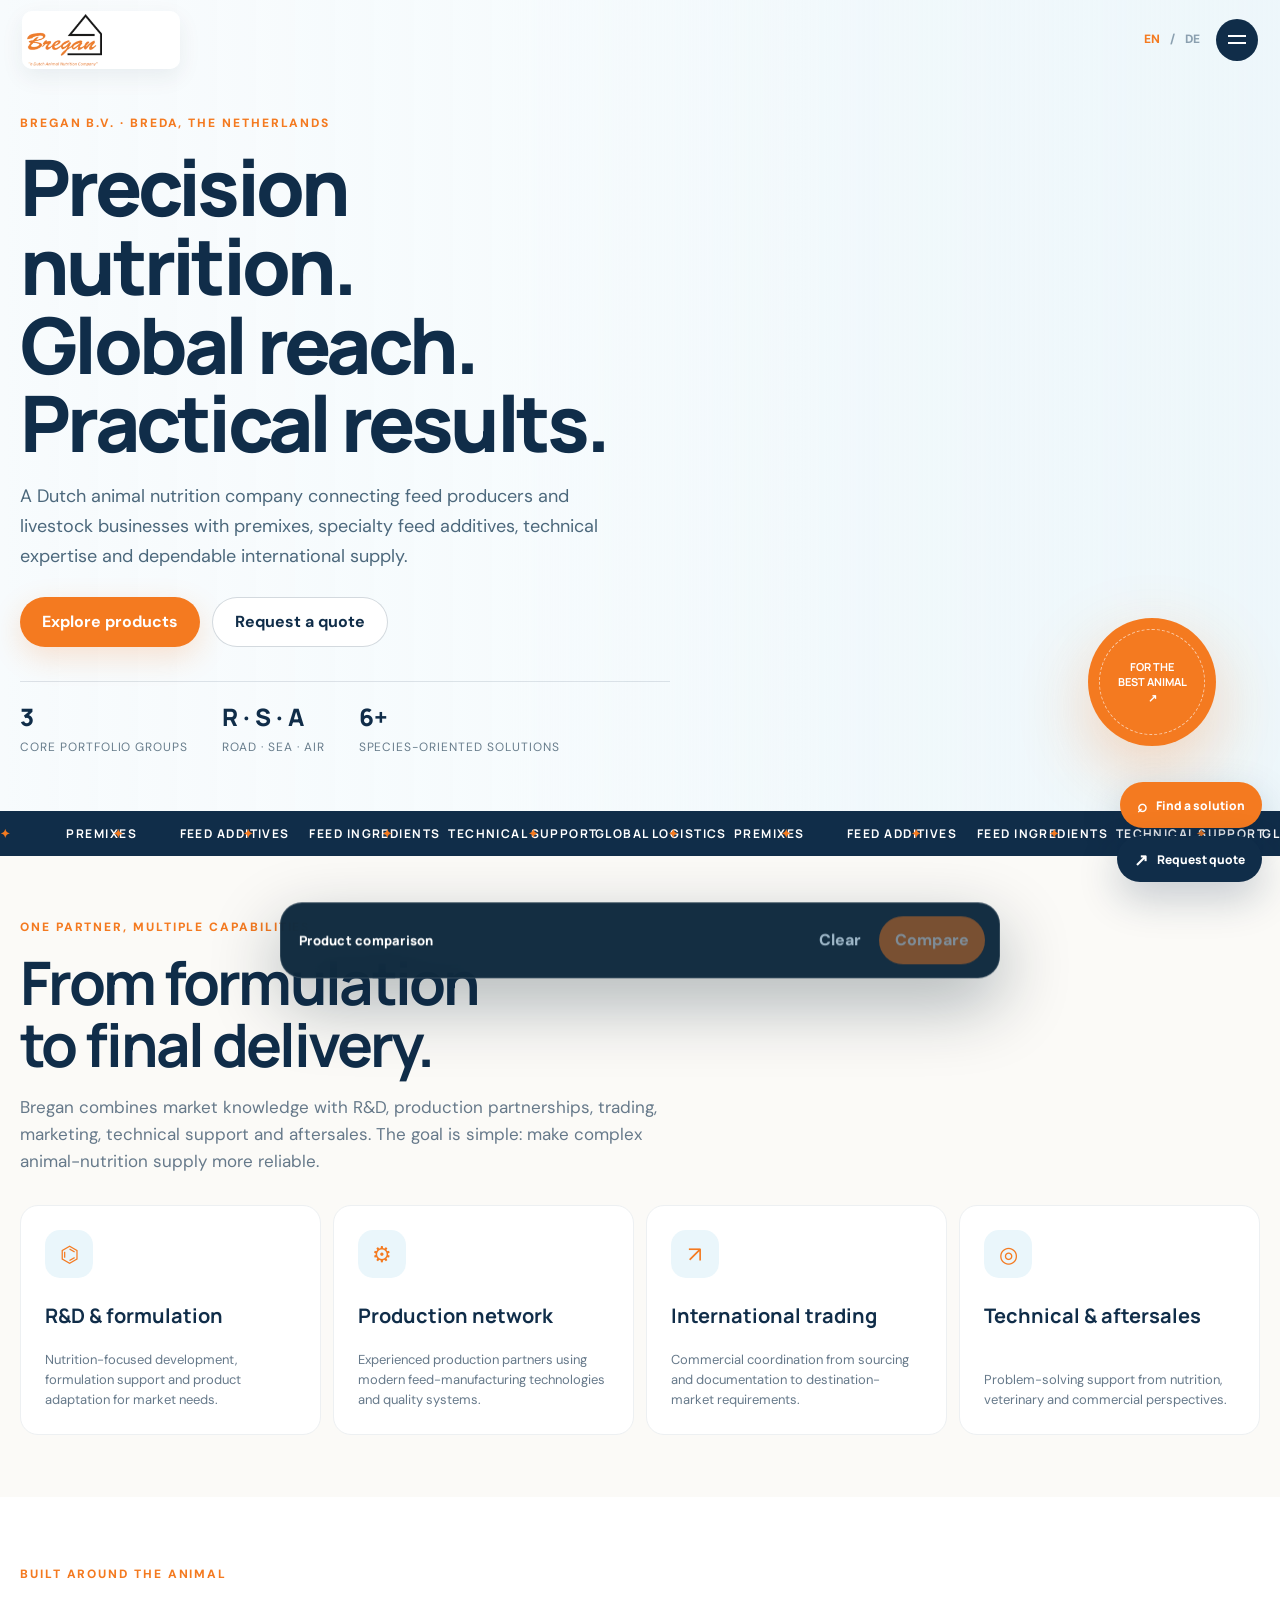
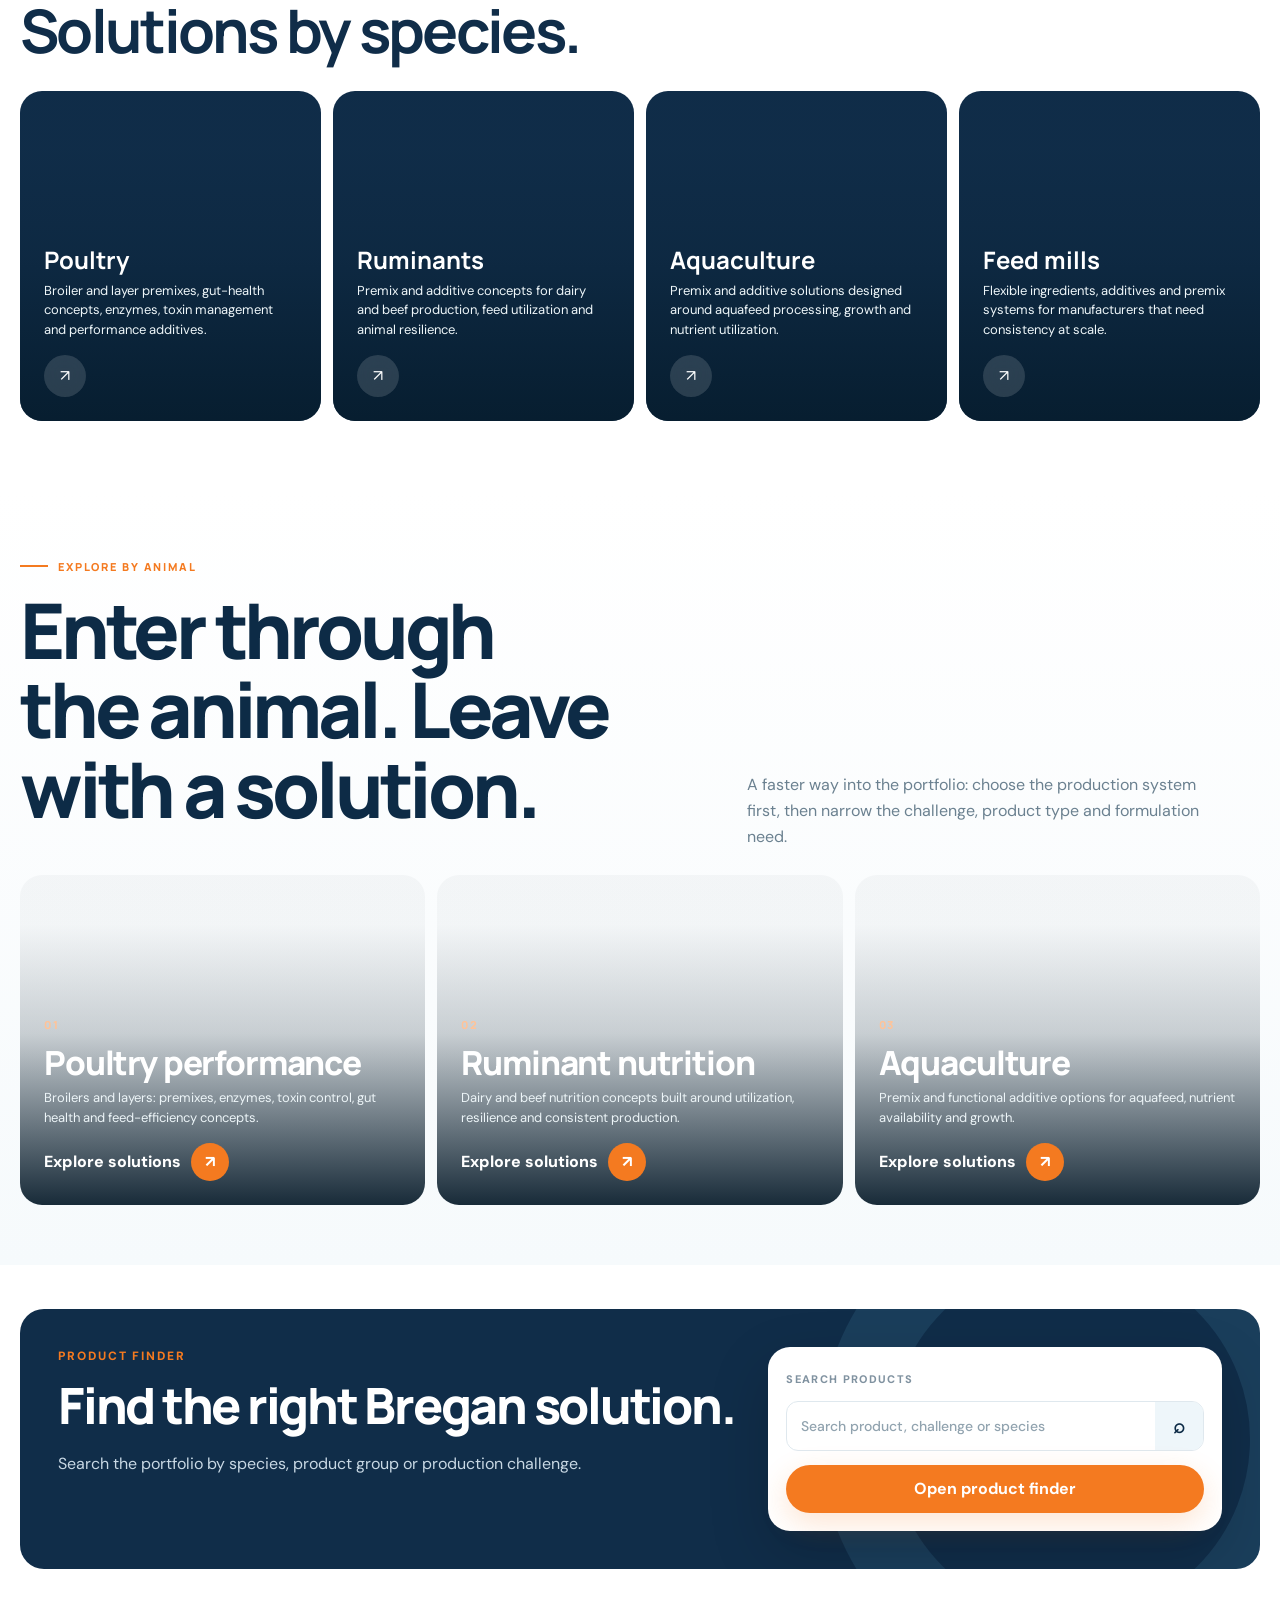
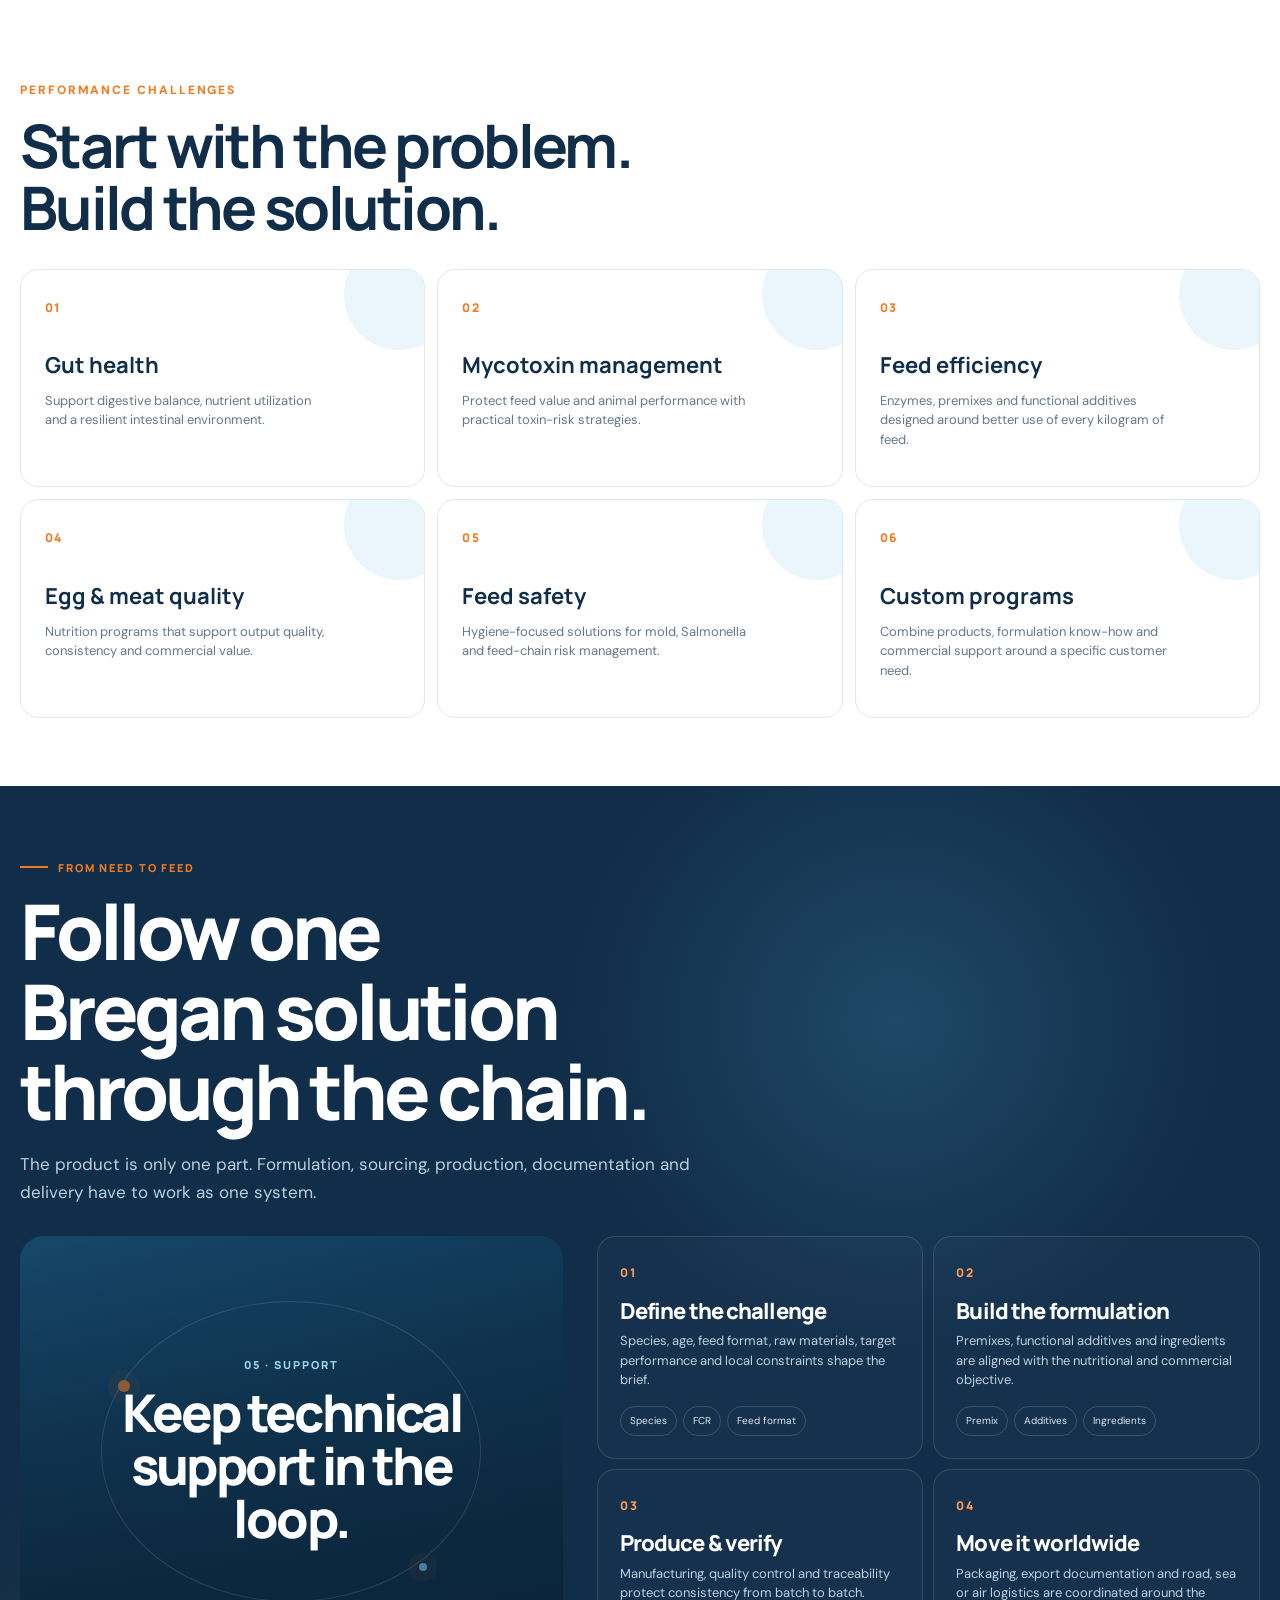
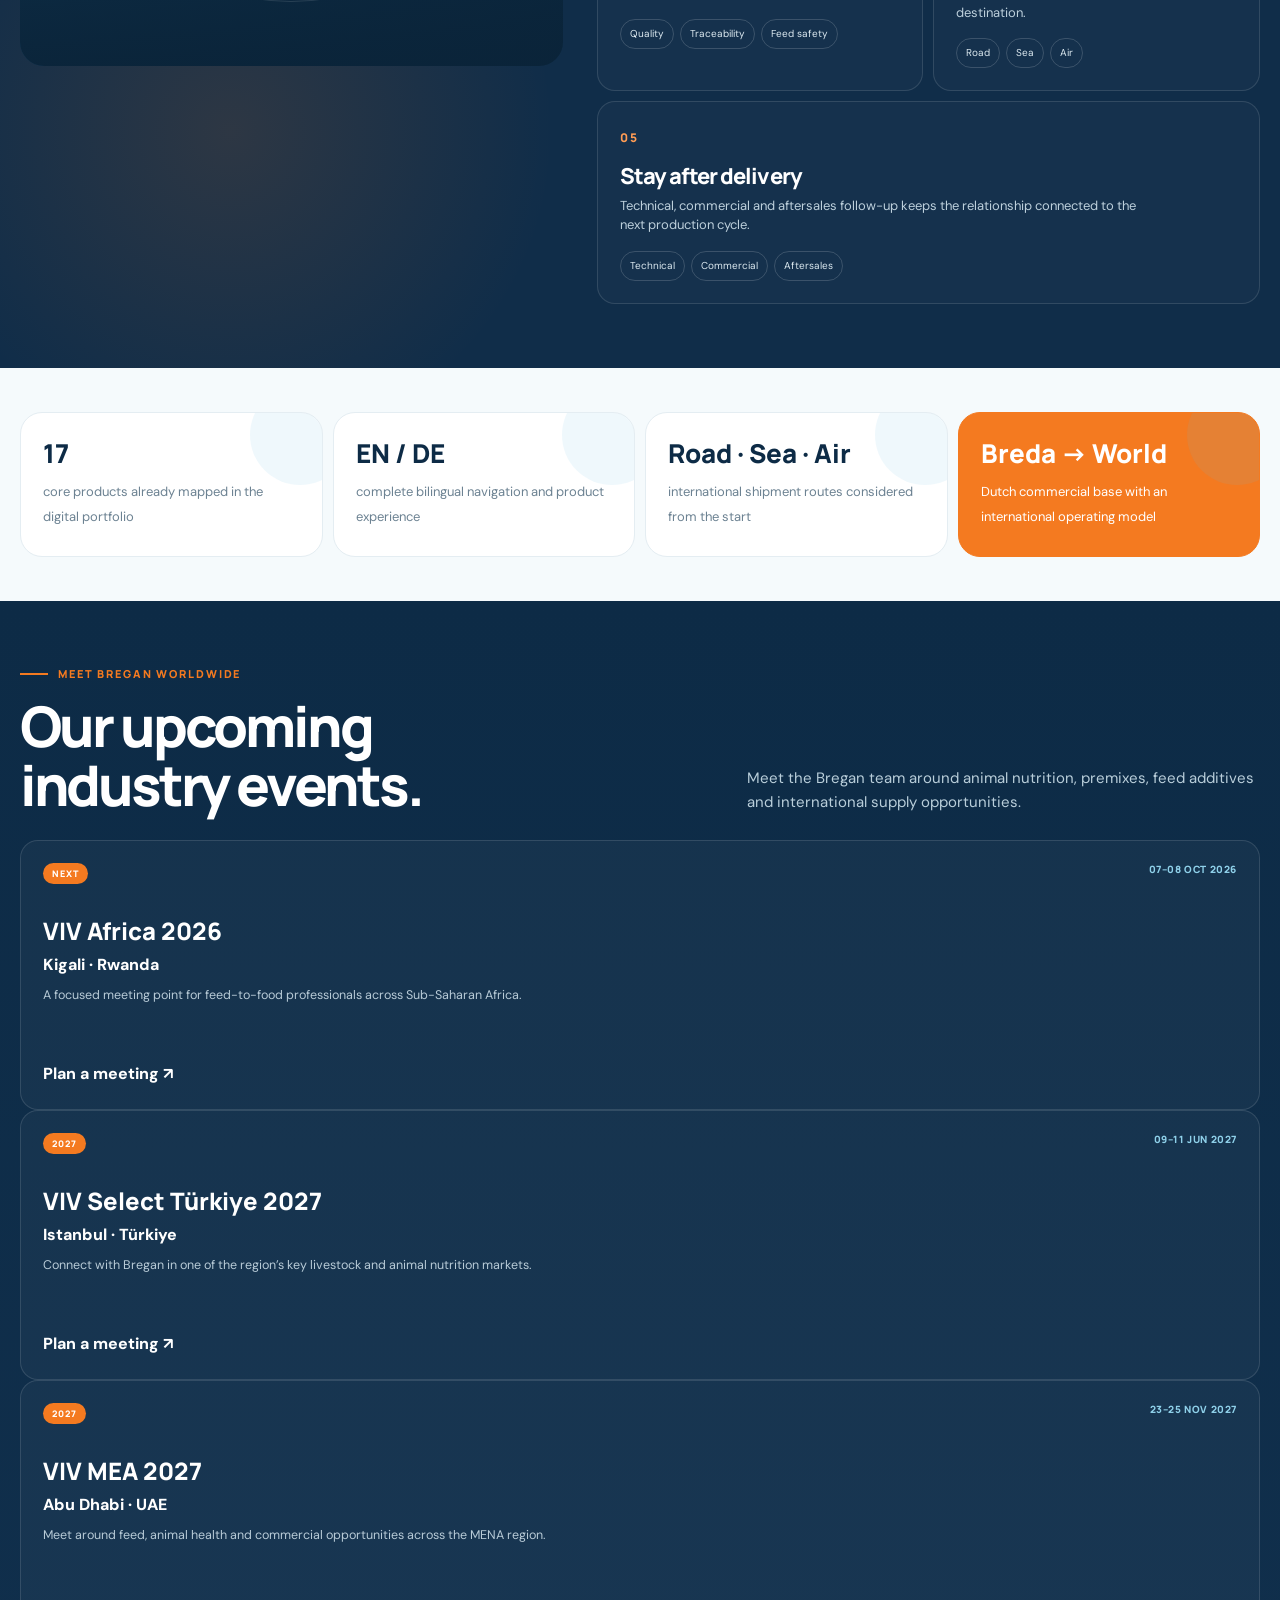
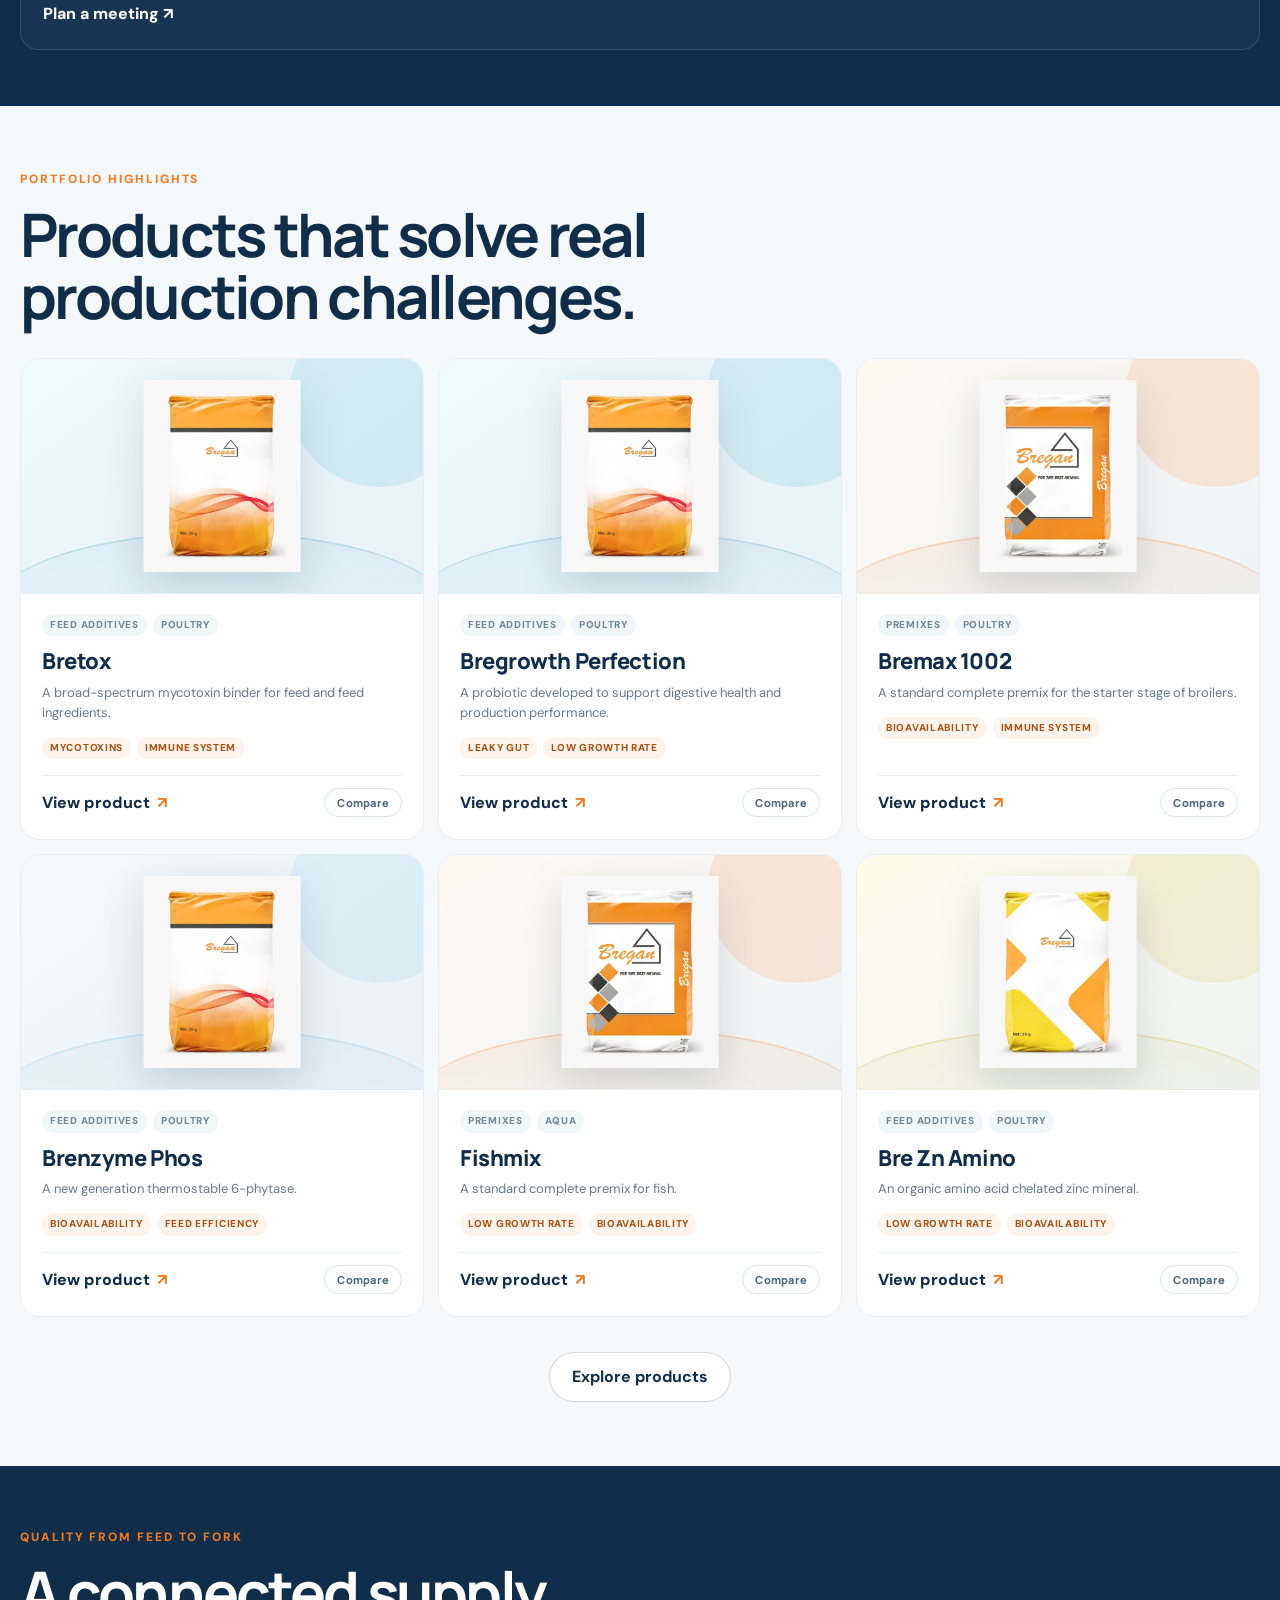
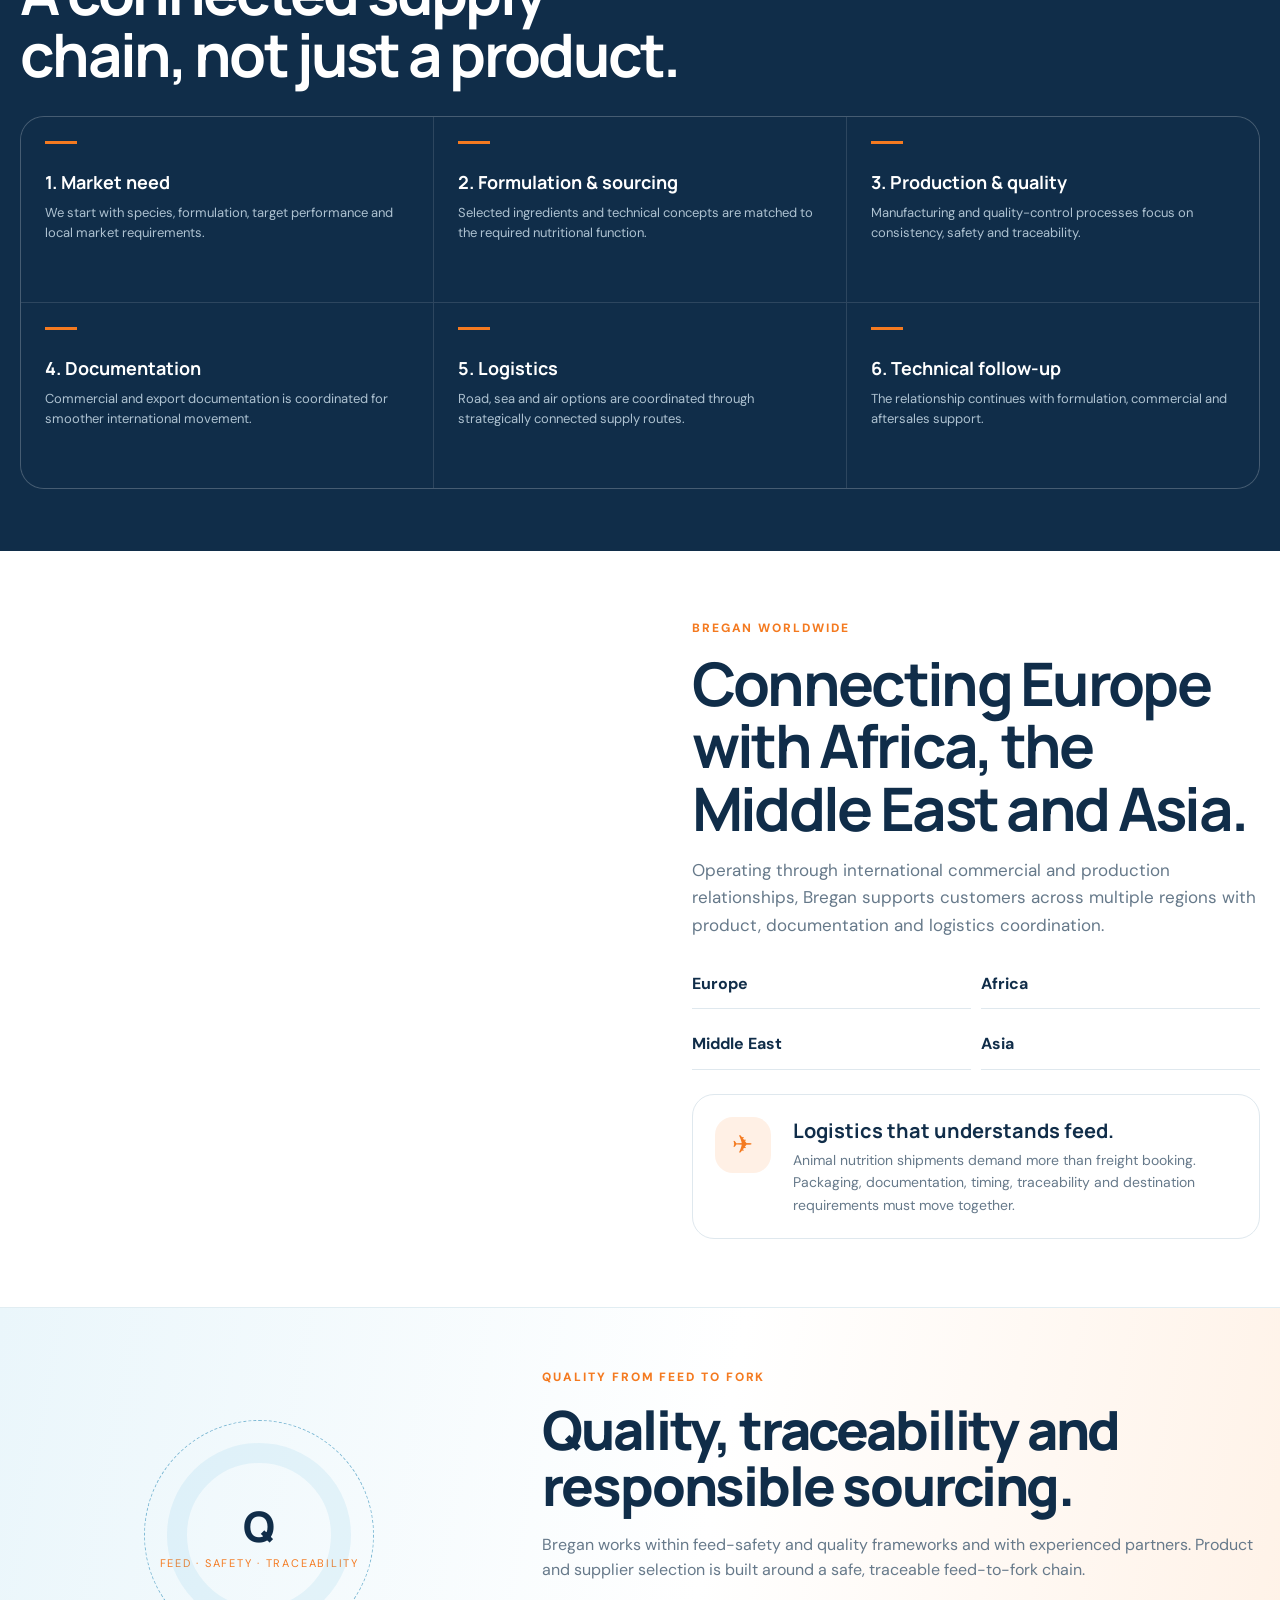
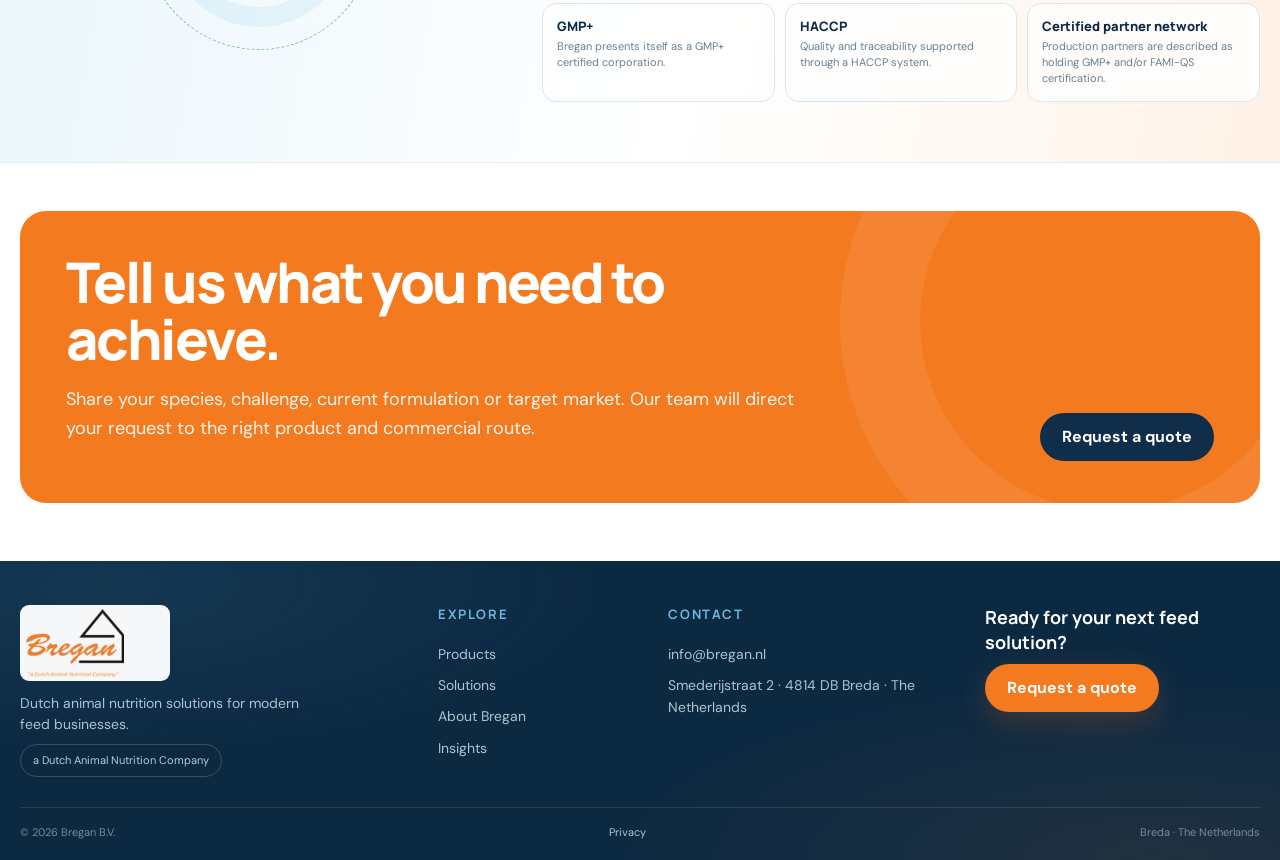
==== commit 56a621ad: "Refresh frontend assets after layout fixes" ====
--- a/index.html
+++ b/index.html
@@ -1 +1 @@
-<!doctype html><html lang="en"><head><meta charset="utf-8"><meta name="viewport" content="width=device-width,initial-scale=1"><meta name="description" content="Bregan B.V. — Dutch animal nutrition company for premixes, feed additives and global feed solutions."><meta property="og:title" content="Bregan B.V. | Dutch Animal Nutrition"><meta property="og:description" content="Bregan B.V. is a Dutch animal nutrition company for premixes, feed additives and international feed solutions."><meta property="og:type" content="website"><meta property="og:image" content="https://idris6155.github.io/Bregan.nl/assets/images/bregan-logo.webp?v=4"><meta property="og:site_name" content="Bregan B.V."><meta name="twitter:card" content="summary_large_image"><meta name="twitter:title" content="Bregan B.V. | Dutch Animal Nutrition"><meta name="twitter:description" content="Bregan B.V. is a Dutch animal nutrition company for premixes, feed additives and international feed solutions."><meta name="twitter:image" content="https://idris6155.github.io/Bregan.nl/assets/images/bregan-logo.webp?v=4"><link rel="preconnect" href="https://fonts.googleapis.com"><link rel="preconnect" href="https://fonts.gstatic.com" crossorigin><meta name="theme-color" content="#102d49"><title>Bregan B.V. | Dutch Animal Nutrition</title><link rel="preload" as="image" href="https://bregan.nl/application/files/9516/2148/0554/nutrition-h-1.jpg"><link rel="icon" href="assets/favicon.svg" type="image/svg+xml"><link rel="manifest" href="site.webmanifest"><link rel="stylesheet" href="assets/css/styles.css"><link data-experience-css rel="stylesheet" href="assets/css/experience.css"></head><body data-page="home"><div id="site-header"></div><main><section class="hero"><div class="hero-bg"></div><div class="container hero-content"><div class="hero-copy reveal in-view"><div class="eyebrow" data-i18n="hero_eyebrow"></div><h1 data-i18n="hero_title"></h1><p data-i18n="hero_body"></p><div class="hero-actions"><a class="btn btn-orange" href="products.html" data-i18n="explore_products"></a><button class="btn btn-ghost" data-open-quote data-i18n="quote"></button></div><div class="hero-stats"><div class="hero-stat"><strong>3</strong><span data-i18n="stat_portfolio"></span></div><div class="hero-stat"><strong>R · S · A</strong><span data-i18n="stat_routes"></span></div><div class="hero-stat"><strong>6+</strong><span data-i18n="stat_species"></span></div></div></div></div><div class="floating-badge">FOR THE<br>BEST ANIMAL<br>↗</div></section><div class="logo-ribbon"><div class="ribbon-track"><span>Premixes</span><span>Feed additives</span><span>Feed ingredients</span><span>Technical support</span><span>Global logistics</span><span>Premixes</span><span>Feed additives</span><span>Feed ingredients</span><span>Technical support</span><span>Global logistics</span></div></div><section class="section expertise"><div class="container"><div class="section-heading reveal"><div class="eyebrow" data-i18n="expertise_kicker"></div><h2 data-i18n="expertise_title"></h2><p data-i18n="expertise_body"></p></div><div class="cap-grid"><article class="cap-card reveal"><div class="cap-icon">⌬</div><h3 data-i18n="cap_rd"></h3><p data-i18n="cap_rd_text"></p></article><article class="cap-card reveal"><div class="cap-icon">⚙</div><h3 data-i18n="cap_prod"></h3><p data-i18n="cap_prod_text"></p></article><article class="cap-card reveal"><div class="cap-icon">↗</div><h3 data-i18n="cap_trade"></h3><p data-i18n="cap_trade_text"></p></article><article class="cap-card reveal"><div class="cap-icon">◎</div><h3 data-i18n="cap_after"></h3><p data-i18n="cap_after_text"></p></article></div></div></section><section class="section"><div class="container"><div class="section-heading reveal"><div class="eyebrow" data-i18n="species_kicker"></div><h2 data-i18n="species_title"></h2></div><div class="species-grid"><a class="species-card poultry reveal" href="poultry.html"><span class="species-art">🐔</span><div><h3 data-i18n="poultry"></h3><p data-i18n="poultry_text"></p><span class="arrow-round">↗</span></div></a><a class="species-card ruminant reveal" href="ruminants.html"><span class="species-art">🐄</span><div><h3 data-i18n="ruminants"></h3><p data-i18n="ruminants_text"></p><span class="arrow-round">↗</span></div></a><a class="species-card aqua reveal" href="aquaculture.html"><span class="species-art">🐟</span><div><h3 data-i18n="aqua"></h3><p data-i18n="aqua_text"></p><span class="arrow-round">↗</span></div></a><a class="species-card feedmills reveal" href="solutions.html"><span class="species-art">🏭</span><div><h3 data-i18n="feedmills"></h3><p data-i18n="feedmills_text"></p><span class="arrow-round">↗</span></div></a></div></div></section><section class="section-tight"><div class="container"><div class="finder-banner reveal"><div><div class="eyebrow" data-i18n="finder_kicker"></div><h2 data-i18n="finder_title"></h2><p data-i18n="finder_body"></p></div><div class="finder-control"><label data-i18n="search_label"></label><div class="fake-input"><span data-i18n="search_placeholder"></span><b>⌕</b></div><a class="btn btn-orange btn-wide" href="products.html" data-i18n="finder_button"></a></div></div></div></section><section class="section"><div class="container"><div class="section-heading reveal"><div class="eyebrow" data-i18n="solutions_kicker"></div><h2 data-i18n="solutions_title"></h2></div><div class="solution-grid"><article class="solution-card reveal"><span class="num">01</span><h3 data-i18n="sol_gut"></h3><p data-i18n="sol_gut_text"></p></article><article class="solution-card reveal"><span class="num">02</span><h3 data-i18n="sol_toxin"></h3><p data-i18n="sol_toxin_text"></p></article><article class="solution-card reveal"><span class="num">03</span><h3 data-i18n="sol_efficiency"></h3><p data-i18n="sol_efficiency_text"></p></article><article class="solution-card reveal"><span class="num">04</span><h3 data-i18n="sol_quality"></h3><p data-i18n="sol_quality_text"></p></article><article class="solution-card reveal"><span class="num">05</span><h3 data-i18n="sol_safety"></h3><p data-i18n="sol_safety_text"></p></article><article class="solution-card reveal"><span class="num">06</span><h3 data-i18n="sol_custom"></h3><p data-i18n="sol_custom_text"></p></article></div></div></section><section class="section products-section"><div class="container"><div class="section-heading reveal"><div class="eyebrow" data-i18n="featured_kicker"></div><h2 data-i18n="featured_title"></h2></div><div class="product-grid" id="featuredProducts"></div><div style="text-align:center;margin-top:35px"><a class="btn btn-ghost" href="products.html" data-i18n="explore_products"></a></div></div></section><section class="section process"><div class="container"><div class="section-heading reveal"><div class="eyebrow" data-i18n="process_kicker"></div><h2 data-i18n="process_title"></h2></div><div class="process-grid"><article class="process-step reveal"><h3 data-i18n="step1"></h3><p data-i18n="step1_text"></p></article><article class="process-step reveal"><h3 data-i18n="step2"></h3><p data-i18n="step2_text"></p></article><article class="process-step reveal"><h3 data-i18n="step3"></h3><p data-i18n="step3_text"></p></article><article class="process-step reveal"><h3 data-i18n="step4"></h3><p data-i18n="step4_text"></p></article><article class="process-step reveal"><h3 data-i18n="step5"></h3><p data-i18n="step5_text"></p></article><article class="process-step reveal"><h3 data-i18n="step6"></h3><p data-i18n="step6_text"></p></article></div></div></section><section class="section"><div class="container worldwide-grid"><div class="globe reveal"><span class="route"></span><span class="dot eu"></span><span class="dot af"></span><span class="dot me"></span><span class="dot as"></span></div><div class="reveal"><div class="eyebrow" data-i18n="worldwide_kicker"></div><h2 class="display-title" data-i18n="worldwide_title"></h2><p class="lead" data-i18n="worldwide_body"></p><div class="region-list"><div>Europe</div><div>Africa</div><div>Middle East</div><div>Asia</div></div><div class="logistics-card"><div class="logistics-icon">✈</div><div><h3 data-i18n="logistics_title"></h3><p data-i18n="logistics_body"></p></div></div></div></div></section><section class="section quality-band"><div class="container quality-grid"><div class="quality-seal reveal"><strong>Q</strong><span>Feed · Safety · Traceability</span></div><div class="quality-copy reveal"><div class="eyebrow">QUALITY FROM FEED TO FORK</div><h2 data-i18n="quality_title"></h2><p data-i18n="quality_body"></p></div></div></section><section class="cta"><div class="container"><div class="cta-box reveal"><div><h2 data-i18n="cta_title"></h2><p data-i18n="cta_body"></p></div><button class="btn btn-navy" data-open-quote data-i18n="quote"></button></div></div></section></main><div id="site-footer"></div><script src="assets/js/data.js"></script><script src="assets/js/site.js"></script></body></html>+<!doctype html><html lang="en"><head><meta charset="utf-8"><meta name="viewport" content="width=device-width,initial-scale=1"><meta name="description" content="Bregan B.V. — Dutch animal nutrition company for premixes, feed additives and global feed solutions."><meta property="og:title" content="Bregan B.V. | Dutch Animal Nutrition"><meta property="og:description" content="Bregan B.V. is a Dutch animal nutrition company for premixes, feed additives and international feed solutions."><meta property="og:type" content="website"><meta property="og:image" content="https://idris6155.github.io/Bregan.nl/assets/images/bregan-logo.webp?v=4"><meta property="og:site_name" content="Bregan B.V."><meta name="twitter:card" content="summary_large_image"><meta name="twitter:title" content="Bregan B.V. | Dutch Animal Nutrition"><meta name="twitter:description" content="Bregan B.V. is a Dutch animal nutrition company for premixes, feed additives and international feed solutions."><meta name="twitter:image" content="https://idris6155.github.io/Bregan.nl/assets/images/bregan-logo.webp?v=4"><link rel="preconnect" href="https://fonts.googleapis.com"><link rel="preconnect" href="https://fonts.gstatic.com" crossorigin><meta name="theme-color" content="#102d49"><title>Bregan B.V. | Dutch Animal Nutrition</title><link rel="preload" as="image" href="https://bregan.nl/application/files/9516/2148/0554/nutrition-h-1.jpg"><link rel="icon" href="assets/favicon.svg" type="image/svg+xml"><link rel="manifest" href="site.webmanifest"><link rel="stylesheet" href="assets/css/styles.css"><link data-experience-css rel="stylesheet" href="assets/css/experience.css?v=20260922f"></head><body data-page="home"><div id="site-header"></div><main><section class="hero"><div class="hero-bg"></div><div class="container hero-content"><div class="hero-copy reveal in-view"><div class="eyebrow" data-i18n="hero_eyebrow"></div><h1 data-i18n="hero_title"></h1><p data-i18n="hero_body"></p><div class="hero-actions"><a class="btn btn-orange" href="products.html" data-i18n="explore_products"></a><button class="btn btn-ghost" data-open-quote data-i18n="quote"></button></div><div class="hero-stats"><div class="hero-stat"><strong>3</strong><span data-i18n="stat_portfolio"></span></div><div class="hero-stat"><strong>R · S · A</strong><span data-i18n="stat_routes"></span></div><div class="hero-stat"><strong>6+</strong><span data-i18n="stat_species"></span></div></div></div></div><div class="floating-badge">FOR THE<br>BEST ANIMAL<br>↗</div></section><div class="logo-ribbon"><div class="ribbon-track"><span>Premixes</span><span>Feed additives</span><span>Feed ingredients</span><span>Technical support</span><span>Global logistics</span><span>Premixes</span><span>Feed additives</span><span>Feed ingredients</span><span>Technical support</span><span>Global logistics</span></div></div><section class="section expertise"><div class="container"><div class="section-heading reveal"><div class="eyebrow" data-i18n="expertise_kicker"></div><h2 data-i18n="expertise_title"></h2><p data-i18n="expertise_body"></p></div><div class="cap-grid"><article class="cap-card reveal"><div class="cap-icon">⌬</div><h3 data-i18n="cap_rd"></h3><p data-i18n="cap_rd_text"></p></article><article class="cap-card reveal"><div class="cap-icon">⚙</div><h3 data-i18n="cap_prod"></h3><p data-i18n="cap_prod_text"></p></article><article class="cap-card reveal"><div class="cap-icon">↗</div><h3 data-i18n="cap_trade"></h3><p data-i18n="cap_trade_text"></p></article><article class="cap-card reveal"><div class="cap-icon">◎</div><h3 data-i18n="cap_after"></h3><p data-i18n="cap_after_text"></p></article></div></div></section><section class="section"><div class="container"><div class="section-heading reveal"><div class="eyebrow" data-i18n="species_kicker"></div><h2 data-i18n="species_title"></h2></div><div class="species-grid"><a class="species-card poultry reveal" href="poultry.html"><span class="species-art">🐔</span><div><h3 data-i18n="poultry"></h3><p data-i18n="poultry_text"></p><span class="arrow-round">↗</span></div></a><a class="species-card ruminant reveal" href="ruminants.html"><span class="species-art">🐄</span><div><h3 data-i18n="ruminants"></h3><p data-i18n="ruminants_text"></p><span class="arrow-round">↗</span></div></a><a class="species-card aqua reveal" href="aquaculture.html"><span class="species-art">🐟</span><div><h3 data-i18n="aqua"></h3><p data-i18n="aqua_text"></p><span class="arrow-round">↗</span></div></a><a class="species-card feedmills reveal" href="solutions.html"><span class="species-art">🏭</span><div><h3 data-i18n="feedmills"></h3><p data-i18n="feedmills_text"></p><span class="arrow-round">↗</span></div></a></div></div></section><section class="section-tight"><div class="container"><div class="finder-banner reveal"><div><div class="eyebrow" data-i18n="finder_kicker"></div><h2 data-i18n="finder_title"></h2><p data-i18n="finder_body"></p></div><div class="finder-control"><label data-i18n="search_label"></label><div class="fake-input"><span data-i18n="search_placeholder"></span><b>⌕</b></div><a class="btn btn-orange btn-wide" href="products.html" data-i18n="finder_button"></a></div></div></div></section><section class="section"><div class="container"><div class="section-heading reveal"><div class="eyebrow" data-i18n="solutions_kicker"></div><h2 data-i18n="solutions_title"></h2></div><div class="solution-grid"><article class="solution-card reveal"><span class="num">01</span><h3 data-i18n="sol_gut"></h3><p data-i18n="sol_gut_text"></p></article><article class="solution-card reveal"><span class="num">02</span><h3 data-i18n="sol_toxin"></h3><p data-i18n="sol_toxin_text"></p></article><article class="solution-card reveal"><span class="num">03</span><h3 data-i18n="sol_efficiency"></h3><p data-i18n="sol_efficiency_text"></p></article><article class="solution-card reveal"><span class="num">04</span><h3 data-i18n="sol_quality"></h3><p data-i18n="sol_quality_text"></p></article><article class="solution-card reveal"><span class="num">05</span><h3 data-i18n="sol_safety"></h3><p data-i18n="sol_safety_text"></p></article><article class="solution-card reveal"><span class="num">06</span><h3 data-i18n="sol_custom"></h3><p data-i18n="sol_custom_text"></p></article></div></div></section><section class="section products-section"><div class="container"><div class="section-heading reveal"><div class="eyebrow" data-i18n="featured_kicker"></div><h2 data-i18n="featured_title"></h2></div><div class="product-grid" id="featuredProducts"></div><div style="text-align:center;margin-top:35px"><a class="btn btn-ghost" href="products.html" data-i18n="explore_products"></a></div></div></section><section class="section process"><div class="container"><div class="section-heading reveal"><div class="eyebrow" data-i18n="process_kicker"></div><h2 data-i18n="process_title"></h2></div><div class="process-grid"><article class="process-step reveal"><h3 data-i18n="step1"></h3><p data-i18n="step1_text"></p></article><article class="process-step reveal"><h3 data-i18n="step2"></h3><p data-i18n="step2_text"></p></article><article class="process-step reveal"><h3 data-i18n="step3"></h3><p data-i18n="step3_text"></p></article><article class="process-step reveal"><h3 data-i18n="step4"></h3><p data-i18n="step4_text"></p></article><article class="process-step reveal"><h3 data-i18n="step5"></h3><p data-i18n="step5_text"></p></article><article class="process-step reveal"><h3 data-i18n="step6"></h3><p data-i18n="step6_text"></p></article></div></div></section><section class="section"><div class="container worldwide-grid"><div class="globe reveal"><span class="route"></span><span class="dot eu"></span><span class="dot af"></span><span class="dot me"></span><span class="dot as"></span></div><div class="reveal"><div class="eyebrow" data-i18n="worldwide_kicker"></div><h2 class="display-title" data-i18n="worldwide_title"></h2><p class="lead" data-i18n="worldwide_body"></p><div class="region-list"><div>Europe</div><div>Africa</div><div>Middle East</div><div>Asia</div></div><div class="logistics-card"><div class="logistics-icon">✈</div><div><h3 data-i18n="logistics_title"></h3><p data-i18n="logistics_body"></p></div></div></div></div></section><section class="section quality-band"><div class="container quality-grid"><div class="quality-seal reveal"><strong>Q</strong><span>Feed · Safety · Traceability</span></div><div class="quality-copy reveal"><div class="eyebrow">QUALITY FROM FEED TO FORK</div><h2 data-i18n="quality_title"></h2><p data-i18n="quality_body"></p></div></div></section><section class="cta"><div class="container"><div class="cta-box reveal"><div><h2 data-i18n="cta_title"></h2><p data-i18n="cta_body"></p></div><button class="btn btn-navy" data-open-quote data-i18n="quote"></button></div></div></section></main><div id="site-footer"></div><script src="assets/js/data.js"></script><script src="assets/js/site.js?v=20260922f"></script></body></html>
--- a/assets/css/experience.css
+++ b/assets/css/experience.css
@@ -540,1206 +540,1173 @@
 .inquiry-form select:focus{border-color:#66b7dc;box-shadow:0 0 0 3px rgba(102,183,220,.12)}
 .form-context-note{grid-column:1/-1;margin-top:14px;padding:12px 14px;border-radius:12px;background:#eef7fa;color:#668091;font-size:11px;line-height:1.5;border:1px solid #dfeaf0}
 
-
-/* Dense premium visual pass — less empty space, clearer imagery, Bregan wave language */
-.container{width:min(1320px,calc(100% - 40px))}
-.section{padding:76px 0}
-.section-tight{padding:50px 0}
-.section-heading{margin-bottom:32px}
-.section-heading h2,.display-title{font-size:clamp(36px,4.6vw,60px)}
-.section-heading p,.lead{font-size:17px}
-.hero{min-height:680px;height:88vh;max-height:820px}
-.hero-content{padding-top:72px}
-.hero-stats{margin-top:38px;padding-top:18px}
-.logo-ribbon .ribbon-track{padding:15px 0}
-.expertise{padding-top:70px;padding-bottom:70px}
-.cap-grid{gap:13px}
-.cap-card{padding:24px;min-height:205px;border-radius:18px}
-.cap-icon{margin-bottom:24px}
-.cap-card h3{font-size:20px}
-.cap-card p{font-size:13px;line-height:1.55}
-
-.species-grid{gap:14px}
-.species-card{min-height:345px;padding:26px}
-.species-card:after{background:linear-gradient(180deg,rgba(9,32,52,.02) 0%,rgba(9,32,52,.22) 40%,rgba(9,32,52,.86) 100%)}
-.species-card.poultry:before{filter:saturate(1.08) contrast(1.06);background-position:center 42%}
-.species-card:hover:before{transform:scale(1.035)}
-.species-card h3{font-size:25px}
-.species-card p{font-size:13px;line-height:1.48}
-.species-art{font-size:118px;opacity:.24;filter:none!important}
-.species-card.ruminant .species-art,.species-card.aqua .species-art,.species-card.feedmills .species-art{opacity:.3}
-.species-card.ruminant{--bg:linear-gradient(145deg,#143b59 0%,#2d6b86 48%,#b7d9d0 100%)}
-.species-card.aqua{--bg:linear-gradient(145deg,#0d496b 0%,#1b83aa 48%,#91dcea 100%)}
-.species-card.feedmills{--bg:linear-gradient(145deg,#f47a20 0%,#f7a247 42%,#21394d 100%)}
-
-.finder-banner{padding:44px;border-radius:26px}
-.finder-banner h2{font-size:clamp(34px,4.3vw,54px)}
+/* =========================================================
+   BREGAN STABLE DESIGN LAYER — 2026-09-22
+   Consolidated after removing conflicting visual passes.
+   ========================================================= */
+
+:root{
+  --stable-navy:#102d49;
+  --stable-navy-dark:#0b253b;
+  --stable-orange:#f47a20;
+  --stable-blue:#66b7dc;
+  --stable-ice:#eef7fa;
+  --stable-line:#dfe8ee;
+  --stable-muted:#667d8d;
+  --stable-shadow:0 18px 48px rgba(16,45,73,.10);
+}
+
+/* Global layout safety */
+html,body{overflow-x:hidden}
+body{background:#fff}
+main{display:block}
+main>section{position:relative}
+.container{width:min(1240px,calc(100% - 40px))}
+.section{padding:68px 0}
+.section-tight{padding:44px 0}
+.section-heading{max-width:780px;margin-bottom:30px}
+.section-heading h2,.display-title,.experience-title{
+  overflow-wrap:break-word;
+  word-break:normal;
+  text-wrap:balance;
+}
+.section-heading h2,.display-title{font-size:clamp(36px,4.8vw,60px);line-height:1.02}
+.section-heading p,.lead,.experience-lead{font-size:17px;line-height:1.65}
+.grid,.cap-grid,.species-grid,.solution-grid,.product-grid,.process-grid,.values-grid,
+.worldwide-grid,.quality-grid,.story-grid,.contact-layout,.footer-grid,
+.explore-rail,.journey-layout,.proof-grid,.challenge-grid,.world-story-grid,
+.species-challenge-grid,.species-stage-grid,.species-product-grid,
+.product-story-grid,.related-product-grid,.portfolio-snapshot-grid,
+.contact-route-grid,.event-grid,.privacy-layout,.privacy-content{
+  min-width:0;
+}
+.grid>*,.cap-grid>*,.species-grid>*,.solution-grid>*,.product-grid>*,
+.process-grid>*,.values-grid>*,.worldwide-grid>*,.quality-grid>*,
+.story-grid>*,.contact-layout>*,.footer-grid>*,.explore-rail>*,
+.journey-layout>*,.proof-grid>*,.challenge-grid>*,.world-story-grid>*,
+.species-challenge-grid>*,.species-stage-grid>*,.species-product-grid>*,
+.product-story-grid>*,.related-product-grid>*,.portfolio-snapshot-grid>*,
+.contact-route-grid>*,.event-grid>*,.privacy-layout>*{
+  min-width:0;
+}
+h1,h2,h3,h4,p,strong,span,a,button{overflow-wrap:break-word}
+p{max-width:100%}
+.reveal{will-change:auto}
+.reveal.in-view{transform:none}
+
+/* Header / logo */
+.site-header{height:80px;gap:26px;padding:0 max(22px,calc((100vw - 1240px)/2))}
+.site-header.scrolled{height:70px}
+.brand{min-width:150px;max-width:170px;flex:0 0 auto;overflow:visible}
+.brand-logo-image{
+  display:block;
+  width:158px;
+  height:58px;
+  object-fit:contain;
+  object-position:left center;
+}
+.site-header:not(.scrolled) .brand-logo-image{
+  background:rgba(255,255,255,.88);
+  border-radius:10px;
+  padding:3px 5px;
+  box-shadow:0 8px 22px rgba(16,45,73,.08);
+}
+.site-header.scrolled .brand-logo-image{width:148px;height:54px}
+.desktop-nav{gap:20px}
+.desktop-nav a{white-space:nowrap}
+.header-actions{gap:12px;flex:0 0 auto}
+.mobile-panel{padding-top:104px}
+.mobile-panel nav{max-height:calc(100vh - 130px);overflow:auto}
+
+/* Home hero */
+.hero{
+  height:auto;
+  min-height:680px;
+  max-height:none;
+  padding:86px 0 52px;
+  align-items:center;
+}
+.hero-bg{background-position:center 50%;transform:none}
+.hero-bg:before{display:none}
+.hero:after{
+  background:linear-gradient(90deg,rgba(247,251,253,.98) 0%,rgba(247,251,253,.93) 40%,rgba(247,251,253,.42) 67%,rgba(247,251,253,.08) 100%);
+}
+.hero:before,.nutrient-field{display:none!important}
+.hero-content{padding-top:28px}
+.hero-copy{max-width:660px}
+.hero-copy:before{display:none!important}
+.hero h1{
+  font-size:clamp(48px,6.1vw,78px);
+  line-height:1.01;
+  letter-spacing:-.048em;
+  margin-bottom:20px;
+}
+.hero p{font-size:18px;line-height:1.65;max-width:620px}
+.hero-actions{margin-top:26px}
+.hero-stats{margin-top:34px;padding-top:18px;gap:34px}
+.floating-badge{width:128px;height:128px;right:5%;bottom:8%;font-size:11px}
+.logo-ribbon .ribbon-track{padding:14px 0}
+
+/* Capability cards */
+.expertise{padding:62px 0}
+.cap-grid{gap:12px}
+.cap-card{
+  min-height:230px;
+  padding:24px;
+  border-radius:18px;
+  display:flex;
+  flex-direction:column;
+}
+.cap-icon{margin-bottom:26px}
+.cap-card h3{font-size:20px;line-height:1.15}
+.cap-card p{font-size:13px;line-height:1.55;margin-top:auto}
+
+/* Main species cards — real photo led */
+.species-grid{gap:12px}
+.species-card{
+  min-height:330px;
+  padding:24px;
+  border-radius:22px;
+}
+.species-card:after{background:linear-gradient(180deg,rgba(6,28,45,.03) 18%,rgba(6,28,45,.24) 50%,rgba(6,28,45,.90) 100%)}
+.species-card.poultry{--bg:url('https://bregan.nl/application/files/4416/2148/0555/nutrition-h-2.jpg')}
+.species-card.ruminant{--bg:url('https://images.unsplash.com/photo-1651490542582-62be64100161?auto=format&fit=crop&fm=jpg&q=82&w=1500')}
+.species-card.aqua{--bg:url('https://images.unsplash.com/photo-1758535012952-67e5f5f133e7?auto=format&fit=crop&fm=jpg&q=82&w=1500')}
+.species-card.feedmills{--bg:url('https://images.unsplash.com/photo-1764875471704-95de704ee3a2?auto=format&fit=crop&fm=jpg&q=82&w=1500')}
+.species-card.poultry:before{background-position:center 50%}
+.species-card.ruminant:before{background-position:center 45%}
+.species-card.aqua:before{background-position:center 55%}
+.species-card.feedmills:before{background-position:center}
+.species-card h3{font-size:24px;line-height:1.08;margin-bottom:8px}
+.species-card p{font-size:13px;line-height:1.5;color:#eef6f9;margin:0}
+.species-art{display:none!important}
+.species-card .arrow-round{margin-top:16px}
+.species-card:hover{transform:translateY(-3px)}
+.species-card:hover:before{transform:scale(1.02)}
+
+/* Finder */
+.finder-banner{
+  padding:38px;
+  gap:30px;
+  border-radius:24px;
+}
+.finder-banner h2{font-size:clamp(34px,4.2vw,50px);line-height:1.02}
 .finder-banner p{font-size:16px}
-.solution-grid{gap:13px}
-.solution-card{min-height:205px;padding:24px}
-.solution-card h3{margin:36px 0 8px;font-size:22px}
-
-.products-section{padding-top:72px;padding-bottom:76px}
-.product-grid{gap:14px}
-.product-card{border-radius:20px}
-.product-visual{height:225px}
-.product-card-body{padding:22px!important}
-.product-card-body h3{font-size:23px!important}
-.product-card-body p{font-size:13px!important}
-.product-tags{margin-top:14px!important}
-.product-card-actions{padding-top:14px}
-
-.product-visual.branded-bag-visual{
-  background:
-    radial-gradient(circle at 82% 18%,rgba(102,183,220,.2),transparent 25%),
-    linear-gradient(145deg,#eef8fb,#f9fcfd 64%,#edf6f9)
-}
-.brand-bag-art{
-  width:auto!important;height:88%!important;max-width:68%!important;object-fit:contain!important;
-  position:absolute;z-index:3;filter:drop-shadow(0 18px 20px rgba(16,45,73,.16));
-  transform:translateY(4px) rotate(-1deg);transition:transform .35s ease
-}
-.product-card:hover .brand-bag-art{transform:translateY(-2px) rotate(0deg) scale(1.025)}
-.product-bag-label{
-  position:absolute;left:18px;bottom:17px;z-index:5;background:rgba(255,255,255,.88);
-  backdrop-filter:blur(12px);border:1px solid rgba(16,45,73,.08);border-radius:13px;
-  padding:10px 12px;max-width:56%;box-shadow:0 12px 25px rgba(16,45,73,.07)
-}
-.product-bag-label span{display:block;font:800 8px 'Manrope';letter-spacing:.11em;color:#f47a20}
-.product-bag-label strong{display:block;font:800 12px/1.08 'Manrope';color:#102d49;margin:3px 0}
-.product-bag-label small{display:block;font-size:8px;color:#708798}
-.official-product-image{width:82%!important;height:84%!important;object-fit:contain!important;filter:drop-shadow(0 18px 24px rgba(16,45,73,.14))}
-.product-wave-accent{position:absolute;inset:auto -8% -32% 16%;height:55%;background:
-  radial-gradient(90% 110% at 35% 0%,rgba(244,122,32,.22),transparent 55%),
-  radial-gradient(90% 110% at 70% 18%,rgba(224,71,51,.12),transparent 58%);
-  transform:rotate(-6deg);pointer-events:none}
-
-.process{padding-top:72px;padding-bottom:72px}
-.process-grid{gap:12px}
-.process-step{padding:23px!important;min-height:190px!important}
-.worldwide-grid{gap:48px!important}
-.quality-band{padding-top:70px;padding-bottom:70px}
-.cta{padding-top:55px!important;padding-bottom:70px!important}
-.cta-box{padding:44px 48px!important}
-
-.explore-deck{padding:78px 0}
-.explore-head{margin-bottom:32px}
-.explore-rail{gap:14px}
-.explore-tile{min-height:430px;padding:28px}
-.explore-tile:first-child{min-height:430px}
-.journey-stage{padding:88px 0}
-.journey-intro{margin-bottom:40px}
-.journey-layout{gap:55px}
-.journey-visual{height:540px}
-.journey-step{min-height:46vh;padding:64px 0}
-.proof-band{padding:62px 0}
-
-.page-hero{padding:118px 0 55px}
-.filter-wrap{padding-top:18px;padding-bottom:18px}
-.quick-portfolio-inner{padding-top:16px;padding-bottom:16px}
-
-.species-hero{min-height:650px}
-.species-hero-grid{padding-top:72px}
-.species-hero h1{font-size:clamp(48px,6vw,78px)}
-.species-hero-copy>p{font-size:18px}
-.species-hero-meta{margin-top:34px;padding-top:18px}
-.species-challenges{padding-top:66px;padding-bottom:66px}
-.species-challenge-grid{grid-template-columns:repeat(auto-fit,minmax(215px,1fr));gap:12px}
-.species-challenge-card{min-height:185px;padding:22px}
-.species-challenge-card h3{margin:32px 0 7px;font-size:21px}
-.species-challenge-card p{margin:0;font-size:12px}
-.species-stages{padding:80px 0}
-.species-stage-intro{margin-bottom:34px}
-.species-stage-grid{gap:12px}
-.species-stage{min-height:235px;padding:24px}
-.species-stage h3{margin:50px 0 10px;font-size:25px}
-.species-products{padding-top:72px;padding-bottom:72px}
-.species-product-grid{gap:12px}
-.species-product{min-height:350px}
-.species-product-visual{height:170px}
-.species-bag-art{position:absolute;height:88%;width:auto;max-width:68%;object-fit:contain;filter:drop-shadow(0 14px 18px rgba(16,45,73,.14));transform:translateY(3px)}
-.species-product-name{position:absolute;left:14px;bottom:12px;z-index:3;background:rgba(255,255,255,.9);border:1px solid rgba(16,45,73,.08);border-radius:10px;padding:7px 9px;font:800 10px 'Manrope';color:#102d49;max-width:58%}
-.species-product-copy{padding:17px}
-.species-product-copy h3{font-size:19px}
-.species-product-copy p{font-size:11.5px;line-height:1.45}
-.species-final{padding-bottom:72px}
-.species-final-box{padding:40px 44px}
-
-/* Bregan Dalgalı motif across key surfaces */
-.finder-banner:before,.cta-box:before,.species-final-box:before,.document-callout-box:before{
-  content:'';position:absolute;pointer-events:none;right:-5%;bottom:-38%;width:62%;height:66%;
-  background:
-    radial-gradient(100% 120% at 25% 0%,rgba(255,177,56,.26),transparent 58%),
-    radial-gradient(100% 120% at 68% 10%,rgba(229,74,47,.16),transparent 58%);
-  transform:rotate(-7deg)
-}
-.finder-banner,.cta-box,.species-final-box,.document-callout-box{position:relative;overflow:hidden}
-.finder-banner>* ,.cta-box>* ,.species-final-box>* ,.document-callout-box>*{position:relative;z-index:2}
-
-/* Make floating actions compact and fully visible */
-.floating-tools{right:16px;bottom:16px}
-.floating-tool{min-height:44px;padding:0 14px;font-size:11px}
-body.has-compare .floating-tools{bottom:92px}
-
-@media(max-width:980px){
-  .container{width:min(100% - 30px,1320px)}
-  .section{padding:64px 0}
-  .species-card{min-height:320px}
-  .explore-tile{min-height:390px}
-  .journey-visual{height:440px}
-}
-@media(max-width:640px){
-  .container{width:calc(100% - 24px)}
-  .section{padding:52px 0}
-  .section-tight{padding:38px 0}
-  .hero{min-height:640px;height:auto;padding:80px 0 40px}
-  .hero-content{padding-top:30px}
-  .cap-card{min-height:auto}
-  .species-card{min-height:300px}
-  .finder-banner{padding:30px 22px}
-  .explore-deck,.journey-stage{padding:62px 0}
-  .species-challenges,.species-products{padding-top:54px;padding-bottom:54px}
-  .species-challenge-grid{grid-template-columns:1fr 1fr}
-  .species-challenge-card{min-height:165px;padding:18px}
-  .species-challenge-card h3{font-size:18px;margin-top:28px}
-  .species-product-grid{grid-template-columns:1fr 1fr}
-  .species-product{min-height:330px}
-  .species-product-visual{height:155px}
-  .species-product-copy{padding:14px}
-  .species-product-copy h3{font-size:17px}
-  .species-product-copy p{display:-webkit-box;-webkit-line-clamp:3;-webkit-box-orient:vertical;overflow:hidden}
-  .product-visual{height:205px}
-  .brand-bag-art{height:84%!important;max-width:75%!important}
-  .product-bag-label{left:12px;bottom:11px;max-width:62%}
-  .floating-tools{right:10px;bottom:10px}
-}
-@media(max-width:420px){
-  .species-challenge-grid,.species-product-grid{grid-template-columns:1fr}
-}
-
-
-/* FINAL REALISTIC VISUAL PASS — exact brand, real photography, tighter home rhythm */
-.brand{min-width:190px;gap:0}
-.brand-logo-image{
-  display:block;width:176px;height:66px;object-fit:contain;object-position:left center;
-  background:#fff;border-radius:10px;padding:3px 5px;
-}
-.site-header:not(.scrolled) .brand-logo-image{box-shadow:0 6px 24px rgba(16,45,73,.06)}
-.site-header.scrolled .brand-logo-image{width:162px;height:58px}
-.brand-logo-image-footer{width:190px;height:92px;padding:6px 8px;background:#fff}
-.brand-logo,.brand-script,.brand-mark,.brand-word{display:none!important}
-
-/* Remove decorative/gimmick overlays so photography leads */
-.nutrient-field,.experience-cursor,.species-art,.journey-orbit{display:none!important}
-.hero-bg{filter:saturate(1.08) contrast(1.05);transform:none!important}
-.hero:after{
-  background:linear-gradient(90deg,rgba(248,252,253,.97) 0%,rgba(248,252,253,.92) 31%,rgba(248,252,253,.58) 48%,rgba(248,252,253,.12) 70%,rgba(248,252,253,.02) 100%)!important
-}
-.hero:before{opacity:.28}
-.hero{min-height:610px;height:min(70vh,700px);max-height:700px}
-.hero-content{padding-top:66px}
-.hero-copy{max-width:650px}
-.hero h1{font-size:clamp(48px,5.8vw,78px);line-height:.98}
-.hero p{font-size:18px;max-width:620px}
-.hero-stats{margin-top:30px;padding-top:15px}
-.floating-badge{width:128px;height:128px;right:6%;bottom:8%;animation:none}
-
-/* Home: remove excessive vertical emptiness while preserving breathing room */
-body[data-page="home"] .section{padding:54px 0}
-body[data-page="home"] .section-tight{padding:38px 0}
-body[data-page="home"] .expertise{padding:50px 0 48px}
-body[data-page="home"] .expertise + .section{padding-top:46px;padding-bottom:54px}
-body[data-page="home"] .products-section{padding:56px 0}
-body[data-page="home"] .process{padding:56px 0}
-body[data-page="home"] .quality-band{padding:54px 0}
-body[data-page="home"] .cta{padding:40px 0 56px!important}
-body[data-page="home"] .section-heading{margin-bottom:26px}
-body[data-page="home"] .section-heading h2{margin-bottom:12px}
-
-/* Capabilities: photography instead of icon tiles */
-.cap-grid{gap:14px}
-.cap-card{
-  min-height:285px;padding:0 22px 22px;overflow:hidden;border-radius:20px;
-  display:flex;flex-direction:column;background:#fff
-}
-.cap-icon{
-  width:calc(100% + 44px);height:118px;min-height:118px;margin:0 -22px 22px;border-radius:0;
-  background-size:cover!important;background-position:center!important;font-size:0!important;
-  position:relative
-}
-.cap-icon:after{content:'';position:absolute;inset:0;background:linear-gradient(180deg,rgba(10,33,50,.02),rgba(10,33,50,.20))}
-.cap-card:nth-child(1) .cap-icon{background-image:url('https://images.unsplash.com/photo-1748182447909-dfd52d869cd1?auto=format&fit=crop&fm=jpg&q=80&w=1200')!important}
-.cap-card:nth-child(2) .cap-icon{background-image:url('https://images.unsplash.com/photo-1764875471704-95de704ee3a2?auto=format&fit=crop&fm=jpg&q=80&w=1200')!important}
-.cap-card:nth-child(3) .cap-icon{background-image:url('https://images.unsplash.com/photo-1768677859674-42c517273db8?auto=format&fit=crop&fm=jpg&q=80&w=1200')!important}
-.cap-card:nth-child(4) .cap-icon{background-image:url('https://images.unsplash.com/photo-1762330468412-a62bb89c6d87?auto=format&fit=crop&fm=jpg&q=80&w=1200')!important}
-.cap-card h3{font-size:20px;margin-bottom:7px}
-.cap-card p{font-size:13px;line-height:1.48}
-
-/* Species cards: 100% real photography */
-.species-grid{gap:14px}
-.species-card{min-height:330px;padding:26px;background:#173047}
-.species-card:before{
-  filter:saturate(1.06) contrast(1.06);transform:none!important;
-  background-size:cover!important;background-repeat:no-repeat!important
-}
-.species-card:after{
-  background:linear-gradient(180deg,rgba(5,24,38,.03) 0%,rgba(5,24,38,.10) 35%,rgba(5,24,38,.78) 78%,rgba(5,24,38,.94) 100%)!important
-}
-.species-card.poultry{--bg:url('https://images.unsplash.com/photo-1767805233432-b11cd39b60a8?auto=format&fit=crop&fm=jpg&q=84&w=1500')}
-.species-card.ruminant{--bg:url('https://images.unsplash.com/photo-1651490542582-62be64100161?auto=format&fit=crop&fm=jpg&q=84&w=1500')}
-.species-card.aqua{--bg:url('https://images.unsplash.com/photo-1758535012952-67e5f5f133e7?auto=format&fit=crop&fm=jpg&q=84&w=1500')}
-.species-card.feedmills{--bg:url('https://images.unsplash.com/photo-1764875471704-95de704ee3a2?auto=format&fit=crop&fm=jpg&q=84&w=1500')}
-.species-card.poultry:before{background-position:center 52%!important}
-.species-card.ruminant:before{background-position:center 45%!important}
-.species-card.aqua:before{background-position:center 55%!important}
-.species-card.feedmills:before{background-position:center 50%!important}
-.species-card h3{font-size:25px;text-shadow:0 2px 14px rgba(0,0,0,.25)}
-.species-card p{color:#edf5f8;font-size:13px;line-height:1.46;text-shadow:0 1px 10px rgba(0,0,0,.22)}
-.species-card .arrow-round{background:rgba(255,255,255,.22);border:1px solid rgba(255,255,255,.18)}
-
-/* Real uploaded bag photography — no fake label overlay, no rotation */
-.product-visual{
-  height:238px;background:linear-gradient(145deg,#f5f7f5,#eef3f4);
-  overflow:hidden
-}
-.product-visual.branded-bag-visual{background:linear-gradient(145deg,#f7f6f2 0%,#f5f7f7 56%,#e9f1f4 100%)}
-.brand-bag-photo{
-  position:absolute;z-index:3;width:auto;height:92%;max-width:78%;object-fit:contain;
-  left:50%;top:50%;transform:translate(-50%,-49%);
-  filter:drop-shadow(0 15px 18px rgba(16,45,73,.14));
-  transition:transform .25s ease
-}
-.product-card:hover .brand-bag-photo{transform:translate(-50%,-51%) scale(1.025)}
-.product-bag-label,.product-wave-accent,.orb{display:none!important}
-.product-card{min-height:0}
-.product-card-body{padding:20px!important}
-.product-card-body h3{font-size:22px!important;margin:7px 0 8px!important}
-.product-card-body p{font-size:12.5px!important;line-height:1.45!important}
-.product-tags{margin-top:11px!important}
-.product-card-actions{padding-top:12px}
-
-/* Product detail: product photo is the hero, remove orbit/mockup styling */
-.detail-visual-stage{min-height:465px;background:linear-gradient(145deg,#f7f5f0,#eef4f5)}
-.detail-visual-stage:before,.detail-visual-stage:after{display:none!important}
-.detail-visual-stage .product-visual{min-height:465px;background:transparent}
-.detail-visual-stage .brand-bag-photo{height:90%;max-width:76%}
-.detail-float-chip{background:rgba(255,255,255,.94);box-shadow:0 8px 24px rgba(16,45,73,.07)}
-
-/* Dedicated species pages: real hero photography instead of emoji/orbits */
-.species-hero{min-height:590px;background:#102d49}
-.species-hero:before,.species-hero:after{display:none}
-.species-hero-photo{position:absolute;inset:0;background-size:cover;background-position:center;z-index:0}
-.species-hero-photo:after{content:'';position:absolute;inset:0;background:linear-gradient(90deg,rgba(8,31,49,.90) 0%,rgba(8,31,49,.76) 42%,rgba(8,31,49,.20) 70%,rgba(8,31,49,.04) 100%)}
-.species-hero.poultry .species-hero-photo{background-image:url('https://images.unsplash.com/photo-1767805233432-b11cd39b60a8?auto=format&fit=crop&fm=jpg&q=85&w=2200')}
-.species-hero.ruminant .species-hero-photo{background-image:url('https://images.unsplash.com/photo-1651490542582-62be64100161?auto=format&fit=crop&fm=jpg&q=85&w=2200')}
-.species-hero.aqua .species-hero-photo{background-image:url('https://images.unsplash.com/photo-1758535012952-67e5f5f133e7?auto=format&fit=crop&fm=jpg&q=85&w=2200')}
-.species-hero-grid{padding-top:74px;position:relative;z-index:2}
-.species-hero h1{color:#fff;font-size:clamp(46px,5.6vw,72px)}
-.species-hero-copy>p{color:#e4edf2;font-size:18px}
-.species-hero-meta{border-color:rgba(255,255,255,.24)}
-.species-hero-meta strong{color:#fff}.species-hero-meta span{color:#c7d7e0}
-.species-hero .btn-ghost{background:rgba(255,255,255,.94)}
-.species-hero-art{display:none!important}
-
-/* Species products: real bag photos, denser cards */
-.species-product-grid{grid-template-columns:repeat(4,1fr);gap:12px}
-.species-product{min-height:335px}
-.species-product-visual{height:180px;background:linear-gradient(145deg,#f7f6f2,#edf3f4)}
-.species-bag-art{height:93%;width:auto;max-width:80%;object-fit:contain;filter:drop-shadow(0 13px 17px rgba(16,45,73,.14));transform:none}
-.species-product-name{display:none}
-.species-product-copy{padding:16px}
-.species-product-copy h3{font-size:18px;margin:7px 0}
-.species-product-copy p{font-size:11.5px;line-height:1.42}
-
-/* Five mapped challenges should fill the row, not leave a giant empty slot */
-.species-challenge-grid{grid-template-columns:repeat(5,minmax(0,1fr));gap:11px}
-.species-challenge-card{min-height:170px;padding:19px}
-.species-challenge-card h3{font-size:19px;margin:27px 0 6px}
-.species-challenge-card p{font-size:11px}
-.species-challenge-card b{width:34px;height:34px;right:16px;bottom:16px}
-
-/* Other large blocks compacted */
-.explore-deck{padding:62px 0}
-.explore-tile{min-height:390px}
-.journey-stage{padding:70px 0}
-.journey-visual{height:490px}
-.journey-step{min-height:38vh;padding:48px 0}
-.proof-band{padding:48px 0}
-.finder-banner{padding:38px}
-.solution-card{min-height:190px;padding:22px}
-.process-step{min-height:175px!important}
-.document-callout{padding:58px 0}
-.related-products.section{padding:58px 0}
-
-/* Responsive */
-@media(max-width:1100px){
-  .species-challenge-grid{grid-template-columns:repeat(3,1fr)}
-  .species-product-grid{grid-template-columns:repeat(2,1fr)}
-}
-@media(max-width:900px){
-  .brand{min-width:156px}.brand-logo-image{width:150px;height:58px}
-  .hero{height:auto;min-height:620px}
-  .cap-grid{grid-template-columns:1fr 1fr}
-  .cap-card{min-height:260px}
-}
-@media(max-width:640px){
-  .site-header{height:70px}.site-header.scrolled{height:66px}
-  .brand{min-width:126px}.brand-logo-image,.site-header.scrolled .brand-logo-image{width:122px;height:48px;padding:2px 3px}
-  .hero{min-height:590px;padding:72px 0 30px}
-  .floating-badge{display:none}
-  body[data-page="home"] .section{padding:42px 0}
-  body[data-page="home"] .section-tight{padding:30px 0}
-  .cap-grid{grid-template-columns:1fr}.cap-card{min-height:245px}
-  .species-card{min-height:285px}
-  .species-grid{grid-template-columns:1fr}
-  .product-grid{grid-template-columns:1fr}
-  .product-visual{height:225px}
-  .species-challenge-grid{grid-template-columns:1fr 1fr}
-  .species-product-grid{grid-template-columns:1fr 1fr}
-  .species-hero{min-height:560px}
-}
-@media(max-width:430px){
-  .species-challenge-grid,.species-product-grid{grid-template-columns:1fr}
-}
-
-
-/* Second realism pass: photo-led exploration cards */
-.explore-tile:nth-child(1):before{
-  background-image:url('https://images.unsplash.com/photo-1767805233432-b11cd39b60a8?auto=format&fit=crop&fm=jpg&q=84&w=1600')!important
-}
-.explore-tile:nth-child(2):before{
-  background-image:url('https://images.unsplash.com/photo-1651490542582-62be64100161?auto=format&fit=crop&fm=jpg&q=84&w=1600')!important;
-  background-position:center 45%!important
-}
-.explore-tile:nth-child(3):before{
-  background-image:url('https://images.unsplash.com/photo-1758535012952-67e5f5f133e7?auto=format&fit=crop&fm=jpg&q=84&w=1600')!important;
-  background-position:center 55%!important
-}
-.explore-tile:after{background:linear-gradient(180deg,rgba(5,25,40,.04) 15%,rgba(5,25,40,.16) 44%,rgba(5,25,40,.88) 100%)}
-.explore-icon{display:none!important}
-.explore-tile{padding:25px;min-height:370px}
-.explore-copy p{color:#edf5f8;font-size:13px;line-height:1.46}
-
-/* Keep hover subtle and photographic, not game-like */
-.cap-card:hover,.product-card:hover,.species-card:hover,.explore-tile:hover,.solution-card:hover,.species-product:hover{
-  transform:translateY(-3px)!important
-}
-.species-card:hover:before,.explore-tile:hover:before{transform:scale(1.018)!important}
-
-/* Remove abstract image substitutes in visual surfaces */
-.page-glow{display:none!important}
-.journey-photo{opacity:.54;filter:saturate(1.05) contrast(1.04)}
-
-
-/* Third realism pass: company, logistics, quality and solution cards */
-.hero-copy:before{display:none!important}
-
+.finder-control{padding:18px}
+.finder-control .fake-input.finder-search{
+  padding:0;
+  display:grid;
+  grid-template-columns:1fr 48px;
+  overflow:hidden;
+  background:#fff;
+  margin:10px 0 14px;
+}
+.finder-search input{
+  width:100%;
+  height:48px;
+  border:0;
+  outline:0;
+  padding:0 14px;
+  color:#173047;
+  background:transparent;
+  font:600 14px 'DM Sans',sans-serif;
+}
+.finder-search input::placeholder{color:#91a3af;font-weight:500}
+.finder-search button{
+  height:48px;
+  border:0;
+  background:#eef6fa;
+  color:#0d2b46;
+  font-size:20px;
+  font-weight:800;
+}
+
+/* Solution cards */
 .solution-grid{gap:12px}
 .solution-card{
-  min-height:245px;padding:108px 22px 20px;background:#fff
-}
-.solution-card:before{
-  content:'';position:absolute;left:0;right:0;top:0;width:100%;height:88px;border-radius:0;
-  background-size:cover!important;background-position:center!important;opacity:1
-}
-.solution-card:after{
-  content:'';position:absolute;left:0;right:0;top:0;height:88px;
-  background:linear-gradient(180deg,rgba(8,29,45,.04),rgba(8,29,45,.22));pointer-events:none
-}
-.solution-card:nth-child(1):before{background-image:url('https://images.unsplash.com/photo-1767805233432-b11cd39b60a8?auto=format&fit=crop&fm=jpg&q=78&w=900')}
-.solution-card:nth-child(2):before{background-image:url('https://images.unsplash.com/photo-1764875471704-95de704ee3a2?auto=format&fit=crop&fm=jpg&q=78&w=900')}
-.solution-card:nth-child(3):before{background-image:url('https://images.unsplash.com/photo-1767805233432-b11cd39b60a8?auto=format&fit=crop&fm=jpg&q=78&w=900')}
-.solution-card:nth-child(4):before{background-image:url('https://images.unsplash.com/photo-1651490542582-62be64100161?auto=format&fit=crop&fm=jpg&q=78&w=900')}
-.solution-card:nth-child(5):before{background-image:url('https://images.unsplash.com/photo-1764875471704-95de704ee3a2?auto=format&fit=crop&fm=jpg&q=78&w=900')}
-.solution-card:nth-child(6):before{background-image:url('https://images.unsplash.com/photo-1748182447909-dfd52d869cd1?auto=format&fit=crop&fm=jpg&q=78&w=900')}
-.solution-card .num{position:relative;z-index:2}
-.solution-card h3{margin:20px 0 7px;font-size:21px;position:relative;z-index:2}
-.solution-card p{font-size:12.5px;line-height:1.46;position:relative;z-index:2}
-
-.story-art{
-  min-height:430px!important;
-  background-image:linear-gradient(180deg,rgba(7,28,43,.05),rgba(7,28,43,.74)),url('https://images.unsplash.com/photo-1764875471704-95de704ee3a2?auto=format&fit=crop&fm=jpg&q=84&w=1700')!important;
-  background-size:cover!important;background-position:center!important;
-  border-radius:26px!important
-}
-.story-art:before,.story-art .factory{display:none!important}
-.story-art .story-label{left:26px!important;bottom:24px!important;text-shadow:0 2px 14px rgba(0,0,0,.28)}
-
-.globe{
-  aspect-ratio:1.2!important;border-radius:28px!important;
-  background-image:linear-gradient(180deg,rgba(8,29,45,.02),rgba(8,29,45,.38)),url('https://images.unsplash.com/photo-1768677859674-42c517273db8?auto=format&fit=crop&fm=jpg&q=84&w=1700')!important;
-  background-size:cover!important;background-position:center!important;
-  box-shadow:0 24px 60px rgba(20,62,98,.14)!important
-}
-.globe:before,.globe:after,.globe .route,.globe .dot{display:none!important}
-.logistics-icon{
-  width:74px;height:74px;border-radius:16px;font-size:0!important;
-  background-image:url('https://images.unsplash.com/photo-1768677859674-42c517273db8?auto=format&fit=crop&fm=jpg&q=76&w=500')!important;
-  background-size:cover!important;background-position:center!important
-}
-
-.quality-seal{
-  width:100%!important;height:300px!important;border-radius:26px!important;border:0!important;
-  display:flex!important;align-items:flex-end!important;justify-content:flex-start!important;
-  padding:24px!important;overflow:hidden!important;
-  background-image:linear-gradient(180deg,rgba(8,29,45,.02),rgba(8,29,45,.68)),url('https://images.unsplash.com/photo-1748182447909-dfd52d869cd1?auto=format&fit=crop&fm=jpg&q=82&w=1200')!important;
-  background-size:cover!important;background-position:center!important;
-  box-shadow:0 22px 55px rgba(16,45,73,.11)
-}
-.quality-seal:before{display:none!important}
-.quality-seal strong{display:none!important}
-.quality-seal span{
-  color:#fff!important;font-size:12px!important;font-weight:800!important;letter-spacing:.12em!important;
-  text-shadow:0 2px 12px rgba(0,0,0,.35)
-}
-
-.worldwide-grid{gap:42px!important}
-.logistics-card{margin-top:26px;padding:20px;gap:16px}
-
-
-/* Catalog density refinement */
-body[data-page="products"] #productGrid{
-  grid-template-columns:repeat(4,minmax(0,1fr));
-  gap:14px;
-}
-body[data-page="products"] .products-section{
-  padding:48px 0 64px;
-}
-body[data-page="products"] .filter-wrap{
-  padding:14px 0;
-}
-body[data-page="products"] .product-card-body{
-  min-height:220px;
-}
-body[data-page="products"] .product-card-body p{
-  display:-webkit-box;
-  -webkit-line-clamp:3;
-  -webkit-box-orient:vertical;
+  min-height:215px;
+  padding:24px;
+  border-radius:18px;
+}
+.solution-card h3{margin:34px 0 8px;font-size:22px;line-height:1.12}
+.solution-card p{font-size:13px;line-height:1.5}
+.solution-card:hover{transform:translateY(-3px)}
+
+/* Product cards */
+.products-section{padding:64px 0;background:#f4f8fa}
+.product-grid{gap:14px}
+.product-card{
+  border-radius:20px;
+  min-height:0;
   overflow:hidden;
-}
-@media(max-width:1200px){
-  body[data-page="products"] #productGrid{grid-template-columns:repeat(3,minmax(0,1fr))}
-}
-@media(max-width:850px){
-  body[data-page="products"] #productGrid{grid-template-columns:repeat(2,minmax(0,1fr))}
-}
-@media(max-width:560px){
-  body[data-page="products"] #productGrid{grid-template-columns:1fr}
-  body[data-page="products"] .products-section{padding:36px 0 48px}
-}
-
-
-/* Photographic hero refinement */
-.hero-bg{
-  background-image:url('https://images.unsplash.com/photo-1767805233432-b11cd39b60a8?auto=format&fit=crop&fm=jpg&q=88&w=2200')!important;
-  background-size:cover!important;
-  background-position:center 48%!important;
-}
-.page-hero{
-  min-height:330px;
-  display:flex;
-  align-items:flex-end;
-  padding:108px 0 48px!important;
-  background:#eef5f7!important;
-}
-.page-hero:before{
-  content:''!important;
-  position:absolute!important;
-  inset:0 0 0 54%!important;
-  background-image:url('https://images.unsplash.com/photo-1764875471704-95de704ee3a2?auto=format&fit=crop&fm=jpg&q=82&w=1500')!important;
-  background-size:cover!important;
-  background-position:center!important;
-  opacity:.32!important;
-  z-index:0!important;
-}
-.page-hero:after{
-  content:''!important;
-  position:absolute!important;
-  inset:0!important;
-  background:linear-gradient(90deg,#f7fbfc 0%,rgba(247,251,252,.95) 47%,rgba(247,251,252,.52) 73%,rgba(247,251,252,.18) 100%)!important;
-  z-index:1!important;
-}
-.page-hero>.container{position:relative;z-index:2}
-.page-hero h1{font-size:clamp(42px,5vw,64px)!important;margin-bottom:12px!important}
-.page-hero p{font-size:17px!important;margin-bottom:0!important;max-width:670px!important}
-@media(max-width:640px){
-  .page-hero{min-height:285px;padding:90px 0 38px!important}
-  .page-hero:before{inset:0!important;opacity:.13!important}
-  .page-hero:after{background:rgba(247,251,252,.9)!important}
-}
-
-
-/* HEADER BRAND INTEGRATION — transparent logo blended into hero */
-.site-header:not(.scrolled){
-  background:linear-gradient(180deg,rgba(255,255,255,.30) 0%,rgba(255,255,255,.12) 58%,rgba(255,255,255,.03) 100%)!important;
-  border-bottom:1px solid rgba(255,255,255,.16)!important;
-  box-shadow:none!important;
-  backdrop-filter:blur(5px) saturate(1.08);
-  -webkit-backdrop-filter:blur(5px) saturate(1.08);
-}
-.brand{
+  box-shadow:none;
+}
+.product-card:hover{transform:translateY(-3px);box-shadow:var(--stable-shadow)}
+.product-visual{
+  height:240px;
   position:relative;
-  min-width:210px!important;
-  height:72px;
-  display:flex!important;
-  align-items:center!important;
-  justify-content:flex-start!important;
-  overflow:visible!important;
+  overflow:hidden;
   isolation:isolate;
-  filter:none!important;
-}
-.brand::before{
+  background:linear-gradient(145deg,#f5f8fa,#edf3f6);
+}
+.product-visual.branded-bag-visual{
+  --pv-a:#f6fafb;
+  --pv-b:#e9f2f6;
+  --pv-accent:#66b7dc;
+  background:linear-gradient(145deg,var(--pv-a),var(--pv-b));
+}
+.product-visual.branded-bag-visual:before{
   content:'';
   position:absolute;
-  z-index:-1;
-  left:-26px;
-  top:5px;
-  width:245px;
-  height:68px;
+  width:190px;
+  height:190px;
   border-radius:50%;
-  background:radial-gradient(ellipse at 42% 50%,rgba(255,255,255,.78) 0%,rgba(255,255,255,.50) 38%,rgba(255,255,255,.18) 64%,rgba(255,255,255,0) 78%);
-  filter:blur(10px);
-  opacity:.78;
-  pointer-events:none;
-}
-.brand-logo-image{
-  display:block!important;
-  width:188px!important;
-  height:auto!important;
-  max-height:66px!important;
-  object-fit:contain!important;
-  object-position:left center!important;
-  background:transparent!important;
-  border:0!important;
-  border-radius:0!important;
-  padding:0!important;
-  box-shadow:none!important;
-  mix-blend-mode:normal;
-  filter:drop-shadow(0 3px 10px rgba(16,45,73,.10));
-}
-.site-header.scrolled .brand{
-  height:64px;
-}
-.site-header.scrolled .brand::before{
-  opacity:0;
-}
-.site-header.scrolled .brand-logo-image{
-  width:172px!important;
-  max-height:58px!important;
-}
-.brand-logo-image-footer{
-  width:190px!important;
-  max-height:none!important;
-  background:#fff!important;
-  border-radius:12px!important;
-  padding:7px 9px!important;
-  filter:none!important;
-}
-
-/* Keep navigation visually tied to the hero image */
-.site-header:not(.scrolled) .desktop-nav a{
-  text-shadow:0 1px 8px rgba(255,255,255,.30);
-}
-.site-header:not(.scrolled) .header-actions{
-  position:relative;
-}
-.site-header:not(.scrolled) .lang-switch{
-  background:rgba(255,255,255,.18);
-  border-radius:999px;
-  padding:5px 9px;
-  backdrop-filter:blur(8px);
-}
-.site-header:not(.scrolled) .desktop-quote{
-  box-shadow:0 10px 30px rgba(244,122,32,.18);
-}
-
-@media(max-width:900px){
-  .brand{min-width:165px!important;height:64px}
-  .brand::before{left:-20px;top:4px;width:195px;height:60px}
-  .brand-logo-image{width:154px!important;max-height:56px!important}
-  .site-header.scrolled .brand-logo-image{width:146px!important;max-height:52px!important}
-}
-@media(max-width:640px){
-  .brand{min-width:145px!important;height:58px}
-  .brand::before{left:-17px;top:3px;width:170px;height:54px;opacity:.68}
-  .brand-logo-image,.site-header.scrolled .brand-logo-image{width:138px!important;max-height:50px!important}
-}
-
-
-/* HOME MID-PAGE DENSITY PASS — remove empty stretches, keep premium breathing room */
-body[data-page="home"] main>section{
-  scroll-margin-top:78px;
-}
-body[data-page="home"] .section{
-  padding-top:46px!important;
-  padding-bottom:46px!important;
-}
-body[data-page="home"] .section-tight{
-  padding-top:30px!important;
-  padding-bottom:30px!important;
-}
-body[data-page="home"] .section-heading{
-  margin-bottom:22px!important;
-}
-body[data-page="home"] .section-heading h2{
-  margin-top:6px!important;
-  margin-bottom:8px!important;
-  line-height:.98!important;
-}
-body[data-page="home"] .section-heading p{
-  margin-top:0!important;
-  max-width:760px!important;
-}
-
-/* Distinguish adjacent sections so white space never feels empty */
-body[data-page="home"] main>section:nth-of-type(odd):not(.hero):not(.journey-stage):not(.cta){
-  background:linear-gradient(180deg,#ffffff 0%,#f8fbfc 100%);
-}
-body[data-page="home"] main>section:nth-of-type(even):not(.hero):not(.journey-stage):not(.cta){
-  background:linear-gradient(180deg,#f7fafb 0%,#ffffff 100%);
-}
-
-/* Species block closer to preceding content */
-body[data-page="home"] .expertise{
-  padding-bottom:38px!important;
-}
-body[data-page="home"] .expertise + .section{
-  padding-top:34px!important;
-  padding-bottom:42px!important;
-}
-body[data-page="home"] .species-grid{
-  margin-top:0!important;
-}
-
-/* Finder as a compact bridge, not another tall section */
-body[data-page="home"] .section-tight .finder-banner{
-  padding:30px 34px!important;
-  min-height:0!important;
-}
-body[data-page="home"] .finder-banner h2{
-  margin:6px 0 8px!important;
-}
-body[data-page="home"] .finder-banner p{
-  margin:0!important;
-}
-
-/* Challenge cards: full, compact, photo-led */
-body[data-page="home"] .solution-grid{
-  grid-template-columns:repeat(3,minmax(0,1fr))!important;
-  gap:12px!important;
-}
-body[data-page="home"] .solution-card{
-  min-height:214px!important;
-  padding:98px 20px 18px!important;
-}
-body[data-page="home"] .solution-card h3{
-  margin:16px 0 6px!important;
-  font-size:20px!important;
-}
-body[data-page="home"] .solution-card p{
-  margin:0!important;
-  line-height:1.42!important;
-}
-
-/* The biggest source of blank middle-page space: compact journey */
-body[data-page="home"] .journey-stage{
-  padding:54px 0!important;
-}
-body[data-page="home"] .journey-intro{
-  margin-bottom:28px!important;
-}
-body[data-page="home"] .journey-intro .experience-title{
-  margin:10px 0 12px!important;
-  font-size:clamp(38px,4.8vw,60px)!important;
-}
-body[data-page="home"] .journey-layout{
-  grid-template-columns:.82fr 1.18fr!important;
-  gap:28px!important;
-  align-items:start!important;
-}
-body[data-page="home"] .journey-visual{
-  height:410px!important;
-  top:92px!important;
-  border-radius:24px!important;
-}
-body[data-page="home"] .journey-center{
-  padding:28px!important;
-}
-body[data-page="home"] .journey-center strong{
-  font-size:clamp(34px,4vw,52px)!important;
-}
-body[data-page="home"] .journey-steps{
-  display:grid!important;
-  grid-template-columns:1fr 1fr!important;
-  gap:10px!important;
-}
-body[data-page="home"] .journey-step{
-  min-height:0!important;
-  height:auto!important;
-  padding:20px!important;
-  border:1px solid rgba(255,255,255,.12)!important;
-  border-radius:18px!important;
-  background:rgba(255,255,255,.035)!important;
-  opacity:1!important;
+  right:-52px;
+  top:-64px;
+  background:color-mix(in srgb,var(--pv-accent) 18%,transparent);
+  z-index:0;
+}
+.product-visual.branded-bag-visual:after{
+  content:'';
+  position:absolute;
+  left:-8%;
+  right:-8%;
+  bottom:-43%;
+  height:68%;
+  border-radius:50% 50% 0 0;
+  border-top:2px solid color-mix(in srgb,var(--pv-accent) 40%,transparent);
+  background:linear-gradient(180deg,color-mix(in srgb,var(--pv-accent) 10%,transparent),transparent 70%);
+  transform:rotate(-4deg);
+  z-index:1;
+}
+.product-tone-premix{--pv-a:#fff8f1;--pv-b:#eef5f8;--pv-accent:#f47a20}
+.product-tone-mineral{--pv-a:#fffbe9;--pv-b:#edf4f4;--pv-accent:#d5b43b}
+.product-tone-aqua{--pv-a:#edf9fb;--pv-b:#e6f1f7;--pv-accent:#3ea7ca}
+.product-tone-additive{--pv-a:#f1f8fb;--pv-b:#e9f1f5;--pv-accent:#66b7dc}
+.brand-bag-photo{
+  position:absolute;
+  z-index:3;
+  left:50%;
+  top:50%;
+  width:auto;
+  height:88%;
+  max-width:72%;
+  object-fit:contain;
+  transform:translate(-50%,-49%);
+  filter:drop-shadow(0 15px 18px rgba(16,45,73,.13));
+  transition:transform .25s ease;
+}
+.product-card:hover .brand-bag-photo{transform:translate(-50%,-51%) scale(1.018)}
+.official-product-photo{height:82%;max-width:78%;object-fit:contain}
+.product-card-body{padding:20px;display:flex;flex-direction:column;flex:1}
+.product-card-body h3{
+  font-size:22px;
+  line-height:1.12;
+  margin:10px 0 8px;
+  letter-spacing:-.02em;
+}
+.product-card-body p{font-size:13px;line-height:1.52;margin:0 0 14px}
+.product-tags{margin:0 0 14px;gap:6px}
+.product-card-actions{
+  margin-top:auto;
+  padding-top:12px;
+  display:flex;
+  align-items:center;
+  justify-content:space-between;
+  gap:10px;
+  border-top:1px solid #e8eef2;
+}
+.product-card-actions>*{min-width:0}
+.compare-toggle{white-space:nowrap}
+.product-meta{gap:6px}
+
+/* Process */
+.process{padding:62px 0;background:var(--stable-navy)}
+.process-grid{gap:1px}
+.process-step{
+  min-height:185px;
+  padding:24px;
+}
+.process-step:before{margin-bottom:28px}
+.process-step h3{font-size:18px;line-height:1.2}
+.process-step p{font-size:13px;line-height:1.5;margin:0}
+
+/* Worldwide */
+.worldwide-grid{gap:44px}
+.globe{max-width:520px;margin:auto}
+.region-list{margin-top:20px}
+.logistics-card{margin-top:24px;padding:22px}
+
+/* Quality */
+.quality-band{padding:60px 0}
+.quality-grid{gap:44px}
+.quality-seal{width:230px;height:230px}
+.quality-copy h2{font-size:clamp(34px,4.5vw,54px);line-height:1.04}
+.quality-copy p{font-size:16px}
+.quality-credentials{display:grid;grid-template-columns:repeat(3,1fr);gap:10px;margin-top:20px}
+.quality-credential{
+  border:1px solid #d9e7ee;
+  border-radius:14px;
+  padding:14px;
+  background:rgba(255,255,255,.82);
+}
+.quality-credential strong{display:block;font:800 13px/1.25 'Manrope';color:#0d2b46;margin-bottom:5px}
+.quality-credential span{display:block;font-size:11px;line-height:1.45;color:#687f8f}
+
+/* CTA */
+.cta{padding:48px 0 58px}
+.cta-box{padding:42px 46px;border-radius:26px}
+.cta-box h2{font-size:clamp(36px,4.6vw,56px);line-height:1.02}
+
+/* Explore by animal */
+.explore-deck{padding:60px 0;background:linear-gradient(180deg,#fff,#f6fafc)}
+.explore-head{
+  display:grid;
+  grid-template-columns:1.15fr .85fr;
+  gap:34px;
+  align-items:end;
+  margin-bottom:26px;
+}
+.explore-head p{margin:0;color:#6b8190}
+.explore-rail{grid-template-columns:repeat(3,1fr);gap:12px}
+.explore-tile{
+  min-height:330px;
+  border-radius:22px;
+  padding:24px;
+  box-shadow:none;
+}
+.explore-tile:nth-child(1):before{background-image:url('https://images.unsplash.com/photo-1767805233432-b11cd39b60a8?auto=format&fit=crop&fm=jpg&q=82&w=1600')}
+.explore-tile:nth-child(2):before{background-image:url('https://images.unsplash.com/photo-1651490542582-62be64100161?auto=format&fit=crop&fm=jpg&q=82&w=1600');background-position:center 45%}
+.explore-tile:nth-child(3):before{background-image:url('https://images.unsplash.com/photo-1758535012952-67e5f5f133e7?auto=format&fit=crop&fm=jpg&q=82&w=1600');background-position:center 55%}
+.explore-tile:after{background:linear-gradient(180deg,rgba(5,25,40,.03) 15%,rgba(5,25,40,.20) 48%,rgba(5,25,40,.92) 100%)}
+.explore-icon{display:none}
+.explore-tile h3{font-size:clamp(25px,2.6vw,34px);line-height:1.03;margin-bottom:8px}
+.explore-tile p{font-size:13px;line-height:1.5;color:#edf5f8;margin-bottom:16px}
+.explore-tile:hover{transform:translateY(-3px)}
+.explore-tile:hover:before{transform:scale(1.02)}
+
+/* Journey — stable, non-overlapping */
+.journey-stage{padding:64px 0;background:var(--stable-navy);color:#fff}
+.journey-intro{margin-bottom:30px}
+.journey-layout{
+  display:grid;
+  grid-template-columns:.9fr 1.1fr;
+  gap:34px;
+  align-items:start;
+}
+.journey-visual{
+  position:sticky;
+  top:96px;
+  height:430px;
+  border-radius:24px;
+  overflow:hidden;
+  box-shadow:none;
+}
+.journey-photo{transform:none!important;filter:none!important}
+.journey-center{padding:36px}
+.journey-center strong{font-size:clamp(34px,4.2vw,52px);line-height:1.02}
+.journey-orbit{opacity:.55}
+.journey-steps{display:grid;grid-template-columns:1fr 1fr;gap:10px}
+.journey-step{
+  min-height:0;
+  padding:22px;
+  border:1px solid rgba(255,255,255,.12);
+  border-radius:18px;
+  opacity:1;
   transform:none!important;
-}
-body[data-page="home"] .journey-step:last-child{
-  grid-column:1/-1!important;
-}
-body[data-page="home"] .journey-step h3{
-  margin:10px 0 7px!important;
-  font-size:23px!important;
-}
-body[data-page="home"] .journey-step p{
-  margin:0!important;
-  font-size:13px!important;
-  line-height:1.48!important;
-}
-body[data-page="home"] .journey-tags{
-  margin-top:13px!important;
-  gap:6px!important;
-}
-body[data-page="home"] .journey-tags span{
-  padding:6px 9px!important;
-  font-size:10px!important;
-}
-
-/* Proof bar attaches directly to journey */
-body[data-page="home"] .proof-band{
-  padding:34px 0!important;
-}
-body[data-page="home"] .proof-grid{
-  gap:10px!important;
-}
-body[data-page="home"] .proof-card{
-  min-height:128px!important;
-  padding:20px!important;
-}
-body[data-page="home"] .proof-card strong{
-  font-size:25px!important;
-}
-
-/* Product section: no large void above/below */
-body[data-page="home"] .products-section{
-  padding:46px 0 48px!important;
-}
-body[data-page="home"] .products-section .product-grid{
-  gap:12px!important;
-}
-body[data-page="home"] #featuredProducts{
-  margin-top:0!important;
-}
-body[data-page="home"] .products-section .container>div[style*="margin-top"]{
-  margin-top:22px!important;
-}
-
-/* Process becomes a dense visual band */
-body[data-page="home"] .process{
-  padding:44px 0!important;
+  background:rgba(255,255,255,.025);
+}
+.journey-step:first-child{border-top:1px solid rgba(255,255,255,.12)}
+.journey-step:last-child{grid-column:1/-1}
+.journey-step h3{font-size:22px;line-height:1.1;margin:14px 0 8px}
+.journey-step p{font-size:13px;line-height:1.5;margin:0}
+.journey-tags{margin-top:16px;gap:6px}
+.journey-tags span{padding:6px 9px;font-size:10px}
+
+/* Proof */
+.proof-band{padding:44px 0;background:#f5fafc}
+.proof-grid{gap:10px}
+.proof-card{min-height:145px;padding:22px}
+.proof-card strong{font-size:26px}
+
+/* Internal page hero */
+.page-hero{
+  min-height:0;
+  padding:118px 0 56px;
+  background:linear-gradient(115deg,#f7fbfd 0%,#eef7fa 55%,#dceff6 100%);
+}
+.page-hero:before{
+  content:'';
+  position:absolute;
+  inset:0 0 0 55%;
+  background-image:url('https://bregan.nl/application/files/9516/2148/0554/nutrition-h-1.jpg');
+  background-size:cover;
+  background-position:center;
+  opacity:.18;
+}
+.page-hero:after{
+  width:auto;
+  height:auto;
+  border:0;
+  border-radius:0;
+  right:0;
+  top:0;
+  inset:0;
+  background:linear-gradient(90deg,#f7fbfd 0%,rgba(247,251,253,.96) 53%,rgba(247,251,253,.45) 100%);
+}
+.page-hero .container{position:relative;z-index:2}
+.page-hero h1{font-size:clamp(48px,6vw,72px);line-height:1.01;margin-bottom:16px}
+.page-hero p{font-size:18px;line-height:1.6;max-width:720px}
+
+/* Product finder page controls */
+.quick-portfolio{background:#fff;border-bottom:1px solid #e7eef2}
+.quick-portfolio-inner{padding:14px 0;gap:9px}
+.quick-pill{padding:9px 14px}
+.filter-wrap{padding:14px 0;top:70px}
+.filters{gap:10px}
+body[data-page="products"] .products-section{padding:48px 0 58px}
+
+/* Portfolio snapshot */
+.portfolio-snapshot{padding:28px 0;background:var(--stable-navy);color:#fff}
+.portfolio-snapshot-grid{display:grid;grid-template-columns:1.5fr repeat(3,.55fr);gap:10px;align-items:stretch}
+.portfolio-snapshot-copy{padding:14px 18px 14px 0}
+.portfolio-snapshot-copy h2{font:800 clamp(28px,3vw,40px)/1.05 'Manrope';margin:8px 0;color:#fff}
+.portfolio-snapshot-copy p{font-size:14px;line-height:1.5;color:#bfd0db;margin:0}
+.portfolio-stat{
+  min-height:112px;
+  border:1px solid rgba(255,255,255,.12);
+  border-radius:16px;
+  padding:18px;
+  display:flex;
+  flex-direction:column;
+  justify-content:flex-end;
+  background:rgba(255,255,255,.035);
+}
+.portfolio-stat strong{font:800 30px/1 'Manrope';color:#fff}
+.portfolio-stat span{margin-top:7px;font-size:10px;line-height:1.35;color:#a9c6d6;text-transform:uppercase;letter-spacing:.08em}
+
+/* Challenge lab */
+.challenge-lab{padding:62px 0;background:#071f33;color:#fff}
+.challenge-lab .experience-title{color:#fff}
+.challenge-lab .experience-lead{color:#b7ccd9}
+.challenge-grid{grid-template-columns:repeat(3,1fr);gap:10px;margin-top:28px}
+.challenge-item{
+  min-height:210px;
+  border-radius:18px;
+  padding:22px;
+}
+.challenge-item .challenge-symbol{font-size:30px}
+.challenge-item h3{font-size:22px;line-height:1.08;margin:26px 0 8px}
+.challenge-item p{font-size:13px;line-height:1.48}
+.challenge-item:hover{transform:translateY(-3px)}
+
+/* About world story */
+.world-story{padding:64px 0;background:linear-gradient(180deg,#fff,#f4f9fb)}
+.world-story-grid{grid-template-columns:.9fr 1.1fr;gap:42px}
+.world-map-card{height:430px;border-radius:24px}
+.world-story-copy h2{font-size:clamp(36px,4.6vw,56px);line-height:1.02}
+.world-story-copy p{font-size:16px;line-height:1.6}
+.world-facts{gap:10px}
+
+/* About story visual */
+.story-grid{gap:46px}
+.story-art{
+  min-height:420px;
   background:
-    linear-gradient(90deg,rgba(255,255,255,.96),rgba(245,249,251,.94)),
-    url('https://images.unsplash.com/photo-1764875471704-95de704ee3a2?auto=format&fit=crop&fm=jpg&q=75&w=1900') center/cover!important;
-}
-body[data-page="home"] .process-grid{
-  gap:9px!important;
-}
-body[data-page="home"] .process-step{
-  min-height:145px!important;
-  padding:18px!important;
-  background:rgba(255,255,255,.88)!important;
-  backdrop-filter:blur(5px);
-}
-body[data-page="home"] .process-step h3{
-  margin-bottom:7px!important;
-  font-size:18px!important;
-}
-body[data-page="home"] .process-step p{
-  margin:0!important;
-  font-size:11.5px!important;
-  line-height:1.4!important;
-}
-
-/* Worldwide and quality kept substantial but not sparse */
-body[data-page="home"] .worldwide-grid{
-  gap:28px!important;
-  align-items:center!important;
-}
-body[data-page="home"] .globe{
-  min-height:330px!important;
-}
-body[data-page="home"] .logistics-card{
-  margin-top:18px!important;
-}
-body[data-page="home"] .quality-band{
-  padding:42px 0!important;
-}
-body[data-page="home"] .quality-grid{
-  gap:28px!important;
-  align-items:center!important;
-}
-body[data-page="home"] .quality-seal{
-  height:260px!important;
-}
-
-/* CTA sits close to previous section */
-body[data-page="home"] .cta{
-  padding:28px 0 42px!important;
-}
-body[data-page="home"] .cta-box{
-  padding:34px 40px!important;
-}
-
-/* Mobile: avoid returning to long empty gaps */
-@media(max-width:900px){
-  body[data-page="home"] .journey-layout{
-    grid-template-columns:1fr!important;
-  }
-  body[data-page="home"] .journey-visual{
-    position:relative!important;
-    top:auto!important;
-    height:330px!important;
-  }
-  body[data-page="home"] .journey-steps{
-    grid-template-columns:1fr 1fr!important;
-  }
-  body[data-page="home"] .solution-grid{
-    grid-template-columns:1fr 1fr!important;
-  }
-}
-@media(max-width:640px){
-  body[data-page="home"] .section{padding:36px 0!important}
-  body[data-page="home"] .section-tight{padding:24px 0!important}
-  body[data-page="home"] .journey-stage{padding:42px 0!important}
-  body[data-page="home"] .journey-steps,
-  body[data-page="home"] .solution-grid{
-    grid-template-columns:1fr!important;
-  }
-  body[data-page="home"] .journey-step:last-child{grid-column:auto!important}
-  body[data-page="home"] .journey-visual{height:285px!important}
-  body[data-page="home"] .proof-grid{grid-template-columns:1fr 1fr!important}
-  body[data-page="home"] .cta-box{padding:28px 24px!important}
-}
-
-
-/* FINAL HOME FLOW + FOOTER COMPACTION */
-body[data-page="home"] .explore-deck,
-body[data-page="home"] .journey-stage,
-body[data-page="home"] .proof-band{
-  visibility:visible!important;
-}
-body[data-page="home"] .explore-deck .reveal,
-body[data-page="home"] .journey-stage .reveal,
-body[data-page="home"] .proof-band .reveal{
-  opacity:1!important;
-  transform:none!important;
-}
-
-/* Eliminate accidental tall wrappers around species/finder transition */
-body[data-page="home"] main>section:not(.hero):not(.journey-stage){
-  min-height:0!important;
-  height:auto!important;
-}
-body[data-page="home"] .expertise + section,
-body[data-page="home"] .section + .section-tight,
-body[data-page="home"] .section-tight + .section{
-  margin-top:0!important;
-  margin-bottom:0!important;
-}
-body[data-page="home"] .species-grid{
-  margin-bottom:0!important;
-}
-body[data-page="home"] .explore-deck{
-  padding:42px 0!important;
-}
-body[data-page="home"] .explore-head{
-  margin-bottom:20px!important;
-}
-body[data-page="home"] .explore-head .experience-title{
-  margin:8px 0 10px!important;
-  font-size:clamp(34px,4.4vw,52px)!important;
-}
-body[data-page="home"] .explore-rail{
-  gap:12px!important;
-}
-body[data-page="home"] .explore-tile{
-  min-height:315px!important;
-}
-body[data-page="home"] .explore-copy h3{
-  font-size:clamp(24px,2.5vw,34px)!important;
-  margin-bottom:8px!important;
-}
-body[data-page="home"] .explore-copy p{
-  margin-bottom:15px!important;
-}
-
-/* Footer should feel integrated, not like a tall blue empty block */
-.site-footer{
-  padding:46px 0 18px!important;
-}
-.footer-grid{
-  grid-template-columns:1.35fr .7fr 1fr .95fr!important;
-  gap:32px!important;
-  align-items:start!important;
-}
-.footer-brand{
-  min-width:0!important;
-}
-.brand-footer{
-  width:max-content!important;
-  min-width:0!important;
-  height:auto!important;
-  margin:0 0 14px!important;
-}
-.brand-footer::before{
-  display:none!important;
-}
-.brand-logo-image-footer{
-  width:154px!important;
-  max-height:82px!important;
-  height:auto!important;
-  object-fit:contain!important;
-  background:rgba(255,255,255,.97)!important;
-  border-radius:10px!important;
-  padding:5px 7px!important;
-  box-shadow:0 10px 26px rgba(0,0,0,.12)!important;
-}
-.footer-brand p{
-  max-width:280px!important;
-  margin-bottom:12px!important;
-  line-height:1.5!important;
-}
-.footer-chip{
-  padding:6px 10px!important;
-  font-size:10px!important;
-}
-.site-footer h4{
-  margin-bottom:14px!important;
-}
-.site-footer a,
-.site-footer p{
-  margin-bottom:7px!important;
-  line-height:1.45!important;
-}
-.footer-bottom{
-  margin-top:32px!important;
-  padding-top:16px!important;
-}
-
-/* Dark footer background gets a subtle Bregan wave instead of empty navy */
-.site-footer{
+    linear-gradient(180deg,rgba(9,34,54,.10),rgba(9,34,54,.76)),
+    url('https://images.unsplash.com/photo-1764875471704-95de704ee3a2?auto=format&fit=crop&fm=jpg&q=82&w=1600') center/cover;
+}
+.story-art:before{
+  content:'';
+  display:none;
+}
+.story-art .factory{display:none}
+.story-art .story-label{left:26px;right:26px;bottom:24px;max-width:none}
+.story-art .story-label strong{font-size:26px;line-height:1.1}
+
+/* Contact routes */
+.contact-layout{gap:42px}
+.form-panel{padding:32px}
+.contact-route-band{padding:50px 0;background:linear-gradient(180deg,#f4f9fb,#fff);border-top:1px solid #e4edf2}
+.contact-route-head{
+  display:grid;
+  grid-template-columns:.9fr 1.1fr;
+  gap:10px 34px;
+  align-items:end;
+  margin-bottom:24px;
+}
+.contact-route-head .experience-kicker{grid-column:1/-1}
+.contact-route-head h2{font:800 clamp(32px,4vw,48px)/1.04 'Manrope';color:#0d2b46;margin:0}
+.contact-route-head p{margin:0;color:#657b8d;font-size:15px;line-height:1.55}
+.contact-route-grid{grid-template-columns:repeat(3,1fr);gap:10px}
+.contact-route-card{
+  min-height:170px;
+  border:1px solid #dde8ee;
+  border-radius:18px;
+  padding:22px;
+  background:#fff;
+}
+.contact-route-card h3{font:800 20px/1.1 'Manrope';margin:28px 0 7px;color:#0d2b46}
+.contact-route-card p{font-size:13px;line-height:1.5;margin:0;color:#667d8d}
+
+/* Species immersive pages */
+.species-hero{
+  min-height:570px;
+  display:grid;
+  align-items:center;
+  overflow:hidden;
+  background:var(--stable-navy);
+}
+.species-hero:before,.species-hero:after{display:none}
+.species-hero-photo{
+  position:absolute;
+  inset:0;
+  z-index:0;
+  background-size:cover;
+  background-position:center;
+}
+.species-hero-photo:after{
+  content:'';
+  position:absolute;
+  inset:0;
+  background:linear-gradient(90deg,rgba(7,28,44,.94) 0%,rgba(7,28,44,.78) 43%,rgba(7,28,44,.26) 72%,rgba(7,28,44,.08) 100%);
+}
+.species-hero.poultry .species-hero-photo{background-image:url('https://images.unsplash.com/photo-1767805233432-b11cd39b60a8?auto=format&fit=crop&fm=jpg&q=84&w=2200')}
+.species-hero.ruminant .species-hero-photo{background-image:url('https://images.unsplash.com/photo-1651490542582-62be64100161?auto=format&fit=crop&fm=jpg&q=84&w=2200')}
+.species-hero.aqua .species-hero-photo{background-image:url('https://images.unsplash.com/photo-1758535012952-67e5f5f133e7?auto=format&fit=crop&fm=jpg&q=84&w=2200')}
+.species-hero-grid{position:relative;z-index:2;padding-top:80px}
+.species-hero-copy{max-width:680px}
+.species-hero h1{font-size:clamp(46px,6vw,76px);line-height:1.01;color:#fff;margin-bottom:18px}
+.species-hero-copy>p{font-size:18px;line-height:1.6;color:#d8e6ee}
+.species-hero .btn-ghost{background:rgba(255,255,255,.94)}
+.species-hero-meta{margin-top:28px;padding-top:16px;border-color:rgba(255,255,255,.18)}
+.species-hero-meta strong{color:#fff}
+.species-hero-meta span{color:#c4d6df}
+.species-challenges{padding:56px 0}
+.species-challenge-grid{grid-template-columns:repeat(3,1fr);gap:10px}
+.species-challenge-card{
+  min-height:190px;
+  border-radius:18px;
+  padding:22px 22px 58px;
+}
+.species-challenge-card h3{font-size:21px;line-height:1.1;margin:34px 0 7px}
+.species-challenge-card p{font-size:12px;line-height:1.45;margin:0}
+.species-stages{padding:62px 0}
+.species-stage-intro{margin-bottom:26px}
+.species-stage-intro h2{font-size:clamp(36px,4.5vw,54px);line-height:1.02}
+.species-stage-grid{gap:10px}
+.species-stage{min-height:220px;padding:24px;border-radius:18px}
+.species-stage h3{font-size:23px;line-height:1.1;margin:42px 0 8px}
+.species-stage p{font-size:13px;line-height:1.5;margin:0}
+.species-products{padding:58px 0;background:#f5fafc}
+.species-product-grid{grid-template-columns:repeat(4,1fr);gap:12px}
+.species-product{
+  min-height:0;
+  border-radius:18px;
+  overflow:hidden;
+}
+.species-product:hover{transform:translateY(-3px);box-shadow:var(--stable-shadow)}
+.species-product-visual{
+  height:180px;
   position:relative;
   overflow:hidden;
-  background:
-    radial-gradient(72% 110% at 8% 10%,rgba(102,183,220,.10),transparent 55%),
-    radial-gradient(70% 100% at 86% 95%,rgba(244,122,32,.10),transparent 58%),
-    #0c2942!important;
-}
-.site-footer::before{
+  isolation:isolate;
+  --pv-a:#f6fafb;
+  --pv-b:#e9f2f6;
+  --pv-accent:#66b7dc;
+  background:linear-gradient(145deg,var(--pv-a),var(--pv-b));
+}
+.species-product-visual:before{
   content:'';
   position:absolute;
-  right:-8%;
-  bottom:-45%;
-  width:50%;
-  height:90%;
+  width:140px;
+  height:140px;
   border-radius:50%;
-  background:radial-gradient(ellipse at 30% 30%,rgba(244,122,32,.12),rgba(244,122,32,0) 62%);
-  transform:rotate(-12deg);
-  pointer-events:none;
-}
-.site-footer>.container,
-.site-footer .footer-grid{
-  position:relative;
-  z-index:2;
-}
-
-/* medium screens */
-@media(max-width:1020px){
-  .footer-grid{
-    grid-template-columns:1.2fr 1fr!important;
-    gap:26px!important;
-  }
-  body[data-page="home"] .explore-rail{
-    grid-template-columns:1fr 1fr!important;
-  }
-  body[data-page="home"] .explore-tile:first-child{
-    grid-column:1/-1!important;
-    min-height:300px!important;
-  }
-}
-@media(max-width:680px){
-  .site-footer{padding:36px 0 16px!important}
-  .footer-grid{grid-template-columns:1fr!important;gap:22px!important}
-  .brand-logo-image-footer{width:140px!important;max-height:74px!important}
-  .footer-bottom{margin-top:24px!important}
-  body[data-page="home"] .explore-deck{padding:34px 0!important}
-  body[data-page="home"] .explore-rail{grid-template-columns:1fr!important}
-  body[data-page="home"] .explore-tile,
-  body[data-page="home"] .explore-tile:first-child{
-    min-height:285px!important;
-    grid-column:auto!important;
-  }
-}
-
-
-/* 2026-09-22 SITE-WIDE REFINEMENT — denser rhythm, fuller internal pages */
-body:not([data-page="home"]) main>section{min-height:0;height:auto}
-body:not([data-page="home"]) .section{padding:62px 0!important}
-body:not([data-page="home"]) .section-tight{padding:42px 0!important}
-body:not([data-page="home"]) .section-heading{margin-bottom:26px!important}
-body:not([data-page="home"]) .page-hero{padding:112px 0 48px!important;min-height:0!important}
-body:not([data-page="home"]) .page-hero h1{font-size:clamp(46px,6vw,74px)!important}
-body:not([data-page="home"]) .page-hero p{font-size:18px!important}
-body:not([data-page="home"]) .cta{padding:38px 0 50px!important}
-body:not([data-page="home"]) .cta-box{padding:38px 44px!important}
-
-.portfolio-snapshot{padding:34px 0;background:#0d2b46;color:#fff;border-bottom:1px solid rgba(255,255,255,.08)}
-.portfolio-snapshot-grid{display:grid;grid-template-columns:1.5fr repeat(3,.55fr);gap:12px;align-items:stretch}
-.portfolio-snapshot-copy{padding:20px 26px 20px 0}
-.portfolio-snapshot-copy .experience-kicker{color:#ff9b4a}
-.portfolio-snapshot-copy h2{font:800 clamp(30px,3.2vw,44px)/1 'Manrope';letter-spacing:-.04em;margin:10px 0 10px;color:#fff}
-.portfolio-snapshot-copy p{max-width:620px;margin:0;color:#bdd0dc;font-size:15px}
-.portfolio-stat{min-height:132px;border:1px solid rgba(255,255,255,.12);border-radius:18px;padding:22px;display:flex;flex-direction:column;justify-content:flex-end;background:rgba(255,255,255,.035)}
-.portfolio-stat strong{font:800 34px/1 'Manrope';color:#fff}
-.portfolio-stat span{margin-top:8px;color:#9fc1d3;font-size:11px;text-transform:uppercase;letter-spacing:.09em;font-weight:800}
-
-body[data-page="products"] .quick-portfolio-inner{padding-top:13px!important;padding-bottom:13px!important}
-body[data-page="products"] .filter-wrap{padding:13px 0!important}
-body[data-page="products"] .products-section{padding:46px 0 56px!important}
-body[data-page="products"] .product-grid{gap:12px!important}
-body[data-page="products"] .product-visual{height:220px!important}
-body[data-page="products"] .product-card-body{padding:20px!important}
-body[data-page="products"] .product-count{margin-bottom:14px!important}
-
-body[data-page="solutions"] .challenge-lab{padding:64px 0!important}
-body[data-page="solutions"] .challenge-grid{gap:10px!important;margin-top:30px!important}
-body[data-page="solutions"] .challenge-item{min-height:205px!important;padding:22px!important}
-body[data-page="solutions"] .challenge-item h3{margin:26px 0 8px!important}
-body[data-page="solutions"] .process{padding:52px 0!important}
-body[data-page="solutions"] .species-card{min-height:305px!important}
-
-body[data-page="about"] .story-grid{gap:44px!important}
-body[data-page="about"] .story-art{min-height:420px!important}
-body[data-page="about"] .world-story{padding:62px 0!important}
-body[data-page="about"] .world-story-grid{gap:42px!important}
-body[data-page="about"] .world-map-card{height:430px!important}
-body[data-page="about"] .quality-band{padding-top:54px!important;padding-bottom:54px!important}
-
-body[data-species] .species-hero{min-height:560px!important}
-body[data-species] .species-hero-grid{padding-top:54px!important}
-body[data-species] .species-hero-meta{margin-top:24px!important;padding-top:15px!important}
-body[data-species] .species-challenges{padding:52px 0!important}
-body[data-species] .species-stages{padding:58px 0!important}
-body[data-species] .species-stage-intro{margin-bottom:26px!important}
-body[data-species] .species-stage{min-height:210px!important}
-body[data-species] .species-products{padding:56px 0!important}
-body[data-species] .species-final{padding:0 0 52px!important}
-
-body[data-page="contact"] main>.section{padding:46px 0 54px!important}
-body[data-page="contact"] .contact-layout{gap:42px!important}
-body[data-page="contact"] .form-panel{padding:32px!important}
-body[data-page="contact"] .contact-details{margin-top:24px!important}
-.contact-route-band{padding:54px 0;background:linear-gradient(180deg,#f4f9fb,#fff);border-top:1px solid #e4edf2}
-.contact-route-head{display:grid;grid-template-columns:.8fr 1.2fr;gap:12px 42px;align-items:end;margin-bottom:28px}
-.contact-route-head .experience-kicker{grid-column:1/-1}
-.contact-route-head h2{font:800 clamp(34px,4vw,52px)/1 'Manrope';letter-spacing:-.04em;color:#0d2b46;margin:0}
-.contact-route-head p{margin:0;color:#657b8d;max-width:610px}
-.contact-route-grid{display:grid;grid-template-columns:repeat(3,1fr);gap:12px}
-.contact-route-card{border:1px solid #dde8ee;border-radius:20px;padding:24px;background:#fff;min-height:185px}
-.contact-route-card>span{font:800 12px 'Manrope';letter-spacing:.12em;color:#f47a20}
-.contact-route-card h3{font:800 22px/1.08 'Manrope';color:#0d2b46;margin:34px 0 8px}
-.contact-route-card p{margin:0;color:#667d8d;font-size:14px}
-
-body[data-page="insights"] .insight-grid-section,
-body[data-page="insights"] .insight-faq{padding-top:54px!important;padding-bottom:54px!important}
-body[data-page="privacy"] main>.section{padding-top:44px!important;padding-bottom:52px!important}
-.product-detail-hero{padding-top:128px!important;padding-bottom:56px!important}
-.detail-specs.section,.product-story-section,.related-products.section{padding-top:52px!important;padding-bottom:52px!important}
-
-@media(max-width:1020px){
+  right:-42px;
+  top:-45px;
+  background:color-mix(in srgb,var(--pv-accent) 16%,transparent);
+}
+.species-product-visual.product-tone-premix{--pv-a:#fff8f1;--pv-b:#eef5f8;--pv-accent:#f47a20}
+.species-product-visual.product-tone-mineral{--pv-a:#fffbe9;--pv-b:#edf4f4;--pv-accent:#d5b43b}
+.species-product-visual.product-tone-aqua{--pv-a:#edf9fb;--pv-b:#e6f1f7;--pv-accent:#3ea7ca}
+.species-product-visual.product-tone-additive{--pv-a:#f1f8fb;--pv-b:#e9f1f5;--pv-accent:#66b7dc}
+.species-bag-art{
+  position:absolute;
+  z-index:3;
+  left:50%;
+  top:50%;
+  width:auto;
+  height:88%;
+  max-width:72%;
+  object-fit:contain;
+  transform:translate(-50%,-48%);
+  filter:drop-shadow(0 12px 16px rgba(16,45,73,.12));
+}
+.species-product-name{display:none!important}
+.species-product-copy{padding:18px}
+.species-product-copy h3{font-size:19px;line-height:1.1;margin:8px 0}
+.species-product-copy p{font-size:12px;line-height:1.5;margin:0 0 14px}
+.species-all-cta{margin-top:28px}
+.species-final{padding:0 0 58px}
+.species-final-box{padding:38px 42px;border-radius:24px}
+
+/* Product detail */
+.product-detail-hero{
+  padding:120px 0 58px;
+  grid-template-columns:1.05fr .95fr;
+  gap:48px;
+}
+.detail-copy h1{font-size:clamp(46px,6vw,72px);line-height:1.01}
+.back-link{margin-bottom:26px}
+.detail-visual-stage{
+  min-height:430px;
+  border-radius:24px;
+  background:linear-gradient(145deg,#f8faf8,#edf4f6);
+}
+.detail-visual-stage:before,.detail-visual-stage:after{display:none}
+.detail-visual-stage .product-visual{min-height:430px;height:100%;background:transparent}
+.detail-visual-stage .brand-bag-photo{height:88%;max-width:72%}
+.detail-chip-row{
+  display:flex;
+  flex-wrap:wrap;
+  gap:8px;
+  margin-top:12px;
+}
+.detail-float-chip{
+  position:static;
+  display:inline-flex;
+  border:1px solid #dfe8ee;
+  background:#fff;
+  border-radius:999px;
+  padding:8px 11px;
+  font:800 10px/1.2 'Manrope';
+  color:#36556d;
+  box-shadow:none;
+}
+.detail-specs.section,.product-story-section,.related-products.section{padding:52px 0}
+.product-story-grid{gap:48px}
+.application-map{padding:62px 0}
+.document-callout{padding:54px 0}
+.document-callout-box{padding:36px 40px;border-radius:22px}
+.related-product-grid{gap:12px}
+.related-product-card{border-radius:18px}
+.related-product-card:hover{transform:translateY(-3px)}
+.related-product-card .product-visual{height:205px}
+
+/* Events */
+.event-roadshow{padding:56px 0;background:linear-gradient(180deg,#0d2b46,#102f4c);color:#fff;overflow:hidden}
+.event-head{
+  display:grid;
+  grid-template-columns:1.15fr .85fr;
+  gap:32px;
+  align-items:end;
+  margin-bottom:26px;
+}
+.event-head .experience-title{color:#fff;margin-bottom:0;font-size:clamp(36px,4.5vw,56px)}
+.event-head p{margin:0;color:#b9ceda;font-size:15px;line-height:1.55}
+.event-grid{grid-template-columns:repeat(3,1fr);gap:10px}
+.event-card{
+  min-height:270px;
+  border:1px solid rgba(255,255,255,.12);
+  border-radius:18px;
+  padding:22px;
+  background:rgba(255,255,255,.035);
+  display:flex;
+  flex-direction:column;
+}
+.event-top{display:flex;justify-content:space-between;align-items:flex-start;gap:8px}
+.event-flag{flex:0 0 auto;border-radius:999px;padding:6px 9px;background:#f47a20;color:#fff;font:800 9px/1 'Manrope';letter-spacing:.1em}
+.event-date{font:800 10px/1.3 'Manrope';letter-spacing:.06em;color:#8fd1ea;text-align:right}
+.event-card h3{font:800 24px/1.08 'Manrope';margin:34px 0 8px;color:#fff}
+.event-place{font-weight:800;color:#fff;margin:0 0 9px}
+.event-note{font-size:12.5px;line-height:1.5;color:#b8cbd7;margin:0 0 18px}
+.event-link{margin-top:auto;width:max-content;max-width:100%;border:0;background:transparent;color:#fff;padding:0;font-weight:800}
+
+/* Insights stability */
+.insight-grid-section{padding:58px 0;background:linear-gradient(180deg,#fff,#f6fafc)}
+.insight-grid{gap:12px}
+.insight-card{min-height:0;padding:24px;border-radius:18px}
+.insight-card:hover{transform:translateY(-3px)}
+.insight-symbol{margin:24px 0 18px}
+.insight-card h3{font-size:22px;line-height:1.12;margin:8px 0 10px}
+.insight-card p{font-size:13px;line-height:1.52}
+.insight-faq{padding:58px 0}
+.insight-faq-grid{gap:46px}
+.faq-stack summary{line-height:1.35}
+.insight-topic-strip{top:70px}
+
+/* Privacy */
+.skip-link{
+  position:fixed;
+  left:18px;
+  top:10px;
+  z-index:3000;
+  transform:translateY(-160%);
+  background:#0d2b46;
+  color:#fff;
+  padding:10px 14px;
+  border-radius:10px;
+  font-weight:800;
+}
+.skip-link:focus{transform:none}
+.privacy-layout{grid-template-columns:.72fr 1.28fr;gap:40px;align-items:start}
+.privacy-summary{position:sticky;top:100px}
+.privacy-summary h2{font:800 clamp(32px,4vw,46px)/1.04 'Manrope';color:#0d2b46;margin:0 0 16px}
+.privacy-summary p{color:#667d8d;margin:0 0 22px}
+.privacy-content{display:grid;gap:10px}
+.privacy-content article{
+  border:1px solid #dde8ee;
+  border-radius:16px;
+  padding:20px 22px;
+  background:#fff;
+  display:grid;
+  grid-template-columns:42px 1fr;
+  column-gap:12px;
+}
+.privacy-content article>span{grid-row:1/3;font:800 11px 'Manrope';letter-spacing:.1em;color:#f47a20;padding-top:5px}
+.privacy-content h3{font:800 20px/1.15 'Manrope';color:#0d2b46;margin:0 0 6px}
+.privacy-content p{margin:0;color:#667d8d;font-size:13px;line-height:1.55}
+
+/* Footer */
+.site-footer{
+  padding:44px 0 18px;
+  background:
+    radial-gradient(70% 100% at 8% 8%,rgba(102,183,220,.10),transparent 56%),
+    radial-gradient(70% 100% at 90% 100%,rgba(244,122,32,.09),transparent 60%),
+    #0c2942;
+}
+.footer-grid{grid-template-columns:1.35fr .7fr 1fr .95fr;gap:28px;align-items:start}
+.brand-footer{min-width:0;max-width:none;margin-bottom:12px}
+.brand-logo-image-footer{
+  width:150px;
+  height:auto;
+  max-height:76px;
+  object-fit:contain;
+  background:rgba(255,255,255,.96);
+  border-radius:9px;
+  padding:4px 6px;
+}
+.footer-brand p{max-width:280px;line-height:1.5}
+.footer-bottom{margin-top:30px;padding-top:16px}
+
+/* Floating tools stay clear of content */
+.floating-tools{right:18px;bottom:18px}
+.floating-tool{min-height:46px}
+body.has-compare .floating-tools{bottom:100px}
+
+/* Form controls */
+.inquiry-form select{
+  width:100%;
+  border:1px solid #dbe6ec;
+  border-radius:12px;
+  background:#fff;
+  padding:13px 14px;
+  outline:0;
+  color:#294a62;
+  appearance:none;
+}
+.form-context-note{
+  grid-column:1/-1;
+  margin-top:12px;
+  padding:11px 13px;
+  border-radius:11px;
+  background:#eef7fa;
+  color:#668091;
+  font-size:11px;
+  line-height:1.5;
+  border:1px solid #dfeaf0;
+}
+
+/* Responsive */
+@media(max-width:1120px){
+  .desktop-nav,.desktop-quote{display:none}
+  .menu-toggle,.mobile-panel{display:block}
+  .header-actions{margin-left:auto}
+  .cap-grid,.species-grid,.values-grid{grid-template-columns:repeat(2,1fr)}
+  .product-grid{grid-template-columns:repeat(2,1fr)}
+  .solution-grid{grid-template-columns:repeat(2,1fr)}
+  .filters{grid-template-columns:1fr 1fr 1fr}
+  .filter:first-child{grid-column:1/-1}
+  .worldwide-grid,.quality-grid,.story-grid,.contact-layout,.product-detail-hero,.product-story-grid{grid-template-columns:1fr}
+  .footer-grid{grid-template-columns:1fr 1fr}
+  .explore-head,.event-head,.contact-route-head{grid-template-columns:1fr}
+  .contact-route-head .experience-kicker{grid-column:auto}
   .portfolio-snapshot-grid{grid-template-columns:1fr 1fr 1fr}
   .portfolio-snapshot-copy{grid-column:1/-1;padding-right:0}
-  .contact-route-head{grid-template-columns:1fr}
-  .contact-route-grid{grid-template-columns:1fr 1fr}
-}
-@media(max-width:680px){
-  body:not([data-page="home"]) .page-hero{padding:96px 0 38px!important}
-  body:not([data-page="home"]) .section{padding:44px 0!important}
-  body:not([data-page="home"]) .cta{padding:28px 0 38px!important}
-  body:not([data-page="home"]) .cta-box{padding:28px 24px!important}
-  .portfolio-snapshot{padding:26px 0}
-  .portfolio-snapshot-grid{grid-template-columns:1fr}
-  .portfolio-stat{min-height:98px}
-  .contact-route-band{padding:42px 0}
-  .contact-route-grid{grid-template-columns:1fr}
-  .contact-route-card{min-height:155px}
-  body[data-species] .species-hero{min-height:520px!important}
-  body[data-species] .species-stages,
-  body[data-species] .species-products,
-  body[data-species] .species-challenges{padding:44px 0!important}
-}
-
-
-/* HOME EVENTS + TRUST + SEARCH */
-.finder-control .fake-input.finder-search{padding:0!important;display:grid!important;grid-template-columns:1fr 48px;overflow:hidden;background:#fff}
-.finder-search input{width:100%;height:48px;border:0!important;outline:0!important;padding:0 14px;color:#173047;background:transparent;font:600 14px 'DM Sans',sans-serif}
-.finder-search input::placeholder{color:#91a3af;font-weight:500}
-.finder-search button{height:48px;border:0;background:#eef6fa;color:#0d2b46;font-size:20px;font-weight:800}
-.finder-search button:hover{background:#e4f1f7;color:#f47a20}
-
-.event-roadshow{padding:58px 0;background:linear-gradient(180deg,#0d2b46 0%,#102f4c 100%);color:#fff;position:relative;overflow:hidden}
-.event-roadshow:before{content:'';position:absolute;right:-120px;top:-180px;width:430px;height:430px;border-radius:50%;border:88px solid rgba(102,183,220,.07)}
-.event-head{display:grid;grid-template-columns:1.2fr .8fr;gap:40px;align-items:end;margin-bottom:28px;position:relative;z-index:2}
-.event-head .experience-title{color:#fff;margin-bottom:0!important;font-size:clamp(38px,4.8vw,62px)!important}
-.event-head p{margin:0;color:#b9ceda;max-width:500px}
-.event-grid{display:grid;grid-template-columns:repeat(3,1fr);gap:12px;position:relative;z-index:2}
-.event-card{min-height:300px;border:1px solid rgba(255,255,255,.12);border-radius:22px;padding:24px;background:rgba(255,255,255,.035);display:flex;flex-direction:column;backdrop-filter:blur(8px)}
-.event-card:hover{border-color:rgba(244,122,32,.7);transform:translateY(-4px)}
-.event-top{display:flex;justify-content:space-between;gap:12px;align-items:center}
-.event-flag{display:inline-flex;border-radius:999px;padding:7px 10px;background:#f47a20;color:#fff;font:800 10px 'Manrope';letter-spacing:.12em}
-.event-date{font:800 11px 'Manrope';letter-spacing:.08em;color:#8fd1ea}
-.event-card h3{font:800 28px/1.02 'Manrope';letter-spacing:-.035em;margin:48px 0 8px;color:#fff}
-.event-place{font-weight:800;color:#fff;margin:0 0 12px}
-.event-note{font-size:13px;color:#b8cbd7;margin:0 0 24px}
-.event-link{margin-top:auto;width:max-content;border:0;background:transparent;color:#fff;padding:0;font-weight:800}
-.event-link b{color:#f47a20;margin-left:6px}
-
-.quality-credentials{display:grid;grid-template-columns:repeat(3,1fr);gap:10px;margin-top:24px}
-.quality-credential{border:1px solid #d9e7ee;border-radius:16px;padding:16px;background:rgba(255,255,255,.78)}
-.quality-credential strong{display:block;font:800 14px 'Manrope';color:#0d2b46;margin-bottom:4px}
-.quality-credential span{display:block;font-size:11px;line-height:1.45;color:#687f8f}
-
-@media(max-width:900px){
-  .event-head{grid-template-columns:1fr}
+  .species-product-grid{grid-template-columns:repeat(2,1fr)}
+  .species-challenge-grid{grid-template-columns:repeat(2,1fr)}
   .event-grid{grid-template-columns:1fr 1fr}
   .event-card:last-child{grid-column:1/-1}
   .quality-credentials{grid-template-columns:1fr 1fr}
-}
-@media(max-width:640px){
-  .event-roadshow{padding:44px 0}
-  .event-grid{grid-template-columns:1fr}
-  .event-card,.event-card:last-child{grid-column:auto;min-height:250px}
-  .event-card h3{margin-top:34px}
-  .quality-credentials{grid-template-columns:1fr}
-}
-
-
-/* PRIVACY + ACCESSIBILITY */
-.skip-link{position:fixed;left:18px;top:10px;z-index:3000;transform:translateY(-160%);background:#0d2b46;color:#fff;padding:10px 14px;border-radius:10px;font-weight:800;transition:.2s}
-.skip-link:focus{transform:none}
-.privacy-layout{display:grid;grid-template-columns:.72fr 1.28fr;gap:44px;align-items:start}
-.privacy-summary{position:sticky;top:110px}
-.privacy-summary h2{font:800 clamp(34px,4vw,50px)/1 'Manrope';letter-spacing:-.04em;color:#0d2b46;margin:0 0 18px}
-.privacy-summary p{color:#667d8d;margin:0 0 24px}
-.privacy-content{display:grid;gap:10px}
-.privacy-content article{border:1px solid #dde8ee;border-radius:18px;padding:22px 24px;background:#fff;display:grid;grid-template-columns:44px 1fr;column-gap:14px}
-.privacy-content article>span{grid-row:1/3;font:800 12px 'Manrope';letter-spacing:.1em;color:#f47a20;padding-top:5px}
-.privacy-content h3{font:800 21px 'Manrope';color:#0d2b46;margin:0 0 6px}
-.privacy-content p{margin:0;color:#667d8d;font-size:14px}
-@media(max-width:900px){
   .privacy-layout{grid-template-columns:1fr}
   .privacy-summary{position:relative;top:auto}
 }
-@media(max-width:560px){
+
+@media(max-width:900px){
+  .journey-layout{grid-template-columns:1fr}
+  .journey-visual{position:relative;top:auto;height:330px}
+  .journey-steps{grid-template-columns:1fr 1fr}
+  .explore-rail{grid-template-columns:1fr}
+  .explore-tile{min-height:300px}
+  .challenge-grid{grid-template-columns:1fr 1fr}
+  .contact-route-grid{grid-template-columns:1fr 1fr}
+  .process-grid{grid-template-columns:1fr 1fr}
+}
+
+@media(max-width:680px){
+  .container{width:min(100% - 28px,1240px)}
+  .section{padding:46px 0}
+  .section-tight{padding:32px 0}
+  .site-header{height:68px;padding:0 14px}
+  .site-header.scrolled{height:64px}
+  .brand{min-width:118px;max-width:132px}
+  .brand-logo-image,.site-header.scrolled .brand-logo-image{width:126px;height:46px;padding:2px 3px}
+  .lang-switch{gap:2px}
+  .hero{min-height:600px;padding:70px 0 34px}
+  .hero-content{padding-top:24px}
+  .hero h1{font-size:clamp(42px,12vw,54px);line-height:1.02}
+  .hero p{font-size:16px}
+  .hero-stats{grid-template-columns:repeat(3,1fr);display:grid;gap:12px}
+  .floating-badge{display:none}
+  .cap-grid,.species-grid,.solution-grid,.product-grid,.values-grid,.process-grid,
+  .species-challenge-grid,.species-product-grid,.contact-route-grid,.event-grid{
+    grid-template-columns:1fr;
+  }
+  .finder-banner{grid-template-columns:1fr;padding:28px 22px}
+  .finder-banner h2{font-size:36px}
+  .page-hero{padding:96px 0 40px}
+  .page-hero h1{font-size:clamp(42px,12vw,54px)}
+  .filter-wrap{position:relative;top:auto;padding:12px 0}
+  .filters{grid-template-columns:1fr}
+  .filter:first-child{grid-column:auto}
+  .portfolio-snapshot{padding:24px 0}
+  .portfolio-snapshot-grid{grid-template-columns:1fr}
+  .portfolio-snapshot-copy{grid-column:auto}
+  .portfolio-stat{min-height:92px}
+  .explore-deck,.journey-stage,.event-roadshow{padding:44px 0}
+  .explore-tile{min-height:285px}
+  .journey-visual{height:270px}
+  .journey-steps{grid-template-columns:1fr}
+  .journey-step:last-child{grid-column:auto}
+  .proof-grid{grid-template-columns:1fr 1fr}
+  .quality-credentials{grid-template-columns:1fr}
+  .cta{padding:34px 0 44px}
+  .cta-box{padding:28px 24px}
+  .cta-box h2{font-size:38px}
+  .species-hero{min-height:520px}
+  .species-hero-grid{padding-top:66px}
+  .species-hero h1{font-size:clamp(42px,12vw,56px)}
+  .species-hero-copy>p{font-size:16px}
+  .species-stages,.species-products,.species-challenges{padding:44px 0}
+  .species-final{padding-bottom:44px}
+  .species-final-box{padding:30px 24px;display:block}
+  .species-final-box .btn{margin-top:20px}
+  .product-detail-hero{padding:96px 0 44px}
+  .detail-copy h1{font-size:clamp(42px,12vw,56px)}
+  .detail-visual-stage,.detail-visual-stage .product-visual{min-height:330px}
+  .document-callout-box{padding:28px 22px}
+  .event-card,.event-card:last-child{grid-column:auto;min-height:235px}
   .privacy-content article{grid-template-columns:1fr}
-  .privacy-content article>span{grid-row:auto;margin-bottom:8px}
-}
+  .privacy-content article>span{grid-row:auto;margin-bottom:7px}
+  .footer-grid{grid-template-columns:1fr;gap:20px}
+  .footer-bottom{flex-direction:column;gap:6px}
+  .floating-tools{right:12px;bottom:12px}
+  .floating-tool span{display:none}
+  .floating-tool{width:48px;padding:0;justify-content:center}
+}
+
+@media(max-width:430px){
+  .proof-grid{grid-template-columns:1fr}
+  .hero-stats{grid-template-columns:1fr 1fr 1fr}
+  .product-visual{height:220px}
+  .species-product-visual{height:170px}
+  .product-card-actions{flex-direction:column;align-items:stretch}
+  .compare-toggle{width:100%}
+  .text-link{justify-content:space-between}
+  .insight-grid{grid-template-columns:1fr}
+}
+
+@media(prefers-reduced-motion:reduce){
+  *,*:before,*:after{animation:none!important;transition:none!important;scroll-behavior:auto!important}
+}
+
+
+/* FINAL LAYOUT SAFETY PASS 2026-09-22 */
+
+/* Global anti-overlap rules */
+html,body{overflow-x:hidden}
+main,section,.container{min-width:0}
+h1,h2,h3,h4,p,a,span,strong,small,button,label{
+  min-width:0;
+  max-width:100%;
+  overflow-wrap:anywhere;
+  word-break:normal;
+}
+h1,h2,h3,h4{hyphens:none}
+img{max-width:100%;height:auto}
+.btn{white-space:normal;text-align:center;line-height:1.25}
+.section-heading h2,.display-title,.experience-title{
+  line-height:1.04!important;
+  text-wrap:balance;
+}
+.section-heading p,.lead{line-height:1.6!important}
+.hero h1,.page-hero h1,.species-hero h1,.detail-copy h1{
+  text-wrap:balance;
+  overflow:visible!important;
+}
+
+/* Header: switch before navigation gets cramped */
+.site-header{min-width:0}
+.desktop-nav{min-width:0}
+.desktop-nav a{font-size:13px!important}
+@media(max-width:1280px){
+  .desktop-nav,.desktop-quote{display:none!important}
+  .menu-toggle,.mobile-panel{display:block!important}
+  .header-actions{margin-left:auto!important}
+}
+
+/* Cards should grow naturally — never overlay copy */
+.cap-card,.species-card,.solution-card,.product-card,.process-step,.value-card,
+.challenge-item,.event-card,.contact-route-card,.species-stage,.species-challenge-card,
+.insight-card,.proof-card,.related-product-card{
+  height:auto!important;
+  max-height:none!important;
+}
+.product-card,.species-product,.related-product-card{
+  isolation:isolate;
+}
+.product-card-body,.species-product-copy,.related-product-card>div:last-child{
+  position:relative!important;
+  z-index:4!important;
+}
+.product-card h3,.species-product-copy h3,.related-product-card h3{
+  line-height:1.15!important;
+  overflow:visible!important;
+}
+.product-card p,.species-product-copy p,.related-product-card p{
+  line-height:1.55!important;
+  overflow:visible!important;
+}
+.product-card-actions{
+  display:flex!important;
+  flex-wrap:wrap!important;
+  gap:10px!important;
+  align-items:center!important;
+  justify-content:space-between!important;
+  margin-top:auto!important;
+}
+.product-card-actions>*{min-width:0}
+.product-meta,.product-tags,.detail-species-links,.application-tags,.journey-tags{
+  display:flex;
+  flex-wrap:wrap;
+}
+
+/* Rebuild product artwork background from scratch */
+.product-visual.branded-bag-visual,
+.species-product-visual{
+  position:relative!important;
+  overflow:hidden!important;
+  isolation:isolate!important;
+  border-bottom:1px solid rgba(16,45,73,.06);
+}
+.product-visual.branded-bag-visual{
+  height:235px!important;
+  min-height:235px!important;
+  background:#f3f7f9!important;
+}
+.product-visual.branded-bag-visual:before{
+  content:''!important;
+  display:block!important;
+  position:absolute!important;
+  width:180px!important;
+  height:180px!important;
+  right:-46px!important;
+  top:-52px!important;
+  border-radius:50%!important;
+  background:rgba(102,183,220,.13)!important;
+  z-index:0!important;
+}
+.product-visual.branded-bag-visual:after{
+  content:''!important;
+  display:block!important;
+  position:absolute!important;
+  width:115%!important;
+  height:68%!important;
+  left:-8%!important;
+  right:auto!important;
+  bottom:-43%!important;
+  top:auto!important;
+  border:0!important;
+  border-top:2px solid rgba(102,183,220,.2)!important;
+  border-radius:50% 50% 0 0!important;
+  background:linear-gradient(180deg,rgba(102,183,220,.08),rgba(255,255,255,0))!important;
+  transform:none!important;
+  z-index:0!important;
+}
+
+/* Product-specific tones */
+.product-visual.product-tone-premix{
+  background:linear-gradient(145deg,#fff8f0,#edf4f7)!important;
+}
+.product-visual.product-tone-premix:before{background:rgba(244,122,32,.14)!important}
+.product-visual.product-tone-premix:after{
+  border-top-color:rgba(244,122,32,.22)!important;
+  background:linear-gradient(180deg,rgba(244,122,32,.08),transparent)!important;
+}
+.product-visual.product-tone-mineral{
+  background:linear-gradient(145deg,#fffbea,#eef4f3)!important;
+}
+.product-visual.product-tone-mineral:before{background:rgba(213,180,59,.15)!important}
+.product-visual.product-tone-mineral:after{
+  border-top-color:rgba(213,180,59,.25)!important;
+  background:linear-gradient(180deg,rgba(213,180,59,.08),transparent)!important;
+}
+.product-visual.product-tone-aqua{
+  background:linear-gradient(145deg,#edf9fb,#e8f2f7)!important;
+}
+.product-visual.product-tone-aqua:before{background:rgba(62,167,202,.14)!important}
+.product-visual.product-tone-aqua:after{
+  border-top-color:rgba(62,167,202,.24)!important;
+  background:linear-gradient(180deg,rgba(62,167,202,.08),transparent)!important;
+}
+.product-visual.product-tone-additive{
+  background:linear-gradient(145deg,#f3f8fb,#e9f1f5)!important;
+}
+
+/* Packaging image never collides with card copy */
+.brand-bag-photo{
+  position:absolute!important;
+  z-index:3!important;
+  left:50%!important;
+  top:50%!important;
+  width:auto!important;
+  height:82%!important;
+  max-width:72%!important;
+  object-fit:contain!important;
+  transform:translate(-50%,-50%)!important;
+  filter:drop-shadow(0 16px 20px rgba(16,45,73,.15))!important;
+}
+.official-product-photo{
+  height:76%!important;
+  max-width:78%!important;
+}
+.product-card-body{
+  padding:20px 21px 22px!important;
+  background:#fff!important;
+}
+.product-card h3{font-size:22px!important;margin:13px 0 8px!important}
+.product-card p{font-size:13px!important;margin:0 0 14px!important}
+.product-tags{margin:0 0 16px!important}
+.product-meta span,.product-tags span{
+  line-height:1.25!important;
+  white-space:normal!important;
+}
+
+/* Product detail: artwork and chips separated */
+.detail-visual-stage{
+  overflow:hidden!important;
+  isolation:isolate!important;
+}
+.detail-visual-stage .product-visual{
+  width:100%!important;
+  min-height:410px!important;
+  height:410px!important;
+  border-radius:24px!important;
+}
+.detail-visual-stage .brand-bag-photo{
+  height:78%!important;
+  max-width:68%!important;
+}
+.detail-chip-row{
+  position:relative!important;
+  z-index:5!important;
+  margin-top:12px!important;
+}
+.detail-float-chip{
+  position:static!important;
+  transform:none!important;
+}
+
+/* Species product cards use same clean background language */
+.species-product-visual{
+  height:178px!important;
+  min-height:178px!important;
+  background:linear-gradient(145deg,#f4f8fa,#eaf2f6)!important;
+}
+.species-product-visual:before{
+  content:''!important;
+  position:absolute!important;
+  width:140px!important;
+  height:140px!important;
+  right:-42px!important;
+  top:-44px!important;
+  border-radius:50%!important;
+  background:rgba(102,183,220,.13)!important;
+  z-index:0!important;
+}
+.species-bag-art{
+  left:50%!important;
+  top:50%!important;
+  height:82%!important;
+  max-width:70%!important;
+  transform:translate(-50%,-50%)!important;
+}
+.species-product-name{display:none!important}
+
+/* Hero / finder / event text stability */
+.finder-banner{align-items:stretch!important}
+.finder-banner>div{min-width:0}
+.finder-banner h2{overflow:visible!important}
+.finder-control{align-self:center!important}
+.event-card h3{overflow:visible!important}
+.event-date{white-space:normal!important}
+.portfolio-stat strong{line-height:1!important}
+
+/* Tablet */
+@media(max-width:900px){
+  .hero h1,.page-hero h1,.species-hero h1,.detail-copy h1{
+    font-size:clamp(40px,8vw,58px)!important;
+  }
+  .section-heading h2,.display-title,.experience-title{
+    font-size:clamp(32px,6vw,48px)!important;
+  }
+  .product-grid{grid-template-columns:repeat(2,minmax(0,1fr))!important}
+  .event-grid,.challenge-grid,.contact-route-grid{grid-template-columns:repeat(2,minmax(0,1fr))!important}
+  .finder-banner{grid-template-columns:1fr!important}
+}
+
+/* Mobile */
+@media(max-width:680px){
+  .container{width:calc(100% - 28px)!important}
+  .hero h1,.page-hero h1,.species-hero h1,.detail-copy h1{
+    font-size:clamp(38px,11vw,50px)!important;
+    line-height:1.04!important;
+    letter-spacing:-.035em!important;
+  }
+  .section-heading h2,.display-title,.experience-title{
+    font-size:clamp(31px,9vw,42px)!important;
+  }
+  .product-grid,.event-grid,.challenge-grid,.contact-route-grid,
+  .species-product-grid,.species-challenge-grid{
+    grid-template-columns:1fr!important;
+  }
+  .product-visual.branded-bag-visual{height:220px!important;min-height:220px!important}
+  .brand-bag-photo{height:80%!important;max-width:68%!important}
+  .official-product-photo{height:73%!important;max-width:76%!important}
+  .detail-visual-stage .product-visual{height:330px!important;min-height:330px!important}
+  .detail-visual-stage .brand-bag-photo{height:75%!important;max-width:72%!important}
+  .finder-banner{padding:25px 20px!important}
+  .finder-banner h2{font-size:34px!important}
+  .event-card{min-height:0!important}
+  .product-card-actions{flex-direction:column!important;align-items:stretch!important}
+  .compare-toggle{width:100%!important}
+  .text-link{justify-content:space-between!important}
+}
+
+/* Very narrow phones */
+@media(max-width:430px){
+  .hero h1,.page-hero h1,.species-hero h1,.detail-copy h1{font-size:38px!important}
+  .hero-stats{grid-template-columns:1fr!important}
+  .product-visual.branded-bag-visual{height:205px!important;min-height:205px!important}
+  .species-product-visual{height:165px!important;min-height:165px!important}
+}
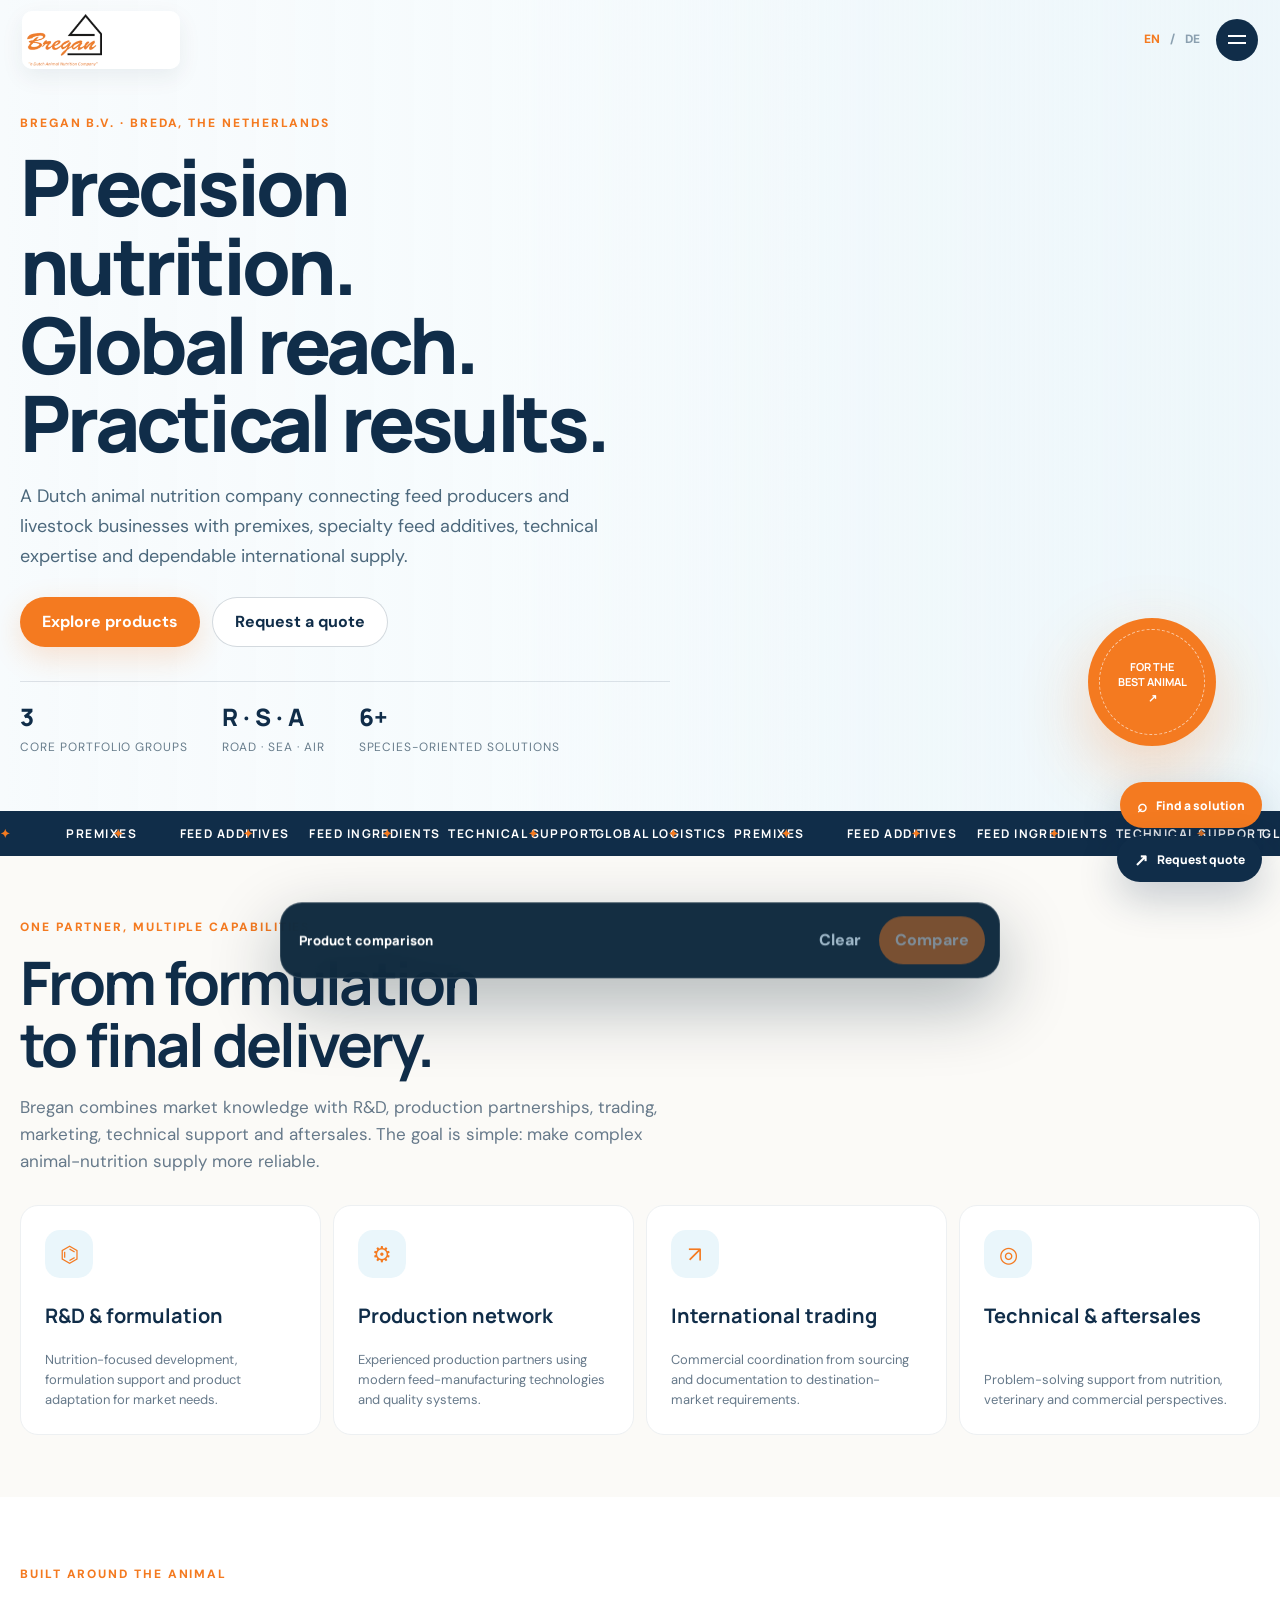
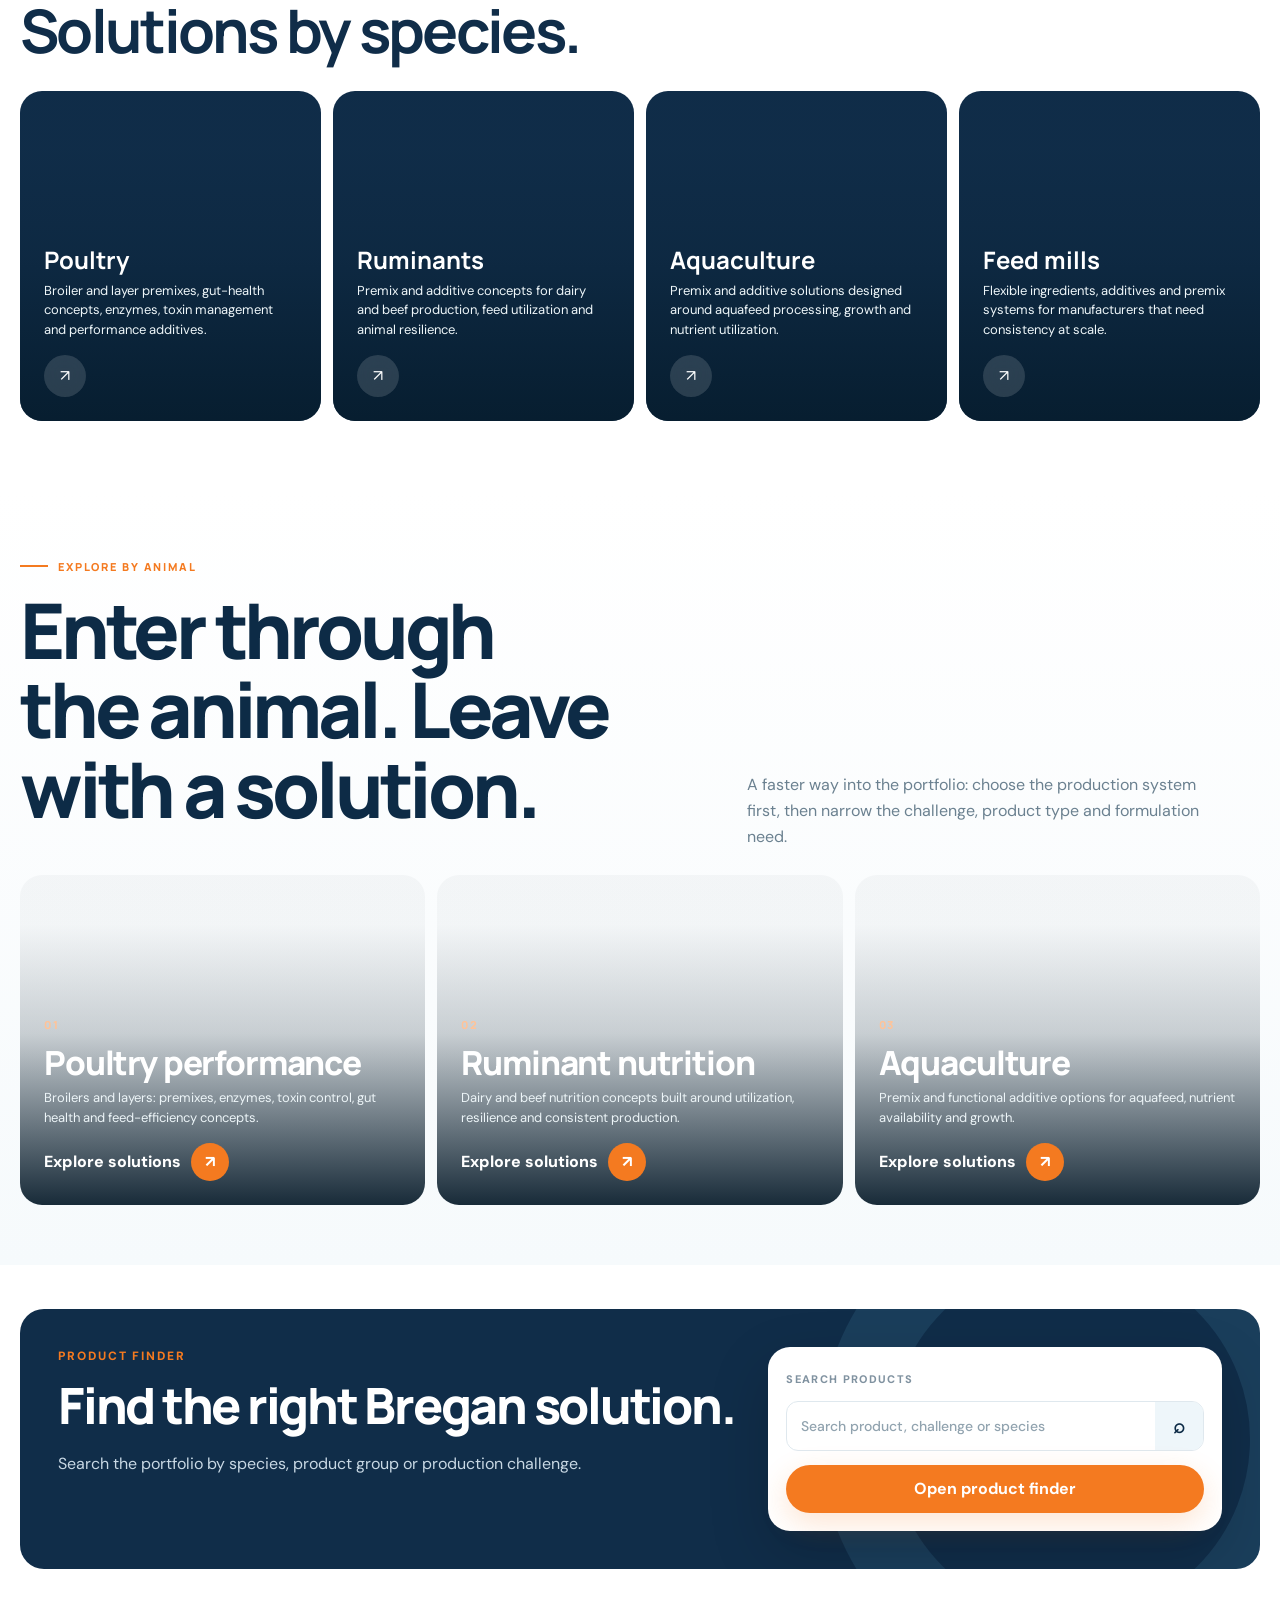
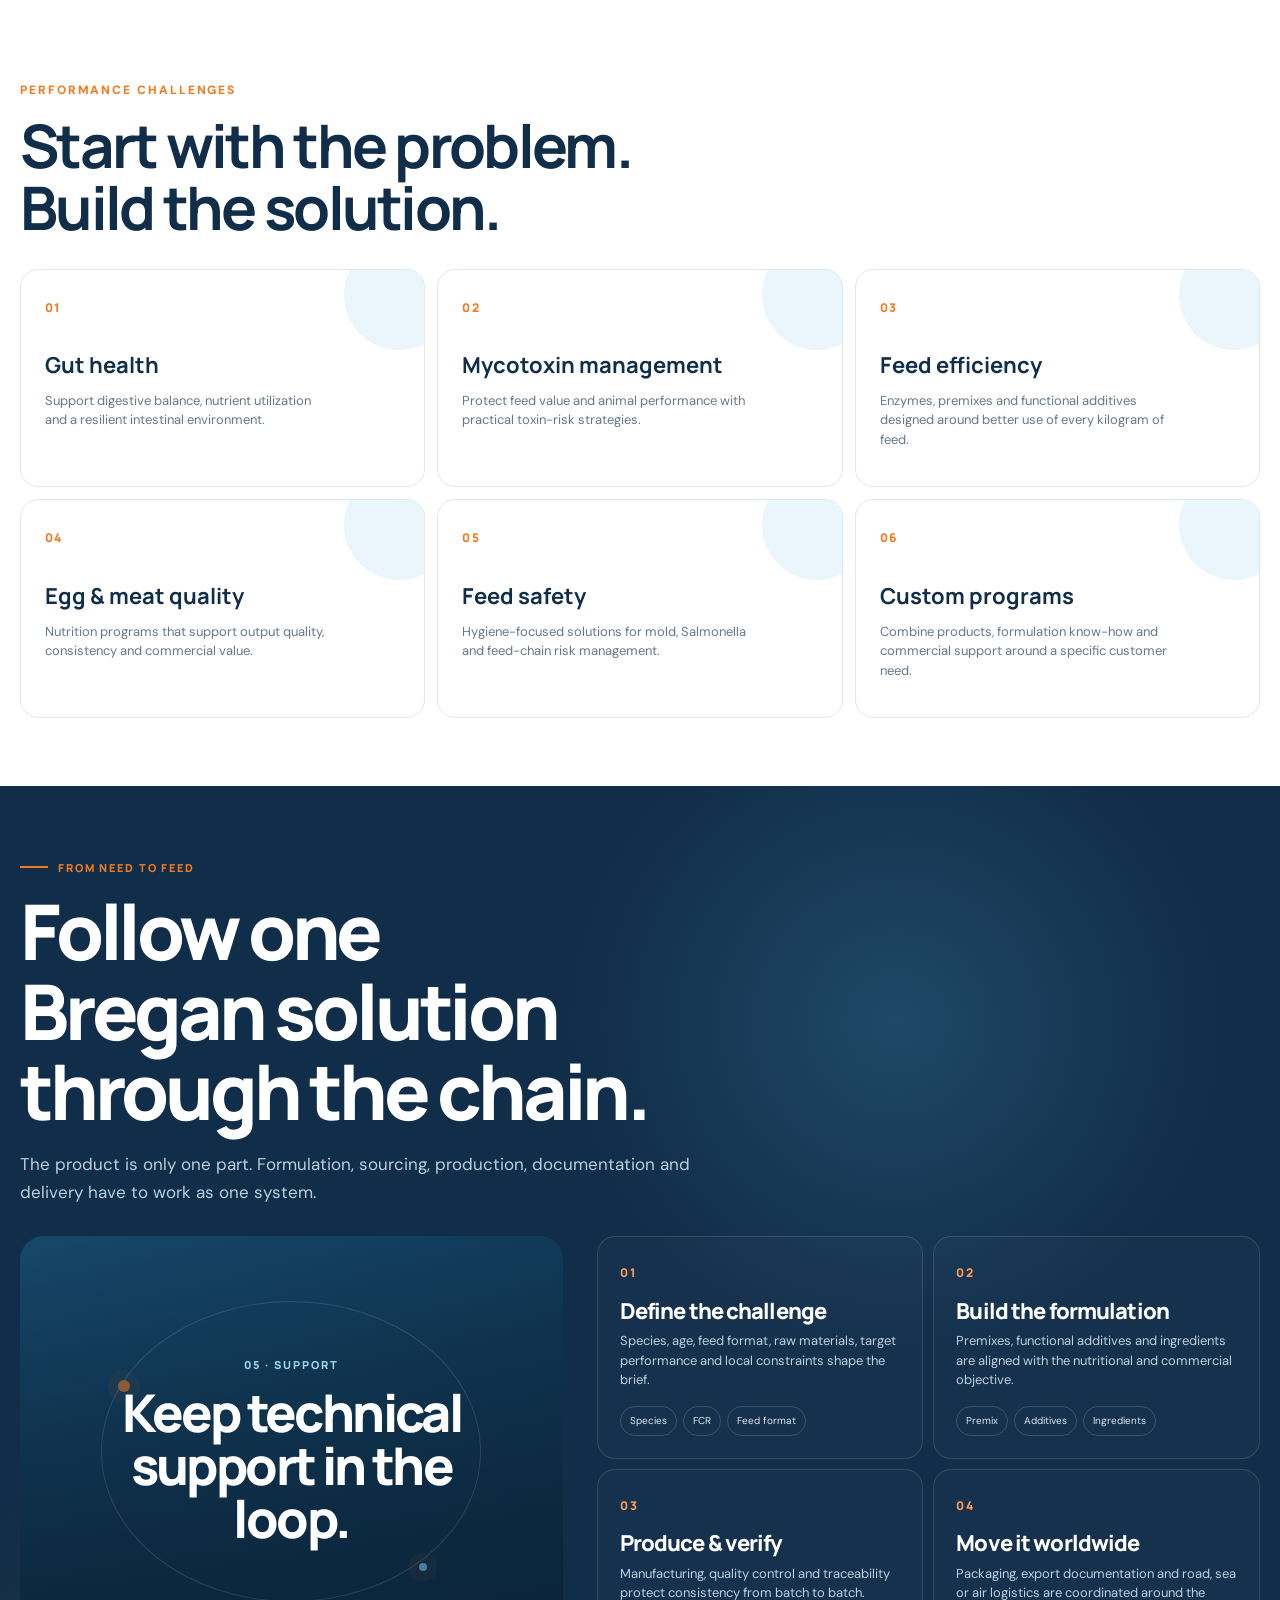
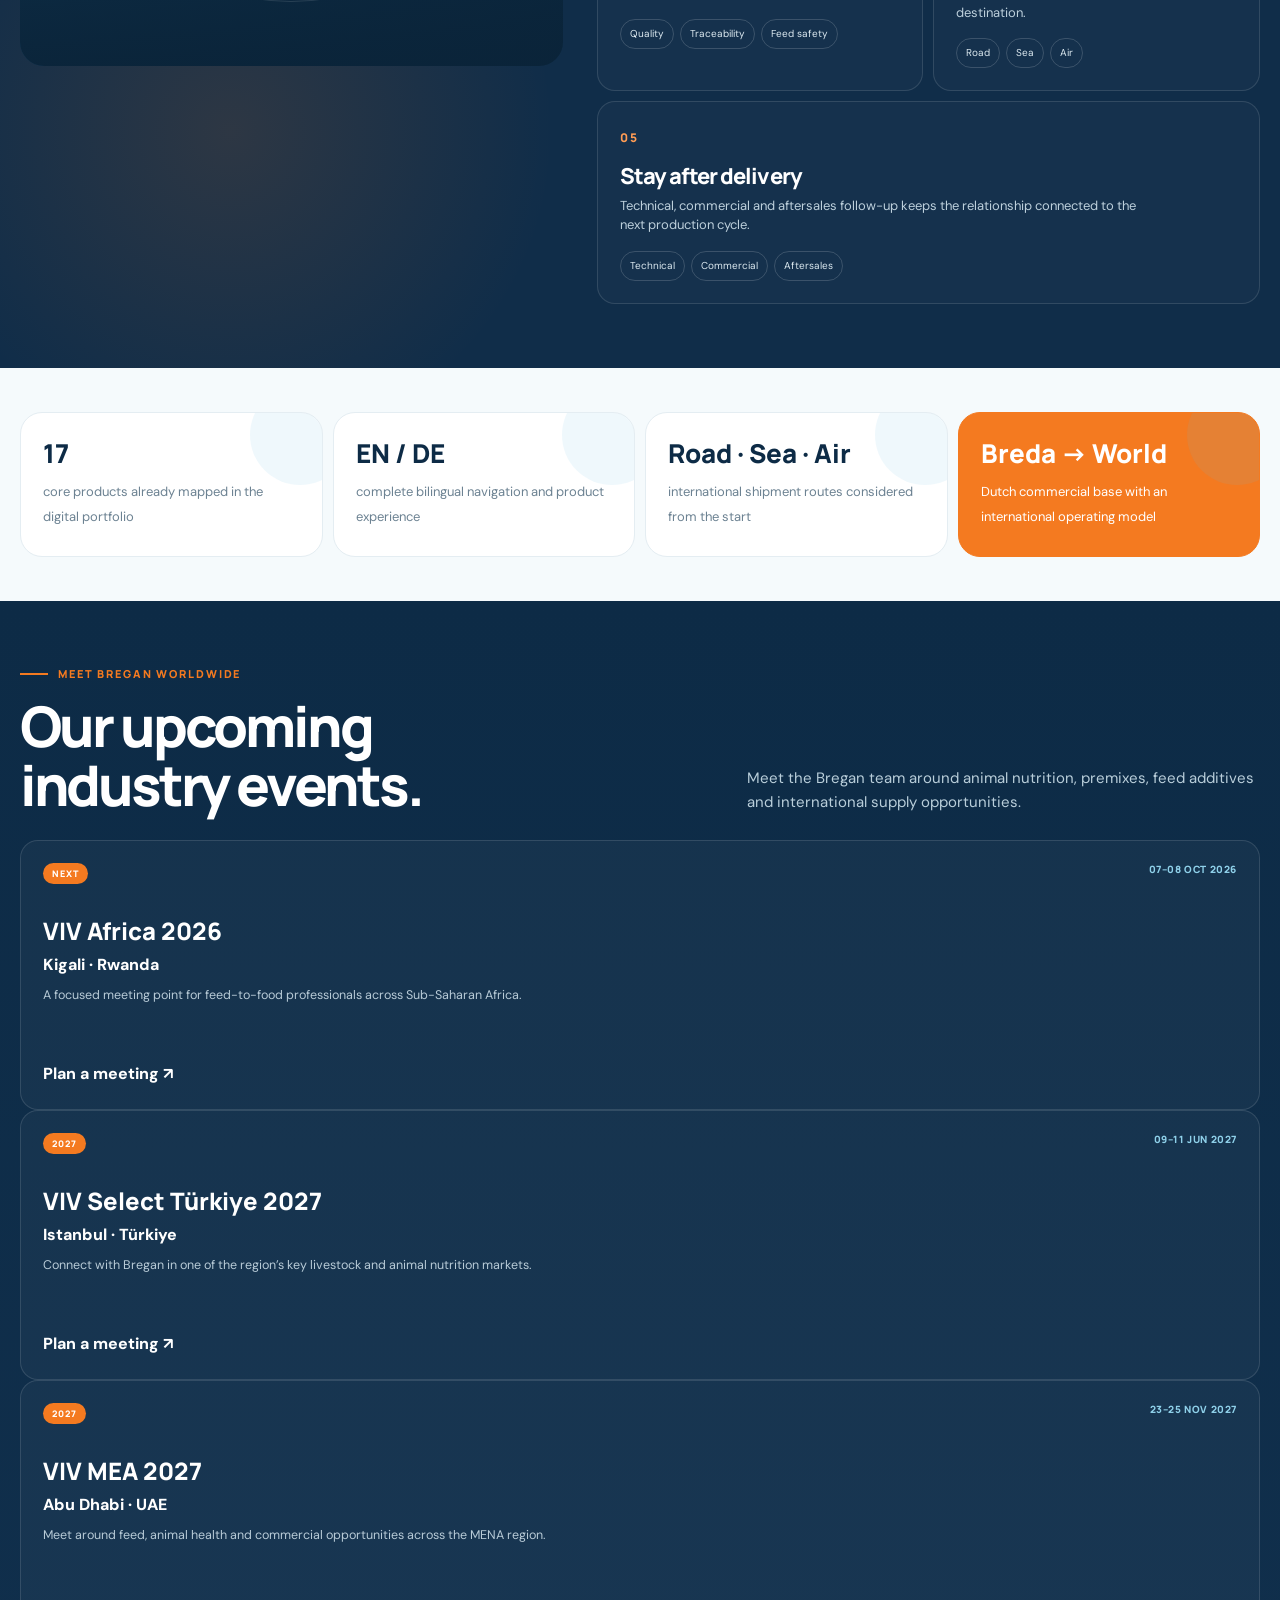
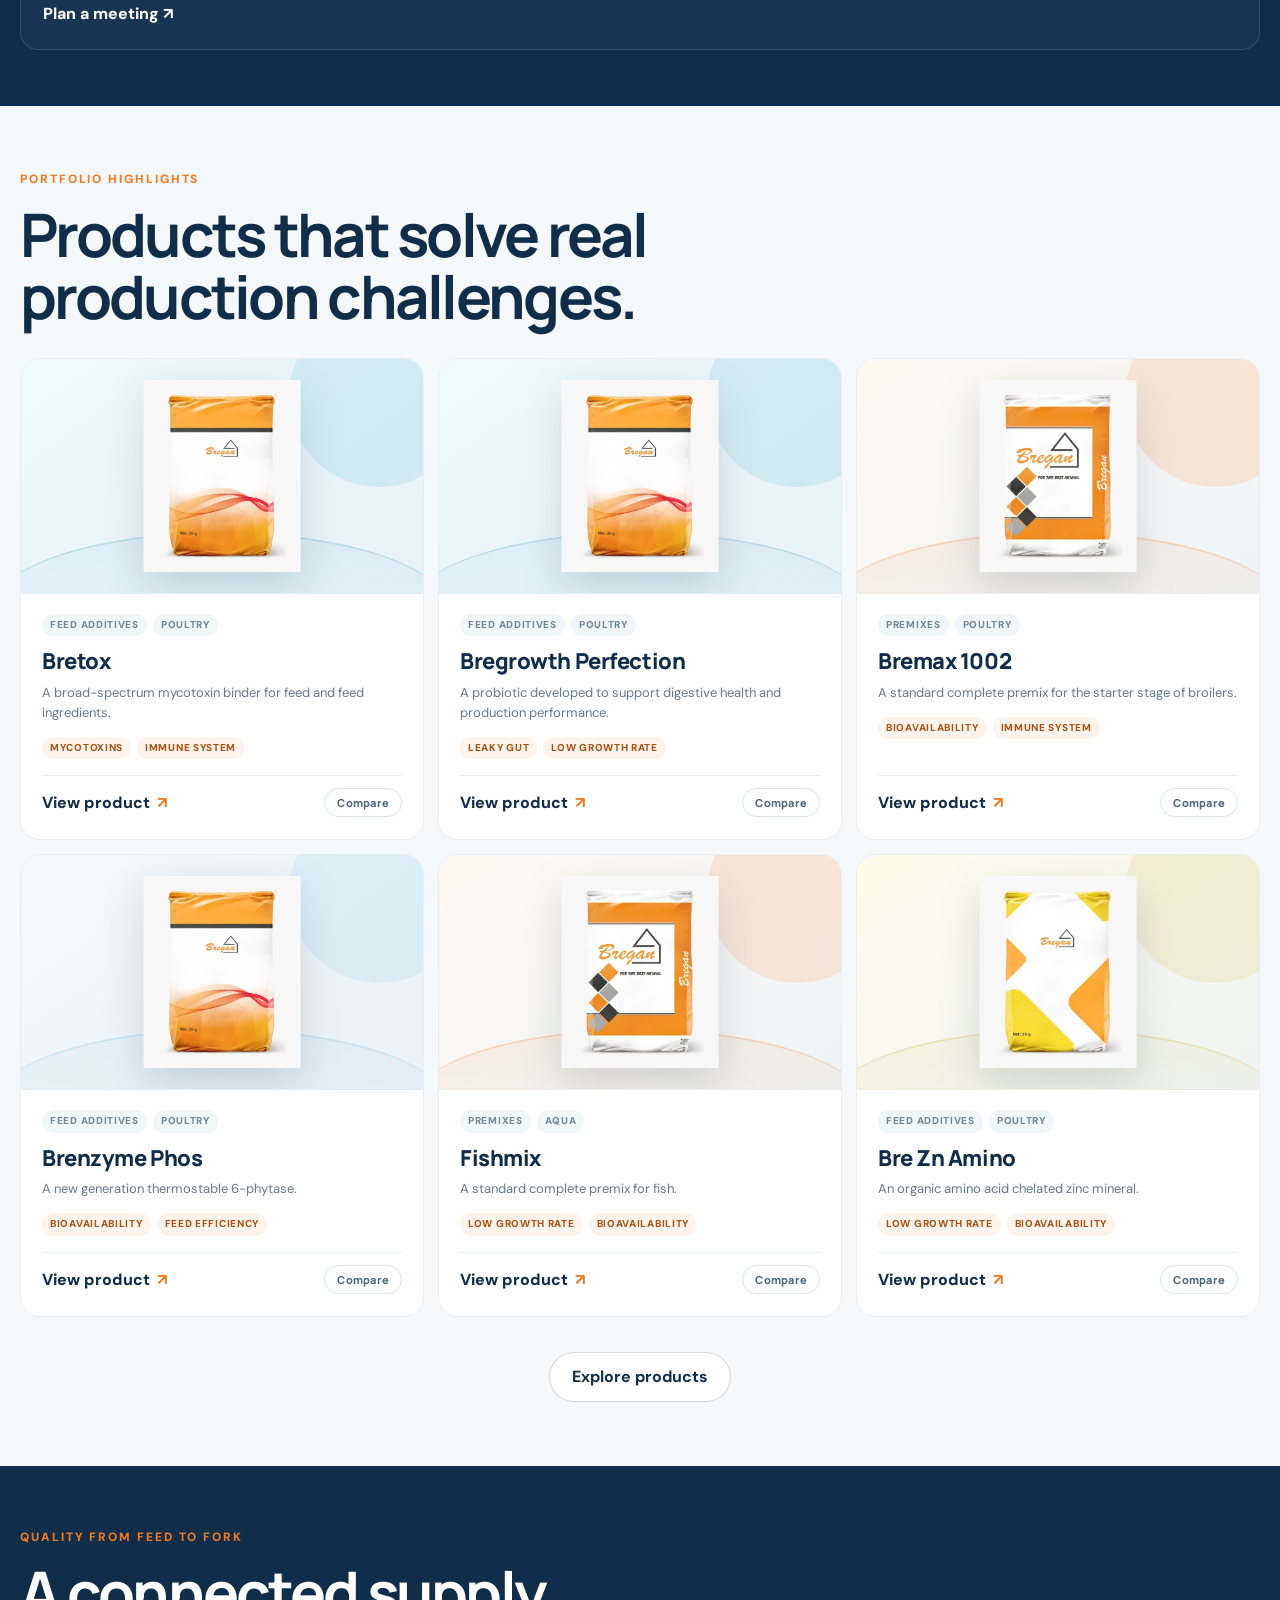
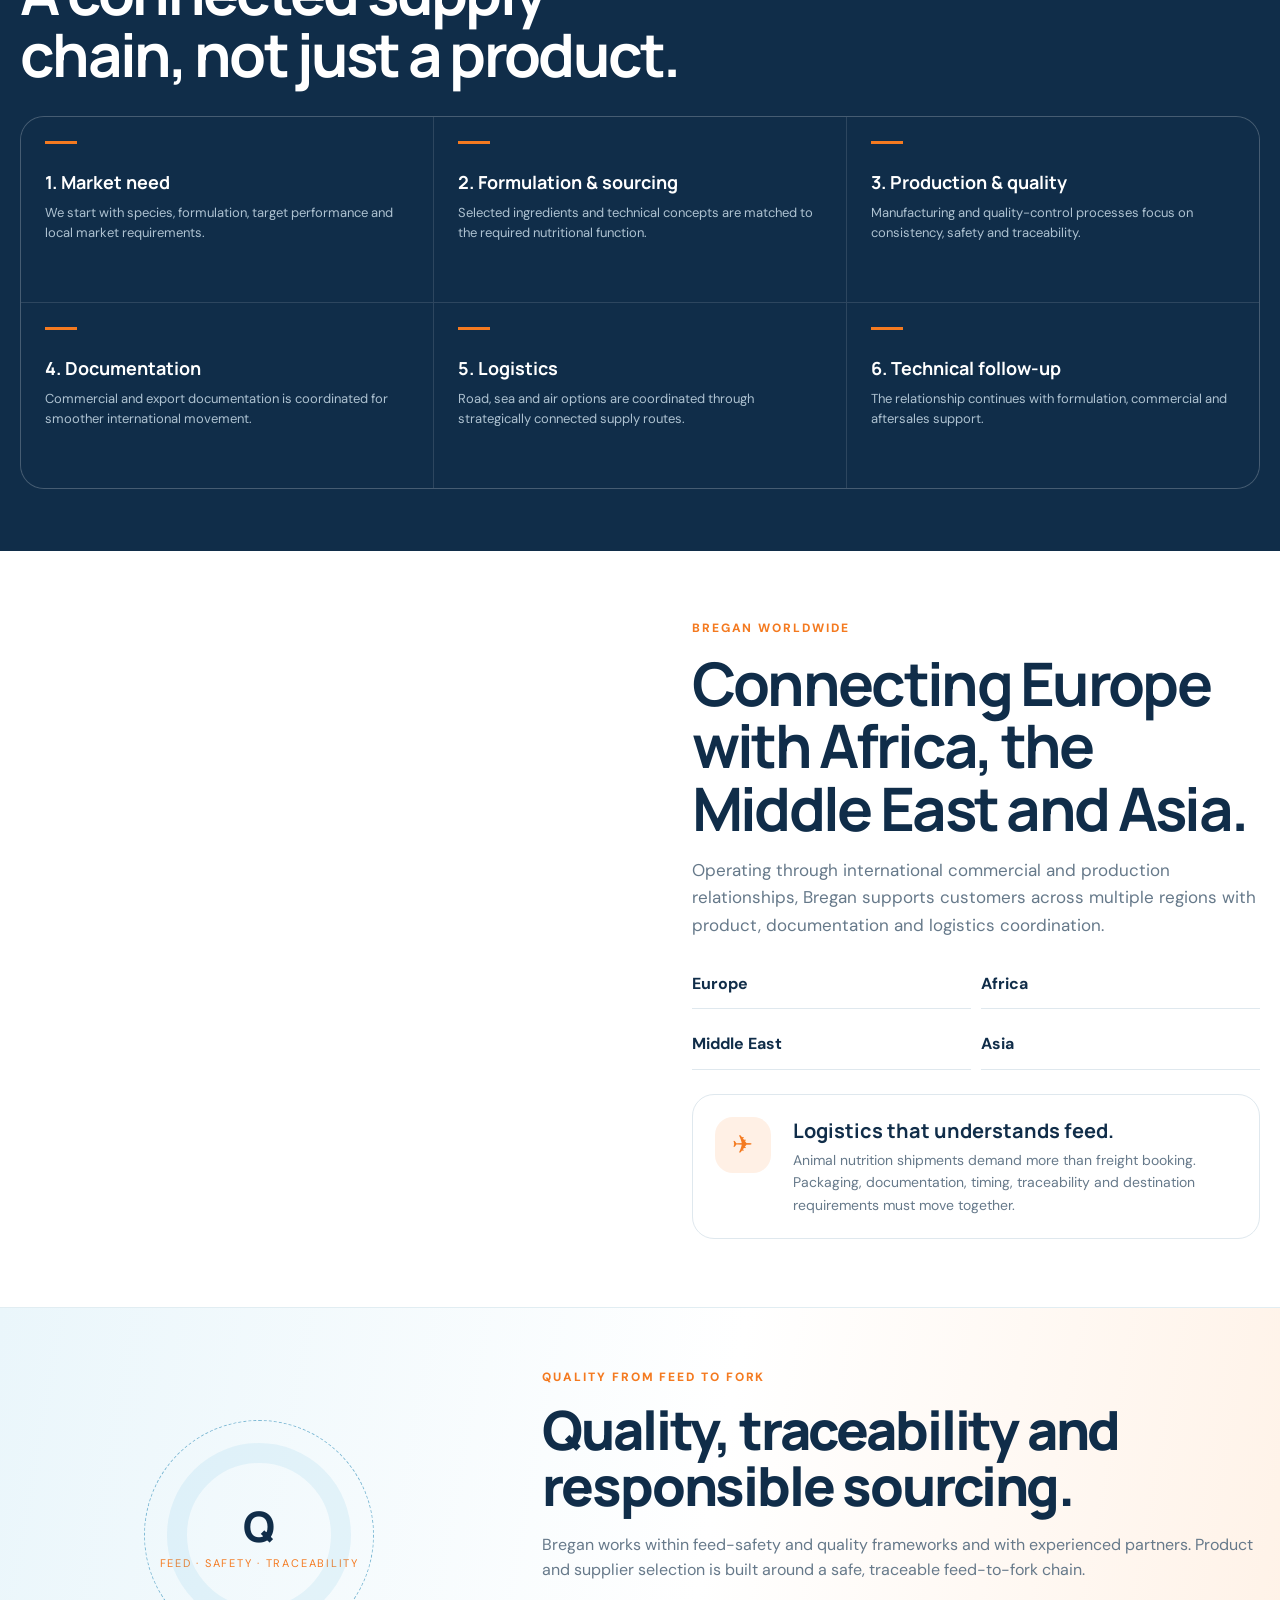
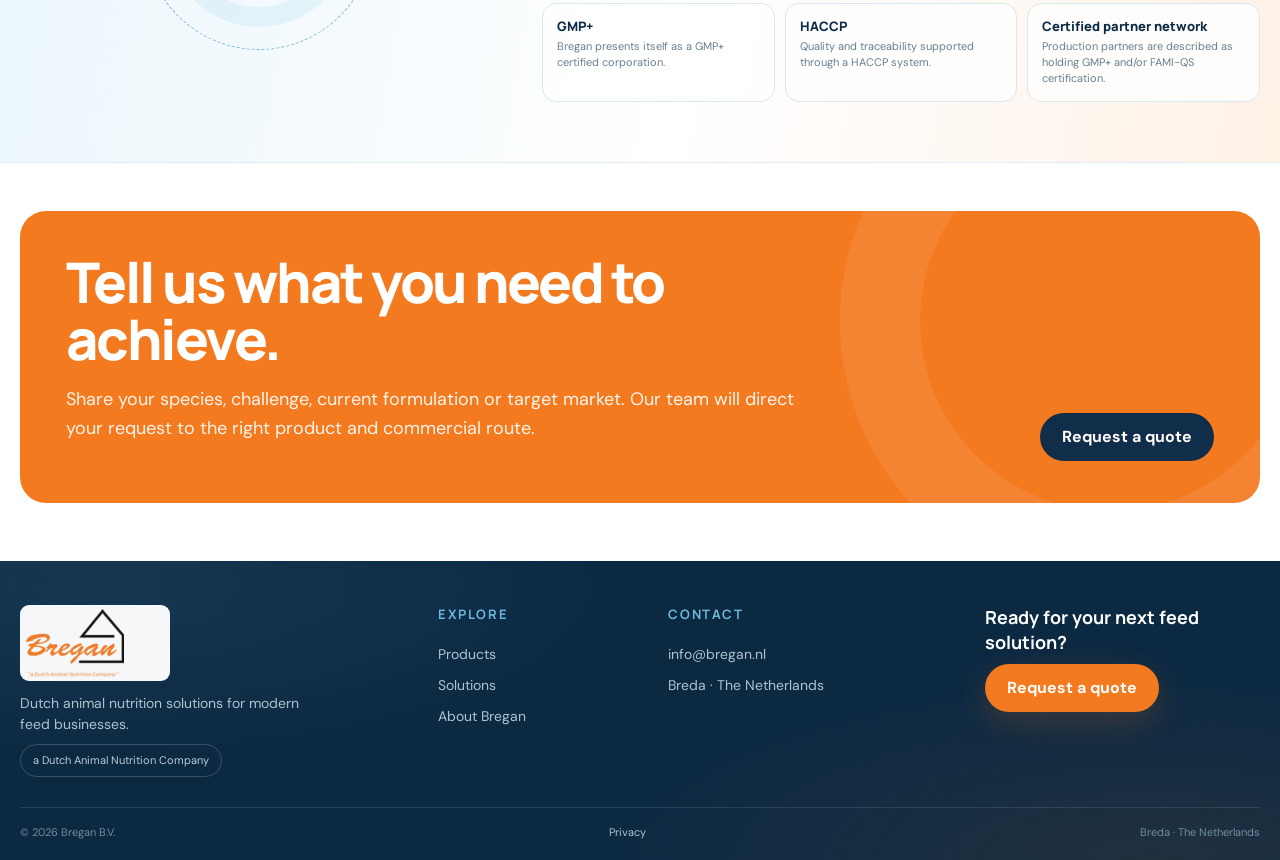
==== commit 4a6d5a27: "Refresh CMS script cache" ====
--- a/index.html
+++ b/index.html
@@ -1 +1 @@
-<!doctype html><html lang="en"><head><meta charset="utf-8"><meta name="viewport" content="width=device-width,initial-scale=1"><meta name="description" content="Bregan B.V. — Dutch animal nutrition company for premixes, feed additives and global feed solutions."><meta property="og:title" content="Bregan B.V. | Dutch Animal Nutrition"><meta property="og:description" content="Bregan B.V. is a Dutch animal nutrition company for premixes, feed additives and international feed solutions."><meta property="og:type" content="website"><meta property="og:image" content="https://idris6155.github.io/Bregan.nl/assets/images/bregan-logo.webp?v=4"><meta property="og:site_name" content="Bregan B.V."><meta name="twitter:card" content="summary_large_image"><meta name="twitter:title" content="Bregan B.V. | Dutch Animal Nutrition"><meta name="twitter:description" content="Bregan B.V. is a Dutch animal nutrition company for premixes, feed additives and international feed solutions."><meta name="twitter:image" content="https://idris6155.github.io/Bregan.nl/assets/images/bregan-logo.webp?v=4"><link rel="preconnect" href="https://fonts.googleapis.com"><link rel="preconnect" href="https://fonts.gstatic.com" crossorigin><meta name="theme-color" content="#102d49"><title>Bregan B.V. | Dutch Animal Nutrition</title><link rel="preload" as="image" href="https://bregan.nl/application/files/9516/2148/0554/nutrition-h-1.jpg"><link rel="icon" href="assets/favicon.svg" type="image/svg+xml"><link rel="manifest" href="site.webmanifest"><link rel="stylesheet" href="assets/css/styles.css"><link data-experience-css rel="stylesheet" href="assets/css/experience.css?v=20260922f"></head><body data-page="home"><div id="site-header"></div><main><section class="hero"><div class="hero-bg"></div><div class="container hero-content"><div class="hero-copy reveal in-view"><div class="eyebrow" data-i18n="hero_eyebrow"></div><h1 data-i18n="hero_title"></h1><p data-i18n="hero_body"></p><div class="hero-actions"><a class="btn btn-orange" href="products.html" data-i18n="explore_products"></a><button class="btn btn-ghost" data-open-quote data-i18n="quote"></button></div><div class="hero-stats"><div class="hero-stat"><strong>3</strong><span data-i18n="stat_portfolio"></span></div><div class="hero-stat"><strong>R · S · A</strong><span data-i18n="stat_routes"></span></div><div class="hero-stat"><strong>6+</strong><span data-i18n="stat_species"></span></div></div></div></div><div class="floating-badge">FOR THE<br>BEST ANIMAL<br>↗</div></section><div class="logo-ribbon"><div class="ribbon-track"><span>Premixes</span><span>Feed additives</span><span>Feed ingredients</span><span>Technical support</span><span>Global logistics</span><span>Premixes</span><span>Feed additives</span><span>Feed ingredients</span><span>Technical support</span><span>Global logistics</span></div></div><section class="section expertise"><div class="container"><div class="section-heading reveal"><div class="eyebrow" data-i18n="expertise_kicker"></div><h2 data-i18n="expertise_title"></h2><p data-i18n="expertise_body"></p></div><div class="cap-grid"><article class="cap-card reveal"><div class="cap-icon">⌬</div><h3 data-i18n="cap_rd"></h3><p data-i18n="cap_rd_text"></p></article><article class="cap-card reveal"><div class="cap-icon">⚙</div><h3 data-i18n="cap_prod"></h3><p data-i18n="cap_prod_text"></p></article><article class="cap-card reveal"><div class="cap-icon">↗</div><h3 data-i18n="cap_trade"></h3><p data-i18n="cap_trade_text"></p></article><article class="cap-card reveal"><div class="cap-icon">◎</div><h3 data-i18n="cap_after"></h3><p data-i18n="cap_after_text"></p></article></div></div></section><section class="section"><div class="container"><div class="section-heading reveal"><div class="eyebrow" data-i18n="species_kicker"></div><h2 data-i18n="species_title"></h2></div><div class="species-grid"><a class="species-card poultry reveal" href="poultry.html"><span class="species-art">🐔</span><div><h3 data-i18n="poultry"></h3><p data-i18n="poultry_text"></p><span class="arrow-round">↗</span></div></a><a class="species-card ruminant reveal" href="ruminants.html"><span class="species-art">🐄</span><div><h3 data-i18n="ruminants"></h3><p data-i18n="ruminants_text"></p><span class="arrow-round">↗</span></div></a><a class="species-card aqua reveal" href="aquaculture.html"><span class="species-art">🐟</span><div><h3 data-i18n="aqua"></h3><p data-i18n="aqua_text"></p><span class="arrow-round">↗</span></div></a><a class="species-card feedmills reveal" href="solutions.html"><span class="species-art">🏭</span><div><h3 data-i18n="feedmills"></h3><p data-i18n="feedmills_text"></p><span class="arrow-round">↗</span></div></a></div></div></section><section class="section-tight"><div class="container"><div class="finder-banner reveal"><div><div class="eyebrow" data-i18n="finder_kicker"></div><h2 data-i18n="finder_title"></h2><p data-i18n="finder_body"></p></div><div class="finder-control"><label data-i18n="search_label"></label><div class="fake-input"><span data-i18n="search_placeholder"></span><b>⌕</b></div><a class="btn btn-orange btn-wide" href="products.html" data-i18n="finder_button"></a></div></div></div></section><section class="section"><div class="container"><div class="section-heading reveal"><div class="eyebrow" data-i18n="solutions_kicker"></div><h2 data-i18n="solutions_title"></h2></div><div class="solution-grid"><article class="solution-card reveal"><span class="num">01</span><h3 data-i18n="sol_gut"></h3><p data-i18n="sol_gut_text"></p></article><article class="solution-card reveal"><span class="num">02</span><h3 data-i18n="sol_toxin"></h3><p data-i18n="sol_toxin_text"></p></article><article class="solution-card reveal"><span class="num">03</span><h3 data-i18n="sol_efficiency"></h3><p data-i18n="sol_efficiency_text"></p></article><article class="solution-card reveal"><span class="num">04</span><h3 data-i18n="sol_quality"></h3><p data-i18n="sol_quality_text"></p></article><article class="solution-card reveal"><span class="num">05</span><h3 data-i18n="sol_safety"></h3><p data-i18n="sol_safety_text"></p></article><article class="solution-card reveal"><span class="num">06</span><h3 data-i18n="sol_custom"></h3><p data-i18n="sol_custom_text"></p></article></div></div></section><section class="section products-section"><div class="container"><div class="section-heading reveal"><div class="eyebrow" data-i18n="featured_kicker"></div><h2 data-i18n="featured_title"></h2></div><div class="product-grid" id="featuredProducts"></div><div style="text-align:center;margin-top:35px"><a class="btn btn-ghost" href="products.html" data-i18n="explore_products"></a></div></div></section><section class="section process"><div class="container"><div class="section-heading reveal"><div class="eyebrow" data-i18n="process_kicker"></div><h2 data-i18n="process_title"></h2></div><div class="process-grid"><article class="process-step reveal"><h3 data-i18n="step1"></h3><p data-i18n="step1_text"></p></article><article class="process-step reveal"><h3 data-i18n="step2"></h3><p data-i18n="step2_text"></p></article><article class="process-step reveal"><h3 data-i18n="step3"></h3><p data-i18n="step3_text"></p></article><article class="process-step reveal"><h3 data-i18n="step4"></h3><p data-i18n="step4_text"></p></article><article class="process-step reveal"><h3 data-i18n="step5"></h3><p data-i18n="step5_text"></p></article><article class="process-step reveal"><h3 data-i18n="step6"></h3><p data-i18n="step6_text"></p></article></div></div></section><section class="section"><div class="container worldwide-grid"><div class="globe reveal"><span class="route"></span><span class="dot eu"></span><span class="dot af"></span><span class="dot me"></span><span class="dot as"></span></div><div class="reveal"><div class="eyebrow" data-i18n="worldwide_kicker"></div><h2 class="display-title" data-i18n="worldwide_title"></h2><p class="lead" data-i18n="worldwide_body"></p><div class="region-list"><div>Europe</div><div>Africa</div><div>Middle East</div><div>Asia</div></div><div class="logistics-card"><div class="logistics-icon">✈</div><div><h3 data-i18n="logistics_title"></h3><p data-i18n="logistics_body"></p></div></div></div></div></section><section class="section quality-band"><div class="container quality-grid"><div class="quality-seal reveal"><strong>Q</strong><span>Feed · Safety · Traceability</span></div><div class="quality-copy reveal"><div class="eyebrow">QUALITY FROM FEED TO FORK</div><h2 data-i18n="quality_title"></h2><p data-i18n="quality_body"></p></div></div></section><section class="cta"><div class="container"><div class="cta-box reveal"><div><h2 data-i18n="cta_title"></h2><p data-i18n="cta_body"></p></div><button class="btn btn-navy" data-open-quote data-i18n="quote"></button></div></div></section></main><div id="site-footer"></div><script src="assets/js/data.js"></script><script src="assets/js/site.js?v=20260922f"></script></body></html>+<!doctype html><html lang="en"><head><meta charset="utf-8"><meta name="viewport" content="width=device-width,initial-scale=1"><meta name="description" content="Bregan B.V. — Dutch animal nutrition company for premixes, feed additives and global feed solutions."><meta property="og:title" content="Bregan B.V. | Dutch Animal Nutrition"><meta property="og:description" content="Bregan B.V. is a Dutch animal nutrition company for premixes, feed additives and international feed solutions."><meta property="og:type" content="website"><meta property="og:image" content="https://idris6155.github.io/Bregan.nl/assets/images/bregan-logo.webp?v=4"><meta property="og:site_name" content="Bregan B.V."><meta name="twitter:card" content="summary_large_image"><meta name="twitter:title" content="Bregan B.V. | Dutch Animal Nutrition"><meta name="twitter:description" content="Bregan B.V. is a Dutch animal nutrition company for premixes, feed additives and international feed solutions."><meta name="twitter:image" content="https://idris6155.github.io/Bregan.nl/assets/images/bregan-logo.webp?v=4"><link rel="preconnect" href="https://fonts.googleapis.com"><link rel="preconnect" href="https://fonts.gstatic.com" crossorigin><meta name="theme-color" content="#102d49"><title>Bregan B.V. | Dutch Animal Nutrition</title><link rel="preload" as="image" href="https://bregan.nl/application/files/9516/2148/0554/nutrition-h-1.jpg"><link rel="icon" href="assets/favicon.svg" type="image/svg+xml"><link rel="manifest" href="site.webmanifest"><link rel="stylesheet" href="assets/css/styles.css"><link data-experience-css rel="stylesheet" href="assets/css/experience.css?v=20260922f"></head><body data-page="home"><div id="site-header"></div><main><section class="hero"><div class="hero-bg"></div><div class="container hero-content"><div class="hero-copy reveal in-view"><div class="eyebrow" data-i18n="hero_eyebrow"></div><h1 data-i18n="hero_title"></h1><p data-i18n="hero_body"></p><div class="hero-actions"><a class="btn btn-orange" href="products.html" data-i18n="explore_products"></a><button class="btn btn-ghost" data-open-quote data-i18n="quote"></button></div><div class="hero-stats"><div class="hero-stat"><strong>3</strong><span data-i18n="stat_portfolio"></span></div><div class="hero-stat"><strong>R · S · A</strong><span data-i18n="stat_routes"></span></div><div class="hero-stat"><strong>6+</strong><span data-i18n="stat_species"></span></div></div></div></div><div class="floating-badge">FOR THE<br>BEST ANIMAL<br>↗</div></section><div class="logo-ribbon"><div class="ribbon-track"><span>Premixes</span><span>Feed additives</span><span>Feed ingredients</span><span>Technical support</span><span>Global logistics</span><span>Premixes</span><span>Feed additives</span><span>Feed ingredients</span><span>Technical support</span><span>Global logistics</span></div></div><section class="section expertise"><div class="container"><div class="section-heading reveal"><div class="eyebrow" data-i18n="expertise_kicker"></div><h2 data-i18n="expertise_title"></h2><p data-i18n="expertise_body"></p></div><div class="cap-grid"><article class="cap-card reveal"><div class="cap-icon">⌬</div><h3 data-i18n="cap_rd"></h3><p data-i18n="cap_rd_text"></p></article><article class="cap-card reveal"><div class="cap-icon">⚙</div><h3 data-i18n="cap_prod"></h3><p data-i18n="cap_prod_text"></p></article><article class="cap-card reveal"><div class="cap-icon">↗</div><h3 data-i18n="cap_trade"></h3><p data-i18n="cap_trade_text"></p></article><article class="cap-card reveal"><div class="cap-icon">◎</div><h3 data-i18n="cap_after"></h3><p data-i18n="cap_after_text"></p></article></div></div></section><section class="section"><div class="container"><div class="section-heading reveal"><div class="eyebrow" data-i18n="species_kicker"></div><h2 data-i18n="species_title"></h2></div><div class="species-grid"><a class="species-card poultry reveal" href="poultry.html"><span class="species-art">🐔</span><div><h3 data-i18n="poultry"></h3><p data-i18n="poultry_text"></p><span class="arrow-round">↗</span></div></a><a class="species-card ruminant reveal" href="ruminants.html"><span class="species-art">🐄</span><div><h3 data-i18n="ruminants"></h3><p data-i18n="ruminants_text"></p><span class="arrow-round">↗</span></div></a><a class="species-card aqua reveal" href="aquaculture.html"><span class="species-art">🐟</span><div><h3 data-i18n="aqua"></h3><p data-i18n="aqua_text"></p><span class="arrow-round">↗</span></div></a><a class="species-card feedmills reveal" href="solutions.html"><span class="species-art">🏭</span><div><h3 data-i18n="feedmills"></h3><p data-i18n="feedmills_text"></p><span class="arrow-round">↗</span></div></a></div></div></section><section class="section-tight"><div class="container"><div class="finder-banner reveal"><div><div class="eyebrow" data-i18n="finder_kicker"></div><h2 data-i18n="finder_title"></h2><p data-i18n="finder_body"></p></div><div class="finder-control"><label data-i18n="search_label"></label><div class="fake-input"><span data-i18n="search_placeholder"></span><b>⌕</b></div><a class="btn btn-orange btn-wide" href="products.html" data-i18n="finder_button"></a></div></div></div></section><section class="section"><div class="container"><div class="section-heading reveal"><div class="eyebrow" data-i18n="solutions_kicker"></div><h2 data-i18n="solutions_title"></h2></div><div class="solution-grid"><article class="solution-card reveal"><span class="num">01</span><h3 data-i18n="sol_gut"></h3><p data-i18n="sol_gut_text"></p></article><article class="solution-card reveal"><span class="num">02</span><h3 data-i18n="sol_toxin"></h3><p data-i18n="sol_toxin_text"></p></article><article class="solution-card reveal"><span class="num">03</span><h3 data-i18n="sol_efficiency"></h3><p data-i18n="sol_efficiency_text"></p></article><article class="solution-card reveal"><span class="num">04</span><h3 data-i18n="sol_quality"></h3><p data-i18n="sol_quality_text"></p></article><article class="solution-card reveal"><span class="num">05</span><h3 data-i18n="sol_safety"></h3><p data-i18n="sol_safety_text"></p></article><article class="solution-card reveal"><span class="num">06</span><h3 data-i18n="sol_custom"></h3><p data-i18n="sol_custom_text"></p></article></div></div></section><section class="section products-section"><div class="container"><div class="section-heading reveal"><div class="eyebrow" data-i18n="featured_kicker"></div><h2 data-i18n="featured_title"></h2></div><div class="product-grid" id="featuredProducts"></div><div style="text-align:center;margin-top:35px"><a class="btn btn-ghost" href="products.html" data-i18n="explore_products"></a></div></div></section><section class="section process"><div class="container"><div class="section-heading reveal"><div class="eyebrow" data-i18n="process_kicker"></div><h2 data-i18n="process_title"></h2></div><div class="process-grid"><article class="process-step reveal"><h3 data-i18n="step1"></h3><p data-i18n="step1_text"></p></article><article class="process-step reveal"><h3 data-i18n="step2"></h3><p data-i18n="step2_text"></p></article><article class="process-step reveal"><h3 data-i18n="step3"></h3><p data-i18n="step3_text"></p></article><article class="process-step reveal"><h3 data-i18n="step4"></h3><p data-i18n="step4_text"></p></article><article class="process-step reveal"><h3 data-i18n="step5"></h3><p data-i18n="step5_text"></p></article><article class="process-step reveal"><h3 data-i18n="step6"></h3><p data-i18n="step6_text"></p></article></div></div></section><section class="section"><div class="container worldwide-grid"><div class="globe reveal"><span class="route"></span><span class="dot eu"></span><span class="dot af"></span><span class="dot me"></span><span class="dot as"></span></div><div class="reveal"><div class="eyebrow" data-i18n="worldwide_kicker"></div><h2 class="display-title" data-i18n="worldwide_title"></h2><p class="lead" data-i18n="worldwide_body"></p><div class="region-list"><div>Europe</div><div>Africa</div><div>Middle East</div><div>Asia</div></div><div class="logistics-card"><div class="logistics-icon">✈</div><div><h3 data-i18n="logistics_title"></h3><p data-i18n="logistics_body"></p></div></div></div></div></section><section class="section quality-band"><div class="container quality-grid"><div class="quality-seal reveal"><strong>Q</strong><span>Feed · Safety · Traceability</span></div><div class="quality-copy reveal"><div class="eyebrow">QUALITY FROM FEED TO FORK</div><h2 data-i18n="quality_title"></h2><p data-i18n="quality_body"></p></div></div></section><section class="cta"><div class="container"><div class="cta-box reveal"><div><h2 data-i18n="cta_title"></h2><p data-i18n="cta_body"></p></div><button class="btn btn-navy" data-open-quote data-i18n="quote"></button></div></div></section></main><div id="site-footer"></div><script src="assets/js/data.js"></script><script src="assets/js/site.js?v=20260923pb1"></script></body></html>
--- a/assets/css/styles.css
+++ b/assets/css/styles.css
@@ -24,3 +24,15 @@
 @media(max-width:1020px){.desktop-nav,.desktop-quote{display:none}.menu-toggle,.mobile-panel{display:block}.site-header{padding:0 24px}.header-actions{margin-left:auto}.cap-grid,.species-grid,.values-grid{grid-template-columns:repeat(2,1fr)}.product-grid{grid-template-columns:repeat(2,1fr)}.solution-grid{grid-template-columns:repeat(2,1fr)}.finder-banner,.worldwide-grid,.quality-grid,.story-grid,.contact-layout,.product-detail-hero,.two-col-detail{grid-template-columns:1fr}.process-grid{grid-template-columns:repeat(2,1fr)}.filters{grid-template-columns:1fr 1fr 1fr}.filter:first-child{grid-column:1/-1}.filters .btn{align-self:end}.floating-badge{display:none}.hero-bg{background-position:60% center}.hero:after{background:linear-gradient(90deg,rgba(246,251,253,.98),rgba(246,251,253,.9) 56%,rgba(246,251,253,.3))}.cta-box{grid-template-columns:1fr}.contact-info{position:relative;top:auto}.footer-grid{grid-template-columns:1fr 1fr}.detail-visual{grid-row:1}.detail-visual .product-visual{height:400px}.product-detail-hero{padding-top:130px}.specs-grid{grid-template-columns:repeat(2,1fr)}}
 @media(max-width:680px){.container{width:min(100% - 28px,var(--container))}.section{padding:70px 0}.site-header{height:70px;padding:0 14px}.site-header.scrolled{height:66px}.brand-word{font-size:20px}.brand{min-width:130px}.brand-mark{transform:scale(.9)}.lang-switch{gap:3px}.hero{height:auto;min-height:760px}.hero-content{padding-top:110px;padding-bottom:70px}.hero h1{font-size:50px}.hero p{font-size:17px}.hero-stats{gap:18px;display:grid;grid-template-columns:repeat(3,1fr)}.hero-stat strong{font-size:18px}.hero-stat span{font-size:9px}.cap-grid,.species-grid,.solution-grid,.product-grid,.values-grid,.process-grid{grid-template-columns:1fr}.species-card{min-height:340px}.finder-banner{padding:32px 24px}.section-heading h2,.display-title{font-size:42px}.cta-box{padding:38px 26px}.cta-box h2{font-size:42px}.quality-seal{width:220px;height:220px}.filters{grid-template-columns:1fr}.filter:first-child{grid-column:auto}.filter-wrap{position:relative;top:auto;padding:24px 0}.page-hero{padding:125px 0 60px}.page-hero h1{font-size:52px}.form-grid{grid-template-columns:1fr}.form-full{grid-column:auto}.form-panel{padding:26px 18px}.modal-card{padding:34px 20px}.footer-grid{grid-template-columns:1fr}.footer-bottom{flex-direction:column;gap:7px}.specs-grid{grid-template-columns:1fr}.detail-copy h1{font-size:52px}.detail-visual .product-visual{height:330px}.detail-visual .bag-mock{transform:scale(1.2) rotate(-3deg)}.story-art{min-height:390px}.region-list{grid-template-columns:1fr}.ribbon-track{gap:34px}.ribbon-track span:before{margin-right:34px}}
 @media(prefers-reduced-motion:reduce){*{scroll-behavior:auto!important;animation:none!important;transition:none!important}.reveal{opacity:1;transform:none}}
+
+/* CMS custom pages */
+.cms-page-hero{min-height:58vh;display:flex;align-items:center;background-position:center;background-size:cover;background-color:#12334d;color:#fff;padding:120px 0 90px}
+.cms-page-hero .container{max-width:880px}
+.cms-page-hero h1{font-size:clamp(42px,7vw,78px);line-height:1.02;margin:12px 0 18px}
+.cms-page-hero p{font-size:clamp(18px,2vw,23px);line-height:1.6;max-width:760px;margin:0 0 28px}
+.cms-rich-text{max-width:900px}
+.cms-rich-text h2{font-size:clamp(34px,5vw,58px);line-height:1.08;margin:10px 0 18px}
+.cms-image-text-grid{display:grid;grid-template-columns:minmax(0,1fr) minmax(0,1fr);gap:54px;align-items:center}
+.cms-image-text-grid img,.cms-image-placeholder{width:100%;aspect-ratio:4/3;object-fit:cover;border-radius:24px;background:#e7edf1}
+.cms-image-text-grid h2{font-size:clamp(34px,4vw,52px);line-height:1.08;margin:10px 0 18px}
+@media(max-width:800px){.cms-page-hero{min-height:auto;padding:96px 0 70px}.cms-image-text-grid{grid-template-columns:1fr;gap:28px}}
